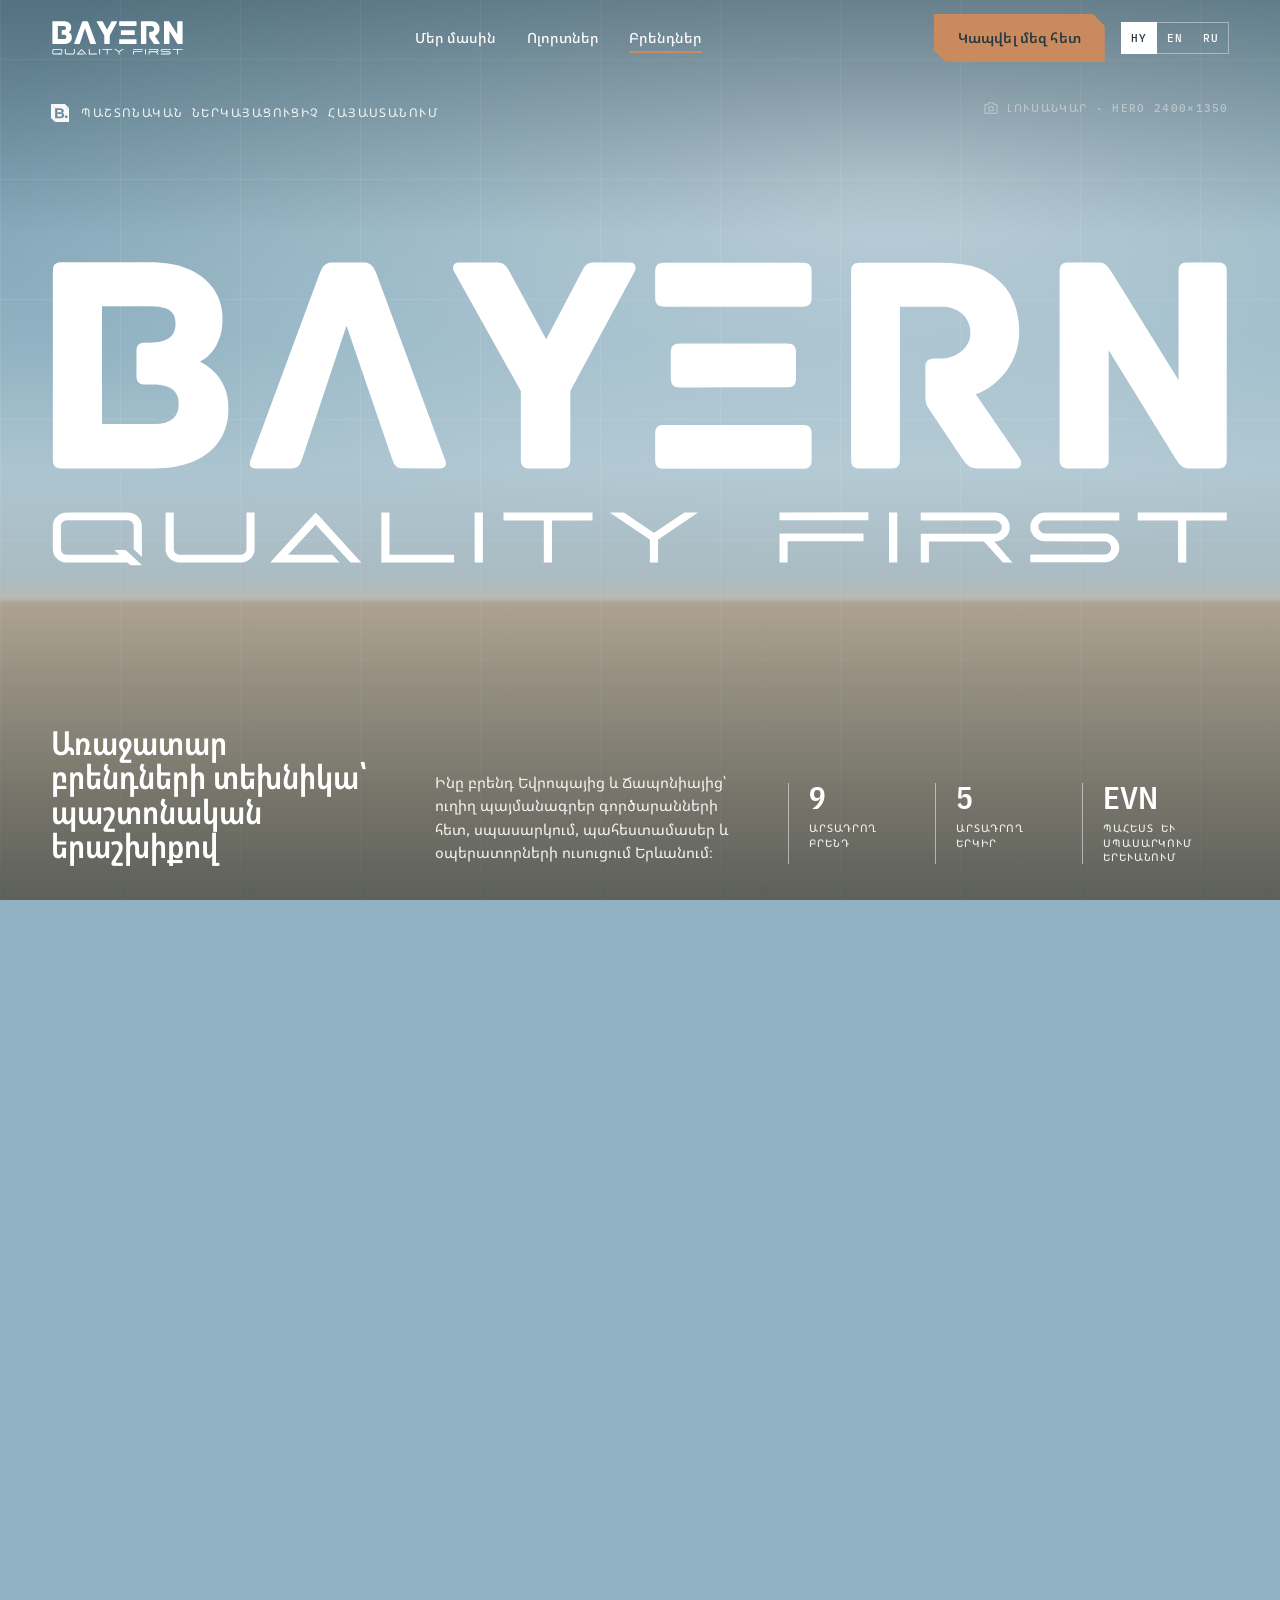
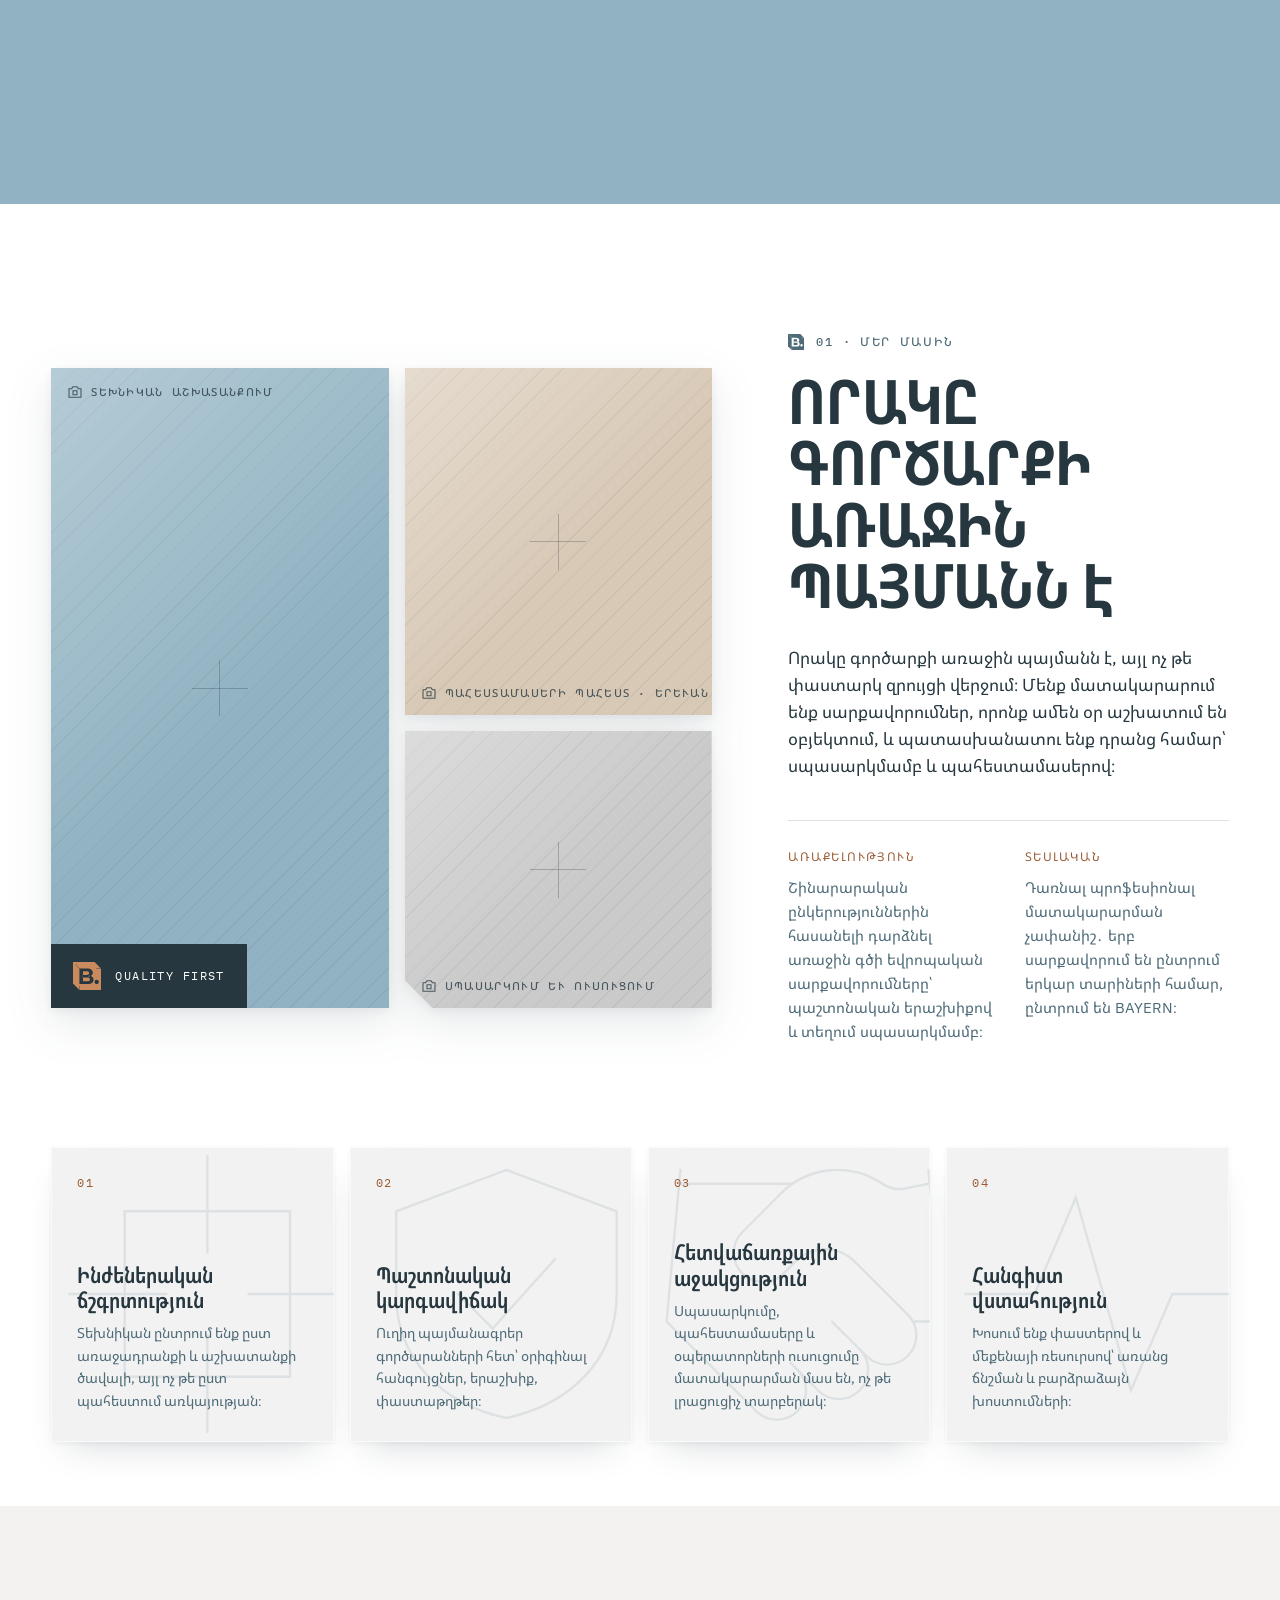
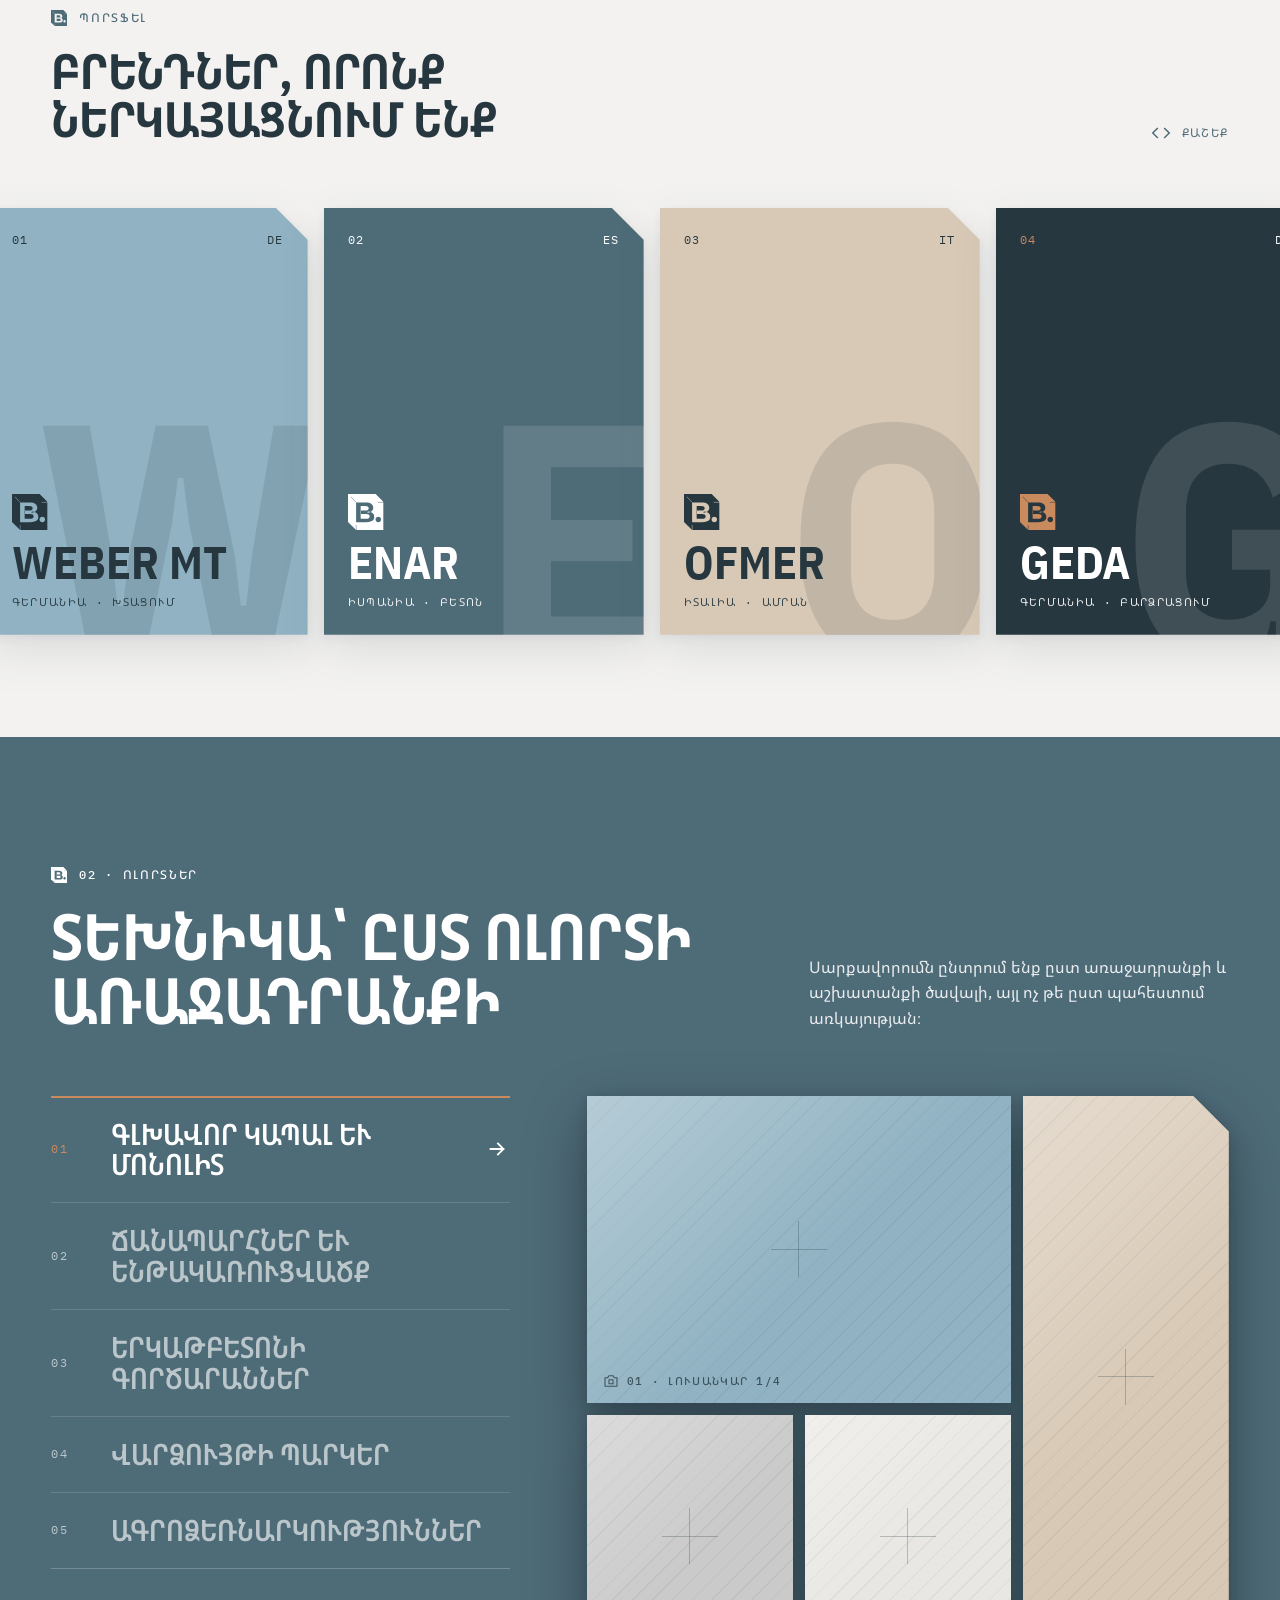
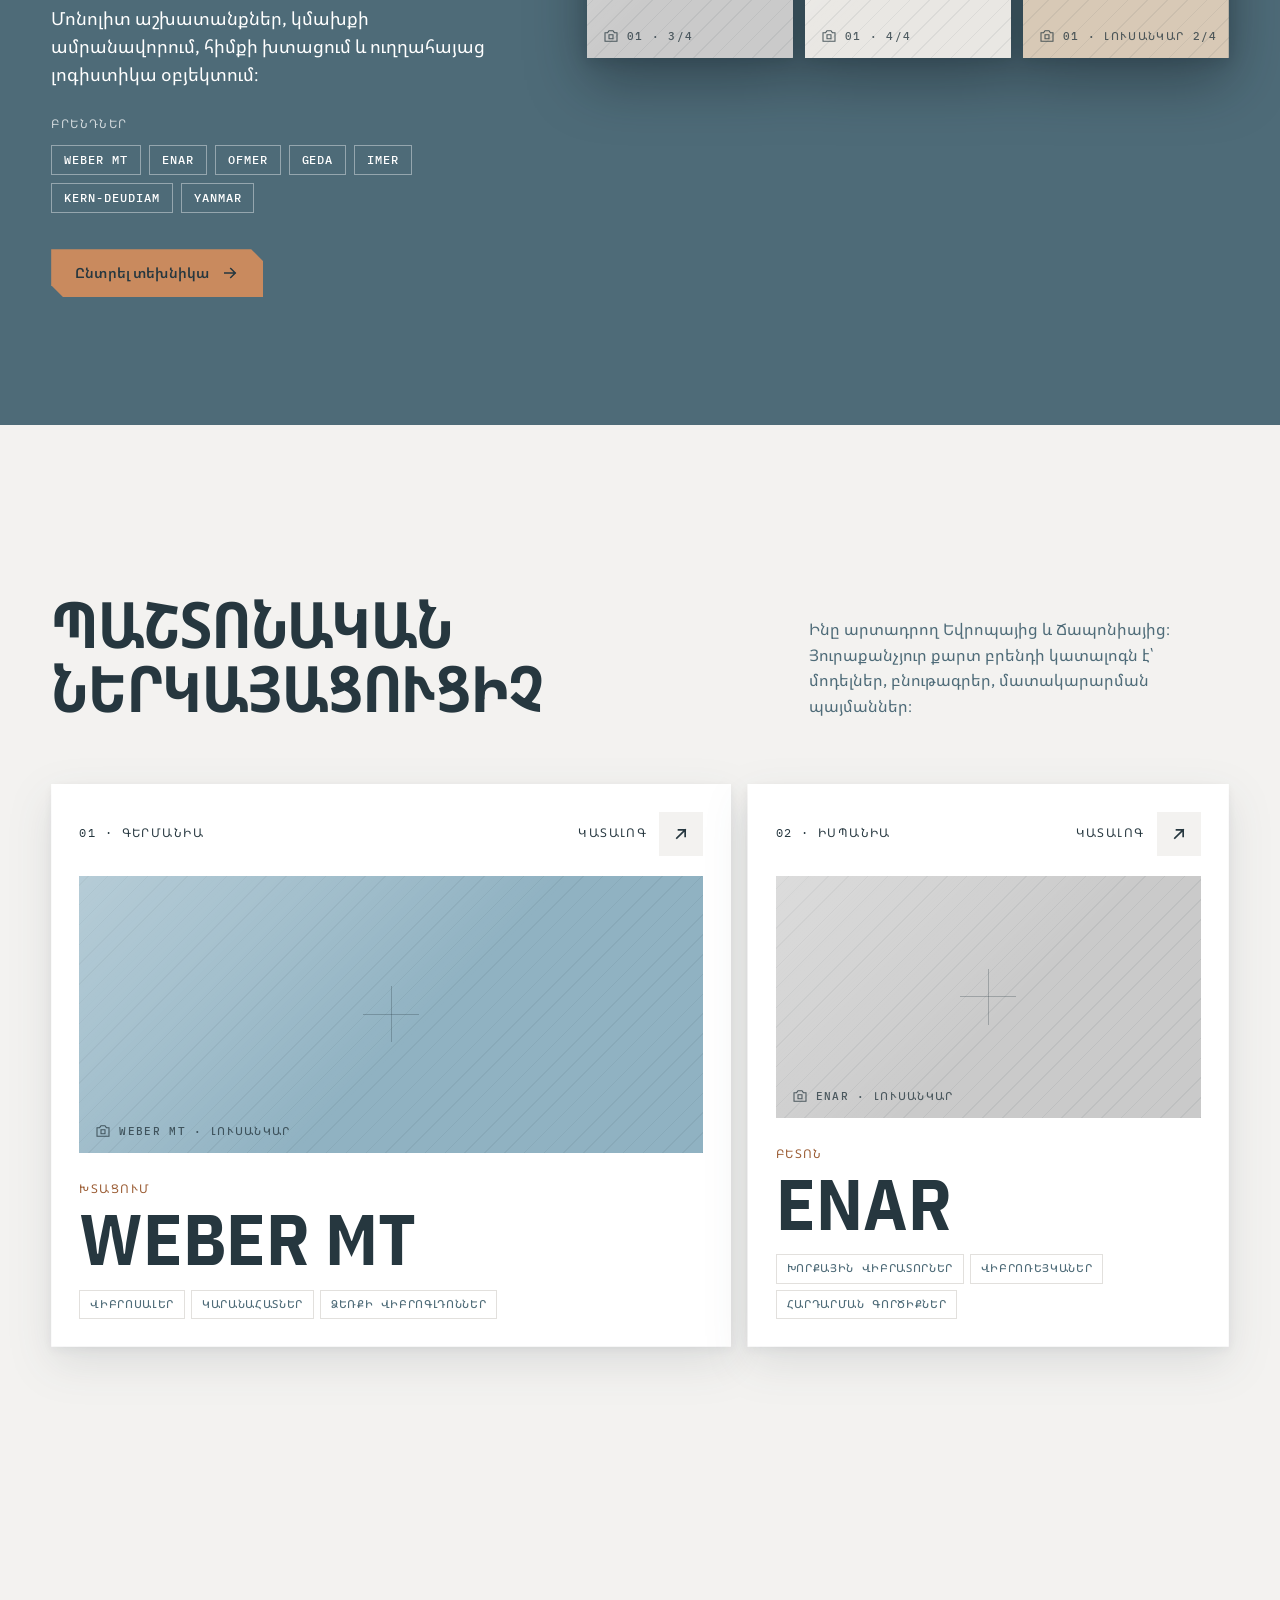
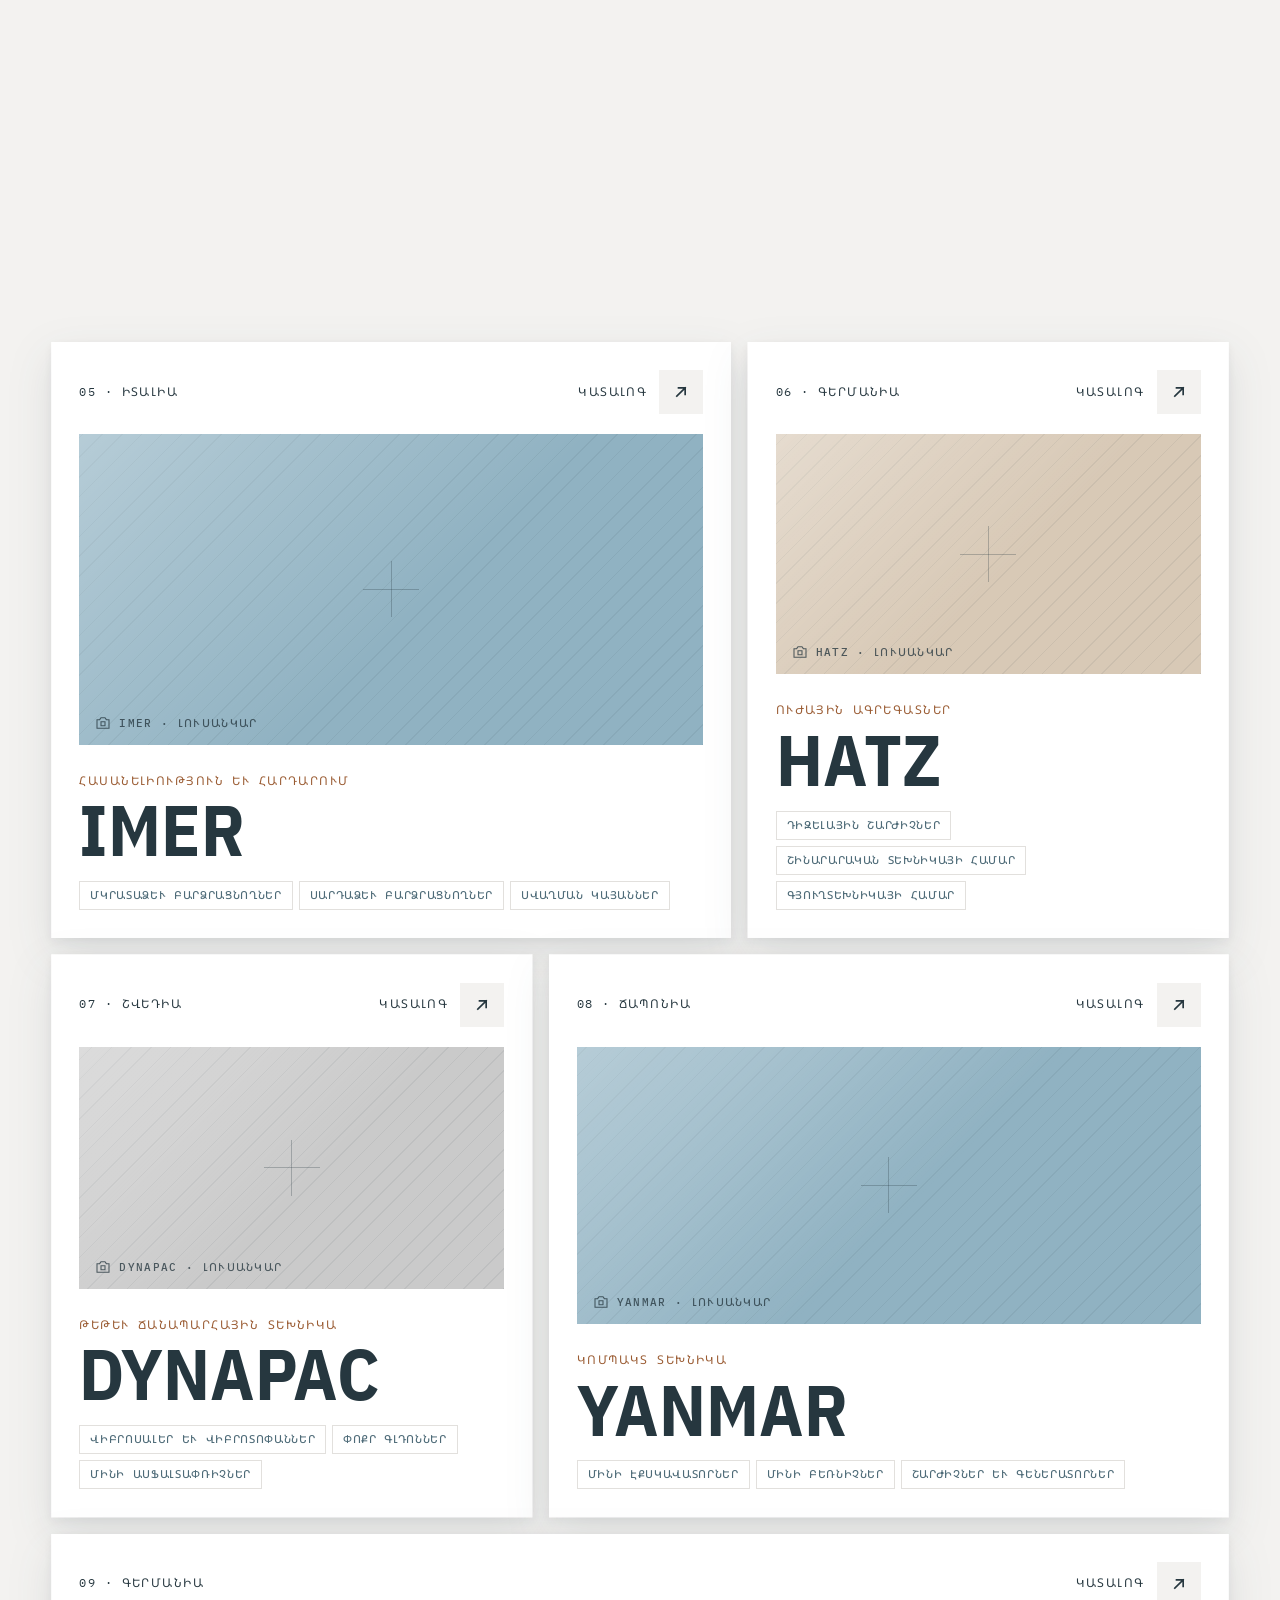
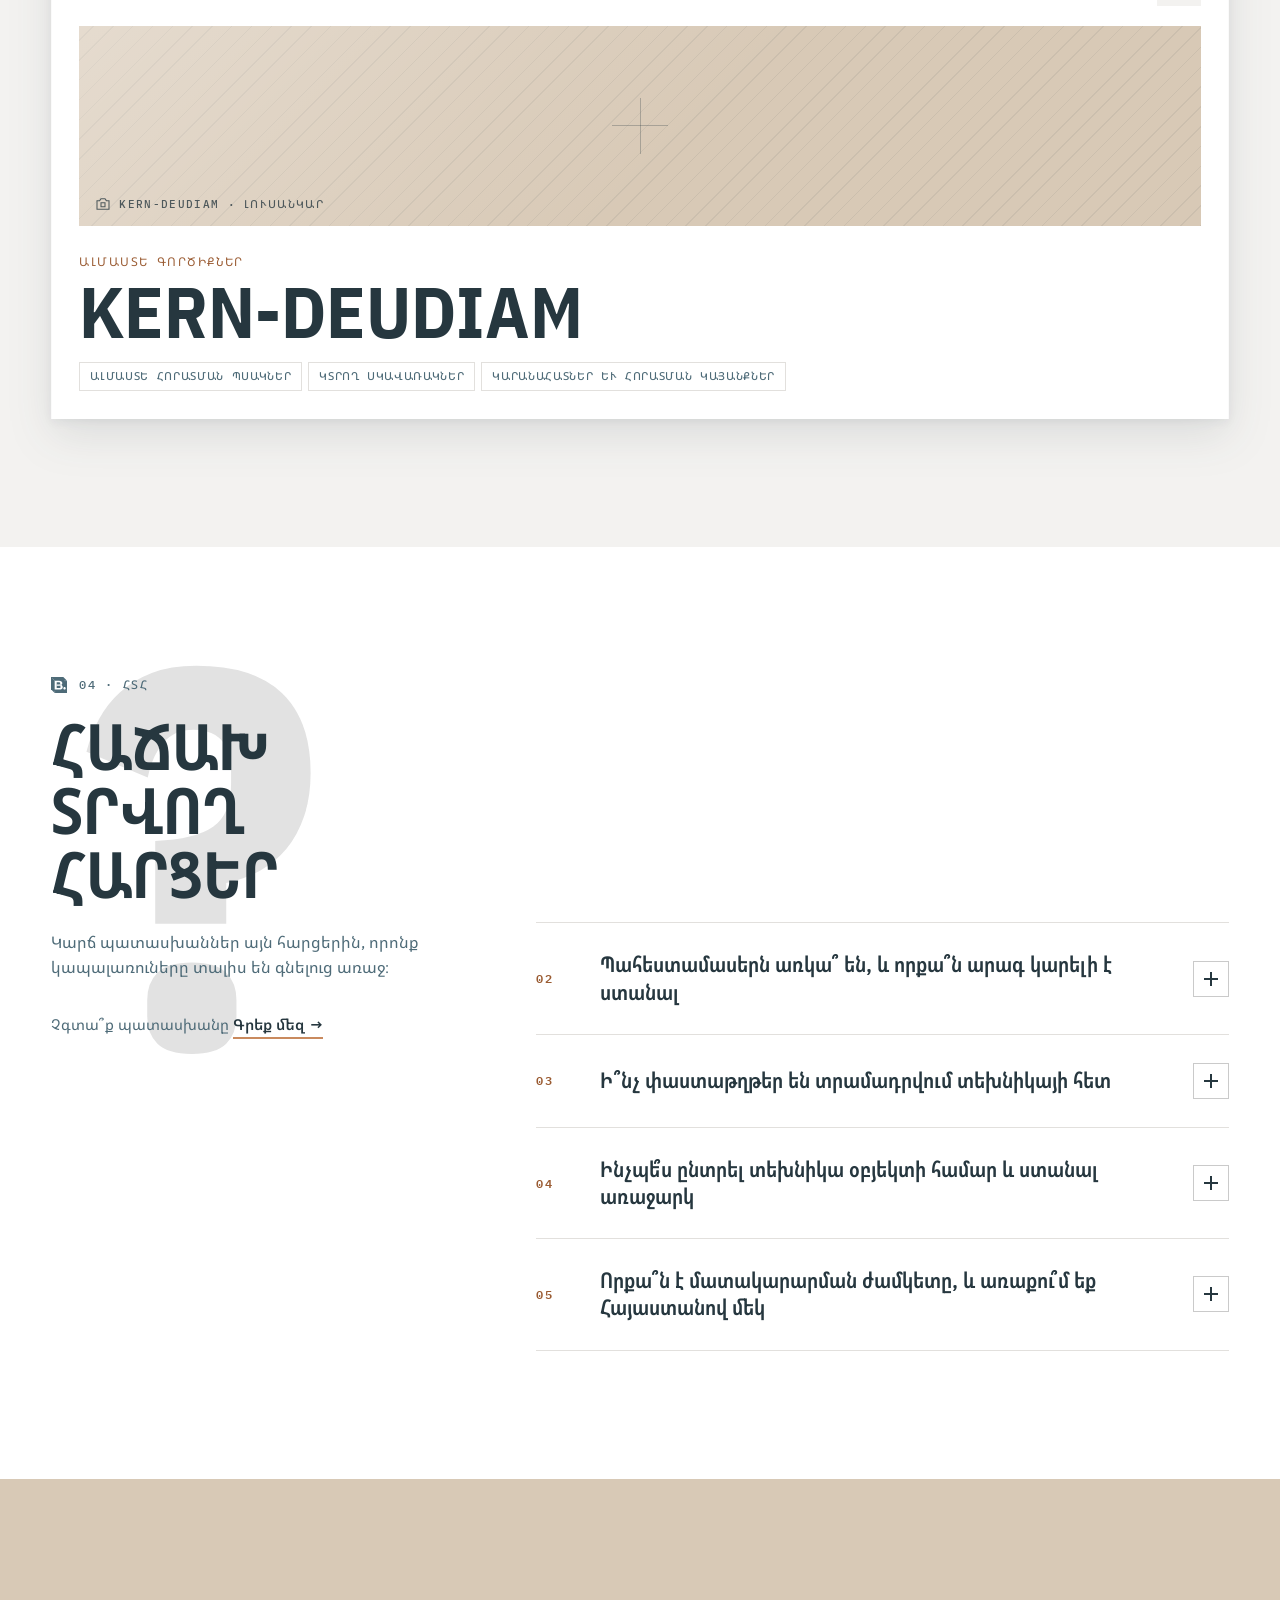
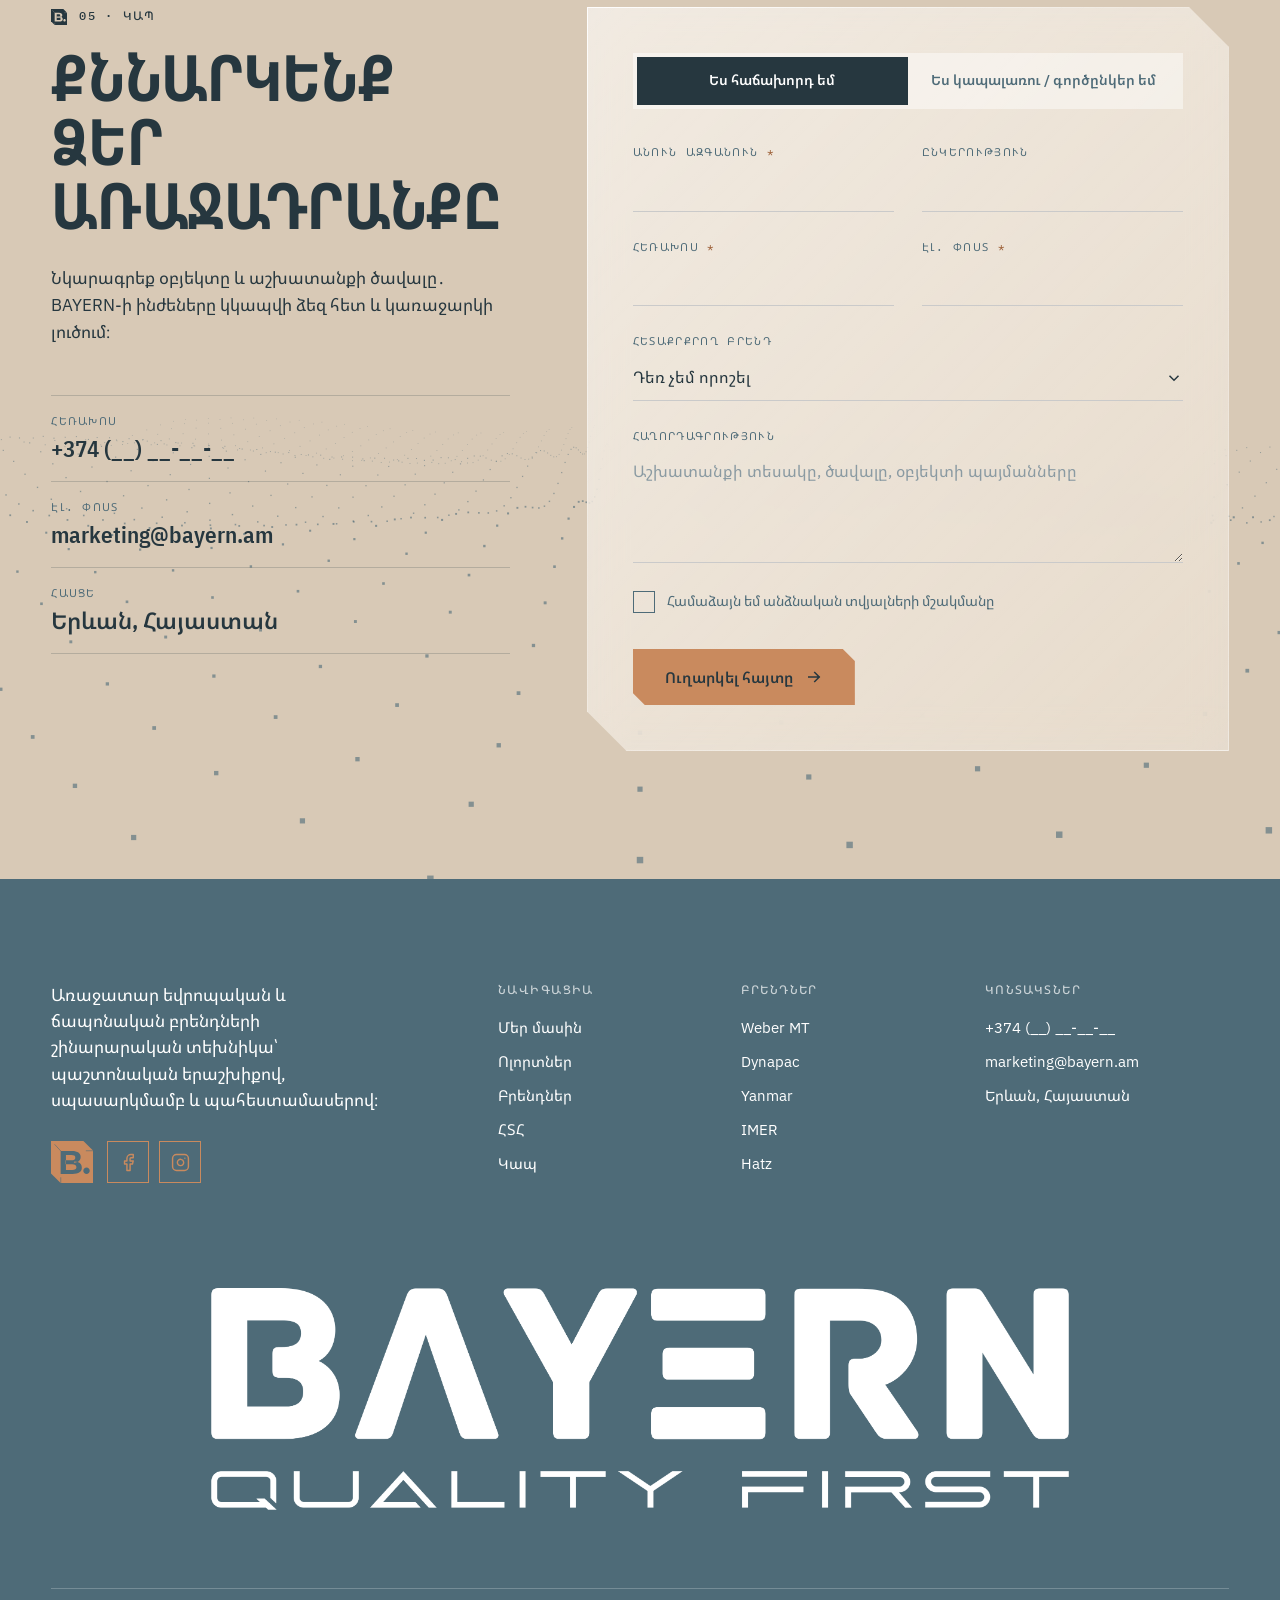
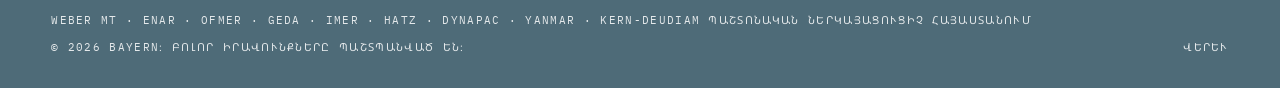
==== index.html @ 27d8eb28 "BAYERN landing: initial version Static HTML/CSS/JS landing for BAYERN (HY/EN/RU): - Hero with Glyph " ====
<!DOCTYPE html>
<html lang="hy">
<head>
  <meta charset="utf-8">
  <meta name="viewport" content="width=device-width, initial-scale=1">
  <title>BAYERN — Quality First</title>
  <meta name="description" content="BAYERN — official representative of Weber MT, ENAR, Ofmer, Geda, IMER and Hatz in Armenia. Equipment, service, spare parts and operator training.">
  <meta name="theme-color" content="#4E6B78">
  <link rel="icon" type="image/svg+xml" href="assets/img/favicon.svg">
  <script>document.documentElement.classList.add('js')</script>
  <link rel="preconnect" href="https://fonts.googleapis.com">
  <link rel="preconnect" href="https://fonts.gstatic.com" crossorigin>
  <link rel="stylesheet" href="https://fonts.googleapis.com/css2?family=IBM+Plex+Mono:wght@400;500&family=IBM+Plex+Sans+Condensed:wght@500;600;700&family=IBM+Plex+Sans:wght@400;500;600&family=Noto+Sans+Armenian:wdth,wght@62.5..100,400..700&display=swap">
  <link rel="stylesheet" href="assets/css/style.css">
</head>
<body data-page="home">

  <!-- ============ NAV ============ -->
  <header class="nav" id="nav">
    <div class="container nav__inner">
      <a class="nav__logo" href="#top" aria-label="BAYERN"></a>

      <nav class="nav__links" aria-label="Main">
        <a href="#about" data-i18n="nav.about">Մեր մասին</a>
        <a href="#industries" data-i18n="nav.industries">Ոլորտներ</a>
        <a href="#brands" data-i18n="nav.brands">Բրենդներ</a>
      </nav>

      <div class="nav__actions">
        <a class="btn btn--copper nav__cta" href="#contact"><span data-i18n="nav.cta">Հայցել առաջարկ</span></a>
        <div class="lang" role="group" aria-label="Language">
          <button type="button" class="lang__btn" data-lang="hy">HY</button>
          <button type="button" class="lang__btn" data-lang="en">EN</button>
          <button type="button" class="lang__btn" data-lang="ru">RU</button>
        </div>
        <button type="button" class="nav__burger" aria-expanded="false" aria-controls="mobileMenu" data-i18n-aria="nav.menu" aria-label="Menu">
          <span class="mark" aria-hidden="true"></span>
        </button>
      </div>
    </div>
  </header>

  <div class="mobile-menu" id="mobileMenu" hidden>
    <nav class="container mobile-menu__links" aria-label="Mobile">
      <a href="#about"><span class="mono">01</span><span data-i18n="nav.about">Մեր մասին</span></a>
      <a href="#industries"><span class="mono">02</span><span data-i18n="nav.industries">Ոլորտներ</span></a>
      <a href="#brands"><span class="mono">03</span><span data-i18n="nav.brands">Բրենդներ</span></a>
    </nav>
    <div class="container mobile-menu__foot">
      <div class="lang" role="group" aria-label="Language">
        <button type="button" class="lang__btn" data-lang="hy">HY</button>
        <button type="button" class="lang__btn" data-lang="en">EN</button>
        <button type="button" class="lang__btn" data-lang="ru">RU</button>
      </div>
      <a class="btn btn--copper" href="#contact"><span data-i18n="nav.cta">Հայցել առաջարկ</span></a>
    </div>
  </div>

  <main>

    <!-- ============ HERO ============ -->
    <!-- HERO — Glyph Portal: белый логотип на фото; при скролле камера входит в среднюю полосу E → About (assets/js/glyph-portal.js) -->
    <section class="gp hero-gp" id="top" data-gp aria-label="BAYERN — Quality First">
      <div data-gp-viewport aria-hidden="true"></div>

      <div data-gp-pin>
        <!-- Фото: assets/img/photos/hero/hero.jpg (подставится само, см. assets/img/photos/README.md) -->
        <div class="hero__photo" aria-hidden="true" data-photo="assets/img/photos/hero/hero.jpg">
          <span class="ph__label"><svg viewBox="0 0 24 24"><path d="M3 7h4l2-3h6l2 3h4v13H3z"/><path d="M9 10h6v6H9z"/></svg><span data-i18n="ph">Լուսանկար</span>&nbsp;· Hero 2400×1350</span>
        </div>
        <div class="hero__shade" aria-hidden="true"></div>

        <!-- Белое поле внутри контура логотипа = фон секции About -->
        <div data-gp-field aria-hidden="true" inert></div>

        <svg data-gp-art aria-hidden="true" focusable="false">
          <defs>
            <clipPath id="heroLogoClip" clipPathUnits="userSpaceOnUse">
              <path data-gp-glyph d="" />
            </clipPath>
          </defs>
          <g data-gp-marks style="visibility: hidden"><path /></g>
        </svg>

        <div data-gp-choices role="radiogroup" inert></div>
        <label data-gp-touch-picker hidden>
          <span data-gp-sr class="sr-only"></span>
          <select data-gp-select></select>
        </label>

        <!-- Без JS: обычный логотип -->
        <img data-gp-fallback src="assets/img/logo-white.png" width="2877" height="749" alt="">

        <div data-gp-front>
          <div class="container hero__inner">
            <p class="hero__eyebrow mono"><span class="mark mark--sm" aria-hidden="true"></span><span data-i18n="hero.eyebrow">Պաշտոնական ներկայացուցիչ Հայաստանում</span></p>
            <div class="hero__bottom">
              <h1 class="hero__title" data-i18n="hero.title">Եվրոպական տեխնիկա՝ պաշտոնական երաշխիքով</h1>
              <p class="hero__text" data-i18n="hero.text"></p>
              <ul class="hero__stats">
                <li><b>9</b><span data-i18n="hero.s1">եվրոպական բրենդ</span></li>
                <li><b>5</b><span data-i18n="hero.s2">արտադրող երկիր</span></li>
                <li><b>EVN</b><span data-i18n="hero.s3">պահեստ և սպասարկում Երևանում</span></li>
              </ul>
            </div>
          </div>
        </div>

        <div data-gp-caption>
          <span data-gp-hint aria-hidden="true"></span>
          <a data-gp-enter href="#about"><span data-i18n="gp.enter">Մտնել ներս</span><span aria-hidden="true">↘</span></a>
        </div>
      </div>

      <div data-gp-content>
        <!-- ============ ABOUT ============ -->
        <section class="about section" id="about">
          <div class="container about__grid">
            <div class="about__collage">
              <figure class="ph ph--steel about__p1 reveal" data-photo="assets/img/photos/about/about-1.jpg">
                <figcaption class="ph__label"><svg viewBox="0 0 24 24"><path d="M3 7h4l2-3h6l2 3h4v13H3z"/><path d="M9 10h6v6H9z"/></svg><span data-i18n="about.photo1"></span></figcaption>
              </figure>
              <figure class="ph ph--sand about__p2 reveal" style="--d:.12s" data-photo="assets/img/photos/about/about-2.jpg">
                <figcaption class="ph__label"><svg viewBox="0 0 24 24"><path d="M3 7h4l2-3h6l2 3h4v13H3z"/><path d="M9 10h6v6H9z"/></svg><span data-i18n="about.photo2"></span></figcaption>
              </figure>
              <figure class="ph ph--concrete about__p3 reveal" style="--d:.24s" data-photo="assets/img/photos/about/about-3.jpg">
                <figcaption class="ph__label"><svg viewBox="0 0 24 24"><path d="M3 7h4l2-3h6l2 3h4v13H3z"/><path d="M9 10h6v6H9z"/></svg><span data-i18n="about.photo3"></span></figcaption>
              </figure>
              <div class="about__badge reveal" style="--d:.36s">
                <span class="mark" aria-hidden="true"></span>
                <span class="mono">Quality first</span>
              </div>
            </div>

            <div class="about__text">
              <p class="label reveal" data-i18n="about.label"></p>
              <h2 class="h2 reveal" data-i18n="about.title"></h2>
              <p class="lead reveal" data-i18n="about.lead"></p>
              <dl class="about__mv reveal">
                <div>
                  <dt class="mono" data-i18n="about.missionLabel"></dt>
                  <dd data-i18n="about.mission"></dd>
                </div>
                <div>
                  <dt class="mono" data-i18n="about.visionLabel"></dt>
                  <dd data-i18n="about.vision"></dd>
                </div>
              </dl>
            </div>
          </div>

          <div class="container">
            <ul class="values">
              <li class="value reveal">
                <svg class="value__icon" viewBox="0 0 24 24" aria-hidden="true"><path d="M6 6h12v12H6z"/><path d="M12 2v7M12 15v7M2 12h7M15 12h7"/></svg>
                <span class="value__num mono">01</span>
                <h3 data-i18n="value.1.title"></h3>
                <p data-i18n="value.1.text"></p>
              </li>
              <li class="value reveal" style="--d:.08s">
                <svg class="value__icon" viewBox="0 0 24 24" aria-hidden="true"><path d="M12 3l8 3v6c0 4.8-3.4 8-8 9-4.6-1-8-4.2-8-9V6z"/><path d="M8.5 12l2.5 2.5 4.5-5"/></svg>
                <span class="value__num mono">02</span>
                <h3 data-i18n="value.2.title"></h3>
                <p data-i18n="value.2.text"></p>
              </li>
              <li class="value reveal" style="--d:.16s">
                <svg class="value__icon value__icon--round" viewBox="0 0 24 24" aria-hidden="true"><path d="m11 17 2 2a1 1 0 1 0 3-3"/><path d="m14 14 2.5 2.5a1 1 0 1 0 3-3l-3.88-3.88a3 3 0 0 0-4.24 0l-.88.88a1 1 0 1 1-3-3l2.81-2.81a5.79 5.79 0 0 1 7.06-.87l.47.28a2 2 0 0 0 1.42.25L21 4"/><path d="m21 3 1 11h-2"/><path d="M3 3 2 14l6.5 6.5a1 1 0 1 0 3-3"/><path d="M3 4h8"/></svg>
                <span class="value__num mono">03</span>
                <h3 data-i18n="value.3.title"></h3>
                <p data-i18n="value.3.text"></p>
              </li>
              <li class="value reveal" style="--d:.24s">
                <svg class="value__icon" viewBox="0 0 24 24" aria-hidden="true"><path d="M2 12h5l3-7 4 14 3-7h5"/></svg>
                <span class="value__num mono">04</span>
                <h3 data-i18n="value.4.title"></h3>
                <p data-i18n="value.4.text"></p>
              </li>
            </ul>
          </div>
        </section>
      </div>
    </section>

    <div class="stack">

      <!-- ============ BRAND CAROUSEL ============ -->
      <section class="strip" id="portfolio">
        <div class="container section-head section-head--row">
          <div>
            <p class="label" data-i18n="carousel.label">Պորտֆել</p>
            <h2 class="h2 h2--md" data-i18n="carousel.title">Բրենդներ, որոնք ներկայացնում ենք</h2>
          </div>
          <p class="drag-hint mono" aria-hidden="true">
            <svg viewBox="0 0 24 24"><path d="M8 7l-5 5 5 5M16 7l5 5-5 5"/></svg>
            <span data-i18n="carousel.hint">Քաշեք</span>
          </p>
        </div>

        <div class="carousel" data-carousel>
          <div class="carousel__track">
            <a class="bcard bcard--steel" href="catalog.html?brand=weber-mt" draggable="false">
              <div class="bcard__top mono"><span>01</span><span>DE</span></div>
              <span class="bcard__mark" aria-hidden="true">W</span>
              <div class="bcard__bottom">
                <span class="mark" aria-hidden="true"></span>
                <h3 class="bcard__name">Weber MT</h3>
                <p class="bcard__meta mono"><span data-i18n="country.de"></span> · <span data-i18n="cat.compaction"></span></p>
              </div>
            </a>
            <a class="bcard bcard--deep" href="catalog.html?brand=enar" draggable="false">
              <div class="bcard__top mono"><span>02</span><span>ES</span></div>
              <span class="bcard__mark" aria-hidden="true">E</span>
              <div class="bcard__bottom">
                <span class="mark" aria-hidden="true"></span>
                <h3 class="bcard__name">ENAR</h3>
                <p class="bcard__meta mono"><span data-i18n="country.es"></span> · <span data-i18n="cat.concrete"></span></p>
              </div>
            </a>
            <a class="bcard bcard--sand" href="catalog.html?brand=ofmer" draggable="false">
              <div class="bcard__top mono"><span>03</span><span>IT</span></div>
              <span class="bcard__mark" aria-hidden="true">O</span>
              <div class="bcard__bottom">
                <span class="mark" aria-hidden="true"></span>
                <h3 class="bcard__name">Ofmer</h3>
                <p class="bcard__meta mono"><span data-i18n="country.it"></span> · <span data-i18n="cat.rebar"></span></p>
              </div>
            </a>
            <a class="bcard bcard--ink" href="catalog.html?brand=geda" draggable="false">
              <div class="bcard__top mono"><span>04</span><span>DE</span></div>
              <span class="bcard__mark" aria-hidden="true">G</span>
              <div class="bcard__bottom">
                <span class="mark" aria-hidden="true"></span>
                <h3 class="bcard__name">Geda</h3>
                <p class="bcard__meta mono"><span data-i18n="country.de"></span> · <span data-i18n="cat.lifting"></span></p>
              </div>
            </a>
            <a class="bcard bcard--concrete" href="catalog.html?brand=imer" draggable="false">
              <div class="bcard__top mono"><span>05</span><span>IT</span></div>
              <span class="bcard__mark" aria-hidden="true">I</span>
              <div class="bcard__bottom">
                <span class="mark" aria-hidden="true"></span>
                <h3 class="bcard__name">IMER</h3>
                <p class="bcard__meta mono"><span data-i18n="country.it"></span> · <span data-i18n="cat.access"></span></p>
              </div>
            </a>
            <a class="bcard bcard--white" href="catalog.html?brand=hatz" draggable="false">
              <div class="bcard__top mono"><span>06</span><span>DE</span></div>
              <span class="bcard__mark" aria-hidden="true">H</span>
              <div class="bcard__bottom">
                <span class="mark" aria-hidden="true"></span>
                <h3 class="bcard__name">Hatz</h3>
                <p class="bcard__meta mono"><span data-i18n="country.de"></span> · <span data-i18n="cat.power"></span></p>
              </div>
            </a>
            <a class="bcard bcard--deep" href="catalog.html?brand=dynapac" draggable="false">
              <div class="bcard__top mono"><span>07</span><span>SE</span></div>
              <span class="bcard__mark" aria-hidden="true">D</span>
              <div class="bcard__bottom">
                <span class="mark" aria-hidden="true"></span>
                <h3 class="bcard__name">Dynapac</h3>
                <p class="bcard__meta mono"><span data-i18n="country.se"></span> · <span data-i18n="cat.light"></span></p>
              </div>
            </a>
            <a class="bcard bcard--sand" href="catalog.html?brand=yanmar" draggable="false">
              <div class="bcard__top mono"><span>08</span><span>JP</span></div>
              <span class="bcard__mark" aria-hidden="true">Y</span>
              <div class="bcard__bottom">
                <span class="mark" aria-hidden="true"></span>
                <h3 class="bcard__name">Yanmar</h3>
                <p class="bcard__meta mono"><span data-i18n="country.jp"></span> · <span data-i18n="cat.compact"></span></p>
              </div>
            </a>
            <a class="bcard bcard--ink" href="catalog.html?brand=kern-deudiam" draggable="false">
              <div class="bcard__top mono"><span>09</span><span>DE</span></div>
              <span class="bcard__mark" aria-hidden="true">K</span>
              <div class="bcard__bottom">
                <span class="mark" aria-hidden="true"></span>
                <h3 class="bcard__name">Kern-Deudiam</h3>
                <p class="bcard__meta mono"><span data-i18n="country.de"></span> · <span data-i18n="cat.diamond"></span></p>
              </div>
            </a>
          </div>
        </div>
      </section>

      <!-- ============ INDUSTRIES ============ -->
      <section class="industries section section--deep" id="industries">
        <div class="container section-head">
          <div>
            <p class="label reveal" data-i18n="ind.label"></p>
            <h2 class="h2 reveal" data-i18n="ind.title"></h2>
          </div>
          <p class="section-head__text reveal" data-i18n="ind.text"></p>
        </div>

        <div class="container ind__grid">
          <div class="ind__side">
            <div class="ind__list" role="tablist" aria-orientation="vertical">
              <button type="button" class="ind__item is-active" role="tab" aria-selected="true" aria-controls="indPanel" data-ind="1"><span class="mono">01</span><span class="ind__name" data-i18n="ind.1.name"></span><svg viewBox="0 0 24 24"><path d="M5 12h14M13 6l6 6-6 6"/></svg></button>
              <button type="button" class="ind__item" role="tab" aria-selected="false" aria-controls="indPanel" tabindex="-1" data-ind="2"><span class="mono">02</span><span class="ind__name" data-i18n="ind.2.name"></span><svg viewBox="0 0 24 24"><path d="M5 12h14M13 6l6 6-6 6"/></svg></button>
              <button type="button" class="ind__item" role="tab" aria-selected="false" aria-controls="indPanel" tabindex="-1" data-ind="3"><span class="mono">03</span><span class="ind__name" data-i18n="ind.3.name"></span><svg viewBox="0 0 24 24"><path d="M5 12h14M13 6l6 6-6 6"/></svg></button>
              <button type="button" class="ind__item" role="tab" aria-selected="false" aria-controls="indPanel" tabindex="-1" data-ind="4"><span class="mono">04</span><span class="ind__name" data-i18n="ind.4.name"></span><svg viewBox="0 0 24 24"><path d="M5 12h14M13 6l6 6-6 6"/></svg></button>
              <button type="button" class="ind__item" role="tab" aria-selected="false" aria-controls="indPanel" tabindex="-1" data-ind="5"><span class="mono">05</span><span class="ind__name" data-i18n="ind.5.name"></span><svg viewBox="0 0 24 24"><path d="M5 12h14M13 6l6 6-6 6"/></svg></button>
            </div>

            <div class="ind__detail" id="indPanel" role="tabpanel">
              <p class="ind__desc" data-i18n="ind.1.text"></p>
              <p class="ind__tags-label mono" data-i18n="ind.brands"></p>
              <ul class="tags" data-ind-tags></ul>
              <a class="btn btn--copper" href="#contact"><span data-i18n="ind.cta"></span><svg viewBox="0 0 24 24"><path d="M5 12h14M13 6l6 6-6 6"/></svg></a>
            </div>
          </div>

          <div class="ind__gallery" data-ind-gallery>
            <div class="ph ph--steel g1"><span class="ph__label"><svg viewBox="0 0 24 24"><path d="M3 7h4l2-3h6l2 3h4v13H3z"/><path d="M9 10h6v6H9z"/></svg><span data-ind-num>01</span>&nbsp;· <span data-i18n="ph"></span> 1/4</span></div>
            <div class="ph ph--sand g2"><span class="ph__label"><svg viewBox="0 0 24 24"><path d="M3 7h4l2-3h6l2 3h4v13H3z"/><path d="M9 10h6v6H9z"/></svg><span data-ind-num>01</span>&nbsp;· <span data-i18n="ph"></span> 2/4</span></div>
            <div class="ph ph--concrete g3"><span class="ph__label"><svg viewBox="0 0 24 24"><path d="M3 7h4l2-3h6l2 3h4v13H3z"/><path d="M9 10h6v6H9z"/></svg><span data-ind-num>01</span>&nbsp;· 3/4</span></div>
            <div class="ph ph--paper g4"><span class="ph__label"><svg viewBox="0 0 24 24"><path d="M3 7h4l2-3h6l2 3h4v13H3z"/><path d="M9 10h6v6H9z"/></svg><span data-ind-num>01</span>&nbsp;· 4/4</span></div>
          </div>
        </div>
      </section>

      <!-- ============ BRANDS / SERVICES ============ -->
      <section class="brands section" id="brands">
        <div class="container section-head">
          <div>
            <p class="label reveal" data-i18n="brands.label"></p>
            <h2 class="h2 reveal" data-i18n="brands.title"></h2>
          </div>
          <p class="section-head__text reveal" data-i18n="brands.text"></p>
        </div>

        <div class="container bento">
          <a class="pcard pcard--wide reveal" href="catalog.html?brand=weber-mt">
            <div class="pcard__top mono"><span>01 · <span data-i18n="country.de"></span></span><span class="pcard__go"><span data-i18n="brands.more"></span><span class="pcard__arrow"><svg viewBox="0 0 24 24"><path d="M7 17L17 7M9 7h8v8"/></svg></span></span></div>
            <div class="pcard__media"><div class="ph ph--steel"><span class="ph__label"><svg viewBox="0 0 24 24"><path d="M3 7h4l2-3h6l2 3h4v13H3z"/><path d="M9 10h6v6H9z"/></svg>Weber MT · <span data-i18n="ph"></span></span></div></div>
            <div class="pcard__body">
              <p class="pcard__cat mono" data-i18n="cat.compaction"></p>
              <h3 class="pcard__name">Weber MT</h3>
              <ul class="pcard__list"><li data-i18n="weber.p1"></li><li data-i18n="weber.p2"></li><li data-i18n="weber.p3"></li></ul>
            </div>
          </a>

          <a class="pcard reveal" href="catalog.html?brand=enar" style="--d:.1s">
            <div class="pcard__top mono"><span>02 · <span data-i18n="country.es"></span></span><span class="pcard__go"><span data-i18n="brands.more"></span><span class="pcard__arrow"><svg viewBox="0 0 24 24"><path d="M7 17L17 7M9 7h8v8"/></svg></span></span></div>
            <div class="pcard__media"><div class="ph ph--concrete"><span class="ph__label"><svg viewBox="0 0 24 24"><path d="M3 7h4l2-3h6l2 3h4v13H3z"/><path d="M9 10h6v6H9z"/></svg>ENAR · <span data-i18n="ph"></span></span></div></div>
            <div class="pcard__body">
              <p class="pcard__cat mono" data-i18n="cat.concrete"></p>
              <h3 class="pcard__name">ENAR</h3>
              <ul class="pcard__list"><li data-i18n="enar.p1"></li><li data-i18n="enar.p2"></li><li data-i18n="enar.p3"></li></ul>
            </div>
          </a>

          <a class="pcard reveal" href="catalog.html?brand=ofmer">
            <div class="pcard__top mono"><span>03 · <span data-i18n="country.it"></span></span><span class="pcard__go"><span data-i18n="brands.more"></span><span class="pcard__arrow"><svg viewBox="0 0 24 24"><path d="M7 17L17 7M9 7h8v8"/></svg></span></span></div>
            <div class="pcard__media"><div class="ph ph--sand"><span class="ph__label"><svg viewBox="0 0 24 24"><path d="M3 7h4l2-3h6l2 3h4v13H3z"/><path d="M9 10h6v6H9z"/></svg>Ofmer · <span data-i18n="ph"></span></span></div></div>
            <div class="pcard__body">
              <p class="pcard__cat mono" data-i18n="cat.rebar"></p>
              <h3 class="pcard__name">Ofmer</h3>
              <ul class="pcard__list"><li data-i18n="ofmer.p1"></li><li data-i18n="ofmer.p2"></li><li data-i18n="ofmer.p3"></li></ul>
            </div>
          </a>

          <a class="pcard pcard--wide reveal" href="catalog.html?brand=geda" style="--d:.1s">
            <div class="pcard__top mono"><span>04 · <span data-i18n="country.de"></span></span><span class="pcard__go"><span data-i18n="brands.more"></span><span class="pcard__arrow"><svg viewBox="0 0 24 24"><path d="M7 17L17 7M9 7h8v8"/></svg></span></span></div>
            <div class="pcard__media"><div class="ph ph--deep"><span class="ph__label"><svg viewBox="0 0 24 24"><path d="M3 7h4l2-3h6l2 3h4v13H3z"/><path d="M9 10h6v6H9z"/></svg>Geda · <span data-i18n="ph"></span></span></div></div>
            <div class="pcard__body">
              <p class="pcard__cat mono" data-i18n="cat.lifting"></p>
              <h3 class="pcard__name">Geda</h3>
              <ul class="pcard__list"><li data-i18n="geda.p1"></li><li data-i18n="geda.p2"></li><li data-i18n="geda.p3"></li></ul>
            </div>
          </a>

          <a class="pcard pcard--wide reveal" href="catalog.html?brand=imer">
            <div class="pcard__top mono"><span>05 · <span data-i18n="country.it"></span></span><span class="pcard__go"><span data-i18n="brands.more"></span><span class="pcard__arrow"><svg viewBox="0 0 24 24"><path d="M7 17L17 7M9 7h8v8"/></svg></span></span></div>
            <div class="pcard__media"><div class="ph ph--steel"><span class="ph__label"><svg viewBox="0 0 24 24"><path d="M3 7h4l2-3h6l2 3h4v13H3z"/><path d="M9 10h6v6H9z"/></svg>IMER · <span data-i18n="ph"></span></span></div></div>
            <div class="pcard__body">
              <p class="pcard__cat mono" data-i18n="cat.access"></p>
              <h3 class="pcard__name">IMER</h3>
              <ul class="pcard__list"><li data-i18n="imer.p1"></li><li data-i18n="imer.p2"></li><li data-i18n="imer.p3"></li></ul>
            </div>
          </a>

          <a class="pcard reveal" href="catalog.html?brand=hatz" style="--d:.1s">
            <div class="pcard__top mono"><span>06 · <span data-i18n="country.de"></span></span><span class="pcard__go"><span data-i18n="brands.more"></span><span class="pcard__arrow"><svg viewBox="0 0 24 24"><path d="M7 17L17 7M9 7h8v8"/></svg></span></span></div>
            <div class="pcard__media"><div class="ph ph--sand"><span class="ph__label"><svg viewBox="0 0 24 24"><path d="M3 7h4l2-3h6l2 3h4v13H3z"/><path d="M9 10h6v6H9z"/></svg>Hatz · <span data-i18n="ph"></span></span></div></div>
            <div class="pcard__body">
              <p class="pcard__cat mono" data-i18n="cat.power"></p>
              <h3 class="pcard__name">Hatz</h3>
              <ul class="pcard__list"><li data-i18n="hatz.p1"></li><li data-i18n="hatz.p2"></li><li data-i18n="hatz.p3"></li></ul>
            </div>
          </a>

          <a class="pcard reveal" href="catalog.html?brand=dynapac">
            <div class="pcard__top mono"><span>07 · <span data-i18n="country.se"></span></span><span class="pcard__go"><span data-i18n="brands.more"></span><span class="pcard__arrow"><svg viewBox="0 0 24 24"><path d="M7 17L17 7M9 7h8v8"/></svg></span></span></div>
            <div class="pcard__media"><div class="ph ph--concrete"><span class="ph__label"><svg viewBox="0 0 24 24"><path d="M3 7h4l2-3h6l2 3h4v13H3z"/><path d="M9 10h6v6H9z"/></svg>Dynapac · <span data-i18n="ph"></span></span></div></div>
            <div class="pcard__body">
              <p class="pcard__cat mono" data-i18n="cat.light"></p>
              <h3 class="pcard__name">Dynapac</h3>
              <ul class="pcard__list"><li data-i18n="dynapac.p1"></li><li data-i18n="dynapac.p2"></li><li data-i18n="dynapac.p3"></li></ul>
            </div>
          </a>

          <a class="pcard pcard--wide reveal" href="catalog.html?brand=yanmar" style="--d:.1s">
            <div class="pcard__top mono"><span>08 · <span data-i18n="country.jp"></span></span><span class="pcard__go"><span data-i18n="brands.more"></span><span class="pcard__arrow"><svg viewBox="0 0 24 24"><path d="M7 17L17 7M9 7h8v8"/></svg></span></span></div>
            <div class="pcard__media"><div class="ph ph--steel"><span class="ph__label"><svg viewBox="0 0 24 24"><path d="M3 7h4l2-3h6l2 3h4v13H3z"/><path d="M9 10h6v6H9z"/></svg>Yanmar · <span data-i18n="ph"></span></span></div></div>
            <div class="pcard__body">
              <p class="pcard__cat mono" data-i18n="cat.compact"></p>
              <h3 class="pcard__name">Yanmar</h3>
              <ul class="pcard__list"><li data-i18n="yanmar.p1"></li><li data-i18n="yanmar.p2"></li><li data-i18n="yanmar.p3"></li></ul>
            </div>
          </a>

          <a class="pcard pcard--full reveal" href="catalog.html?brand=kern-deudiam">
            <div class="pcard__top mono"><span>09 · <span data-i18n="country.de"></span></span><span class="pcard__go"><span data-i18n="brands.more"></span><span class="pcard__arrow"><svg viewBox="0 0 24 24"><path d="M7 17L17 7M9 7h8v8"/></svg></span></span></div>
            <div class="pcard__media"><div class="ph ph--sand"><span class="ph__label"><svg viewBox="0 0 24 24"><path d="M3 7h4l2-3h6l2 3h4v13H3z"/><path d="M9 10h6v6H9z"/></svg>Kern-Deudiam · <span data-i18n="ph"></span></span></div></div>
            <div class="pcard__body">
              <p class="pcard__cat mono" data-i18n="cat.diamond"></p>
              <h3 class="pcard__name">Kern-Deudiam</h3>
              <ul class="pcard__list"><li data-i18n="kern.p1"></li><li data-i18n="kern.p2"></li><li data-i18n="kern.p3"></li></ul>
            </div>
          </a>
        </div>
      </section>

      <!-- ============ FAQ ============ -->
      <section class="faq section" id="faq">
        <div class="container faq__grid">
          <div class="faq__head">
            <span class="faq__qmark" aria-hidden="true">?</span>
            <p class="label reveal" data-i18n="faq.label"></p>
            <h2 class="h2 reveal" data-i18n="faq.title"></h2>
            <p class="section-head__text reveal" data-i18n="faq.text"></p>
            <p class="faq__more reveal"><span data-i18n="faq.more"></span> <a class="link" href="#contact"><span data-i18n="faq.moreLink"></span> →</a></p>
          </div>

          <div class="faq__list">
            <div class="faq__item is-open reveal">
              <h3><button type="button" class="faq__q" id="faqQ1" aria-expanded="true" aria-controls="faqA1"><span class="mono">01</span><span data-i18n="faq.1.q"></span><span class="faq__icon" aria-hidden="true"></span></button></h3>
              <div class="faq__a" id="faqA1" role="region" aria-labelledby="faqQ1"><div><p data-i18n="faq.1.a"></p></div></div>
            </div>
            <div class="faq__item reveal">
              <h3><button type="button" class="faq__q" id="faqQ2" aria-expanded="false" aria-controls="faqA2"><span class="mono">02</span><span data-i18n="faq.2.q"></span><span class="faq__icon" aria-hidden="true"></span></button></h3>
              <div class="faq__a" id="faqA2" role="region" aria-labelledby="faqQ2"><div><p data-i18n="faq.2.a"></p></div></div>
            </div>
            <div class="faq__item reveal">
              <h3><button type="button" class="faq__q" id="faqQ3" aria-expanded="false" aria-controls="faqA3"><span class="mono">03</span><span data-i18n="faq.3.q"></span><span class="faq__icon" aria-hidden="true"></span></button></h3>
              <div class="faq__a" id="faqA3" role="region" aria-labelledby="faqQ3"><div><p data-i18n="faq.3.a"></p></div></div>
            </div>
            <div class="faq__item reveal">
              <h3><button type="button" class="faq__q" id="faqQ4" aria-expanded="false" aria-controls="faqA4"><span class="mono">04</span><span data-i18n="faq.4.q"></span><span class="faq__icon" aria-hidden="true"></span></button></h3>
              <div class="faq__a" id="faqA4" role="region" aria-labelledby="faqQ4"><div><p data-i18n="faq.4.a"></p></div></div>
            </div>
            <div class="faq__item reveal">
              <h3><button type="button" class="faq__q" id="faqQ5" aria-expanded="false" aria-controls="faqA5"><span class="mono">05</span><span data-i18n="faq.5.q"></span><span class="faq__icon" aria-hidden="true"></span></button></h3>
              <div class="faq__a" id="faqA5" role="region" aria-labelledby="faqQ5"><div><p data-i18n="faq.5.a"></p></div></div>
            </div>
          </div>
        </div>
      </section>

      <!-- ============ CONTACT ============ -->
      <section class="contact section section--sand" id="contact">
        <!-- Точечная поверхность (порт DottedSurface, без three.js) — assets/js/dotted-surface.js -->
        <div class="contact__dots" aria-hidden="true" data-dotted-surface></div>
        <div class="container contact__grid">
          <div class="contact__info">
            <p class="label reveal" data-i18n="contact.label"></p>
            <h2 class="h2 reveal" data-i18n="contact.title"></h2>
            <p class="lead reveal" data-i18n="contact.text"></p>
            <ul class="contact__list reveal">
              <li><span class="mono" data-i18n="contact.phoneLabel"></span><a href="tel:+374">+374 (__) __-__-__</a></li>
              <li><span class="mono" data-i18n="contact.emailLabel"></span><a href="mailto:marketing@bayern.am">marketing@bayern.am</a></li>
              <li><span class="mono" data-i18n="contact.addrLabel"></span><span data-i18n="contact.addr"></span></li>
            </ul>
          </div>

          <div class="contact__card reveal">
            <div class="tabs" role="tablist">
              <button type="button" role="tab" aria-selected="true" data-mode="client" data-i18n="contact.tabClient"></button>
              <button type="button" role="tab" aria-selected="false" data-mode="partner" data-i18n="contact.tabPartner"></button>
            </div>

            <form class="form" id="contactForm" novalidate>
              <input type="hidden" name="type" value="client">
              <div class="form__grid">
                <label class="field">
                  <span class="field__label mono" data-req data-i18n="contact.name"></span>
                  <input type="text" name="name" autocomplete="name" required>
                  <span class="field__error mono"></span>
                </label>
                <label class="field">
                  <span class="field__label mono" data-i18n="contact.company"></span>
                  <input type="text" name="company" autocomplete="organization">
                  <span class="field__error mono"></span>
                </label>
                <label class="field">
                  <span class="field__label mono" data-req data-i18n="contact.phone"></span>
                  <input type="tel" name="phone" autocomplete="tel" inputmode="tel" required>
                  <span class="field__error mono"></span>
                </label>
                <label class="field">
                  <span class="field__label mono" data-req data-i18n="contact.email"></span>
                  <input type="email" name="email" autocomplete="email" required>
                  <span class="field__error mono"></span>
                </label>

                <label class="field field--full" data-only="client">
                  <span class="field__label mono" data-i18n="contact.brand"></span>
                  <select name="brand">
                    <option value="" data-i18n="contact.brandAny"></option>
                    <option>Weber MT</option>
                    <option>ENAR</option>
                    <option>Ofmer</option>
                    <option>Geda</option>
                    <option>IMER</option>
                    <option>Hatz</option>
                    <option>Dynapac</option>
                    <option>Yanmar</option>
                    <option>Kern-Deudiam</option>
                  </select>
                </label>
                <label class="field field--full" data-only="partner" hidden>
                  <span class="field__label mono" data-i18n="contact.direction"></span>
                  <select name="direction">
                    <option value="subcontract" data-i18n="contact.dir1"></option>
                    <option value="rental" data-i18n="contact.dir2"></option>
                    <option value="dealer" data-i18n="contact.dir3"></option>
                    <option value="other" data-i18n="contact.dir4"></option>
                  </select>
                </label>

                <label class="field field--full">
                  <span class="field__label mono" data-i18n="contact.message"></span>
                  <textarea name="message" rows="4" data-i18n-ph="contact.msgClient"></textarea>
                </label>

                <label class="check field field--full">
                  <input type="checkbox" name="consent" required>
                  <span data-i18n="contact.consent"></span>
                  <span class="field__error mono"></span>
                </label>
              </div>

              <button class="btn btn--copper btn--lg" type="submit"><span data-i18n="contact.submit"></span><svg viewBox="0 0 24 24"><path d="M5 12h14M13 6l6 6-6 6"/></svg></button>
            </form>

            <div class="form__success" hidden>
              <span class="form__success-icon" aria-hidden="true"><svg viewBox="0 0 24 24"><path d="M5 12.5l4.5 4.5L19 7.5"/></svg></span>
              <h3 data-i18n="contact.successTitle"></h3>
              <p data-i18n="contact.successText"></p>
              <button type="button" class="link" data-form-again><span data-i18n="contact.again"></span> →</button>
            </div>
          </div>
        </div>
      </section>

      <!-- ============ FOOTER ============ -->
      <footer class="footer">
        <div class="container">
          <div class="footer__top">
            <div class="footer__col footer__col--lead">
              <p data-i18n="footer.tagline"></p>
              <div class="footer__brandline">
                <span class="mark" aria-hidden="true"></span>
                <div class="socials">
                  <!-- TODO: вставить реальные ссылки на страницы BAYERN -->
                  <a class="social" href="https://www.facebook.com/" target="_blank" rel="noopener" aria-label="Facebook">
                    <svg viewBox="0 0 24 24" aria-hidden="true"><path d="M18 2h-3a5 5 0 0 0-5 5v3H7v4h3v8h4v-8h3l1-4h-4V7a1 1 0 0 1 1-1h3z"/></svg>
                  </a>
                  <a class="social" href="https://www.instagram.com/" target="_blank" rel="noopener" aria-label="Instagram">
                    <svg viewBox="0 0 24 24" aria-hidden="true"><rect width="20" height="20" x="2" y="2" rx="5" ry="5"/><path d="M16 11.37A4 4 0 1 1 12.63 8 4 4 0 0 1 16 11.37z"/><path d="M17.5 6.5h.01"/></svg>
                  </a>
                </div>
              </div>
            </div>
            <div class="footer__col">
              <h4 class="mono" data-i18n="footer.nav"></h4>
              <a href="#about" data-i18n="nav.about"></a>
              <a href="#industries" data-i18n="nav.industries"></a>
              <a href="#brands" data-i18n="nav.brands"></a>
              <a href="#faq" data-i18n="nav.faq"></a>
              <a href="#contact" data-i18n="nav.contact"></a>
            </div>
            <div class="footer__col footer__col--brands">
              <h4 class="mono" data-i18n="footer.brands"></h4>
              <a href="catalog.html?brand=weber-mt">Weber MT</a>
              <a href="catalog.html?brand=dynapac">Dynapac</a>
              <a href="catalog.html?brand=yanmar">Yanmar</a>
              <a href="catalog.html?brand=imer">IMER</a>
              <a href="catalog.html?brand=hatz">Hatz</a>
            </div>
            <div class="footer__col footer__col--contacts">
              <h4 class="mono" data-i18n="footer.contacts"></h4>
              <a href="tel:+374">+374 (__) __-__-__</a>
              <a href="mailto:marketing@bayern.am">marketing@bayern.am</a>
              <span data-i18n="contact.addr"></span>
            </div>
            <img class="footer__logo" src="assets/img/logo-white.png" width="2877" height="749" alt="BAYERN — Quality First" loading="lazy">
          </div>

          <div class="footer__bottom mono">
            <span data-i18n="footer.endorse"></span>
            <span data-i18n="footer.rights"></span>
            <a href="#top" data-i18n="footer.top"></a>
          </div>
        </div>
      </footer>

    </div>
  </main>

  <script src="assets/js/i18n.js"></script>
  <script src="assets/js/logo-shape.js"></script>
  <script src="assets/js/glyph-portal.js"></script>
  <script src="assets/js/dotted-surface.js"></script>
  <script src="assets/js/main.js"></script>
</body>
</html>
---- assets/css/style.css ----
/* =========================================================
   BAYERN — Quality First
   Палитра и типографика по Brand Book 2026
   ========================================================= */

:root {
  --paper: #F3F2F0;
  --white: #FFFFFF;
  --line: #E2E0DD;
  --concrete: #CACACA;
  --sand: #D8C9B6;
  --steel: #90B2C2;
  --deep: #4E6B78;
  --ink: #26373F;          /* затемнённый Bayern Deep для крупных заголовков */
  --copper: #C98A5E;
  --copper-hover: #B97A4F;
  --copper-text: #9A5B32;  /* медь для мелкого текста на светлом (контраст AA) */

  --f-display: 'IBM Plex Sans Condensed', 'Noto Sans Armenian', 'Arial Narrow', sans-serif;
  --f-body: 'IBM Plex Sans', 'Noto Sans Armenian', system-ui, sans-serif;
  --f-mono: 'IBM Plex Mono', 'Noto Sans Armenian', ui-monospace, monospace;

  --maxw: 1440px;
  --pad: clamp(16px, 4vw, 56px);
  --nav-h: 76px;
  --ease: cubic-bezier(.2, .7, .1, 1);

  /* мягкие тени: светлые — на светлом фоне, тёмные — на тёмном */
  --shadow-light: drop-shadow(0 16px 22px rgba(38,55,63,.11)) drop-shadow(0 3px 5px rgba(38,55,63,.06));
  --shadow-dark: drop-shadow(0 22px 30px rgba(10,18,22,.34)) drop-shadow(0 4px 8px rgba(10,18,22,.18));
  --box-shadow-light: 0 18px 36px -18px rgba(38,55,63,.22), 0 2px 6px rgba(38,55,63,.05);
}

*, *::before, *::after { box-sizing: border-box; }
* { margin: 0; padding: 0; }

html {
  scroll-behavior: smooth;
  scroll-padding-top: calc(var(--nav-h) + 8px);
  -webkit-text-size-adjust: 100%;
}

body {
  background: var(--paper);
  color: var(--deep);
  font: 400 16px/1.6 var(--f-body);
  -webkit-font-smoothing: antialiased;
  overflow-x: hidden;
}

img, svg { display: block; max-width: 100%; }
a { color: inherit; text-decoration: none; }
button { font: inherit; color: inherit; background: none; border: 0; cursor: pointer; }
ul { list-style: none; }
[hidden] { display: none !important; }

svg { fill: none; stroke: currentColor; stroke-width: 2; stroke-linecap: square; stroke-linejoin: miter; }

:focus-visible { outline: 2px solid var(--copper); outline-offset: 3px; }

.container {
  width: 100%;
  max-width: var(--maxw);
  margin-inline: auto;
  padding-inline: var(--pad);
}

.mono {
  font-family: var(--f-mono);
  font-size: 12px;
  line-height: 1.4;
  letter-spacing: .12em;
  text-transform: uppercase;
}

/* ---------- Typography ---------- */

.label {
  display: inline-flex;
  align-items: center;
  gap: 12px;
  margin-bottom: 20px;
  font: 500 12px/1.4 var(--f-mono);
  letter-spacing: .14em;
  text-transform: uppercase;
}
.label::before {
  content: "";
  width: 16px;
  height: 16px;
  flex: none;
  background-color: currentColor;
  -webkit-mask: url("data:image/svg+xml,%3Csvg xmlns='http://www.w3.org/2000/svg' viewBox='120 30 140 140' width='140' height='140'%3E %3Cdefs%3E %3Cmask id='cut' maskUnits='userSpaceOnUse' x='120' y='30' width='140' height='140'%3E %3Crect x='120' y='30' width='140' height='140' fill='%23fff'/%3E %3Cpath fill='%23000' d='M238.41 139.88C235.477 139.88 232.947 138.89 230.82 136.91C228.767 134.857 227.74 132.253 227.74 129.1C227.74 125.947 228.767 123.417 230.82 121.51C232.947 119.53 235.477 118.54 238.41 118.54C241.417 118.54 243.947 119.53 246 121.51C248.053 123.417 249.08 125.947 249.08 129.1C249.08 132.253 248.053 134.857 246 136.91C243.947 138.89 241.417 139.88 238.41 139.88Z'/%3E %3Cpath fill='%23000' fill-rule='evenodd' d='M152.13 140V63H189.75C199.43 63 206.69 64.8333 211.53 68.5C216.443 72.1667 218.9 77.0067 218.9 83.02C218.9 87.0533 217.91 90.5733 215.93 93.58C213.95 96.5133 211.237 98.7867 207.79 100.4C204.343 102.013 200.383 102.82 195.91 102.82L198 98.31C202.84 98.31 207.13 99.1167 210.87 100.73C214.61 102.27 217.507 104.58 219.56 107.66C221.687 110.74 222.75 114.517 222.75 118.99C222.75 125.59 220.147 130.76 214.94 134.5C209.733 138.167 202.07 140 191.95 140H152.13ZM169.84 126.58H190.63C195.25 126.58 198.733 125.847 201.08 124.38C203.5 122.84 204.71 120.42 204.71 117.12C204.71 113.893 203.5 111.51 201.08 109.97C198.733 108.357 195.25 107.55 190.63 107.55H168.52V94.57H187.55C191.877 94.57 195.177 93.8367 197.45 92.37C199.797 90.83 200.97 88.52 200.97 85.44C200.97 82.4333 199.797 80.1967 197.45 78.73C195.177 77.19 191.877 76.42 187.55 76.42H169.84V126.58Z'/%3E %3Cg stroke='%23000' stroke-width='2'%3E %3Cline x1='152.634' y1='63.341' x2='131.893' y2='41.0936'/%3E %3Cline x1='152.5' y1='170' x2='152.5' y2='151'/%3E %3Cline x1='260' y1='62.5' x2='236' y2='62.5'/%3E %3C/g%3E %3C/mask%3E %3C/defs%3E %3Cpath d='M120 30H228L260 62V170H152L120 138V30Z' fill='%23000' mask='url(%23cut)'/%3E %3C/svg%3E ") center / contain no-repeat;
  mask: url("data:image/svg+xml,%3Csvg xmlns='http://www.w3.org/2000/svg' viewBox='120 30 140 140' width='140' height='140'%3E %3Cdefs%3E %3Cmask id='cut' maskUnits='userSpaceOnUse' x='120' y='30' width='140' height='140'%3E %3Crect x='120' y='30' width='140' height='140' fill='%23fff'/%3E %3Cpath fill='%23000' d='M238.41 139.88C235.477 139.88 232.947 138.89 230.82 136.91C228.767 134.857 227.74 132.253 227.74 129.1C227.74 125.947 228.767 123.417 230.82 121.51C232.947 119.53 235.477 118.54 238.41 118.54C241.417 118.54 243.947 119.53 246 121.51C248.053 123.417 249.08 125.947 249.08 129.1C249.08 132.253 248.053 134.857 246 136.91C243.947 138.89 241.417 139.88 238.41 139.88Z'/%3E %3Cpath fill='%23000' fill-rule='evenodd' d='M152.13 140V63H189.75C199.43 63 206.69 64.8333 211.53 68.5C216.443 72.1667 218.9 77.0067 218.9 83.02C218.9 87.0533 217.91 90.5733 215.93 93.58C213.95 96.5133 211.237 98.7867 207.79 100.4C204.343 102.013 200.383 102.82 195.91 102.82L198 98.31C202.84 98.31 207.13 99.1167 210.87 100.73C214.61 102.27 217.507 104.58 219.56 107.66C221.687 110.74 222.75 114.517 222.75 118.99C222.75 125.59 220.147 130.76 214.94 134.5C209.733 138.167 202.07 140 191.95 140H152.13ZM169.84 126.58H190.63C195.25 126.58 198.733 125.847 201.08 124.38C203.5 122.84 204.71 120.42 204.71 117.12C204.71 113.893 203.5 111.51 201.08 109.97C198.733 108.357 195.25 107.55 190.63 107.55H168.52V94.57H187.55C191.877 94.57 195.177 93.8367 197.45 92.37C199.797 90.83 200.97 88.52 200.97 85.44C200.97 82.4333 199.797 80.1967 197.45 78.73C195.177 77.19 191.877 76.42 187.55 76.42H169.84V126.58Z'/%3E %3Cg stroke='%23000' stroke-width='2'%3E %3Cline x1='152.634' y1='63.341' x2='131.893' y2='41.0936'/%3E %3Cline x1='152.5' y1='170' x2='152.5' y2='151'/%3E %3Cline x1='260' y1='62.5' x2='236' y2='62.5'/%3E %3C/g%3E %3C/mask%3E %3C/defs%3E %3Cpath d='M120 30H228L260 62V170H152L120 138V30Z' fill='%23000' mask='url(%23cut)'/%3E %3C/svg%3E ") center / contain no-repeat;
}

.h2 {
  font: 700 clamp(40px, 6vw, 96px)/.92 var(--f-display);
  text-transform: uppercase;
  letter-spacing: -.005em;
  color: var(--ink);
  text-wrap: balance;
}
.h2--md { font-size: clamp(34px, 4.4vw, 68px); }

.lead {
  margin-top: 28px;
  font-size: clamp(17px, 1.3vw, 19px);
  line-height: 1.6;
  color: var(--ink);
}

/* Армянский: Noto Sans Armenian в узком начертании */
:lang(hy) .h2,
:lang(hy) .bcard__name,
:lang(hy) .pcard__name,
:lang(hy) .ind__name,
:lang(hy) .faq__q,
:lang(hy) .value h3,
:lang(hy) .mobile-menu__links a { font-stretch: 75%; }
:lang(hy) .h2 { font-size: clamp(34px, 5vw, 80px); line-height: 1; }
:lang(hy) .h2--md { font-size: clamp(30px, 3.8vw, 58px); }

/* Знак BAYERN (усечённый куб из фавикона) — вместо «трёх полос» */
.mark {
  display: inline-block;
  flex: none;
  width: 32px;
  aspect-ratio: 1;
  background-color: currentColor;
  -webkit-mask: url("data:image/svg+xml,%3Csvg xmlns='http://www.w3.org/2000/svg' viewBox='120 30 140 140' width='140' height='140'%3E %3Cdefs%3E %3Cmask id='cut' maskUnits='userSpaceOnUse' x='120' y='30' width='140' height='140'%3E %3Crect x='120' y='30' width='140' height='140' fill='%23fff'/%3E %3Cpath fill='%23000' d='M238.41 139.88C235.477 139.88 232.947 138.89 230.82 136.91C228.767 134.857 227.74 132.253 227.74 129.1C227.74 125.947 228.767 123.417 230.82 121.51C232.947 119.53 235.477 118.54 238.41 118.54C241.417 118.54 243.947 119.53 246 121.51C248.053 123.417 249.08 125.947 249.08 129.1C249.08 132.253 248.053 134.857 246 136.91C243.947 138.89 241.417 139.88 238.41 139.88Z'/%3E %3Cpath fill='%23000' fill-rule='evenodd' d='M152.13 140V63H189.75C199.43 63 206.69 64.8333 211.53 68.5C216.443 72.1667 218.9 77.0067 218.9 83.02C218.9 87.0533 217.91 90.5733 215.93 93.58C213.95 96.5133 211.237 98.7867 207.79 100.4C204.343 102.013 200.383 102.82 195.91 102.82L198 98.31C202.84 98.31 207.13 99.1167 210.87 100.73C214.61 102.27 217.507 104.58 219.56 107.66C221.687 110.74 222.75 114.517 222.75 118.99C222.75 125.59 220.147 130.76 214.94 134.5C209.733 138.167 202.07 140 191.95 140H152.13ZM169.84 126.58H190.63C195.25 126.58 198.733 125.847 201.08 124.38C203.5 122.84 204.71 120.42 204.71 117.12C204.71 113.893 203.5 111.51 201.08 109.97C198.733 108.357 195.25 107.55 190.63 107.55H168.52V94.57H187.55C191.877 94.57 195.177 93.8367 197.45 92.37C199.797 90.83 200.97 88.52 200.97 85.44C200.97 82.4333 199.797 80.1967 197.45 78.73C195.177 77.19 191.877 76.42 187.55 76.42H169.84V126.58Z'/%3E %3Cg stroke='%23000' stroke-width='2'%3E %3Cline x1='152.634' y1='63.341' x2='131.893' y2='41.0936'/%3E %3Cline x1='152.5' y1='170' x2='152.5' y2='151'/%3E %3Cline x1='260' y1='62.5' x2='236' y2='62.5'/%3E %3C/g%3E %3C/mask%3E %3C/defs%3E %3Cpath d='M120 30H228L260 62V170H152L120 138V30Z' fill='%23000' mask='url(%23cut)'/%3E %3C/svg%3E ") center / contain no-repeat;
  mask: url("data:image/svg+xml,%3Csvg xmlns='http://www.w3.org/2000/svg' viewBox='120 30 140 140' width='140' height='140'%3E %3Cdefs%3E %3Cmask id='cut' maskUnits='userSpaceOnUse' x='120' y='30' width='140' height='140'%3E %3Crect x='120' y='30' width='140' height='140' fill='%23fff'/%3E %3Cpath fill='%23000' d='M238.41 139.88C235.477 139.88 232.947 138.89 230.82 136.91C228.767 134.857 227.74 132.253 227.74 129.1C227.74 125.947 228.767 123.417 230.82 121.51C232.947 119.53 235.477 118.54 238.41 118.54C241.417 118.54 243.947 119.53 246 121.51C248.053 123.417 249.08 125.947 249.08 129.1C249.08 132.253 248.053 134.857 246 136.91C243.947 138.89 241.417 139.88 238.41 139.88Z'/%3E %3Cpath fill='%23000' fill-rule='evenodd' d='M152.13 140V63H189.75C199.43 63 206.69 64.8333 211.53 68.5C216.443 72.1667 218.9 77.0067 218.9 83.02C218.9 87.0533 217.91 90.5733 215.93 93.58C213.95 96.5133 211.237 98.7867 207.79 100.4C204.343 102.013 200.383 102.82 195.91 102.82L198 98.31C202.84 98.31 207.13 99.1167 210.87 100.73C214.61 102.27 217.507 104.58 219.56 107.66C221.687 110.74 222.75 114.517 222.75 118.99C222.75 125.59 220.147 130.76 214.94 134.5C209.733 138.167 202.07 140 191.95 140H152.13ZM169.84 126.58H190.63C195.25 126.58 198.733 125.847 201.08 124.38C203.5 122.84 204.71 120.42 204.71 117.12C204.71 113.893 203.5 111.51 201.08 109.97C198.733 108.357 195.25 107.55 190.63 107.55H168.52V94.57H187.55C191.877 94.57 195.177 93.8367 197.45 92.37C199.797 90.83 200.97 88.52 200.97 85.44C200.97 82.4333 199.797 80.1967 197.45 78.73C195.177 77.19 191.877 76.42 187.55 76.42H169.84V126.58Z'/%3E %3Cg stroke='%23000' stroke-width='2'%3E %3Cline x1='152.634' y1='63.341' x2='131.893' y2='41.0936'/%3E %3Cline x1='152.5' y1='170' x2='152.5' y2='151'/%3E %3Cline x1='260' y1='62.5' x2='236' y2='62.5'/%3E %3C/g%3E %3C/mask%3E %3C/defs%3E %3Cpath d='M120 30H228L260 62V170H152L120 138V30Z' fill='%23000' mask='url(%23cut)'/%3E %3C/svg%3E ") center / contain no-repeat;
  transition: transform .6s var(--ease);
}
.mark--sm { width: 18px; }
.mark--lg { width: 44px; }

.link {
  display: inline-flex;
  gap: 6px;
  font-weight: 600;
  color: var(--ink);
  background: linear-gradient(var(--copper) 0 0) left bottom / 100% 2px no-repeat;
  padding-bottom: 2px;
  transition: background-size .4s var(--ease);
}
.link:hover { background-size: 40% 2px; }

/* ---------- Buttons ---------- */

.btn {
  --cut: 12px;
  display: inline-flex;
  align-items: center;
  justify-content: center;
  gap: 12px;
  height: 48px;
  padding: 0 24px;
  font: 600 14px/1 var(--f-body);
  letter-spacing: .01em;
  white-space: nowrap;
  clip-path: polygon(0 0, calc(100% - var(--cut)) 0, 100% var(--cut), 100% 100%, var(--cut) 100%, 0 calc(100% - var(--cut)));
  transition: background-color .3s, color .3s;
}
.btn svg { width: 18px; height: 18px; transition: transform .4s var(--ease); }
.btn:hover svg { transform: translateX(4px); }
.btn--copper { background: var(--copper); color: var(--ink); }
.btn--copper:hover { background: var(--copper-hover); }
.btn--lg { height: 56px; padding: 0 32px; font-size: 15px; }

/* ---------- Placeholders ---------- */

.ph {
  position: relative;
  overflow: hidden;
  background-color: var(--concrete);
  background-image:
    linear-gradient(135deg, rgba(255,255,255,.34), rgba(255,255,255,0) 55%),
    repeating-linear-gradient(-45deg, rgba(38,55,63,.07) 0 1px, transparent 1px 14px);
}
.ph::before {
  content: "";
  position: absolute;
  left: 50%; top: 50%;
  width: 56px; height: 56px;
  transform: translate(-50%, -50%);
  background:
    linear-gradient(rgba(38,55,63,.28) 0 0) center / 100% 1px no-repeat,
    linear-gradient(rgba(38,55,63,.28) 0 0) center / 1px 100% no-repeat;
}
.ph--steel { background-color: var(--steel); }
.ph--sand { background-color: var(--sand); }
.ph--paper { background-color: #E9E7E3; }
.ph--deep { background-color: #7C96A2; }

.ph__label {
  position: absolute;
  left: 16px;
  bottom: 14px;
  display: block;
  white-space: nowrap;
  font: 500 11px/1.2 var(--f-mono);
  letter-spacing: .12em;
  text-transform: uppercase;
  color: var(--ink);
  opacity: .78;
}
.ph__label svg { display: inline-block; width: 16px; height: 16px; margin-right: 8px; vertical-align: -4px; stroke-width: 1.6; }

/* Реальное фото вместо заглушки (класс ставит loadPhoto в main.js) */
.has-photo {
  background-size: cover !important;
  background-position: center !important;
  background-repeat: no-repeat !important;
}
.has-photo::before,
.has-photo > .ph__label { display: none; }

/* ---------- Reveal ---------- */

.js .reveal {
  opacity: 0;
  transform: translateY(28px);
  transition: opacity .9s var(--ease) var(--d, 0s), transform .9s var(--ease) var(--d, 0s);
}
.js .reveal.is-in { opacity: 1; transform: none; }

/* =========================================================
   NAV
   ========================================================= */

.nav {
  --nav-fg: #fff;
  --nav-bg: var(--ink);
  position: fixed;
  inset: 0 0 auto;
  z-index: 50;
  color: var(--nav-fg);
  transition: background-color .45s, color .45s, box-shadow .45s;
}
.nav.is-scrolled,
.nav.is-solid {
  --nav-fg: var(--ink);
  --nav-bg: var(--paper);
  background: rgba(243, 242, 240, .88);
  -webkit-backdrop-filter: blur(14px) saturate(1.2);
  backdrop-filter: blur(14px) saturate(1.2);
  box-shadow: 0 1px 0 var(--line);
}
.nav__inner {
  display: flex;
  align-items: center;
  justify-content: space-between;
  gap: 24px;
  height: var(--nav-h);
}
.nav__logo {
  display: block;
  width: 132px;
  aspect-ratio: 2877 / 749;
  flex: none;
  background-color: currentColor;
  -webkit-mask: url("data:image/svg+xml,%3Csvg xmlns='http://www.w3.org/2000/svg' viewBox='0 0 2877 749' width='2877' height='749'%3E%3Cpath fill='%23fff' fill-rule='evenodd' d='M19.7 4.0L22.0 3.6L27.0 3.5L244.0 3.5L253.0 3.7L268.0 4.7L285.0 6.7L302.0 9.9L313.0 12.6L320.0 14.7L336.0 20.7L343.0 23.9L350.0 27.6L362.0 34.8L369.0 39.8L374.0 43.9L380.6 50.0L386.0 55.5L392.4 63.0L399.4 73.0L402.4 78.0L407.4 88.0L410.2 95.0L412.3 101.0L415.3 112.0L417.3 123.0L418.4 136.0L418.3 152.0L417.4 162.0L416.4 169.0L414.3 179.0L412.3 186.0L410.2 192.0L405.4 203.0L402.3 209.0L399.2 214.0L393.4 222.0L388.0 228.0L384.0 232.0L379.0 236.4L374.0 240.2L371.0 242.2L364.2 246.0L363.4 247.0L369.0 249.6L376.0 253.7L382.0 257.7L392.0 265.7L397.6 271.0L403.3 277.0L410.4 286.0L414.4 292.0L418.4 299.0L422.4 307.0L425.2 314.0L428.4 324.0L430.3 332.0L432.3 345.0L433.0 361.0L432.3 378.0L431.2 386.0L429.4 396.0L427.3 404.0L425.1 411.0L423.3 416.0L419.4 425.0L416.3 431.0L412.1 438.0L404.2 449.0L398.1 456.0L394.0 460.2L386.0 467.3L381.0 471.3L369.0 479.4L362.0 483.4L350.0 489.2L337.0 494.3L321.0 499.2L308.0 502.2L296.0 504.3L280.0 506.3L265.0 507.3L251.0 507.5L24.0 507.5L20.0 507.2L16.0 506.3L12.0 504.5L10.0 503.1L8.0 501.0L5.7 497.0L4.7 494.0L4.0 485.0L4.0 26.0L4.8 17.0L5.7 14.0L6.6 12.0L8.0 10.1L10.0 7.9L13.0 6.0L16.0 4.8ZM680.5 5.0L683.0 4.6L688.0 4.4L762.0 4.4L768.0 4.6L773.0 5.7L776.0 6.8L781.0 9.8L785.3 14.0L789.3 20.0L793.3 28.0L962.3 486.0L963.4 489.0L964.3 493.0L964.2 498.0L963.3 501.0L962.0 502.8L959.0 505.5L957.0 506.4L954.0 507.2L949.0 507.5L856.0 507.3L850.0 506.2L847.0 505.1L844.0 503.3L839.7 499.0L836.7 494.0L832.7 484.0L723.2 164.0L722.2 161.0L721.0 159.9L613.4 483.0L610.4 491.0L607.4 497.0L604.0 501.4L602.0 503.2L600.0 504.4L595.0 506.4L589.0 507.4L498.0 507.5L496.0 507.3L492.0 506.2L489.0 504.4L487.0 502.0L485.6 499.0L485.4 495.0L485.7 491.0L487.7 485.0L656.7 29.0L660.7 20.0L664.8 14.0L666.6 12.0L669.0 10.0L673.0 7.5L677.0 5.8ZM990.7 5.0L993.0 4.5L996.0 4.4L1091.0 4.5L1094.0 4.7L1099.0 5.7L1104.0 7.7L1107.0 9.7L1112.3 15.0L1115.1 19.0L1118.1 24.0L1209.0 191.1L1210.0 190.4L1211.3 188.0L1293.3 32.0L1297.8 23.0L1300.7 18.0L1302.9 15.0L1305.0 12.5L1308.0 9.7L1311.0 7.7L1316.0 5.6L1320.0 4.8L1323.0 4.5L1413.0 4.4L1418.0 4.7L1421.0 5.8L1424.0 8.0L1426.2 11.0L1427.4 15.0L1427.5 19.0L1427.3 21.0L1426.5 24.0L1425.1 27.0L1268.5 318.0L1268.3 320.0L1268.2 488.0L1267.4 494.0L1266.4 497.0L1265.5 499.0L1264.2 501.0L1263.0 502.4L1262.0 503.3L1259.0 505.3L1256.0 506.4L1252.0 507.2L1246.0 507.5L1165.0 507.4L1159.0 506.3L1156.0 505.1L1153.0 503.0L1149.9 499.0L1148.6 496.0L1147.8 492.0L1147.4 486.0L1147.4 319.0L1144.3 313.0L983.8 26.0L982.6 23.0L981.9 18.0L982.0 16.0L982.8 12.0L983.8 10.0L986.0 7.5L989.0 5.6ZM2478.0 5.0L2480.0 4.6L2485.0 4.4L2558.0 4.4L2563.0 4.6L2568.0 5.6L2573.0 7.6L2576.0 9.6L2580.0 13.3L2582.4 16.0L2585.4 20.0L2593.2 32.0L2751.8 288.0L2754.0 291.0L2754.3 290.0L2754.3 27.0L2754.6 20.0L2755.6 16.0L2756.8 13.0L2758.9 10.0L2762.0 7.5L2766.0 5.6L2769.0 4.8L2772.0 4.5L2855.0 4.5L2857.0 4.8L2861.0 5.8L2863.0 6.7L2866.0 8.7L2868.2 11.0L2870.3 15.0L2871.3 18.0L2872.0 27.0L2872.0 485.0L2871.4 493.0L2870.3 497.0L2869.4 499.0L2868.0 501.0L2866.0 503.1L2863.0 505.1L2860.0 506.3L2856.0 507.2L2853.0 507.5L2777.0 507.5L2774.0 507.1L2770.0 506.3L2767.0 505.2L2762.0 502.3L2758.0 498.6L2755.6 496.0L2752.6 492.0L2744.8 480.0L2605.3 254.0L2587.4 225.0L2584.0 220.0L2583.6 221.0L2583.6 485.0L2583.4 491.0L2582.3 496.0L2580.4 500.0L2578.0 502.7L2576.0 504.4L2572.0 506.2L2566.0 507.4L2481.0 507.4L2476.0 506.4L2473.0 505.4L2470.0 503.4L2467.6 501.0L2465.8 498.0L2464.7 495.0L2463.8 490.0L2463.6 485.0L2463.6 26.0L2463.7 22.0L2464.6 17.0L2465.7 14.0L2466.7 12.0L2469.0 9.4L2471.0 7.6L2475.0 5.7ZM1488.7 6.0L1491.0 5.5L1498.0 5.1L1835.0 5.1L1844.0 5.8L1847.0 6.6L1849.0 7.5L1851.0 8.7L1853.4 11.0L1855.4 14.0L1856.3 16.0L1857.3 20.0L1857.8 28.0L1857.8 89.0L1857.2 98.0L1856.4 101.0L1854.3 105.0L1851.0 108.4L1848.0 110.1L1845.0 111.2L1836.0 112.2L1497.0 112.2L1489.0 111.3L1486.0 110.4L1482.0 108.2L1479.8 106.0L1479.0 104.8L1477.9 103.0L1476.7 100.0L1475.7 95.0L1475.5 90.0L1475.5 27.0L1475.8 21.0L1476.7 17.0L1477.5 15.0L1478.5 13.0L1480.0 11.0L1481.0 9.9L1484.0 7.7L1486.0 6.7ZM1966.9 6.0L1969.0 5.5L1976.0 5.1L2168.0 5.1L2198.0 5.8L2211.0 6.8L2233.0 9.7L2247.0 12.6L2255.0 14.7L2264.0 17.6L2277.0 22.8L2287.0 27.9L2298.0 34.8L2306.0 40.8L2312.0 45.9L2319.6 53.0L2325.4 59.0L2331.4 66.0L2339.2 77.0L2343.4 84.0L2350.3 98.0L2353.4 106.0L2356.2 114.0L2359.2 125.0L2361.4 135.0L2363.3 147.0L2364.3 156.0L2364.9 174.0L2364.3 189.0L2363.4 197.0L2361.4 208.0L2359.4 216.0L2357.3 223.0L2353.3 234.0L2350.2 241.0L2346.2 249.0L2340.4 259.0L2334.4 268.0L2328.3 276.0L2322.2 283.0L2311.0 294.3L2303.0 301.2L2295.0 307.3L2286.0 313.3L2279.0 317.3L2269.0 322.3L2264.0 324.4L2260.0 325.7L2259.5 326.0L2259.2 327.0L2366.5 483.0L2368.1 486.0L2369.2 489.0L2369.6 492.0L2369.6 495.0L2369.3 498.0L2368.5 500.0L2367.3 502.0L2365.0 504.4L2362.0 506.3L2358.0 507.4L2355.0 507.5L2262.0 507.5L2258.0 507.3L2253.0 506.4L2247.0 504.4L2243.0 502.3L2239.0 499.4L2234.5 495.0L2229.6 489.0L2226.7 485.0L2142.9 360.0L2139.9 355.0L2137.7 349.0L2136.8 345.0L2135.8 336.0L2135.6 330.0L2135.6 257.0L2136.7 251.0L2138.6 247.0L2141.0 244.0L2144.0 241.8L2147.0 240.5L2150.0 239.7L2157.0 239.2L2176.0 239.1L2185.0 238.2L2191.0 237.1L2198.0 235.2L2206.0 232.2L2212.0 229.3L2217.0 226.3L2225.0 220.3L2231.3 214.0L2235.3 209.0L2238.5 204.0L2242.3 196.0L2244.1 190.0L2245.3 184.0L2245.6 177.0L2245.4 170.0L2244.3 163.0L2242.1 155.0L2239.3 148.0L2235.3 141.0L2232.3 137.0L2228.0 132.3L2223.0 127.6L2219.0 124.6L2214.0 121.6L2206.0 117.7L2197.0 114.8L2192.0 113.6L2184.0 112.5L2174.0 112.2L2075.0 112.2L2074.0 112.2L2073.5 113.0L2073.5 485.0L2073.1 492.0L2072.2 496.0L2070.3 500.0L2068.0 502.6L2066.0 504.3L2062.0 506.2L2057.0 507.3L2051.0 507.5L1971.0 507.4L1966.0 506.4L1963.0 505.3L1960.0 503.3L1958.7 502.0L1956.7 499.0L1955.6 496.0L1954.6 492.0L1954.3 485.0L1954.3 27.0L1954.9 19.0L1955.6 16.0L1957.6 12.0L1959.4 10.0L1962.0 7.9L1965.0 6.5ZM124.1 112.0L125.0 111.4L242.0 111.4L254.0 111.7L263.0 112.6L274.0 114.7L278.0 115.8L285.0 118.7L290.0 121.8L292.6 124.0L296.4 128.0L298.4 131.0L301.2 137.0L303.2 145.0L303.7 154.0L303.3 162.0L302.1 168.0L300.1 174.0L297.4 179.0L295.3 182.0L292.5 185.0L290.0 187.3L286.0 190.2L280.0 193.4L275.0 195.4L268.0 197.4L263.0 198.4L256.0 199.4L240.0 200.2L227.0 200.3L223.0 200.6L219.0 201.7L217.0 202.6L214.0 204.6L211.8 207.0L210.6 209.0L209.7 211.0L208.7 215.0L208.3 222.0L208.3 280.0L208.5 286.0L208.7 288.0L209.9 292.0L210.8 294.0L213.0 296.9L216.0 299.4L218.0 300.5L220.0 301.3L225.0 302.3L257.0 302.7L268.0 303.8L273.0 304.7L281.0 306.7L289.0 309.9L294.0 312.7L297.0 314.9L302.3 320.0L306.3 326.0L309.2 333.0L310.3 337.0L311.2 343.0L311.5 349.0L311.3 355.0L310.3 362.0L309.1 367.0L307.4 372.0L304.2 378.0L301.2 382.0L299.4 384.0L297.0 386.3L293.0 389.3L288.0 392.1L283.0 394.3L277.0 396.2L272.0 397.3L266.0 398.3L259.0 398.7L252.0 398.9L125.0 398.9L124.1 398.0ZM1528.4 203.0L1531.0 202.6L1536.0 202.4L1797.0 202.4L1803.0 202.6L1808.0 203.7L1812.0 205.6L1814.0 207.2L1816.4 210.0L1818.3 214.0L1819.4 219.0L1819.6 225.0L1819.6 287.0L1819.4 293.0L1818.2 298.0L1816.3 302.0L1814.0 304.6L1812.0 306.3L1810.0 307.4L1807.0 308.4L1801.0 309.4L1536.0 309.5L1531.0 309.3L1526.0 308.3L1523.0 307.2L1521.0 306.0L1520.0 305.3L1517.8 303.0L1516.0 300.0L1514.8 297.0L1513.8 291.0L1513.7 224.0L1513.8 221.0L1514.8 215.0L1515.9 212.0L1517.6 209.0L1520.0 206.6L1523.0 204.6L1525.0 203.8ZM1489.4 402.0L1492.0 401.5L1498.0 401.3L1836.0 401.3L1843.0 401.7L1847.0 402.8L1849.0 403.7L1852.3 406.0L1853.3 407.0L1855.3 410.0L1856.2 412.0L1857.3 416.0L1857.8 424.0L1857.8 485.0L1857.2 494.0L1856.4 497.0L1854.4 501.0L1852.7 503.0L1850.0 505.3L1848.0 506.3L1845.0 507.4L1840.0 508.2L1836.0 508.4L1498.0 508.4L1493.0 508.1L1488.0 507.3L1485.0 506.2L1483.0 505.0L1479.6 502.0L1477.7 499.0L1476.6 496.0L1475.8 492.0L1475.5 486.0L1475.5 423.0L1475.7 418.0L1476.5 414.0L1477.6 411.0L1478.6 409.0L1481.0 406.2L1483.0 404.5L1487.0 402.6ZM1779.9 615.0L1996.0 614.7L1996.3 615.0L1996.5 616.0L1996.5 633.0L1996.0 633.9L1780.0 633.9L1779.2 633.0L1779.2 616.0ZM31.2 616.0L34.0 615.5L39.0 615.4L187.0 615.4L193.0 615.7L197.0 616.6L200.0 617.6L206.0 620.6L209.0 622.7L212.0 625.5L214.3 628.0L216.4 631.0L218.1 634.0L219.4 637.0L220.4 640.0L221.2 644.0L221.5 649.0L221.5 722.0L221.0 723.3L201.7 705.0L201.4 646.0L200.5 643.0L199.5 641.0L197.0 638.0L194.0 635.8L190.0 634.5L187.0 634.2L39.0 634.2L35.0 634.5L32.0 635.5L30.0 636.5L28.3 638.0L25.7 641.0L24.8 643.0L23.8 648.0L23.8 705.0L24.8 710.0L26.5 713.0L28.4 715.0L30.0 716.3L32.0 717.3L35.0 718.3L39.0 718.5L165.0 718.5L165.7 718.0L155.4 708.0L154.7 707.0L155.0 706.7L182.0 706.7L221.0 742.8L221.2 743.0L221.0 743.8L194.0 743.9L193.0 743.5L187.0 737.7L186.0 737.4L35.0 737.3L30.0 736.4L26.0 735.3L20.0 732.4L17.0 730.4L14.0 727.7L9.7 723.0L6.8 718.0L5.6 715.0L4.6 711.0L4.0 704.0L4.0 649.0L4.6 642.0L5.6 638.0L7.8 633.0L9.6 630.0L14.0 625.0L18.0 621.6L21.0 619.7L25.0 617.8L28.0 616.7ZM279.5 616.0L280.0 615.3L298.0 615.3L299.0 615.4L299.4 616.0L299.6 707.0L300.6 710.0L301.7 712.0L305.0 715.4L308.0 717.2L311.0 718.1L314.0 718.4L462.0 718.4L465.0 718.2L468.0 717.4L470.8 716.0L473.0 714.4L474.2 713.0L476.0 709.9L476.4 709.0L477.1 705.0L477.1 616.0L478.0 615.3L496.0 615.3L496.9 616.0L496.9 704.0L496.4 711.0L494.4 717.0L492.4 721.0L490.3 724.0L487.0 727.5L484.0 730.1L481.0 732.2L477.0 734.3L471.0 736.4L466.0 737.2L313.0 737.4L310.0 737.2L305.0 736.2L300.0 734.5L296.0 732.4L293.0 730.4L289.1 727.0L285.5 723.0L283.6 720.0L281.6 716.0L280.6 713.0L279.7 709.0L279.5 704.0ZM645.6 616.0L646.0 615.6L647.0 616.2L654.4 624.0L757.5 737.0L757.0 737.4L756.0 737.5L732.0 737.5L731.0 737.0L652.3 651.0L647.0 645.3L646.0 644.8L579.2 718.0L580.0 718.5L687.0 718.5L703.3 736.0L704.2 737.0L704.0 737.2L703.0 737.5L536.0 737.5L535.0 737.0ZM806.5 616.0L807.0 615.3L808.0 615.2L826.0 615.3L826.5 616.0L826.5 717.0L826.6 718.0L827.0 718.4L983.0 718.4L984.0 718.6L984.3 719.0L984.2 737.0L983.0 737.4L807.0 737.4L806.6 737.0L806.5 736.0ZM1034.5 616.0L1035.0 615.3L1036.0 615.2L1054.0 615.2L1054.6 616.0L1054.6 736.0L1054.5 737.0L1054.0 737.4L1036.0 737.4L1035.0 737.3L1034.7 737.0ZM1105.0 616.0L1106.0 615.2L1322.0 615.2L1322.5 616.0L1322.5 633.0L1322.4 634.0L1322.0 634.4L1321.0 634.4L1224.0 634.4L1223.5 635.0L1223.4 737.0L1223.0 737.4L1204.0 737.3L1203.7 737.0L1203.6 736.0L1203.6 635.0L1203.0 634.4L1106.0 634.4L1105.2 634.0L1105.0 633.0ZM1365.4 616.0L1366.0 615.3L1367.0 615.3L1398.0 615.3L1400.0 615.7L1472.0 664.4L1473.0 664.4L1546.0 615.5L1547.0 615.3L1578.0 615.3L1579.0 615.4L1579.4 616.0L1483.0 681.1L1482.6 682.0L1482.6 736.0L1482.4 737.0L1482.0 737.4L1464.0 737.4L1462.8 737.0L1462.6 682.0L1462.3 681.0ZM2046.9 616.0L2048.0 615.2L2066.0 615.2L2067.0 616.0L2067.0 736.0L2066.8 737.0L2066.0 737.4L2048.0 737.4L2047.1 737.0L2046.9 736.0ZM2124.4 616.0L2125.0 615.4L2305.0 615.4L2311.0 615.7L2315.0 616.6L2319.0 617.8L2323.0 619.6L2328.0 622.8L2331.5 626.0L2334.2 629.0L2336.4 632.0L2338.0 635.0L2340.2 640.0L2341.4 645.0L2341.9 651.0L2341.3 658.0L2339.4 664.0L2337.4 668.0L2334.0 672.5L2328.0 678.2L2325.0 680.3L2319.0 683.3L2312.0 685.2L2305.0 685.8L2304.7 686.0L2305.2 687.0L2306.8 689.0L2348.3 737.0L2347.0 737.5L2325.0 737.4L2281.4 689.0L2279.0 686.5L2278.0 686.1L2145.0 686.1L2144.4 687.0L2144.4 737.0L2144.0 737.4L2143.0 737.5L2125.0 737.5L2124.5 737.0L2124.5 668.0L2125.0 666.9L2307.0 666.9L2310.0 666.4L2313.0 665.1L2316.0 663.3L2318.0 661.4L2319.2 660.0L2321.5 656.0L2322.3 653.0L2322.5 651.0L2322.2 648.0L2321.3 645.0L2320.3 643.0L2318.0 640.0L2314.0 636.7L2312.0 635.8L2307.0 634.5L2125.0 634.5L2124.4 634.0ZM2421.2 616.0L2423.0 615.6L2429.0 615.3L2609.0 615.3L2609.5 616.0L2609.5 633.0L2609.4 634.0L2609.0 634.4L2425.0 634.6L2422.0 635.5L2419.1 637.0L2415.6 640.0L2414.7 641.0L2412.6 645.0L2411.8 650.0L2412.6 655.0L2414.6 659.0L2416.0 660.6L2419.0 663.4L2421.0 664.5L2423.0 665.4L2427.0 666.3L2573.0 666.4L2578.0 666.7L2583.0 667.8L2588.0 669.7L2590.0 670.8L2596.0 674.8L2601.3 680.0L2604.3 684.0L2606.4 688.0L2608.3 693.0L2609.1 697.0L2609.4 703.0L2609.3 705.0L2608.4 710.0L2607.4 713.0L2605.2 718.0L2603.4 721.0L2600.1 725.0L2598.0 727.1L2594.0 730.3L2589.0 733.2L2584.0 735.2L2580.0 736.3L2576.0 736.7L2572.0 736.9L2393.0 736.9L2391.9 736.0L2391.9 719.0L2393.0 717.9L2574.0 717.8L2577.0 717.4L2580.0 716.3L2582.0 715.2L2584.0 713.5L2586.4 711.0L2587.5 709.0L2588.5 707.0L2589.3 704.0L2589.3 700.0L2588.4 696.0L2587.4 694.0L2585.2 691.0L2584.0 689.8L2581.0 687.7L2579.0 686.7L2575.0 685.7L2428.0 685.6L2424.0 685.4L2419.0 684.4L2416.0 683.4L2412.0 681.5L2408.0 679.2L2403.0 675.2L2400.8 673.0L2397.7 669.0L2396.0 666.0L2393.7 661.0L2392.7 657.0L2392.2 650.0L2392.7 644.0L2393.7 640.0L2395.8 635.0L2399.8 629.0L2403.0 625.5L2406.0 623.0L2411.0 619.7L2415.0 617.8L2418.0 616.7ZM2654.5 616.0L2655.0 615.3L2656.0 615.2L2871.0 615.2L2872.1 616.0L2872.1 633.0L2871.9 634.0L2871.0 634.4L2774.0 634.4L2773.1 635.0L2773.0 736.6L2772.9 737.0L2772.0 737.4L2754.0 737.4L2753.4 737.0L2753.2 736.0L2753.2 635.0L2752.0 634.4L2655.0 634.4L2654.6 634.0L2654.5 633.0ZM1779.3 667.0L1780.0 666.6L1984.0 666.6L1984.5 667.0L1984.6 668.0L1984.6 685.0L1984.0 685.6L1800.0 685.6L1799.4 686.0L1799.3 687.0L1799.1 737.0L1798.0 737.4L1780.0 737.4L1779.5 737.0L1779.4 736.0Z'/%3E%3C/svg%3E ") center / contain no-repeat;
  mask: url("data:image/svg+xml,%3Csvg xmlns='http://www.w3.org/2000/svg' viewBox='0 0 2877 749' width='2877' height='749'%3E%3Cpath fill='%23fff' fill-rule='evenodd' d='M19.7 4.0L22.0 3.6L27.0 3.5L244.0 3.5L253.0 3.7L268.0 4.7L285.0 6.7L302.0 9.9L313.0 12.6L320.0 14.7L336.0 20.7L343.0 23.9L350.0 27.6L362.0 34.8L369.0 39.8L374.0 43.9L380.6 50.0L386.0 55.5L392.4 63.0L399.4 73.0L402.4 78.0L407.4 88.0L410.2 95.0L412.3 101.0L415.3 112.0L417.3 123.0L418.4 136.0L418.3 152.0L417.4 162.0L416.4 169.0L414.3 179.0L412.3 186.0L410.2 192.0L405.4 203.0L402.3 209.0L399.2 214.0L393.4 222.0L388.0 228.0L384.0 232.0L379.0 236.4L374.0 240.2L371.0 242.2L364.2 246.0L363.4 247.0L369.0 249.6L376.0 253.7L382.0 257.7L392.0 265.7L397.6 271.0L403.3 277.0L410.4 286.0L414.4 292.0L418.4 299.0L422.4 307.0L425.2 314.0L428.4 324.0L430.3 332.0L432.3 345.0L433.0 361.0L432.3 378.0L431.2 386.0L429.4 396.0L427.3 404.0L425.1 411.0L423.3 416.0L419.4 425.0L416.3 431.0L412.1 438.0L404.2 449.0L398.1 456.0L394.0 460.2L386.0 467.3L381.0 471.3L369.0 479.4L362.0 483.4L350.0 489.2L337.0 494.3L321.0 499.2L308.0 502.2L296.0 504.3L280.0 506.3L265.0 507.3L251.0 507.5L24.0 507.5L20.0 507.2L16.0 506.3L12.0 504.5L10.0 503.1L8.0 501.0L5.7 497.0L4.7 494.0L4.0 485.0L4.0 26.0L4.8 17.0L5.7 14.0L6.6 12.0L8.0 10.1L10.0 7.9L13.0 6.0L16.0 4.8ZM680.5 5.0L683.0 4.6L688.0 4.4L762.0 4.4L768.0 4.6L773.0 5.7L776.0 6.8L781.0 9.8L785.3 14.0L789.3 20.0L793.3 28.0L962.3 486.0L963.4 489.0L964.3 493.0L964.2 498.0L963.3 501.0L962.0 502.8L959.0 505.5L957.0 506.4L954.0 507.2L949.0 507.5L856.0 507.3L850.0 506.2L847.0 505.1L844.0 503.3L839.7 499.0L836.7 494.0L832.7 484.0L723.2 164.0L722.2 161.0L721.0 159.9L613.4 483.0L610.4 491.0L607.4 497.0L604.0 501.4L602.0 503.2L600.0 504.4L595.0 506.4L589.0 507.4L498.0 507.5L496.0 507.3L492.0 506.2L489.0 504.4L487.0 502.0L485.6 499.0L485.4 495.0L485.7 491.0L487.7 485.0L656.7 29.0L660.7 20.0L664.8 14.0L666.6 12.0L669.0 10.0L673.0 7.5L677.0 5.8ZM990.7 5.0L993.0 4.5L996.0 4.4L1091.0 4.5L1094.0 4.7L1099.0 5.7L1104.0 7.7L1107.0 9.7L1112.3 15.0L1115.1 19.0L1118.1 24.0L1209.0 191.1L1210.0 190.4L1211.3 188.0L1293.3 32.0L1297.8 23.0L1300.7 18.0L1302.9 15.0L1305.0 12.5L1308.0 9.7L1311.0 7.7L1316.0 5.6L1320.0 4.8L1323.0 4.5L1413.0 4.4L1418.0 4.7L1421.0 5.8L1424.0 8.0L1426.2 11.0L1427.4 15.0L1427.5 19.0L1427.3 21.0L1426.5 24.0L1425.1 27.0L1268.5 318.0L1268.3 320.0L1268.2 488.0L1267.4 494.0L1266.4 497.0L1265.5 499.0L1264.2 501.0L1263.0 502.4L1262.0 503.3L1259.0 505.3L1256.0 506.4L1252.0 507.2L1246.0 507.5L1165.0 507.4L1159.0 506.3L1156.0 505.1L1153.0 503.0L1149.9 499.0L1148.6 496.0L1147.8 492.0L1147.4 486.0L1147.4 319.0L1144.3 313.0L983.8 26.0L982.6 23.0L981.9 18.0L982.0 16.0L982.8 12.0L983.8 10.0L986.0 7.5L989.0 5.6ZM2478.0 5.0L2480.0 4.6L2485.0 4.4L2558.0 4.4L2563.0 4.6L2568.0 5.6L2573.0 7.6L2576.0 9.6L2580.0 13.3L2582.4 16.0L2585.4 20.0L2593.2 32.0L2751.8 288.0L2754.0 291.0L2754.3 290.0L2754.3 27.0L2754.6 20.0L2755.6 16.0L2756.8 13.0L2758.9 10.0L2762.0 7.5L2766.0 5.6L2769.0 4.8L2772.0 4.5L2855.0 4.5L2857.0 4.8L2861.0 5.8L2863.0 6.7L2866.0 8.7L2868.2 11.0L2870.3 15.0L2871.3 18.0L2872.0 27.0L2872.0 485.0L2871.4 493.0L2870.3 497.0L2869.4 499.0L2868.0 501.0L2866.0 503.1L2863.0 505.1L2860.0 506.3L2856.0 507.2L2853.0 507.5L2777.0 507.5L2774.0 507.1L2770.0 506.3L2767.0 505.2L2762.0 502.3L2758.0 498.6L2755.6 496.0L2752.6 492.0L2744.8 480.0L2605.3 254.0L2587.4 225.0L2584.0 220.0L2583.6 221.0L2583.6 485.0L2583.4 491.0L2582.3 496.0L2580.4 500.0L2578.0 502.7L2576.0 504.4L2572.0 506.2L2566.0 507.4L2481.0 507.4L2476.0 506.4L2473.0 505.4L2470.0 503.4L2467.6 501.0L2465.8 498.0L2464.7 495.0L2463.8 490.0L2463.6 485.0L2463.6 26.0L2463.7 22.0L2464.6 17.0L2465.7 14.0L2466.7 12.0L2469.0 9.4L2471.0 7.6L2475.0 5.7ZM1488.7 6.0L1491.0 5.5L1498.0 5.1L1835.0 5.1L1844.0 5.8L1847.0 6.6L1849.0 7.5L1851.0 8.7L1853.4 11.0L1855.4 14.0L1856.3 16.0L1857.3 20.0L1857.8 28.0L1857.8 89.0L1857.2 98.0L1856.4 101.0L1854.3 105.0L1851.0 108.4L1848.0 110.1L1845.0 111.2L1836.0 112.2L1497.0 112.2L1489.0 111.3L1486.0 110.4L1482.0 108.2L1479.8 106.0L1479.0 104.8L1477.9 103.0L1476.7 100.0L1475.7 95.0L1475.5 90.0L1475.5 27.0L1475.8 21.0L1476.7 17.0L1477.5 15.0L1478.5 13.0L1480.0 11.0L1481.0 9.9L1484.0 7.7L1486.0 6.7ZM1966.9 6.0L1969.0 5.5L1976.0 5.1L2168.0 5.1L2198.0 5.8L2211.0 6.8L2233.0 9.7L2247.0 12.6L2255.0 14.7L2264.0 17.6L2277.0 22.8L2287.0 27.9L2298.0 34.8L2306.0 40.8L2312.0 45.9L2319.6 53.0L2325.4 59.0L2331.4 66.0L2339.2 77.0L2343.4 84.0L2350.3 98.0L2353.4 106.0L2356.2 114.0L2359.2 125.0L2361.4 135.0L2363.3 147.0L2364.3 156.0L2364.9 174.0L2364.3 189.0L2363.4 197.0L2361.4 208.0L2359.4 216.0L2357.3 223.0L2353.3 234.0L2350.2 241.0L2346.2 249.0L2340.4 259.0L2334.4 268.0L2328.3 276.0L2322.2 283.0L2311.0 294.3L2303.0 301.2L2295.0 307.3L2286.0 313.3L2279.0 317.3L2269.0 322.3L2264.0 324.4L2260.0 325.7L2259.5 326.0L2259.2 327.0L2366.5 483.0L2368.1 486.0L2369.2 489.0L2369.6 492.0L2369.6 495.0L2369.3 498.0L2368.5 500.0L2367.3 502.0L2365.0 504.4L2362.0 506.3L2358.0 507.4L2355.0 507.5L2262.0 507.5L2258.0 507.3L2253.0 506.4L2247.0 504.4L2243.0 502.3L2239.0 499.4L2234.5 495.0L2229.6 489.0L2226.7 485.0L2142.9 360.0L2139.9 355.0L2137.7 349.0L2136.8 345.0L2135.8 336.0L2135.6 330.0L2135.6 257.0L2136.7 251.0L2138.6 247.0L2141.0 244.0L2144.0 241.8L2147.0 240.5L2150.0 239.7L2157.0 239.2L2176.0 239.1L2185.0 238.2L2191.0 237.1L2198.0 235.2L2206.0 232.2L2212.0 229.3L2217.0 226.3L2225.0 220.3L2231.3 214.0L2235.3 209.0L2238.5 204.0L2242.3 196.0L2244.1 190.0L2245.3 184.0L2245.6 177.0L2245.4 170.0L2244.3 163.0L2242.1 155.0L2239.3 148.0L2235.3 141.0L2232.3 137.0L2228.0 132.3L2223.0 127.6L2219.0 124.6L2214.0 121.6L2206.0 117.7L2197.0 114.8L2192.0 113.6L2184.0 112.5L2174.0 112.2L2075.0 112.2L2074.0 112.2L2073.5 113.0L2073.5 485.0L2073.1 492.0L2072.2 496.0L2070.3 500.0L2068.0 502.6L2066.0 504.3L2062.0 506.2L2057.0 507.3L2051.0 507.5L1971.0 507.4L1966.0 506.4L1963.0 505.3L1960.0 503.3L1958.7 502.0L1956.7 499.0L1955.6 496.0L1954.6 492.0L1954.3 485.0L1954.3 27.0L1954.9 19.0L1955.6 16.0L1957.6 12.0L1959.4 10.0L1962.0 7.9L1965.0 6.5ZM124.1 112.0L125.0 111.4L242.0 111.4L254.0 111.7L263.0 112.6L274.0 114.7L278.0 115.8L285.0 118.7L290.0 121.8L292.6 124.0L296.4 128.0L298.4 131.0L301.2 137.0L303.2 145.0L303.7 154.0L303.3 162.0L302.1 168.0L300.1 174.0L297.4 179.0L295.3 182.0L292.5 185.0L290.0 187.3L286.0 190.2L280.0 193.4L275.0 195.4L268.0 197.4L263.0 198.4L256.0 199.4L240.0 200.2L227.0 200.3L223.0 200.6L219.0 201.7L217.0 202.6L214.0 204.6L211.8 207.0L210.6 209.0L209.7 211.0L208.7 215.0L208.3 222.0L208.3 280.0L208.5 286.0L208.7 288.0L209.9 292.0L210.8 294.0L213.0 296.9L216.0 299.4L218.0 300.5L220.0 301.3L225.0 302.3L257.0 302.7L268.0 303.8L273.0 304.7L281.0 306.7L289.0 309.9L294.0 312.7L297.0 314.9L302.3 320.0L306.3 326.0L309.2 333.0L310.3 337.0L311.2 343.0L311.5 349.0L311.3 355.0L310.3 362.0L309.1 367.0L307.4 372.0L304.2 378.0L301.2 382.0L299.4 384.0L297.0 386.3L293.0 389.3L288.0 392.1L283.0 394.3L277.0 396.2L272.0 397.3L266.0 398.3L259.0 398.7L252.0 398.9L125.0 398.9L124.1 398.0ZM1528.4 203.0L1531.0 202.6L1536.0 202.4L1797.0 202.4L1803.0 202.6L1808.0 203.7L1812.0 205.6L1814.0 207.2L1816.4 210.0L1818.3 214.0L1819.4 219.0L1819.6 225.0L1819.6 287.0L1819.4 293.0L1818.2 298.0L1816.3 302.0L1814.0 304.6L1812.0 306.3L1810.0 307.4L1807.0 308.4L1801.0 309.4L1536.0 309.5L1531.0 309.3L1526.0 308.3L1523.0 307.2L1521.0 306.0L1520.0 305.3L1517.8 303.0L1516.0 300.0L1514.8 297.0L1513.8 291.0L1513.7 224.0L1513.8 221.0L1514.8 215.0L1515.9 212.0L1517.6 209.0L1520.0 206.6L1523.0 204.6L1525.0 203.8ZM1489.4 402.0L1492.0 401.5L1498.0 401.3L1836.0 401.3L1843.0 401.7L1847.0 402.8L1849.0 403.7L1852.3 406.0L1853.3 407.0L1855.3 410.0L1856.2 412.0L1857.3 416.0L1857.8 424.0L1857.8 485.0L1857.2 494.0L1856.4 497.0L1854.4 501.0L1852.7 503.0L1850.0 505.3L1848.0 506.3L1845.0 507.4L1840.0 508.2L1836.0 508.4L1498.0 508.4L1493.0 508.1L1488.0 507.3L1485.0 506.2L1483.0 505.0L1479.6 502.0L1477.7 499.0L1476.6 496.0L1475.8 492.0L1475.5 486.0L1475.5 423.0L1475.7 418.0L1476.5 414.0L1477.6 411.0L1478.6 409.0L1481.0 406.2L1483.0 404.5L1487.0 402.6ZM1779.9 615.0L1996.0 614.7L1996.3 615.0L1996.5 616.0L1996.5 633.0L1996.0 633.9L1780.0 633.9L1779.2 633.0L1779.2 616.0ZM31.2 616.0L34.0 615.5L39.0 615.4L187.0 615.4L193.0 615.7L197.0 616.6L200.0 617.6L206.0 620.6L209.0 622.7L212.0 625.5L214.3 628.0L216.4 631.0L218.1 634.0L219.4 637.0L220.4 640.0L221.2 644.0L221.5 649.0L221.5 722.0L221.0 723.3L201.7 705.0L201.4 646.0L200.5 643.0L199.5 641.0L197.0 638.0L194.0 635.8L190.0 634.5L187.0 634.2L39.0 634.2L35.0 634.5L32.0 635.5L30.0 636.5L28.3 638.0L25.7 641.0L24.8 643.0L23.8 648.0L23.8 705.0L24.8 710.0L26.5 713.0L28.4 715.0L30.0 716.3L32.0 717.3L35.0 718.3L39.0 718.5L165.0 718.5L165.7 718.0L155.4 708.0L154.7 707.0L155.0 706.7L182.0 706.7L221.0 742.8L221.2 743.0L221.0 743.8L194.0 743.9L193.0 743.5L187.0 737.7L186.0 737.4L35.0 737.3L30.0 736.4L26.0 735.3L20.0 732.4L17.0 730.4L14.0 727.7L9.7 723.0L6.8 718.0L5.6 715.0L4.6 711.0L4.0 704.0L4.0 649.0L4.6 642.0L5.6 638.0L7.8 633.0L9.6 630.0L14.0 625.0L18.0 621.6L21.0 619.7L25.0 617.8L28.0 616.7ZM279.5 616.0L280.0 615.3L298.0 615.3L299.0 615.4L299.4 616.0L299.6 707.0L300.6 710.0L301.7 712.0L305.0 715.4L308.0 717.2L311.0 718.1L314.0 718.4L462.0 718.4L465.0 718.2L468.0 717.4L470.8 716.0L473.0 714.4L474.2 713.0L476.0 709.9L476.4 709.0L477.1 705.0L477.1 616.0L478.0 615.3L496.0 615.3L496.9 616.0L496.9 704.0L496.4 711.0L494.4 717.0L492.4 721.0L490.3 724.0L487.0 727.5L484.0 730.1L481.0 732.2L477.0 734.3L471.0 736.4L466.0 737.2L313.0 737.4L310.0 737.2L305.0 736.2L300.0 734.5L296.0 732.4L293.0 730.4L289.1 727.0L285.5 723.0L283.6 720.0L281.6 716.0L280.6 713.0L279.7 709.0L279.5 704.0ZM645.6 616.0L646.0 615.6L647.0 616.2L654.4 624.0L757.5 737.0L757.0 737.4L756.0 737.5L732.0 737.5L731.0 737.0L652.3 651.0L647.0 645.3L646.0 644.8L579.2 718.0L580.0 718.5L687.0 718.5L703.3 736.0L704.2 737.0L704.0 737.2L703.0 737.5L536.0 737.5L535.0 737.0ZM806.5 616.0L807.0 615.3L808.0 615.2L826.0 615.3L826.5 616.0L826.5 717.0L826.6 718.0L827.0 718.4L983.0 718.4L984.0 718.6L984.3 719.0L984.2 737.0L983.0 737.4L807.0 737.4L806.6 737.0L806.5 736.0ZM1034.5 616.0L1035.0 615.3L1036.0 615.2L1054.0 615.2L1054.6 616.0L1054.6 736.0L1054.5 737.0L1054.0 737.4L1036.0 737.4L1035.0 737.3L1034.7 737.0ZM1105.0 616.0L1106.0 615.2L1322.0 615.2L1322.5 616.0L1322.5 633.0L1322.4 634.0L1322.0 634.4L1321.0 634.4L1224.0 634.4L1223.5 635.0L1223.4 737.0L1223.0 737.4L1204.0 737.3L1203.7 737.0L1203.6 736.0L1203.6 635.0L1203.0 634.4L1106.0 634.4L1105.2 634.0L1105.0 633.0ZM1365.4 616.0L1366.0 615.3L1367.0 615.3L1398.0 615.3L1400.0 615.7L1472.0 664.4L1473.0 664.4L1546.0 615.5L1547.0 615.3L1578.0 615.3L1579.0 615.4L1579.4 616.0L1483.0 681.1L1482.6 682.0L1482.6 736.0L1482.4 737.0L1482.0 737.4L1464.0 737.4L1462.8 737.0L1462.6 682.0L1462.3 681.0ZM2046.9 616.0L2048.0 615.2L2066.0 615.2L2067.0 616.0L2067.0 736.0L2066.8 737.0L2066.0 737.4L2048.0 737.4L2047.1 737.0L2046.9 736.0ZM2124.4 616.0L2125.0 615.4L2305.0 615.4L2311.0 615.7L2315.0 616.6L2319.0 617.8L2323.0 619.6L2328.0 622.8L2331.5 626.0L2334.2 629.0L2336.4 632.0L2338.0 635.0L2340.2 640.0L2341.4 645.0L2341.9 651.0L2341.3 658.0L2339.4 664.0L2337.4 668.0L2334.0 672.5L2328.0 678.2L2325.0 680.3L2319.0 683.3L2312.0 685.2L2305.0 685.8L2304.7 686.0L2305.2 687.0L2306.8 689.0L2348.3 737.0L2347.0 737.5L2325.0 737.4L2281.4 689.0L2279.0 686.5L2278.0 686.1L2145.0 686.1L2144.4 687.0L2144.4 737.0L2144.0 737.4L2143.0 737.5L2125.0 737.5L2124.5 737.0L2124.5 668.0L2125.0 666.9L2307.0 666.9L2310.0 666.4L2313.0 665.1L2316.0 663.3L2318.0 661.4L2319.2 660.0L2321.5 656.0L2322.3 653.0L2322.5 651.0L2322.2 648.0L2321.3 645.0L2320.3 643.0L2318.0 640.0L2314.0 636.7L2312.0 635.8L2307.0 634.5L2125.0 634.5L2124.4 634.0ZM2421.2 616.0L2423.0 615.6L2429.0 615.3L2609.0 615.3L2609.5 616.0L2609.5 633.0L2609.4 634.0L2609.0 634.4L2425.0 634.6L2422.0 635.5L2419.1 637.0L2415.6 640.0L2414.7 641.0L2412.6 645.0L2411.8 650.0L2412.6 655.0L2414.6 659.0L2416.0 660.6L2419.0 663.4L2421.0 664.5L2423.0 665.4L2427.0 666.3L2573.0 666.4L2578.0 666.7L2583.0 667.8L2588.0 669.7L2590.0 670.8L2596.0 674.8L2601.3 680.0L2604.3 684.0L2606.4 688.0L2608.3 693.0L2609.1 697.0L2609.4 703.0L2609.3 705.0L2608.4 710.0L2607.4 713.0L2605.2 718.0L2603.4 721.0L2600.1 725.0L2598.0 727.1L2594.0 730.3L2589.0 733.2L2584.0 735.2L2580.0 736.3L2576.0 736.7L2572.0 736.9L2393.0 736.9L2391.9 736.0L2391.9 719.0L2393.0 717.9L2574.0 717.8L2577.0 717.4L2580.0 716.3L2582.0 715.2L2584.0 713.5L2586.4 711.0L2587.5 709.0L2588.5 707.0L2589.3 704.0L2589.3 700.0L2588.4 696.0L2587.4 694.0L2585.2 691.0L2584.0 689.8L2581.0 687.7L2579.0 686.7L2575.0 685.7L2428.0 685.6L2424.0 685.4L2419.0 684.4L2416.0 683.4L2412.0 681.5L2408.0 679.2L2403.0 675.2L2400.8 673.0L2397.7 669.0L2396.0 666.0L2393.7 661.0L2392.7 657.0L2392.2 650.0L2392.7 644.0L2393.7 640.0L2395.8 635.0L2399.8 629.0L2403.0 625.5L2406.0 623.0L2411.0 619.7L2415.0 617.8L2418.0 616.7ZM2654.5 616.0L2655.0 615.3L2656.0 615.2L2871.0 615.2L2872.1 616.0L2872.1 633.0L2871.9 634.0L2871.0 634.4L2774.0 634.4L2773.1 635.0L2773.0 736.6L2772.9 737.0L2772.0 737.4L2754.0 737.4L2753.4 737.0L2753.2 736.0L2753.2 635.0L2752.0 634.4L2655.0 634.4L2654.6 634.0L2654.5 633.0ZM1779.3 667.0L1780.0 666.6L1984.0 666.6L1984.5 667.0L1984.6 668.0L1984.6 685.0L1984.0 685.6L1800.0 685.6L1799.4 686.0L1799.3 687.0L1799.1 737.0L1798.0 737.4L1780.0 737.4L1779.5 737.0L1779.4 736.0Z'/%3E%3C/svg%3E ") center / contain no-repeat;
}
.nav__links { display: flex; gap: clamp(20px, 2.4vw, 36px); }
.nav__links a {
  position: relative;
  font: 500 14px/1 var(--f-body);
  padding: 8px 0;
}
.nav__links a::after {
  content: "";
  position: absolute;
  left: 0; right: 0; bottom: 0;
  height: 2px;
  background: var(--copper);
  transform: scaleX(0);
  transform-origin: right;
  transition: transform .4s var(--ease);
}
.nav__links a:hover::after,
.nav__links a.is-current::after { transform: scaleX(1); transform-origin: left; }

.nav__actions { display: flex; align-items: center; gap: 16px; }

.lang { display: flex; box-shadow: inset 0 0 0 1px color-mix(in srgb, currentColor 40%, transparent); }
.lang__btn {
  min-width: 36px;
  height: 32px;
  padding: 0 8px;
  font: 500 11px/1 var(--f-mono);
  letter-spacing: .1em;
  transition: background-color .3s, color .3s;
}
.lang__btn:hover { background: color-mix(in srgb, currentColor 12%, transparent); }
.lang__btn[aria-pressed="true"] { background: var(--nav-fg); color: var(--nav-bg); }

/* Кнопка меню — знак BAYERN; в открытом состоянии превращается в крестик */
.nav__burger {
  position: relative;
  display: none;
  width: 44px;
  height: 44px;
  place-items: center;
}
.nav__burger .mark { width: 30px; transition: transform .45s var(--ease), opacity .3s; }
.nav__burger::before,
.nav__burger::after {
  content: "";
  position: absolute;
  left: 50%;
  top: 50%;
  width: 24px;
  height: 2px;
  background: currentColor;
  opacity: 0;
  transform: translate(-50%, -50%) rotate(0deg);
  transition: transform .45s var(--ease), opacity .3s;
}
.menu-open .nav__burger .mark { opacity: 0; transform: rotate(-90deg) scale(.6); }
.menu-open .nav__burger::before { opacity: 1; transform: translate(-50%, -50%) rotate(45deg); }
.menu-open .nav__burger::after { opacity: 1; transform: translate(-50%, -50%) rotate(-45deg); }

.mobile-menu {
  position: fixed;
  inset: 0;
  z-index: 40;
  display: flex;
  flex-direction: column;
  justify-content: space-between;
  padding-top: calc(var(--nav-h) + 24px);
  padding-bottom: 32px;
  background: var(--deep);
  color: #fff;
  animation: menuIn .5s var(--ease);
}
.menu-open .nav { --nav-fg: #fff; --nav-bg: var(--deep); background: transparent; box-shadow: none; -webkit-backdrop-filter: none; backdrop-filter: none; color: #fff; }
.mobile-menu__links { display: grid; }
.mobile-menu__links a {
  display: flex;
  align-items: baseline;
  gap: 16px;
  padding: 14px 0;
  border-bottom: 1px solid rgba(255,255,255,.18);
  font: 700 clamp(32px, 9vw, 52px)/1 var(--f-display);
  text-transform: uppercase;
}
.mobile-menu__links .mono { color: var(--copper); font-size: 12px; }
.mobile-menu__foot { display: flex; flex-wrap: wrap; justify-content: space-between; align-items: center; gap: 16px; }
.mobile-menu .lang__btn[aria-pressed="true"] { background: #fff; color: var(--deep); }
@keyframes menuIn { from { opacity: 0; transform: translateY(-12px); } }

/* =========================================================
   HERO — Glyph Portal
   Базовые стили портировал из glyph-portal.tsx (© 2026 Christian Katzmann, MIT)
   ========================================================= */

.sr-only { position: absolute; width: 1px; height: 1px; overflow: hidden; clip-path: inset(50%); white-space: nowrap; }

.gp { --gp-paper: #fff; --gp-ink: #0c1212; --gp-field: #0b3b2a; --gp-foreground: #fbfbfa; position: relative; isolation: isolate; background: var(--gp-paper); color: var(--gp-ink); }
.gp > [data-gp-viewport] { position: absolute; inset: 0 auto auto 0; height: 100vh; height: 100svh; width: 0; pointer-events: none; visibility: hidden; }
.gp [data-gp-pin] { position: relative; height: var(--gp-height, 100svh); overflow: clip; isolation: isolate; container-type: size; }
.gp [data-gp-field] { position: absolute; inset: 0; background: var(--gp-field); opacity: 0; pointer-events: none; }
.gp[data-gp-ready] [data-gp-field] { opacity: 1; }
.gp [data-gp-art] { position: absolute; inset: 0; width: 100%; height: 100%; overflow: visible; pointer-events: none; }
.gp [data-gp-marks] { fill: none; stroke: var(--gp-ink); opacity: .6; }
.gp [data-gp-choices] { position: absolute; inset: 0; visibility: hidden; pointer-events: none; }
.gp[data-gp-choosing="true"] [data-gp-choices] { visibility: visible; }
.gp [data-gp-letter] { box-sizing: border-box; position: absolute; border: 0; padding: 0; margin: 0; background: transparent; cursor: pointer; pointer-events: auto; touch-action: pan-y; }
.gp [data-gp-letter]:disabled { pointer-events: none; }
.gp [data-gp-letter]:focus-visible { outline: 2px solid var(--gp-field); outline-offset: 5px; }
.gp [data-gp-touch-picker] { display: none; position: absolute; top: calc(var(--gp-word-bottom, 50%) + 42px); left: 50%; transform: translateX(-50%); align-items: center; gap: 12px; visibility: hidden; }
.gp[data-gp-choosing="true"] [data-gp-touch-picker] { visibility: visible; }
.gp [data-gp-select] { min-height: 44px; min-width: 90px; border: 1px solid #d8deda; border-radius: 0; background: var(--gp-paper); color: var(--gp-ink); padding: 0 10px; font: inherit; }
.gp [data-gp-select]:focus-visible { outline: 2px solid var(--gp-field); outline-offset: 4px; }
@media (any-pointer: coarse) { .gp [data-gp-touch-picker] { display: flex; } }
.gp [data-gp-fallback] { position: absolute; inset: 0; display: none; place-items: center; font-size: min(calc(100cqw / var(--gp-characters)), 38cqh); line-height: 1; color: var(--gp-field); }
html:not(.js) .gp [data-gp-fallback] { display: grid; }
html:not(.js) .gp [data-gp-hint] { display: none; }
.gp[data-gp-ready] [data-gp-fallback] { visibility: hidden; }
.gp [data-gp-caption] { position: absolute; inset: auto 8% 9%; display: flex; align-items: center; justify-content: space-between; gap: 1rem; opacity: var(--gp-caption, 1); pointer-events: var(--gp-caption-hit, auto); }
.gp [data-gp-front] { position: absolute; inset: 0; opacity: var(--gp-caption, 1); pointer-events: none; }
.gp [data-gp-front] a, .gp [data-gp-front] button { pointer-events: var(--gp-caption-hit, auto); }
.gp [data-gp-front]:focus-within { opacity: 1; }
.gp [data-gp-hint] { max-width: 30ch; color: var(--gp-ink); }
.gp [data-gp-enter] { display: inline-flex; align-items: center; gap: 16px; min-height: 44px; color: inherit; text-decoration: none; }
.gp [data-gp-enter]:focus-visible { outline: 2px solid currentColor; outline-offset: 5px; }
.gp [data-gp-caption]:focus-within { opacity: 1; pointer-events: auto; }
.gp [data-gp-content] { box-sizing: border-box; position: relative; min-height: var(--gp-height, 100svh); padding: clamp(32px, 7%, 100px); display: grid; align-content: center; color: var(--gp-foreground); background: var(--gp-field); overflow-wrap: anywhere; }
.gp[data-gp-motion="on"] [data-gp-pin] { position: sticky; top: 0; }
.gp[data-gp-motion="off"] [data-gp-hint] { display: none; }
.gp[data-gp-motion="on"] [data-gp-content] { margin-top: var(--gp-content-offset, calc((var(--gp-length) - 1) * var(--gp-height))); background: transparent; opacity: var(--gp-reveal, 0); pointer-events: none; }
.gp[data-gp-motion="on"][data-gp-entered="true"] [data-gp-content] { pointer-events: auto; }
.gp[data-gp-motion="on"]:has([data-gp-content]:focus-within) [data-gp-field] { clip-path: none !important; }
.gp[data-gp-motion="on"] [data-gp-content]:focus-within { opacity: 1; pointer-events: auto; }
.gp:has([data-gp-content]:focus-within) [data-gp-caption],
.gp:has([data-gp-content]:focus-within) [data-gp-marks] { opacity: 0; }
@media (prefers-reduced-motion: reduce) {
  .gp [data-gp-pin] { position: relative !important; }
  .gp [data-gp-content] { margin-top: 0 !important; opacity: 1 !important; background: var(--gp-field) !important; min-height: 0; padding-block: 64px; }
  .gp [data-gp-caption] { opacity: 1 !important; }
  .gp [data-gp-hint] { display: none; }
}

/* ---------- BAYERN: оформление портала ---------- */

/* paper = фото за логотипом, field = белый (фон About внутри логотипа) */
.hero-gp {
  --gp-paper: var(--steel);
  --gp-ink: #fff;
  --gp-field: var(--white);
  --gp-foreground: var(--deep);
  font-family: var(--f-body);
}

/* Фото за логотипом. Заглушка: небо (Steel) → горизонт → поле (Sand). Заменить на <img>/<video> */
.hero__photo {
  position: absolute;
  inset: 0;
  transform: scale(var(--gp-field-scale, 1));
  background:
    repeating-linear-gradient(90deg, rgba(255,255,255,.09) 0 1px, transparent 1px 120px),
    repeating-linear-gradient(0deg, rgba(255,255,255,.09) 0 1px, transparent 1px 120px),
    radial-gradient(120% 70% at 70% 20%, rgba(255,255,255,.45), rgba(255,255,255,0) 60%),
    linear-gradient(180deg, #6F95A8 0%, #90B2C2 38%, #C3D4DB 64%, #D9D6CE 66.5%, #CDBDA6 67%, #B6A386 100%);
}
.hero__photo .ph__label { left: auto; right: var(--pad); bottom: auto; top: calc(var(--nav-h) + 24px); color: #fff; opacity: .7; }
.hero__shade {
  position: absolute;
  inset: 0;
  background: linear-gradient(180deg, rgba(38,55,63,.38) 0%, rgba(38,55,63,0) 26%, rgba(38,55,63,0) 52%, rgba(38,55,63,.62) 100%);
}

/* Первый кадр: подпись сверху и строка снизу, как в исходном hero */
.hero-gp [data-gp-front] { color: #fff; }
.hero__inner {
  position: relative;
  height: 100%;
  display: flex;
  flex-direction: column;
  justify-content: space-between;
  padding-top: calc(var(--nav-h) + 28px);
  padding-bottom: clamp(24px, 4vh, 44px);
}
.hero__eyebrow { display: flex; align-items: center; gap: 12px; opacity: .95; }
.hero__bottom {
  display: grid;
  grid-template-columns: minmax(0, 1.1fr) minmax(0, 1fr) auto;
  gap: clamp(24px, 3vw, 56px);
  align-items: end;
}
.hero__title {
  font: 600 clamp(26px, 2.6vw, 42px)/1.04 var(--f-display);
  max-width: 20ch;
  text-wrap: balance;
}
.hero__text { font-size: 15px; line-height: 1.55; max-width: 42ch; opacity: .92; }
.hero__stats { display: flex; }
.hero__stats li { padding-inline: clamp(14px, 1.6vw, 24px); border-left: 1px solid rgba(255,255,255,.5); }
.hero__stats b { display: block; font: 600 clamp(28px, 2.4vw, 38px)/1 var(--f-display); margin-bottom: 8px; }
.hero__stats span { display: block; max-width: 15ch; font: 500 10.5px/1.35 var(--f-mono); letter-spacing: .08em; text-transform: uppercase; opacity: .9; }
:lang(hy) .hero__title { font-stretch: 75%; }

/* Без JS — обычная картинка логотипа */
.hero-gp [data-gp-fallback] { position: absolute; left: var(--pad); right: var(--pad); top: 50%; width: calc(100% - 2 * var(--pad)); height: auto; transform: translateY(-50%); display: none; }
html:not(.js) .hero-gp [data-gp-fallback] { display: block; }

/* Кнопка «войти» — только для клавиатуры (skip-link) */
.hero-gp [data-gp-caption] { inset: auto auto 0 var(--pad); }
.hero-gp [data-gp-enter] {
  position: absolute;
  bottom: 16px;
  left: 0;
  padding: 0 16px;
  background: var(--copper);
  color: var(--ink);
  font: 600 14px/1 var(--f-body);
  white-space: nowrap;
  transform: translateY(200%);
  opacity: 0;
}
.hero-gp [data-gp-enter]:focus-visible { transform: none; opacity: 1; outline-color: var(--ink); }

/* После «входа»: About на белом */
.hero-gp [data-gp-content] {
  display: block;
  padding: 0;
  color: var(--deep);
  font-family: var(--f-body);
  overflow-wrap: normal;
  background: var(--white);
}
.hero-gp[data-gp-motion="on"] [data-gp-content] { background: var(--white); }
.hero-gp [data-gp-content] > .about { min-height: var(--gp-height, 100svh); display: grid; align-content: center; }

.stack { position: relative; z-index: 2; background: var(--paper); }

/* =========================================================
   SECTIONS — общее
   ========================================================= */

.section { padding-block: clamp(80px, 10vw, 160px); }
.section--deep { background: var(--deep); color: #fff; }
.section--deep .h2 { color: #fff; }
.section--sand { background: var(--sand); }

.section-head {
  display: grid;
  grid-template-columns: minmax(0, 1fr) minmax(0, 420px);
  gap: 24px 48px;
  align-items: end;
  margin-bottom: clamp(40px, 5vw, 80px);
}
.section-head__text { font-size: 16px; line-height: 1.6; max-width: 46ch; }
.section--deep .section-head__text { color: rgba(255,255,255,.88); }
.section-head--row { align-items: end; }

/* =========================================================
   BRAND CAROUSEL
   ========================================================= */

.strip { padding-block: clamp(72px, 8vw, 128px); overflow: hidden; }
.drag-hint { display: inline-flex; align-items: center; gap: 10px; justify-self: end; }
.drag-hint svg { width: 22px; height: 22px; stroke-width: 1.6; }

.carousel { cursor: grab; touch-action: pan-y; -webkit-user-select: none; user-select: none; }
.carousel.is-dragging { cursor: grabbing; }
.carousel__track { display: flex; gap: 16px; width: max-content; will-change: transform; }

.bcard {
  --cut: 32px;
  position: relative;
  flex: none;
  width: clamp(260px, 25vw, 360px);
  aspect-ratio: 3 / 4;
  padding: 24px;
  display: flex;
  flex-direction: column;
  justify-content: space-between;
  overflow: hidden;
  isolation: isolate;
  color: var(--ink);
  filter: var(--shadow-light);
  transition: transform .6s var(--ease);
  -webkit-user-drag: none;
}
.bcard::before {
  content: "";
  position: absolute;
  inset: 0;
  z-index: 0;
  background: var(--bg, var(--white));
  clip-path: polygon(0 0, calc(100% - var(--cut)) 0, 100% var(--cut), 100% 100%, 0 100%);
}
.bcard > * { position: relative; z-index: 1; }
.bcard > .bcard__mark { position: absolute; }
.bcard--steel { --bg: var(--steel); }
.bcard--deep { --bg: var(--deep); color: #fff; }
.bcard--sand { --bg: var(--sand); }
.bcard--ink { --bg: var(--ink); color: #fff; }
.bcard--ink .mark, .bcard--ink .bcard__top span:first-child { color: var(--copper); }
.bcard--concrete { --bg: var(--concrete); }
.bcard--white { --bg: var(--white); }
.bcard--white .mark { color: var(--copper); }

.bcard__top { display: flex; justify-content: space-between; position: relative; }
.bcard__mark {
  position: absolute;
  right: -.06em;
  bottom: -.2em;
  font: 700 clamp(240px, 26vw, 380px)/1 var(--f-display);
  opacity: .12;
  pointer-events: none;
  transition: transform 1s var(--ease);
}
.bcard__bottom { position: relative; display: grid; gap: 12px; }
.bcard__name { font: 700 clamp(40px, 3.6vw, 58px)/.9 var(--f-display); text-transform: uppercase; }
.bcard__meta { font-size: 11px; opacity: .9; }
.bcard .mark { width: 36px; }
@media (hover: hover) {
  .bcard:hover { transform: translateY(-8px); }
  .bcard:hover .bcard__mark { transform: translate(-12px, -12px); }
  .bcard:hover .mark { transform: rotate(-8deg); }
}

/* =========================================================
   ABOUT
   ========================================================= */

.about { background: var(--white); }
.about__grid {
  display: grid;
  grid-template-columns: minmax(0, 3fr) minmax(0, 2fr);
  gap: clamp(40px, 6vw, 96px);
  align-items: center;
}
.about__collage {
  position: relative;
  display: grid;
  grid-template-columns: 1.1fr 1fr;
  grid-template-rows: 1.25fr 1fr;
  gap: 16px;
  height: clamp(480px, 50vw, 720px);
  filter: var(--shadow-light);
}
.about__p1 { grid-row: 1 / 3; }
.about__p1 .ph__label { top: 16px; bottom: auto; }
.about .h2 { font-size: clamp(40px, 4.8vw, 80px); }
.about.section { padding-bottom: clamp(40px, 5vw, 72px); }
.about__p3 { --cut: 28px; clip-path: polygon(0 0, 100% 0, 100% 100%, var(--cut) 100%, 0 calc(100% - var(--cut))); }
.about__badge {
  position: absolute;
  left: 0;
  bottom: 0;
  display: flex;
  align-items: center;
  gap: 14px;
  padding: 18px 22px;
  background: var(--ink);
  color: #fff;
}
.about__badge .mark { color: var(--copper); width: 28px; }
.about__mv {
  display: grid;
  grid-template-columns: 1fr 1fr;
  gap: 32px;
  margin-top: 40px;
  padding-top: 28px;
  border-top: 1px solid var(--line);
}
.about__mv dt { margin-bottom: 10px; color: var(--copper-text); }
.about__mv dd { font-size: 15px; line-height: 1.6; }

.values {
  display: grid;
  grid-template-columns: repeat(4, minmax(0, 1fr));
  gap: 16px;
  margin-top: clamp(64px, 8vw, 120px);
}
.value {
  position: relative;
  isolation: isolate;
  overflow: hidden;
  display: flex;
  flex-direction: column;
  min-height: 260px;
  padding: 28px 26px 30px;
  background: rgba(202, 202, 202, .24);
  -webkit-backdrop-filter: blur(6px);
  backdrop-filter: blur(6px);
  box-shadow: var(--box-shadow-light), inset 0 0 0 1px rgba(255,255,255,.6);
  transition: transform .5s var(--ease), box-shadow .5s var(--ease);
}
/* Иконка во всю высоту плашки — на заднем плане */
.value__icon {
  position: absolute;
  z-index: -1;
  top: 50%;
  right: -14%;
  height: 112%;
  width: auto;
  aspect-ratio: 1;
  max-width: none;
  transform: translateY(-50%);
  color: var(--deep);
  opacity: .12;
  stroke-width: 2.4px;
  transition: transform .8s var(--ease), opacity .5s;
}
.value__icon * { vector-effect: non-scaling-stroke; }
.value__icon--round, .social svg { stroke-linecap: round; stroke-linejoin: round; }
.value__num { margin-bottom: auto; color: var(--copper-text); }
.value h3 { position: relative; margin-top: 48px; font: 600 22px/1.15 var(--f-display); color: var(--ink); margin-bottom: 10px; }
.value p { position: relative; font-size: 14px; line-height: 1.6; color: var(--deep); }
@media (hover: hover) {
  .value:hover { transform: translateY(-4px); }
  .value:hover .value__icon { transform: translateY(-50%) rotate(-6deg) scale(1.04); opacity: .18; }
}

/* =========================================================
   BRANDS — бенто
   ========================================================= */

.bento { display: grid; grid-template-columns: repeat(12, minmax(0, 1fr)); gap: 16px; }
.pcard {
  --c: 0px;
  grid-column: span 5;
  display: flex;
  flex-direction: column;
  min-height: clamp(500px, 44vw, 660px);
  padding: clamp(20px, 2.2vw, 32px);
  position: relative;
  isolation: isolate;
  color: var(--ink);
  filter: var(--shadow-light);
}
.pcard::before {
  content: "";
  position: absolute;
  inset: 0;
  z-index: 0;
  background: var(--white);
  clip-path: polygon(0 0, calc(100% - var(--c)) 0, 100% var(--c), 100% 100%, 0 100%);
  transition: clip-path .6s var(--ease);
}
.pcard > * { position: relative; z-index: 1; }
.pcard--wide { grid-column: span 7; }
.pcard--full { grid-column: 1 / -1; min-height: clamp(460px, 36vw, 560px); }
.pcard--full .pcard__media { min-height: 200px; }
.pcard__top { display: flex; justify-content: space-between; align-items: center; gap: 16px; }
.pcard__go { display: inline-flex; align-items: center; gap: 12px; }
.pcard__arrow {
  width: 44px;
  height: 44px;
  display: grid;
  place-items: center;
  background: var(--paper);
  transition: background-color .4s, color .4s;
}
.pcard__arrow svg { width: 20px; height: 20px; transition: transform .5s var(--ease); }
.pcard__media { position: relative; flex: 1; min-height: 240px; margin-block: 20px 28px; overflow: hidden; }
.pcard__media .ph { position: absolute; inset: 0; transition: transform 1s var(--ease); }
.pcard__cat { color: var(--copper-text); margin-bottom: 10px; }
.pcard__name { font: 700 clamp(48px, 5.6vw, 96px)/.86 var(--f-display); text-transform: uppercase; }
.pcard__list { display: flex; flex-wrap: wrap; gap: 6px; margin-top: 20px; }
.pcard__list li {
  padding: 7px 10px;
  border: 1px solid var(--line);
  font: 500 11px/1.2 var(--f-mono);
  letter-spacing: .06em;
  text-transform: uppercase;
  color: var(--deep);
}
@media (hover: hover) {
  .pcard:hover { --c: 56px; }
  .pcard:hover .pcard__media .ph { transform: scale(1.05); }
  .pcard:hover .pcard__arrow { background: var(--copper); }
  .pcard:hover .pcard__arrow svg { transform: rotate(45deg); }
}

/* =========================================================
   INDUSTRIES
   ========================================================= */

.ind__grid {
  display: grid;
  grid-template-columns: minmax(0, 5fr) minmax(0, 7fr);
  gap: clamp(40px, 6vw, 96px);
  align-items: start;
}
.ind__list { border-bottom: 1px solid rgba(255,255,255,.22); }
.ind__item {
  position: relative;
  width: 100%;
  display: grid;
  grid-template-columns: 48px minmax(0, 1fr) 24px;
  align-items: center;
  gap: 12px;
  padding: 22px 0;
  border-top: 1px solid rgba(255,255,255,.22);
  text-align: left;
  color: #fff;
  opacity: .62;
  transition: opacity .4s;
}
.ind__item::before {
  content: "";
  position: absolute;
  left: 0; right: 0; top: -1px;
  height: 2px;
  background: var(--copper);
  transform: scaleX(0);
  transform-origin: left;
  transition: transform .6s var(--ease);
}
.ind__item:hover { opacity: .9; }
.ind__item.is-active { opacity: 1; }
.ind__item.is-active::before { transform: scaleX(1); }
.ind__item .mono { transition: color .4s; }
.ind__item.is-active .mono { color: var(--copper); }
.ind__name { font: 600 clamp(22px, 2.3vw, 34px)/1.05 var(--f-display); text-transform: uppercase; }
.ind__item svg { width: 22px; height: 22px; transform: translateX(-8px); opacity: 0; transition: transform .5s var(--ease), opacity .4s; }
.ind__item.is-active svg { transform: none; opacity: 1; }

.ind__detail { margin-top: 36px; }
.ind__desc { font-size: 18px; line-height: 1.55; max-width: 44ch; min-height: 3.2em; }
.ind__tags-label { margin-top: 28px; margin-bottom: 12px; color: rgba(255,255,255,.75); }
.tags { display: flex; flex-wrap: wrap; gap: 8px; margin-bottom: 36px; }
.tags li {
  padding: 8px 12px;
  border: 1px solid rgba(255,255,255,.4);
  font: 500 12px/1 var(--f-mono);
  letter-spacing: .08em;
  text-transform: uppercase;
}

.ind__gallery {
  display: grid;
  grid-template-columns: repeat(6, minmax(0, 1fr));
  grid-template-rows: clamp(240px, 24vw, 380px) clamp(200px, 19vw, 300px);
  gap: 12px;
  position: sticky;
  top: calc(var(--nav-h) + 32px);
  filter: var(--shadow-dark);
}
.ind__gallery .g1 { grid-column: 1 / 5; grid-row: 1; }
.ind__gallery .g2 { grid-column: 5 / 7; grid-row: 1 / 3; --cut: 36px; clip-path: polygon(0 0, calc(100% - var(--cut)) 0, 100% var(--cut), 100% 100%, 0 100%); }
.ind__gallery .g3 { grid-column: 1 / 3; grid-row: 2; }
.ind__gallery .g4 { grid-column: 3 / 5; grid-row: 2; }
.ind__gallery.is-swapping .ph { animation: phSwap .7s var(--ease) both; }
.ind__gallery.is-swapping .g2 { animation-delay: .06s; }
.ind__gallery.is-swapping .g3 { animation-delay: .12s; }
.ind__gallery.is-swapping .g4 { animation-delay: .18s; }
@keyframes phSwap { from { opacity: .2; transform: translateY(12px); } }

/* =========================================================
   FAQ
   ========================================================= */

.faq { background: var(--white); }
.faq__grid {
  display: grid;
  grid-template-columns: minmax(0, 4fr) minmax(0, 7fr);
  gap: clamp(40px, 7vw, 120px);
  align-items: start;
}
.faq__head { position: sticky; top: calc(var(--nav-h) + 40px); isolation: isolate; }
.faq__head > *:not(.faq__qmark) { position: relative; z-index: 1; }
.faq__qmark {
  position: absolute;
  z-index: 0;
  left: 38%;
  top: 50%;
  transform: translate(-50%, -52%);
  font: 700 clamp(360px, 42vw, 640px)/1 var(--f-display);
  color: var(--concrete);
  opacity: .55;
  pointer-events: none;
  user-select: none;
}
.faq__head .section-head__text { margin-top: 24px; }
.faq__more { margin-top: 32px; font-size: 15px; }
.faq__list { border-bottom: 1px solid var(--line); }
.faq__item { border-top: 1px solid var(--line); }
.faq__q {
  width: 100%;
  display: grid;
  grid-template-columns: 48px minmax(0, 1fr) 36px;
  align-items: center;
  gap: 16px;
  padding: 28px 0;
  text-align: left;
  font: 600 clamp(19px, 1.7vw, 25px)/1.25 var(--f-display);
  color: var(--ink);
}
.faq__q .mono { color: var(--copper-text); }
.faq__icon { position: relative; width: 36px; height: 36px; border: 1px solid var(--concrete); transition: background-color .4s, border-color .4s; }
.faq__icon::before,
.faq__icon::after {
  content: "";
  position: absolute;
  left: 50%; top: 50%;
  width: 14px; height: 2px;
  background: var(--ink);
  transform: translate(-50%, -50%);
  transition: transform .4s var(--ease), background-color .4s;
}
.faq__icon::after { transform: translate(-50%, -50%) rotate(90deg); }
.faq__q:hover .faq__icon { border-color: var(--ink); }
.faq__item.is-open .faq__icon { background: var(--ink); border-color: var(--ink); }
.faq__item.is-open .faq__icon::before,
.faq__item.is-open .faq__icon::after { background: #fff; }
.faq__item.is-open .faq__icon::after { transform: translate(-50%, -50%) rotate(0deg); }
.faq__a { display: grid; grid-template-rows: 0fr; transition: grid-template-rows .5s var(--ease); }
.faq__a > div { overflow: hidden; }
.faq__a p { padding: 0 52px 30px 64px; max-width: 70ch; font-size: 16px; line-height: 1.65; }
.faq__item.is-open .faq__a { grid-template-rows: 1fr; }

/* =========================================================
   CONTACT
   ========================================================= */

.contact { position: relative; overflow: hidden; isolation: isolate; }
.contact > .container { position: relative; z-index: 1; }
/* Волна точек (DottedSurface) цвета футера за секцией */
.contact__dots { position: absolute; inset: 0; z-index: 0; pointer-events: none; }
.contact__grid {
  display: grid;
  grid-template-columns: minmax(0, 5fr) minmax(0, 7fr);
  gap: clamp(40px, 6vw, 100px);
  align-items: start;
}
.contact .label, .contact .h2, .contact .lead { color: var(--ink); }
.contact__list { margin-top: 48px; border-bottom: 1px solid rgba(38,55,63,.2); }
.contact__list li { display: grid; gap: 6px; padding: 18px 0; border-top: 1px solid rgba(38,55,63,.2); }
.contact__list .mono { color: var(--deep); font-size: 11px; }
.contact__list a, .contact__list li > span:last-child { font: 600 clamp(20px, 1.8vw, 26px)/1.2 var(--f-display); color: var(--ink); }
.contact__list a:hover { color: var(--deep); }

.contact__card {
  --cut: 40px;
  --glass-clip: polygon(0 0, calc(100% - var(--cut)) 0, 100% var(--cut), 100% 100%, var(--cut) 100%, 0 calc(100% - var(--cut)));
  position: relative;
  isolation: isolate;
  padding: clamp(24px, 3.6vw, 52px);
}
/* Матовое полупрозрачное стекло: точки за формой размываются */
.contact__card::before {
  content: "";
  position: absolute;
  inset: 0;
  z-index: 0;
  background: linear-gradient(135deg, rgba(255,255,255,.62), rgba(255,255,255,.34));
  -webkit-backdrop-filter: blur(18px) saturate(1.25);
  backdrop-filter: blur(18px) saturate(1.25);
  clip-path: var(--glass-clip);
}
/* Светлая кромка стекла */
.contact__card::after {
  content: "";
  position: absolute;
  inset: 0;
  z-index: 0;
  pointer-events: none;
  background: linear-gradient(135deg, rgba(255,255,255,.9), rgba(255,255,255,.2) 40%, rgba(255,255,255,.55));
  clip-path: var(--glass-clip);
  -webkit-mask: linear-gradient(#000 0 0) content-box, linear-gradient(#000 0 0);
  -webkit-mask-composite: xor;
  mask: linear-gradient(#000 0 0) content-box exclude, linear-gradient(#000 0 0);
  padding: 1px;
}
.contact__card > * { position: relative; z-index: 1; }
.tabs { display: grid; grid-template-columns: 1fr 1fr; padding: 4px; margin-bottom: 36px; background: rgba(255,255,255,.45); }
.tabs button { min-height: 48px; padding: 10px 12px; font-weight: 600; font-size: 14px; line-height: 1.2; color: var(--deep); transition: background-color .35s, color .35s; }
.tabs button[aria-selected="true"] { background: var(--ink); color: #fff; }

.form__grid { display: grid; grid-template-columns: 1fr 1fr; gap: 28px 28px; margin-bottom: 36px; }
.field { display: grid; gap: 6px; align-content: start; }
.field--full { grid-column: 1 / -1; }
.field__label { font-size: 11px; color: var(--deep); }
.field__label[data-req]::after { content: " *"; color: var(--copper-text); }
.field input:not([type="checkbox"]),
.field select,
.field textarea {
  width: 100%;
  padding: 10px 0 12px;
  font: 400 16px/1.4 var(--f-body);
  color: var(--ink);
  background: transparent;
  border: 0;
  border-bottom: 1px solid var(--concrete);
  border-radius: 0;
  outline: none;
  transition: border-color .3s, box-shadow .3s;
}
.field select {
  -webkit-appearance: none;
  appearance: none;
  cursor: pointer;
  padding-right: 28px;
  background: url("data:image/svg+xml,%3Csvg xmlns='http://www.w3.org/2000/svg' viewBox='0 0 24 24' fill='none' stroke='%2326373F' stroke-width='2'%3E%3Cpath d='M6 9l6 6 6-6'/%3E%3C/svg%3E") right center / 18px no-repeat;
}
.field textarea { resize: vertical; min-height: 110px; }
.field input:focus, .field select:focus, .field textarea:focus { border-bottom-color: var(--ink); box-shadow: 0 1px 0 var(--ink); }
.field textarea::placeholder { color: #8A9AA2; }
.field__error { display: none; font-size: 11px; color: var(--copper-text); letter-spacing: .06em; }
.field.is-invalid input:not([type="checkbox"]),
.field.is-invalid select { border-bottom-color: var(--copper); box-shadow: 0 1px 0 var(--copper); }
.field.is-invalid .field__error { display: block; }

.check { grid-template-columns: 22px minmax(0, 1fr); column-gap: 12px; align-items: start; font-size: 14px; line-height: 1.5; cursor: pointer; }
.check .field__error { grid-column: 2; }
.check input {
  -webkit-appearance: none;
  appearance: none;
  width: 22px;
  height: 22px;
  margin: 0;
  border: 1.5px solid var(--deep);
  display: grid;
  place-items: center;
  cursor: pointer;
  transition: background-color .25s, border-color .25s;
}
.check input::after {
  content: "";
  width: 12px;
  height: 12px;
  background: #fff;
  clip-path: polygon(14% 44%, 0 58%, 38% 96%, 100% 22%, 86% 8%, 38% 68%);
  transform: scale(0);
  transition: transform .25s var(--ease);
}
.check input:checked { background: var(--ink); border-color: var(--ink); }
.check input:checked::after { transform: scale(1); }
.check.is-invalid input { border-color: var(--copper); }

.form button[type="submit"][disabled] { opacity: .7; cursor: progress; }

.form__success { padding-block: 24px; animation: menuIn .6s var(--ease); }
.form__success-icon { width: 64px; height: 64px; display: grid; place-items: center; background: var(--copper); color: var(--ink); margin-bottom: 28px; }
.form__success-icon svg { width: 30px; height: 30px; stroke-width: 2.4; }
.form__success h3 { font: 700 clamp(32px, 3.4vw, 48px)/1 var(--f-display); text-transform: uppercase; color: var(--ink); margin-bottom: 16px; }
.form__success p { max-width: 44ch; margin-bottom: 32px; }

/* =========================================================
   FOOTER
   ========================================================= */

.footer { background: var(--deep); color: #fff; padding-top: clamp(64px, 8vw, 120px); }
.footer__top { display: grid; grid-template-columns: 2fr 1fr 1fr 1.2fr; gap: 40px; }
/* Логотип — меньше, по центру под колонками */
.footer__logo { grid-column: 1 / -1; justify-self: center; width: 100%; max-width: 860px; height: auto; margin-top: clamp(40px, 5vw, 72px); }
.footer__col { display: grid; align-content: start; gap: 10px; font-size: 15px; }
.footer__col h4 { margin-bottom: 8px; font-weight: 500; color: rgba(255,255,255,.7); }
.footer__col a { width: fit-content; transition: color .3s; }
.footer__col a:hover { color: var(--sand); }
.footer__col--lead { gap: 20px; }
.footer__col--lead p { max-width: 34ch; font-size: 17px; line-height: 1.55; }
/* Под текстом: знак + соцсети, всё медным */
.footer__brandline { display: flex; align-items: center; gap: 14px; margin-top: 8px; color: var(--copper); }
.footer__brandline .mark { width: 42px; }
.socials { display: flex; gap: 10px; }
.social {
  width: 42px;
  height: 42px;
  display: grid;
  place-items: center;
  border: 1px solid var(--copper);
  color: var(--copper);
  transition: background-color .3s, border-color .3s, color .3s;
}
.footer__col a.social { width: 42px; }
.footer__col a.social:hover { background: var(--copper); color: var(--ink); }
.social svg { width: 19px; height: 19px; stroke-width: 1.8; }

.footer__bottom {
  margin-top: clamp(48px, 6vw, 88px);
  display: flex;
  flex-wrap: wrap;
  justify-content: space-between;
  gap: 12px 32px;
  padding-block: 24px 32px;
  border-top: 1px solid rgba(255,255,255,.22);
  font-size: 11px;
  color: rgba(255,255,255,.85);
}
.footer__bottom a:hover { color: #fff; text-decoration: underline; }

/* =========================================================
   CATALOG (заглушка)
   ========================================================= */

.catalog { min-height: 100svh; padding-top: calc(var(--nav-h) + clamp(40px, 6vw, 88px)); padding-bottom: clamp(64px, 8vw, 120px); }
.catalog__back { display: inline-flex; align-items: center; gap: 10px; margin-bottom: 40px; }
.catalog__back svg { width: 18px; height: 18px; transform: rotate(180deg); }
.catalog__grid { display: grid; grid-template-columns: minmax(0, 6fr) minmax(0, 5fr); gap: clamp(32px, 5vw, 80px); align-items: stretch; }
.catalog__name { font: 700 clamp(64px, 11vw, 180px)/.84 var(--f-display); text-transform: uppercase; color: var(--ink); margin-block: 8px 24px; }
.catalog__meta { color: var(--copper-text); }
.catalog__soon { margin-top: 48px; padding: clamp(24px, 3vw, 40px); background: var(--white); box-shadow: var(--box-shadow-light); }
.catalog__soon .mark { display: block; }
.catalog__media { filter: var(--shadow-light); }
.catalog__soon h2 { font: 700 clamp(28px, 3vw, 40px)/1 var(--f-display); text-transform: uppercase; color: var(--ink); margin-block: 16px 12px; }
.catalog__soon p { margin-bottom: 28px; max-width: 48ch; }
.catalog__media { position: relative; min-height: 420px; }
.catalog__media .ph { position: absolute; inset: 0; --cut: 48px; clip-path: polygon(0 0, calc(100% - var(--cut)) 0, 100% var(--cut), 100% 100%, 0 100%); }
.catalog__range { margin-top: 16px; }

/* =========================================================
   RESPONSIVE
   ========================================================= */

@media (max-width: 1100px) {
  .nav__links { display: none; }
  .nav__burger { display: grid; }
  .hero__bottom { grid-template-columns: 1fr 1fr; }
  .hero__stats { grid-column: 1 / -1; }
  .hero__stats li:first-child { padding-left: 0; border-left: 0; }
  .values { grid-template-columns: 1fr 1fr; }
  .footer__top { grid-template-columns: 1fr 1fr; }
}

@media (max-width: 900px) {
  .section-head { grid-template-columns: 1fr; }
  .drag-hint { justify-self: start; }
  .about__grid, .ind__grid, .faq__grid, .contact__grid, .catalog__grid { grid-template-columns: 1fr; }
  .about__collage { order: 2; }
  .faq__head { position: static; }
  .ind__gallery { position: static; }
  .pcard, .pcard--wide, .pcard--full { grid-column: 1 / -1; min-height: 520px; }
  .catalog__media { min-height: 300px; }
}

@media (max-width: 640px) {
  :root { --nav-h: 64px; }
  .nav__logo { width: 112px; }
  .nav__cta, .nav__actions > .lang { display: none; }
  .hero__bottom { grid-template-columns: 1fr; gap: 16px; }
  .hero__text { display: none; }
  .hero__stats li { padding-inline: 14px; }
  .hero__photo .ph__label { display: none; }
  .about__collage { height: 440px; gap: 10px; }
  .about__mv { grid-template-columns: 1fr; gap: 24px; }
  .values { grid-template-columns: 1fr; }
  .value { min-height: 200px; }
  .ind__gallery { grid-template-rows: 180px 140px; gap: 8px; }
  .ind__gallery .ph__label { display: none; }
  .faq__q { grid-template-columns: 32px minmax(0, 1fr) 32px; gap: 12px; padding: 22px 0; }
  .faq__icon { width: 32px; height: 32px; }
  .faq__a p { padding: 0 0 24px 44px; }
  .form__grid { grid-template-columns: 1fr; gap: 24px; }
  .btn--lg { width: 100%; }
  .footer__top { grid-template-columns: 1fr; gap: 32px; }
  .faq__qmark { left: 70%; font-size: 320px; }
  .footer__bottom { flex-direction: column; }
  .pcard, .pcard--wide, .pcard--full { min-height: 460px; }
  .tabs button { font-size: 13px; }
}

@media (prefers-reduced-motion: reduce) {
  html { scroll-behavior: auto; }
  *, *::before, *::after { animation-duration: .001ms !important; animation-iteration-count: 1 !important; transition-duration: .001ms !important; }
  .js .reveal { opacity: 1; transform: none; }
}
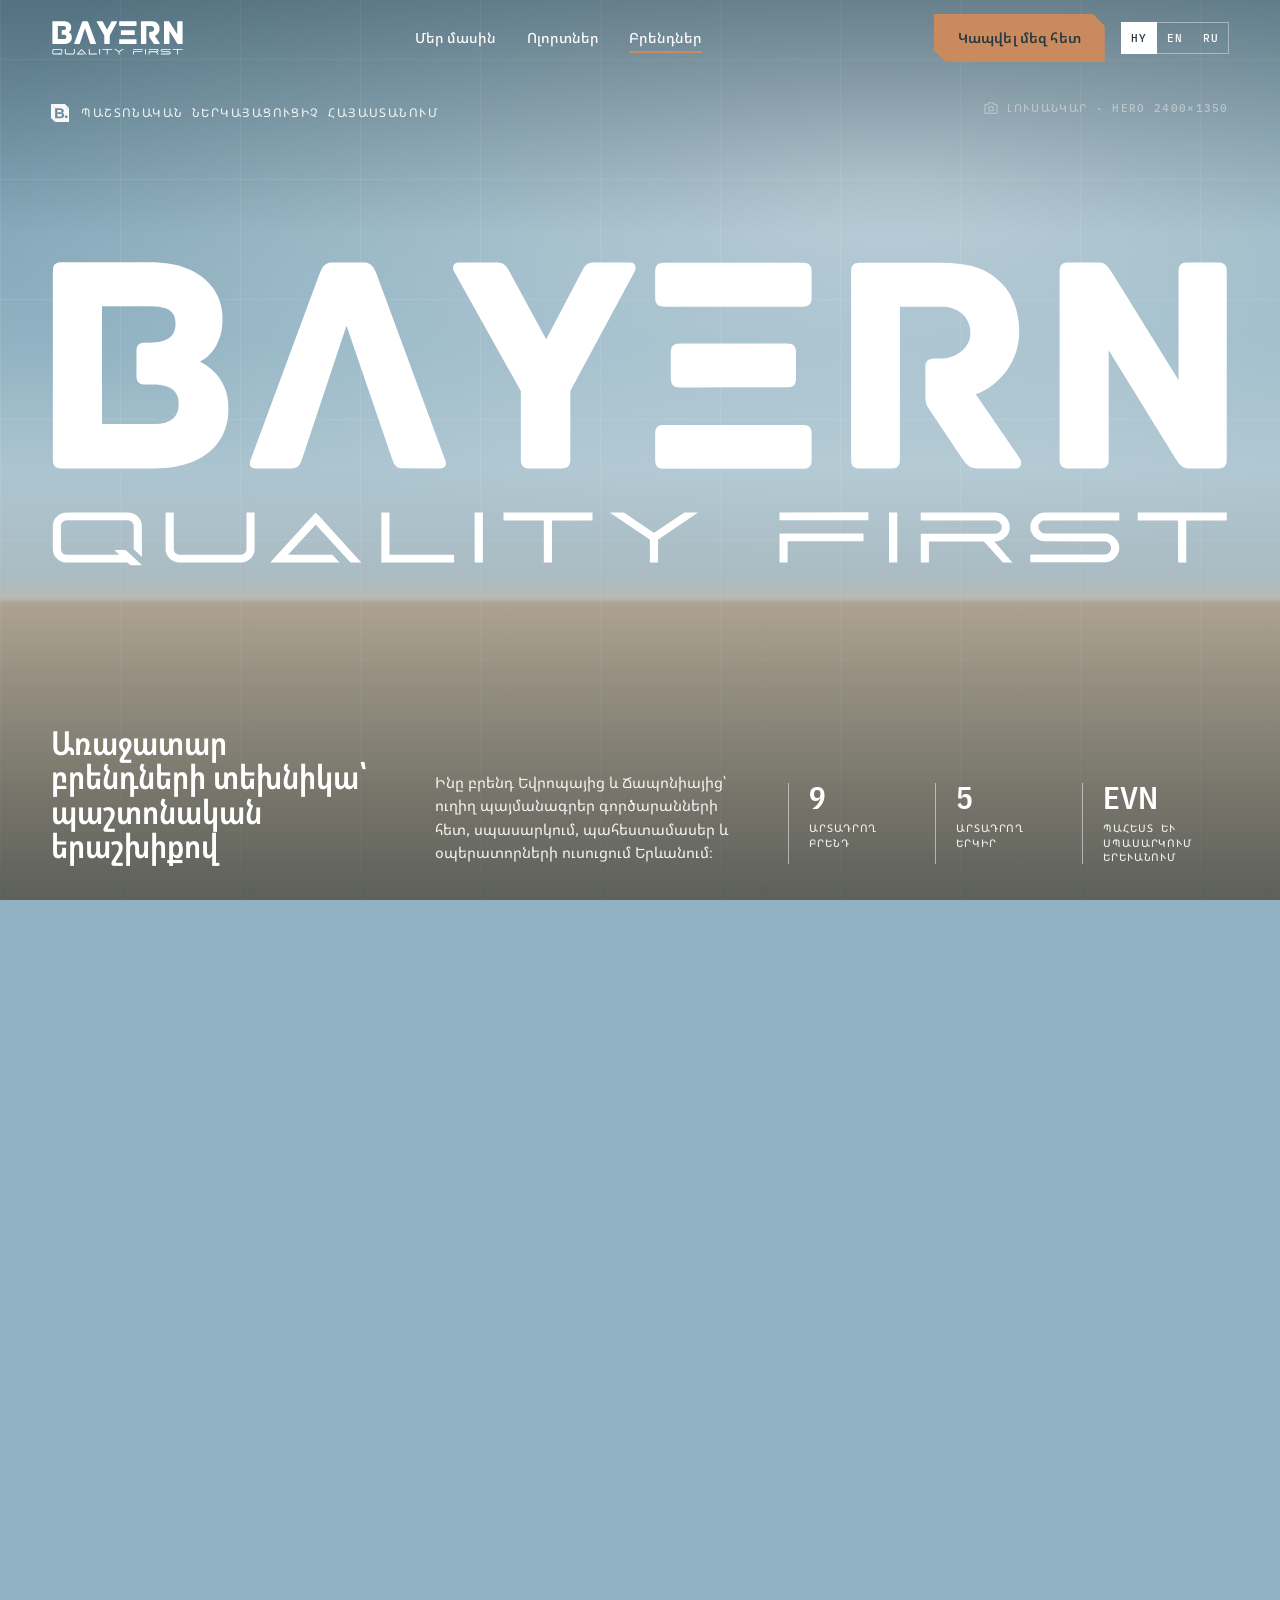
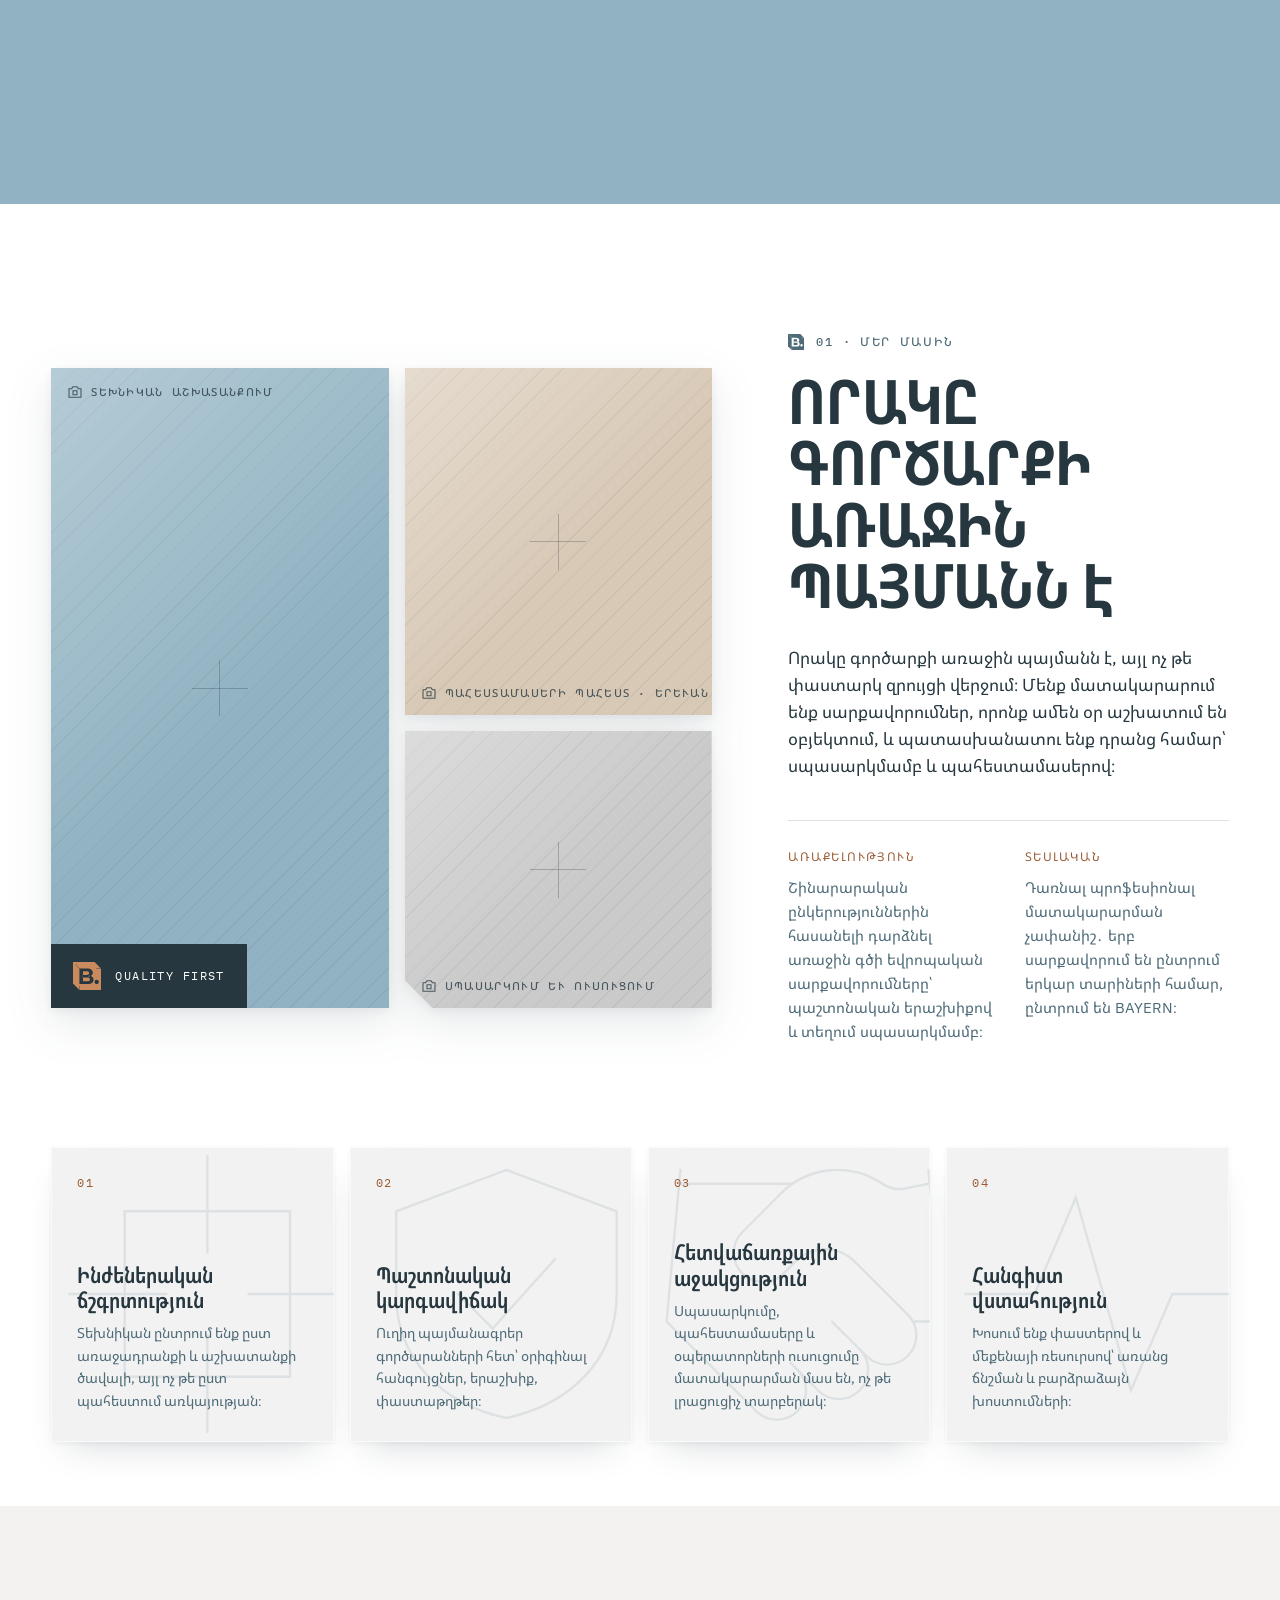
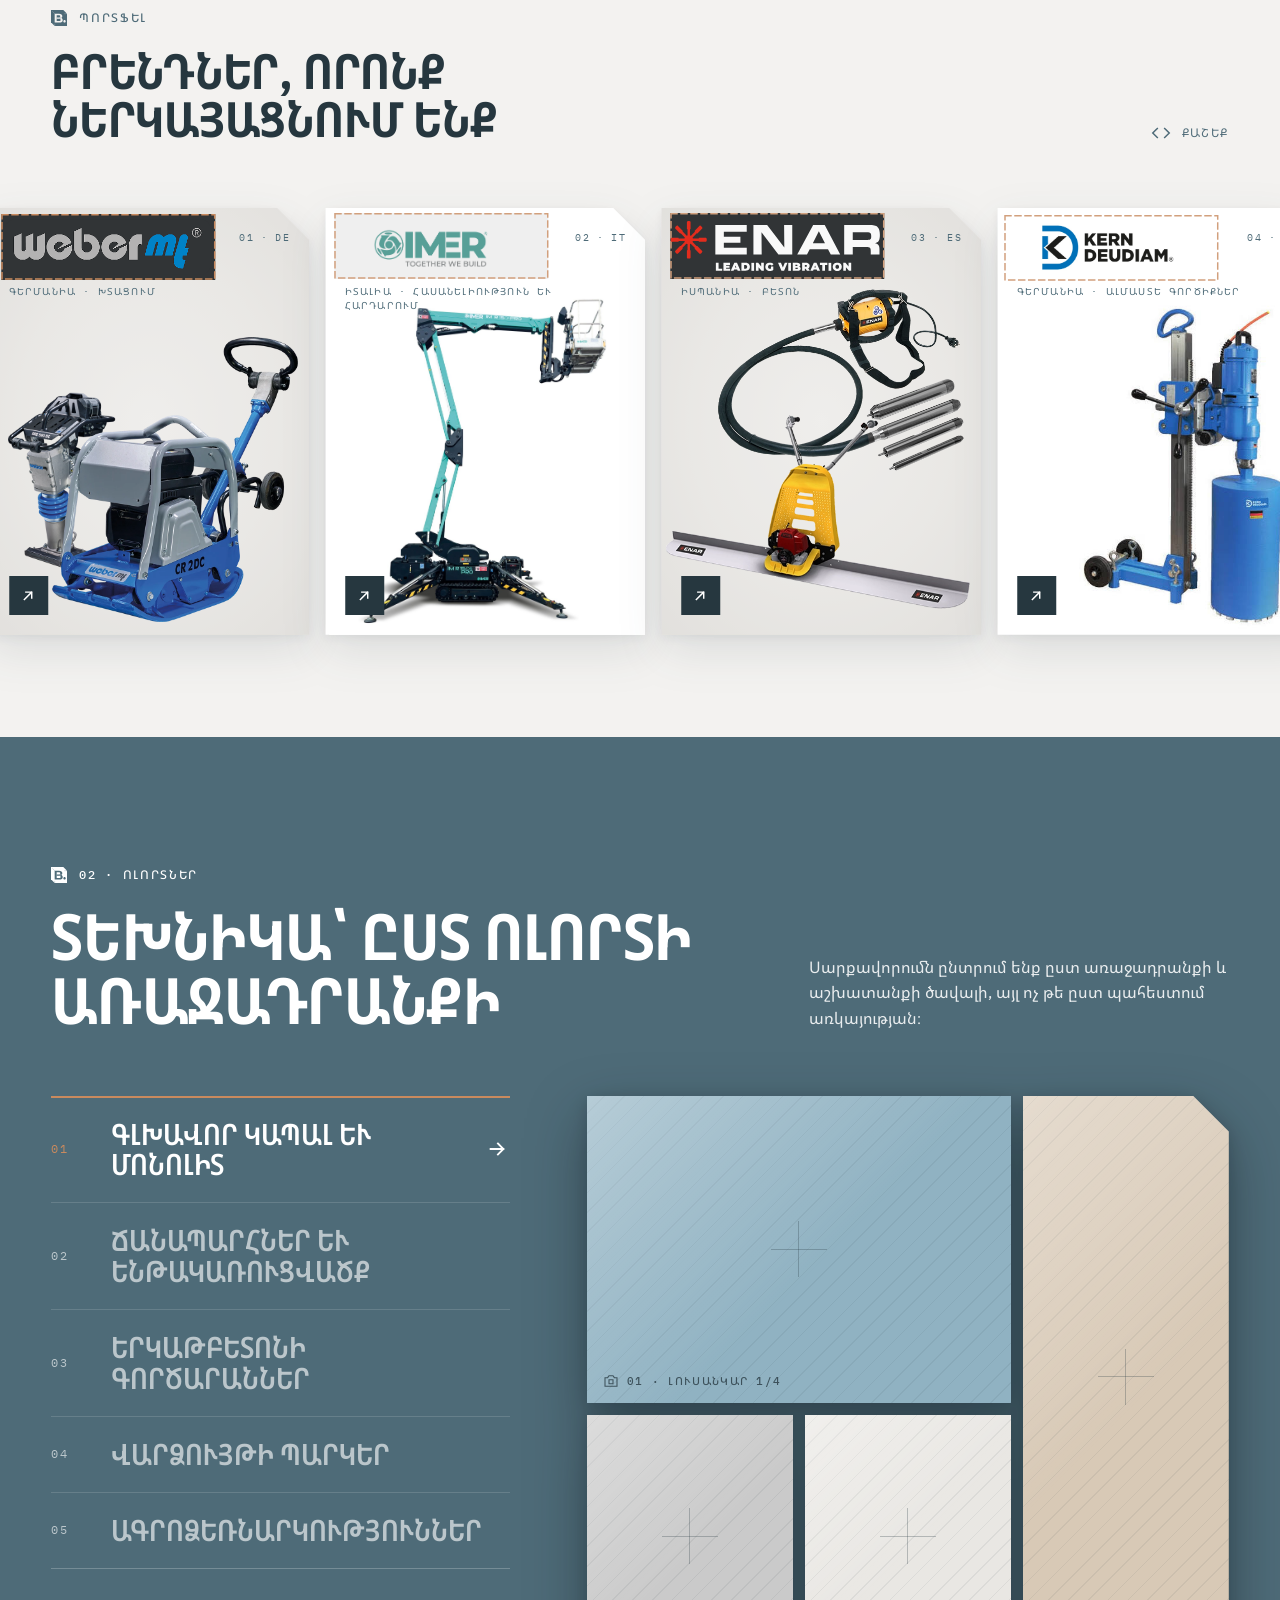
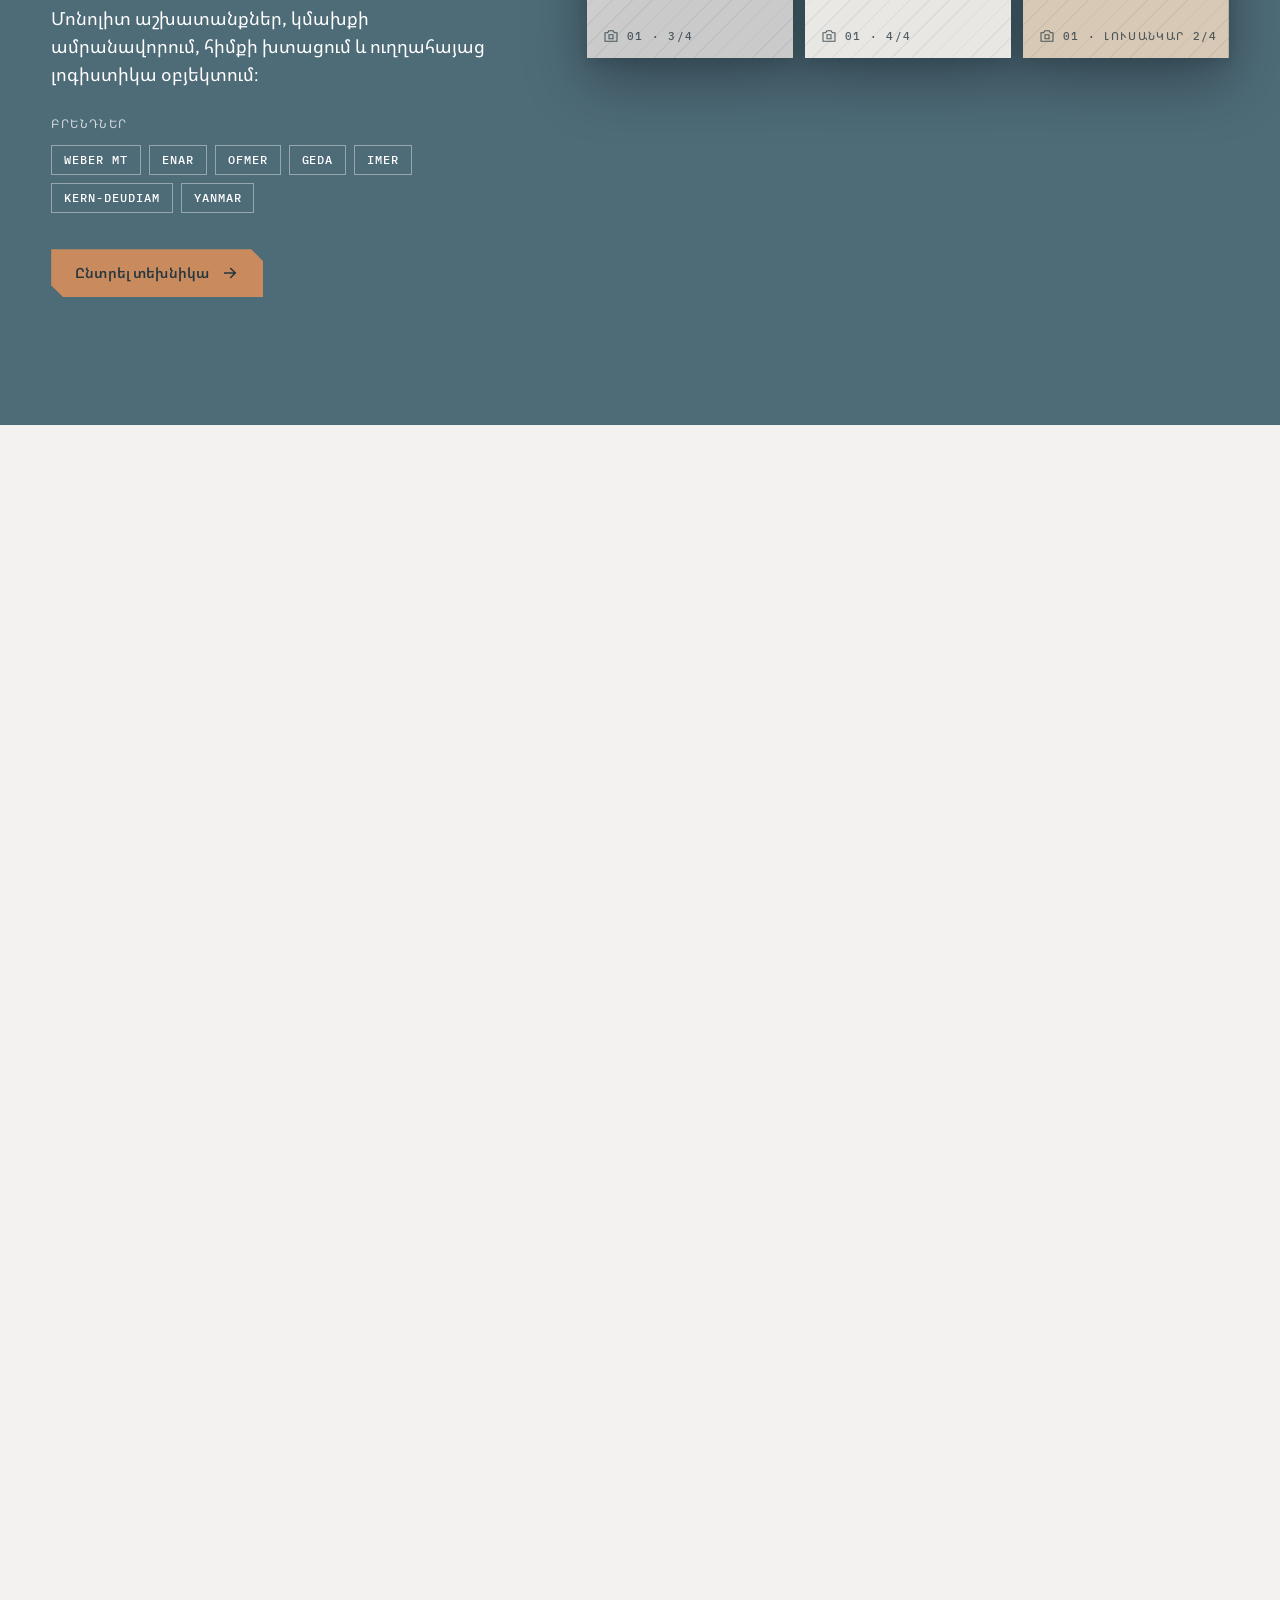
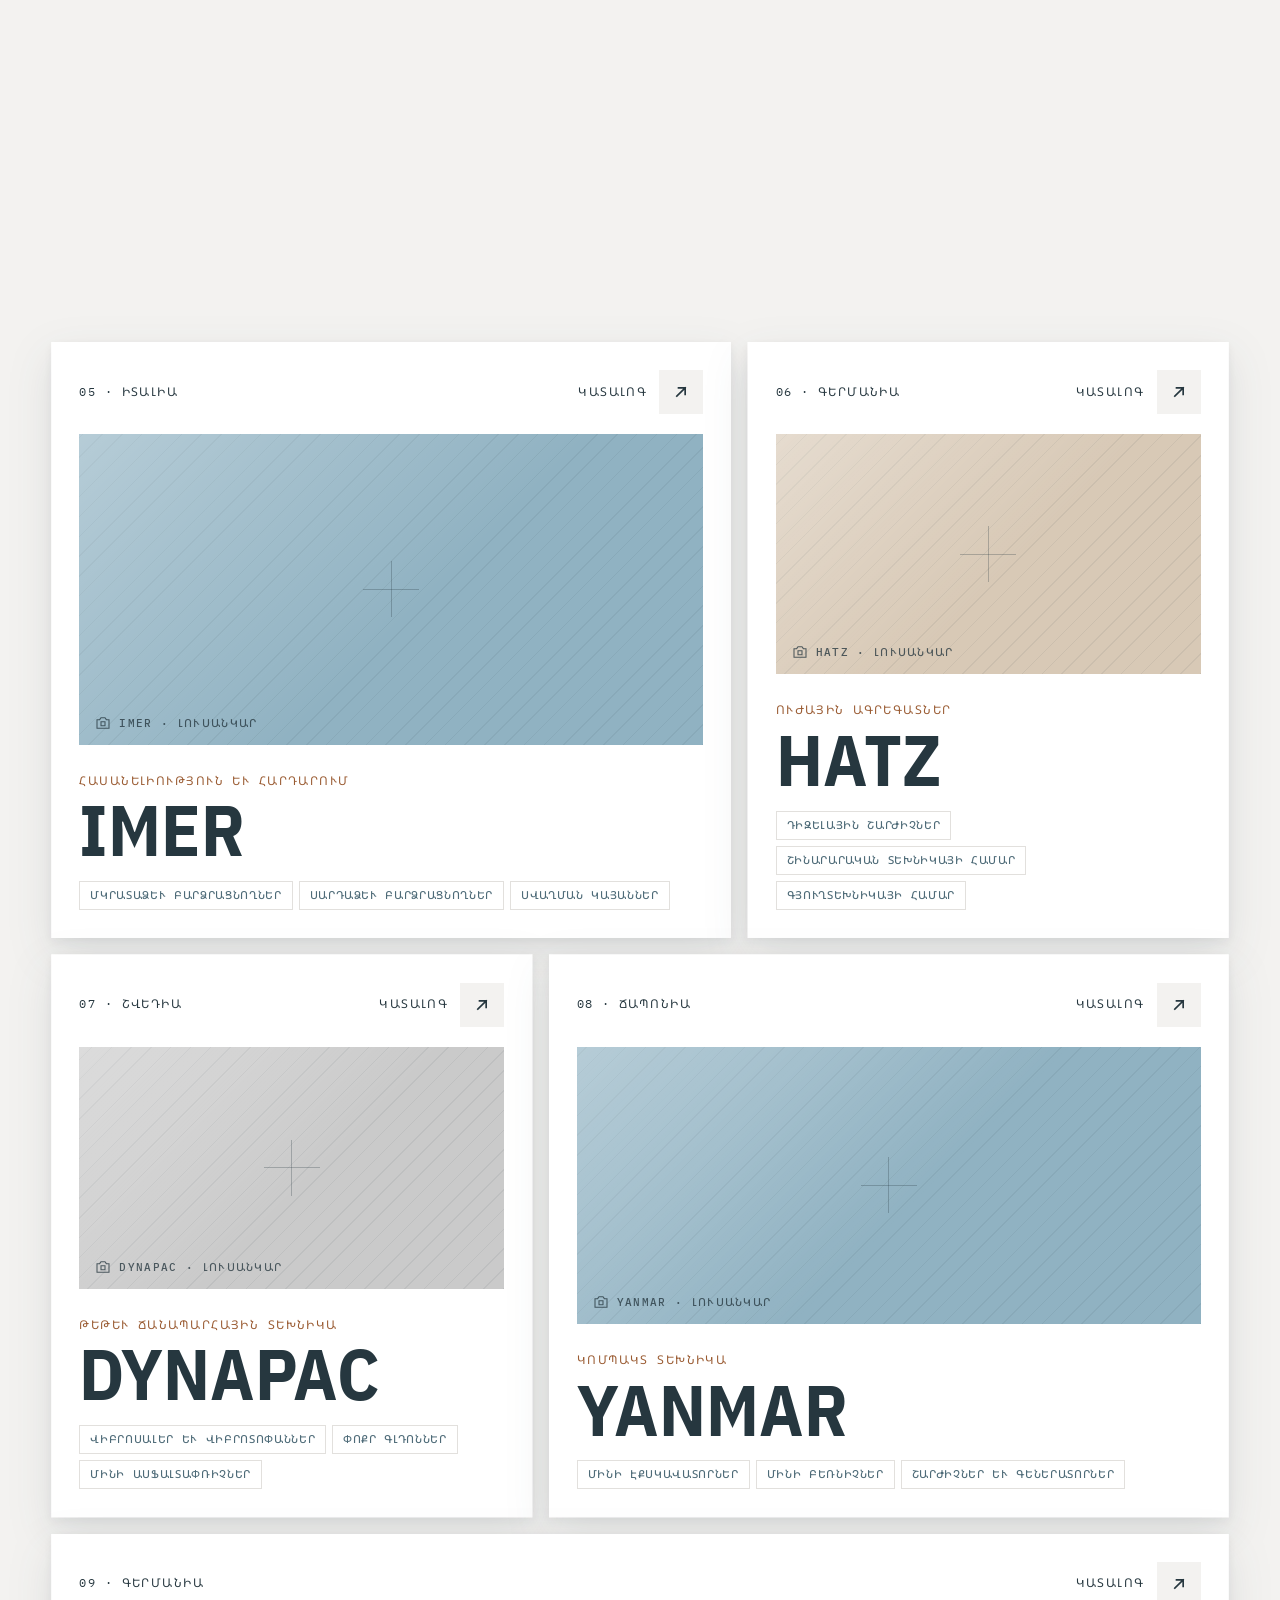
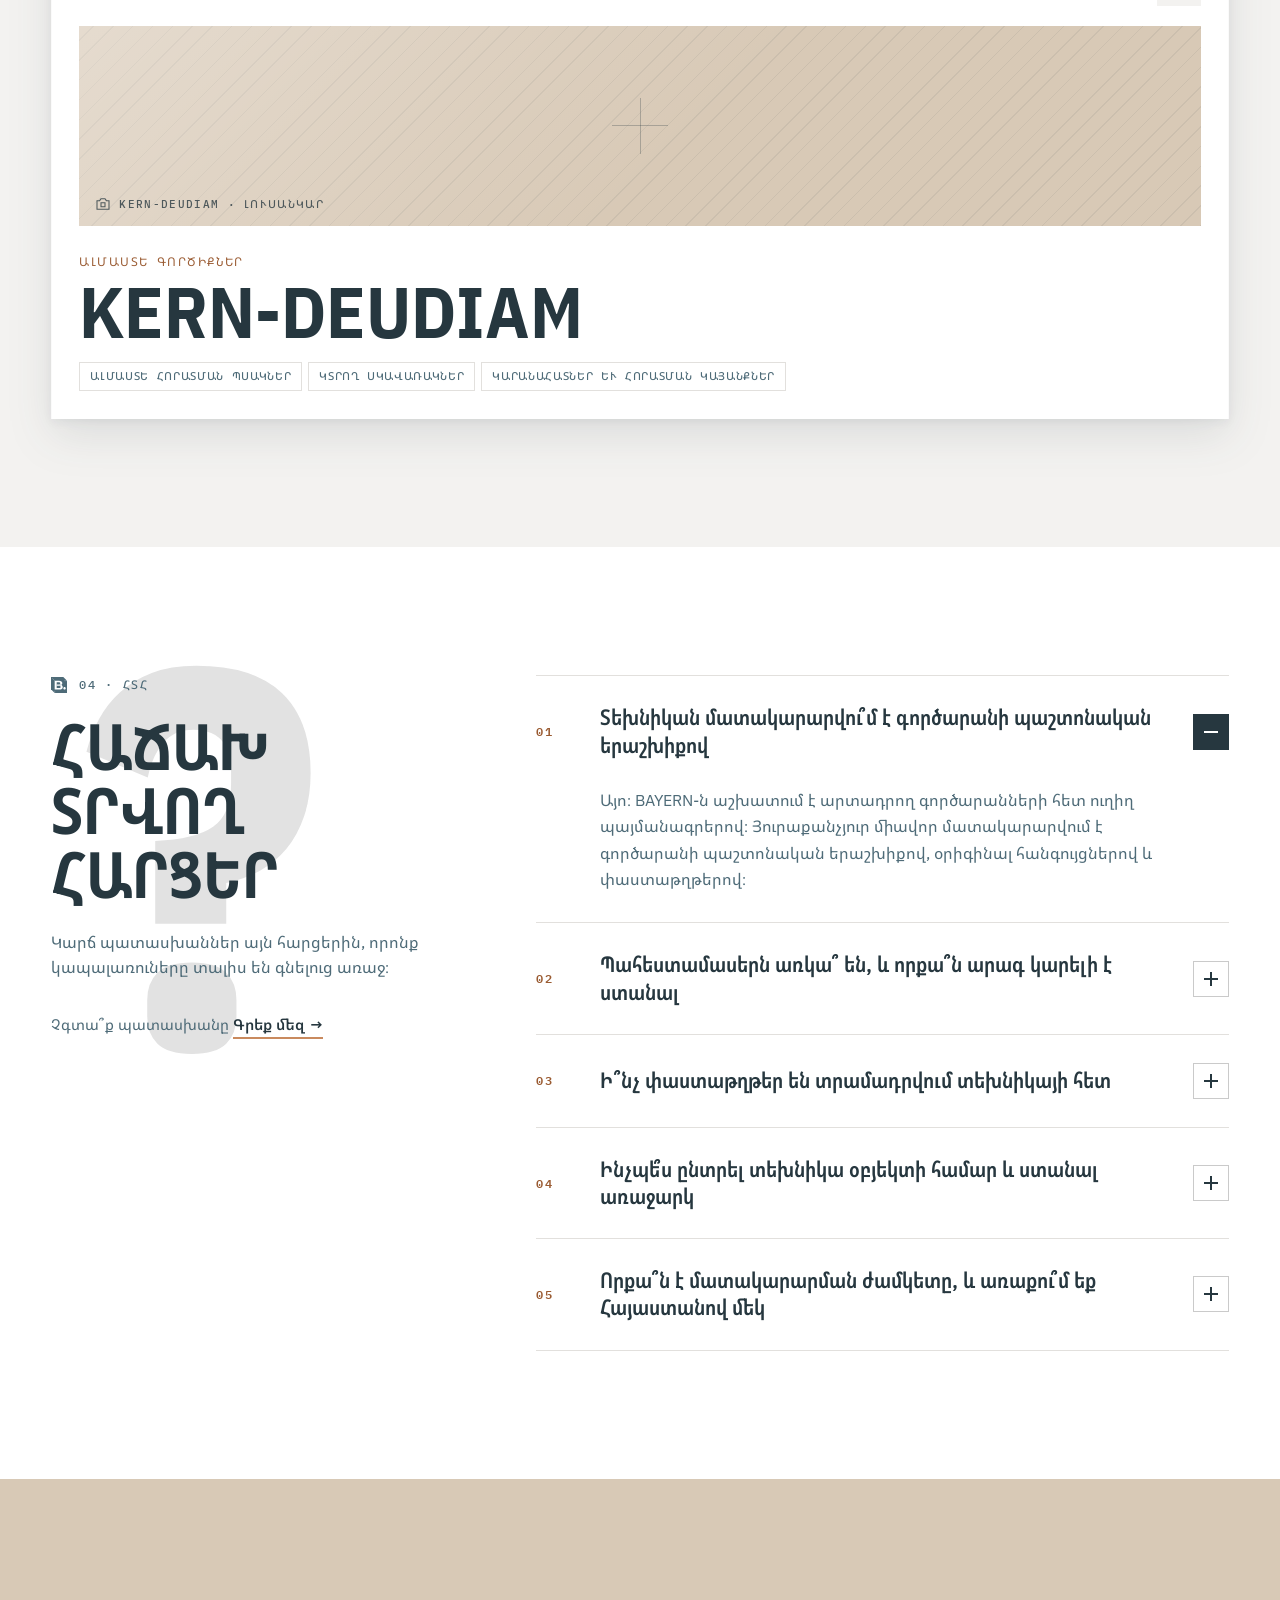
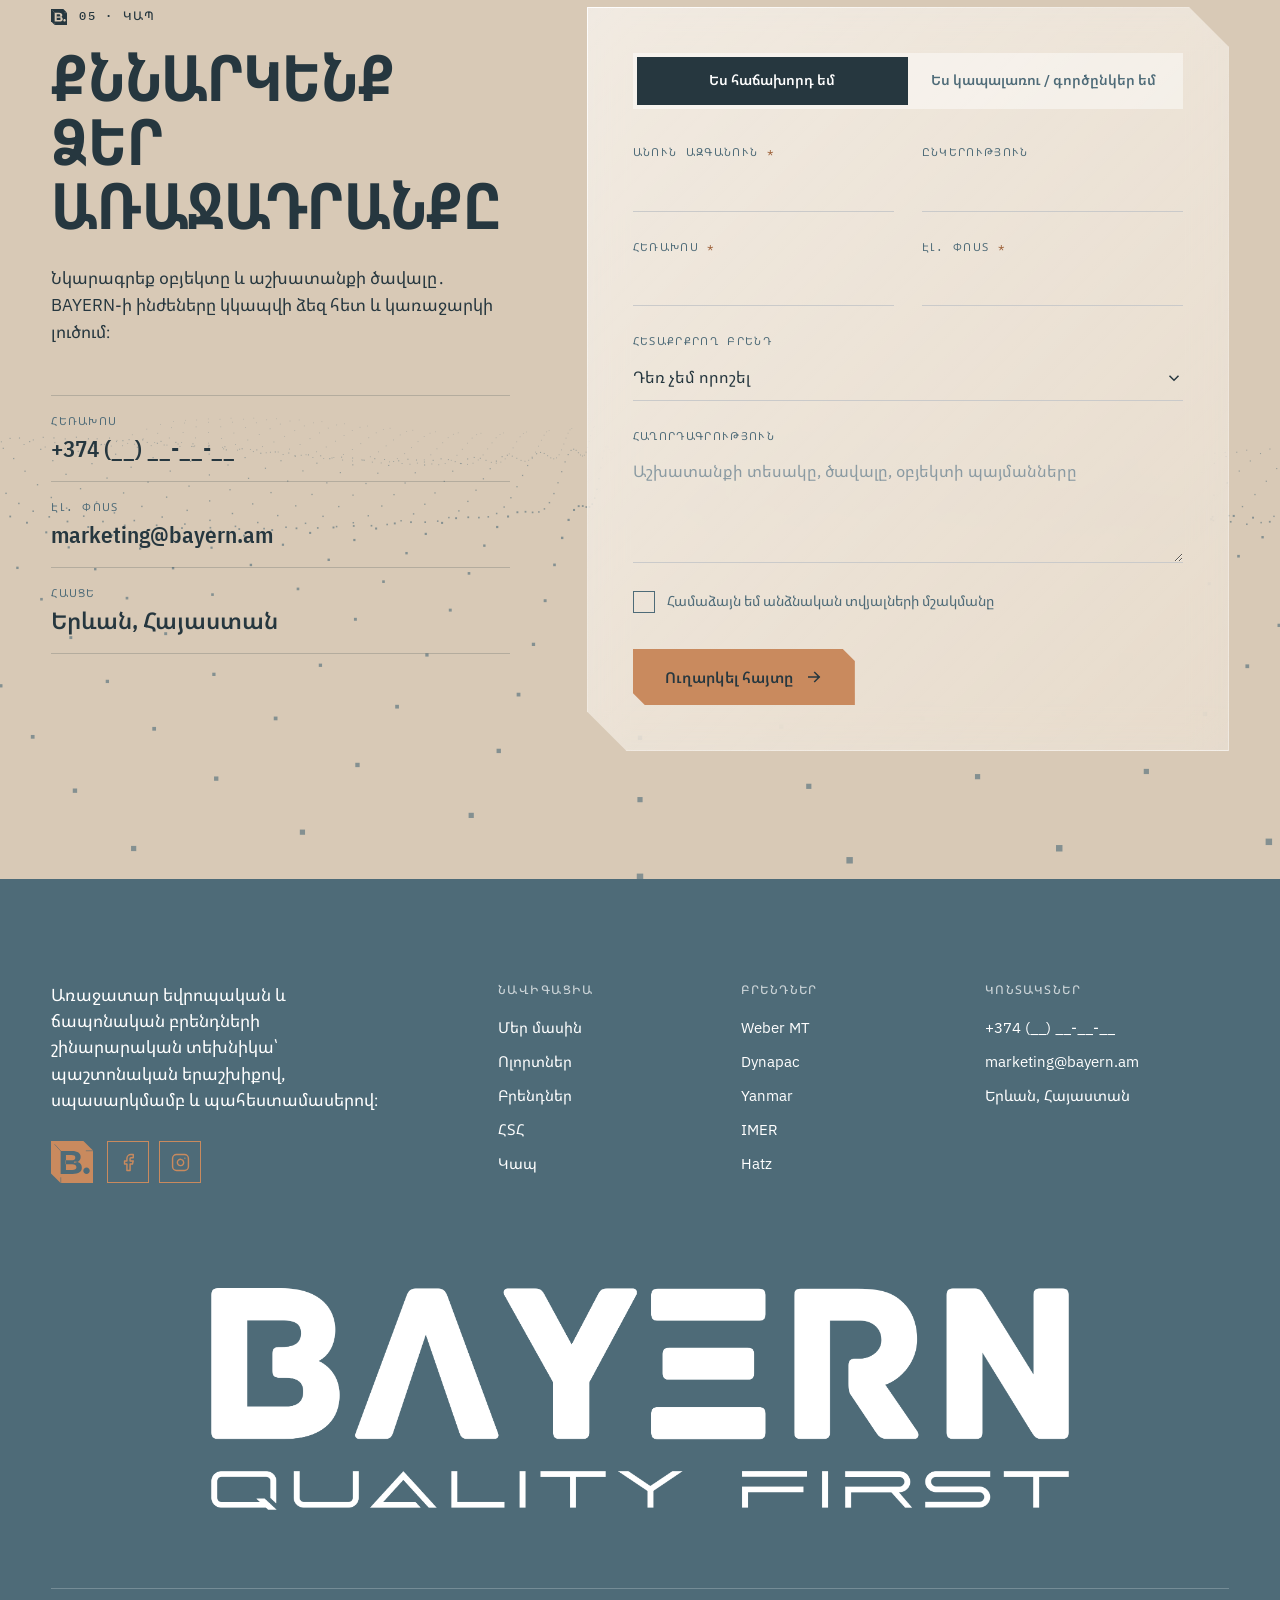
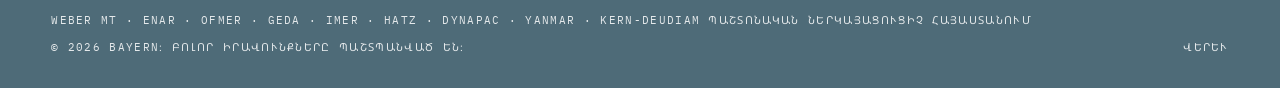
==== commit 733227a6: "Portfolio cards from Figma layout, brand media and data - Carousel cards rebuilt 1:1 from the Figma " ====
--- a/index.html
+++ b/index.html
@@ -198,86 +198,107 @@
 
         <div class="carousel" data-carousel>
           <div class="carousel__track">
-            <a class="bcard bcard--steel" href="catalog.html?brand=weber-mt" draggable="false">
-              <div class="bcard__top mono"><span>01</span><span>DE</span></div>
-              <span class="bcard__mark" aria-hidden="true">W</span>
-              <div class="bcard__bottom">
-                <span class="mark" aria-hidden="true"></span>
-                <h3 class="bcard__name">Weber MT</h3>
-                <p class="bcard__meta mono"><span data-i18n="country.de"></span> · <span data-i18n="cat.compaction"></span></p>
-              </div>
-            </a>
-            <a class="bcard bcard--deep" href="catalog.html?brand=enar" draggable="false">
-              <div class="bcard__top mono"><span>02</span><span>ES</span></div>
-              <span class="bcard__mark" aria-hidden="true">E</span>
-              <div class="bcard__bottom">
-                <span class="mark" aria-hidden="true"></span>
-                <h3 class="bcard__name">ENAR</h3>
-                <p class="bcard__meta mono"><span data-i18n="country.es"></span> · <span data-i18n="cat.concrete"></span></p>
-              </div>
-            </a>
-            <a class="bcard bcard--sand" href="catalog.html?brand=ofmer" draggable="false">
-              <div class="bcard__top mono"><span>03</span><span>IT</span></div>
-              <span class="bcard__mark" aria-hidden="true">O</span>
-              <div class="bcard__bottom">
-                <span class="mark" aria-hidden="true"></span>
-                <h3 class="bcard__name">Ofmer</h3>
-                <p class="bcard__meta mono"><span data-i18n="country.it"></span> · <span data-i18n="cat.rebar"></span></p>
-              </div>
-            </a>
-            <a class="bcard bcard--ink" href="catalog.html?brand=geda" draggable="false">
-              <div class="bcard__top mono"><span>04</span><span>DE</span></div>
-              <span class="bcard__mark" aria-hidden="true">G</span>
-              <div class="bcard__bottom">
-                <span class="mark" aria-hidden="true"></span>
-                <h3 class="bcard__name">Geda</h3>
-                <p class="bcard__meta mono"><span data-i18n="country.de"></span> · <span data-i18n="cat.lifting"></span></p>
-              </div>
-            </a>
-            <a class="bcard bcard--concrete" href="catalog.html?brand=imer" draggable="false">
-              <div class="bcard__top mono"><span>05</span><span>IT</span></div>
-              <span class="bcard__mark" aria-hidden="true">I</span>
-              <div class="bcard__bottom">
-                <span class="mark" aria-hidden="true"></span>
-                <h3 class="bcard__name">IMER</h3>
-                <p class="bcard__meta mono"><span data-i18n="country.it"></span> · <span data-i18n="cat.access"></span></p>
-              </div>
-            </a>
-            <a class="bcard bcard--white" href="catalog.html?brand=hatz" draggable="false">
-              <div class="bcard__top mono"><span>06</span><span>DE</span></div>
-              <span class="bcard__mark" aria-hidden="true">H</span>
-              <div class="bcard__bottom">
-                <span class="mark" aria-hidden="true"></span>
-                <h3 class="bcard__name">Hatz</h3>
-                <p class="bcard__meta mono"><span data-i18n="country.de"></span> · <span data-i18n="cat.power"></span></p>
-              </div>
-            </a>
-            <a class="bcard bcard--deep" href="catalog.html?brand=dynapac" draggable="false">
-              <div class="bcard__top mono"><span>07</span><span>SE</span></div>
-              <span class="bcard__mark" aria-hidden="true">D</span>
-              <div class="bcard__bottom">
-                <span class="mark" aria-hidden="true"></span>
-                <h3 class="bcard__name">Dynapac</h3>
-                <p class="bcard__meta mono"><span data-i18n="country.se"></span> · <span data-i18n="cat.light"></span></p>
-              </div>
-            </a>
-            <a class="bcard bcard--sand" href="catalog.html?brand=yanmar" draggable="false">
-              <div class="bcard__top mono"><span>08</span><span>JP</span></div>
-              <span class="bcard__mark" aria-hidden="true">Y</span>
-              <div class="bcard__bottom">
-                <span class="mark" aria-hidden="true"></span>
-                <h3 class="bcard__name">Yanmar</h3>
-                <p class="bcard__meta mono"><span data-i18n="country.jp"></span> · <span data-i18n="cat.compact"></span></p>
-              </div>
-            </a>
-            <a class="bcard bcard--ink" href="catalog.html?brand=kern-deudiam" draggable="false">
-              <div class="bcard__top mono"><span>09</span><span>DE</span></div>
-              <span class="bcard__mark" aria-hidden="true">K</span>
-              <div class="bcard__bottom">
-                <span class="mark" aria-hidden="true"></span>
-                <h3 class="bcard__name">Kern-Deudiam</h3>
-                <p class="bcard__meta mono"><span data-i18n="country.de"></span> · <span data-i18n="cat.diamond"></span></p>
-              </div>
+            <a class="bcard" href="#brand-weber-mt" draggable="false">
+              <div class="bcard__art" aria-hidden="true">
+                <img class="bcard__layer bcard__layer--photo" src="assets/img/portfolio/weber-mt/weber3.png" style="left:3.333%;top:41.458%;width:36.944%;height:43.958%" alt="" draggable="false" loading="lazy" decoding="async">
+                <span class="bcard__plate" style="left:3.611%;top:1.458%;width:66.944%;height:15.417%;background:#313436"><svg class="bcard__dash" aria-hidden="true"><rect x="0.75" y="0.75" width="calc(100% - 1.5px)" height="calc(100% - 1.5px)"/></svg></span>
+                <img class="bcard__layer bcard__layer--logo" src="assets/img/portfolio/weber-mt/webermt-logo.png" style="left:5%;top:2.5%;width:64.167%;height:13.125%" alt="" draggable="false" loading="lazy" decoding="async">
+                <img class="bcard__layer bcard__layer--photo" src="assets/img/portfolio/weber-mt/weber2.webp" style="left:18.333%;top:29.167%;width:79.722%;height:68.75%" alt="" draggable="false" loading="lazy" decoding="async">
+              </div>
+              <h3 class="sr-only">Weber MT</h3>
+              <span class="bcard__num mono">01 · DE</span>
+              <p class="bcard__meta mono"><span data-i18n="country.de"></span> · <span data-i18n="cat.compaction"></span></p>
+              <span class="bcard__go" aria-hidden="true"><svg viewBox="0 0 24 24" aria-hidden="true"><path d="M7 17L17 7M9 7h8v8"/></svg></span>
+            </a>
+            <a class="bcard" href="#brand-imer" style="--card-bg:#FFFFFF" draggable="false">
+              <div class="bcard__art" aria-hidden="true">
+                <img class="bcard__layer bcard__layer--photo" src="assets/img/portfolio/imer/imer2.jpg" style="left:1.111%;top:13.333%;width:100%;height:92.917%" alt="" draggable="false" loading="lazy" decoding="async">
+                <span class="bcard__plate" style="left:2.778%;top:1.25%;width:66.944%;height:15.417%;background:#EFEFEF"><svg class="bcard__dash" aria-hidden="true"><rect x="0.75" y="0.75" width="calc(100% - 1.5px)" height="calc(100% - 1.5px)"/></svg></span>
+                <img class="bcard__layer bcard__layer--logo" src="assets/img/portfolio/imer/imer-logo.png" style="left:13.056%;top:2.292%;width:44.722%;height:13.333%" alt="" draggable="false" loading="lazy" decoding="async">
+              </div>
+              <h3 class="sr-only">IMER</h3>
+              <span class="bcard__num mono">02 · IT</span>
+              <p class="bcard__meta mono"><span data-i18n="country.it"></span> · <span data-i18n="cat.access"></span></p>
+              <span class="bcard__go" aria-hidden="true"><svg viewBox="0 0 24 24" aria-hidden="true"><path d="M7 17L17 7M9 7h8v8"/></svg></span>
+            </a>
+            <a class="bcard" href="#brand-enar" draggable="false">
+              <div class="bcard__art" aria-hidden="true">
+                <span class="bcard__plate" style="left:2.778%;top:1.25%;width:66.944%;height:15.417%;background:#313436"><svg class="bcard__dash" aria-hidden="true"><rect x="0.75" y="0.75" width="calc(100% - 1.5px)" height="calc(100% - 1.5px)"/></svg></span>
+                <img class="bcard__layer bcard__layer--logo bcard__layer--contain" src="assets/img/portfolio/enar/enar-logo.svg" style="left:2.778%;top:2.708%;width:65.556%;height:12.5%" alt="" draggable="false" loading="lazy" decoding="async">
+                <img class="bcard__layer bcard__layer--photo" src="assets/img/portfolio/enar/enar3.webp" style="left:16.944%;top:10.208%;width:78.889%;height:59.167%" alt="" draggable="false" loading="lazy" decoding="async">
+                <img class="bcard__layer bcard__layer--photo" src="assets/img/portfolio/enar/enar4.webp" style="left:0.556%;top:34.583%;width:97.222%;height:72.917%" alt="" draggable="false" loading="lazy" decoding="async">
+              </div>
+              <h3 class="sr-only">ENAR</h3>
+              <span class="bcard__num mono">03 · ES</span>
+              <p class="bcard__meta mono"><span data-i18n="country.es"></span> · <span data-i18n="cat.concrete"></span></p>
+              <span class="bcard__go" aria-hidden="true"><svg viewBox="0 0 24 24" aria-hidden="true"><path d="M7 17L17 7M9 7h8v8"/></svg></span>
+            </a>
+            <a class="bcard" href="#brand-kern-deudiam" style="--card-bg:#FFFFFF" draggable="false">
+              <div class="bcard__art" aria-hidden="true">
+                <span class="bcard__plate" style="left:2.222%;top:1.667%;width:66.944%;height:15.417%;background:#FFFFFF"><svg class="bcard__dash" aria-hidden="true"><rect x="0.75" y="0.75" width="calc(100% - 1.5px)" height="calc(100% - 1.5px)"/></svg></span>
+                <span class="bcard__layer bcard__layer--logo bcard__crop" style="left:10.556%;top:3.125%;width:47.778%;height:12.5%"><img src="assets/img/portfolio/kern-deudiam/kern-logo.jpg" style="width:100.258%;height:161.667%;left:-0.129%;top:-31.667%" alt="" draggable="false" loading="lazy" decoding="async"></span>
+                <img class="bcard__layer bcard__layer--photo" src="assets/img/portfolio/kern-deudiam/kern6.jpg" style="left:25.556%;top:21.875%;width:64.722%;height:77.083%" alt="" draggable="false" loading="lazy" decoding="async">
+                <img class="bcard__layer bcard__layer--photo" src="assets/img/portfolio/kern-deudiam/kern7.webp" style="left:-16.111%;top:29.167%;width:59.722%;height:44.792%" alt="" draggable="false" loading="lazy" decoding="async">
+              </div>
+              <h3 class="sr-only">Kern-Deudiam</h3>
+              <span class="bcard__num mono">04 · DE</span>
+              <p class="bcard__meta mono"><span data-i18n="country.de"></span> · <span data-i18n="cat.diamond"></span></p>
+              <span class="bcard__go" aria-hidden="true"><svg viewBox="0 0 24 24" aria-hidden="true"><path d="M7 17L17 7M9 7h8v8"/></svg></span>
+            </a>
+            <a class="bcard" href="#brand-ofmer" draggable="false">
+              <div class="bcard__art" aria-hidden="true">
+                <span class="bcard__plate" style="left:2.778%;top:1.25%;width:66.944%;height:15.417%;background:#313436"><svg class="bcard__dash" aria-hidden="true"><rect x="0.75" y="0.75" width="calc(100% - 1.5px)" height="calc(100% - 1.5px)"/></svg></span>
+                <img class="bcard__layer bcard__layer--photo" src="assets/img/portfolio/ofmer/ofmer3.webp" style="left:4.167%;top:18.125%;width:116.111%;height:87.292%" alt="" draggable="false" loading="lazy" decoding="async">
+                <img class="bcard__layer bcard__layer--logo" src="assets/img/portfolio/ofmer/ofmer-logo.png" style="left:7.5%;top:4.583%;width:60.833%;height:8.542%" alt="" draggable="false" loading="lazy" decoding="async">
+              </div>
+              <h3 class="sr-only">Ofmer</h3>
+              <span class="bcard__num mono">05 · IT</span>
+              <p class="bcard__meta mono"><span data-i18n="country.it"></span> · <span data-i18n="cat.rebar"></span></p>
+              <span class="bcard__go" aria-hidden="true"><svg viewBox="0 0 24 24" aria-hidden="true"><path d="M7 17L17 7M9 7h8v8"/></svg></span>
+            </a>
+            <a class="bcard" href="#brand-geda" style="--card-bg:#FFFFFF" draggable="false">
+              <div class="bcard__art" aria-hidden="true">
+                <img class="bcard__layer bcard__layer--photo" src="assets/img/portfolio/geda/geda5.jpg" style="left:5%;top:24.792%;width:101.389%;height:76.042%" alt="" draggable="false" loading="lazy" decoding="async">
+                <span class="bcard__plate" style="left:2.778%;top:1.25%;width:66.944%;height:15.417%;background:#FFFFFF"><svg class="bcard__dash" aria-hidden="true"><rect x="0.75" y="0.75" width="calc(100% - 1.5px)" height="calc(100% - 1.5px)"/></svg></span>
+                <img class="bcard__layer bcard__layer--logo" src="assets/img/portfolio/geda/geda-logo.png" style="left:15%;top:3.333%;width:42.5%;height:11.042%" alt="" draggable="false" loading="lazy" decoding="async">
+              </div>
+              <h3 class="sr-only">Geda</h3>
+              <span class="bcard__num mono">06 · DE</span>
+              <p class="bcard__meta mono"><span data-i18n="country.de"></span> · <span data-i18n="cat.lifting"></span></p>
+              <span class="bcard__go" aria-hidden="true"><svg viewBox="0 0 24 24" aria-hidden="true"><path d="M7 17L17 7M9 7h8v8"/></svg></span>
+            </a>
+            <a class="bcard" href="#brand-dynapac" style="--card-bg:#ECEBE9" draggable="false">
+              <div class="bcard__art" aria-hidden="true">
+                <span class="bcard__plate" style="left:2.222%;top:1.667%;width:66.944%;height:15.417%;background:#9A2A20"><svg class="bcard__dash" aria-hidden="true"><rect x="0.75" y="0.75" width="calc(100% - 1.5px)" height="calc(100% - 1.5px)"/></svg></span>
+                <img class="bcard__layer bcard__layer--logo" src="assets/img/portfolio/dynapac/dynapac-logo.png" style="left:2.778%;top:3.125%;width:66.111%;height:12.5%" alt="" draggable="false" loading="lazy" decoding="async">
+                <img class="bcard__layer bcard__layer--photo" src="assets/img/portfolio/dynapac/dynapac4.webp" style="left:0%;top:25.625%;width:105.833%;height:59.792%" alt="" draggable="false" loading="lazy" decoding="async">
+              </div>
+              <h3 class="sr-only">Dynapac</h3>
+              <span class="bcard__num mono">07 · SE</span>
+              <p class="bcard__meta mono"><span data-i18n="country.se"></span> · <span data-i18n="cat.light"></span></p>
+              <span class="bcard__go" aria-hidden="true"><svg viewBox="0 0 24 24" aria-hidden="true"><path d="M7 17L17 7M9 7h8v8"/></svg></span>
+            </a>
+            <a class="bcard" href="#brand-hatz" style="--card-bg:#E5E5E5" draggable="false">
+              <div class="bcard__art" aria-hidden="true">
+                <img class="bcard__layer bcard__layer--photo" src="assets/img/portfolio/hatz/hatz4.webp" style="left:-16.389%;top:33.542%;width:141.944%;height:66.458%" alt="" draggable="false" loading="lazy" decoding="async">
+                <span class="bcard__plate" style="left:2.222%;top:1.875%;width:66.944%;height:15.417%;background:#DA281B"><svg class="bcard__dash" aria-hidden="true"><rect x="0.75" y="0.75" width="calc(100% - 1.5px)" height="calc(100% - 1.5px)"/></svg></span>
+                <span class="bcard__layer bcard__layer--logo bcard__crop" style="left:12.222%;top:2.708%;width:46.944%;height:12.708%"><img src="assets/img/portfolio/hatz/hatz-logo.webp" style="width:100%;height:249.484%;left:0%;top:-121.508%" alt="" draggable="false" loading="lazy" decoding="async"></span>
+              </div>
+              <h3 class="sr-only">Hatz</h3>
+              <span class="bcard__num mono">08 · DE</span>
+              <p class="bcard__meta mono"><span data-i18n="country.de"></span> · <span data-i18n="cat.power"></span></p>
+              <span class="bcard__go" aria-hidden="true"><svg viewBox="0 0 24 24" aria-hidden="true"><path d="M7 17L17 7M9 7h8v8"/></svg></span>
+            </a>
+            <a class="bcard" href="#brand-yanmar" style="--card-bg:#FFFFFF" draggable="false">
+              <div class="bcard__art" aria-hidden="true">
+                <img class="bcard__layer bcard__layer--photo" src="assets/img/portfolio/yanmar/yanmar3.jpg" style="left:10.556%;top:17.708%;width:97.222%;height:81.042%" alt="" draggable="false" loading="lazy" decoding="async">
+                <span class="bcard__plate" style="left:2.222%;top:1.667%;width:66.944%;height:15.417%;background:#FFFFFF"><svg class="bcard__dash" aria-hidden="true"><rect x="0.75" y="0.75" width="calc(100% - 1.5px)" height="calc(100% - 1.5px)"/></svg></span>
+                <span class="bcard__layer bcard__layer--logo bcard__crop" style="left:2.778%;top:3.75%;width:63.889%;height:11.667%"><img src="assets/img/portfolio/yanmar/yanmar-logo.png" style="width:110.217%;height:100%;left:-3.043%;top:0%" alt="" draggable="false" loading="lazy" decoding="async"></span>
+              </div>
+              <h3 class="sr-only">Yanmar</h3>
+              <span class="bcard__num mono">09 · JP</span>
+              <p class="bcard__meta mono"><span data-i18n="country.jp"></span> · <span data-i18n="cat.compact"></span></p>
+              <span class="bcard__go" aria-hidden="true"><svg viewBox="0 0 24 24" aria-hidden="true"><path d="M7 17L17 7M9 7h8v8"/></svg></span>
             </a>
           </div>
         </div>
@@ -331,7 +352,7 @@
         </div>
 
         <div class="container bento">
-          <a class="pcard pcard--wide reveal" href="catalog.html?brand=weber-mt">
+          <a class="pcard pcard--wide reveal" id="brand-weber-mt" href="catalog.html?brand=weber-mt">
             <div class="pcard__top mono"><span>01 · <span data-i18n="country.de"></span></span><span class="pcard__go"><span data-i18n="brands.more"></span><span class="pcard__arrow"><svg viewBox="0 0 24 24"><path d="M7 17L17 7M9 7h8v8"/></svg></span></span></div>
             <div class="pcard__media"><div class="ph ph--steel"><span class="ph__label"><svg viewBox="0 0 24 24"><path d="M3 7h4l2-3h6l2 3h4v13H3z"/><path d="M9 10h6v6H9z"/></svg>Weber MT · <span data-i18n="ph"></span></span></div></div>
             <div class="pcard__body">
@@ -341,7 +362,7 @@
             </div>
           </a>
 
-          <a class="pcard reveal" href="catalog.html?brand=enar" style="--d:.1s">
+          <a class="pcard reveal" id="brand-enar" href="catalog.html?brand=enar" style="--d:.1s">
             <div class="pcard__top mono"><span>02 · <span data-i18n="country.es"></span></span><span class="pcard__go"><span data-i18n="brands.more"></span><span class="pcard__arrow"><svg viewBox="0 0 24 24"><path d="M7 17L17 7M9 7h8v8"/></svg></span></span></div>
             <div class="pcard__media"><div class="ph ph--concrete"><span class="ph__label"><svg viewBox="0 0 24 24"><path d="M3 7h4l2-3h6l2 3h4v13H3z"/><path d="M9 10h6v6H9z"/></svg>ENAR · <span data-i18n="ph"></span></span></div></div>
             <div class="pcard__body">
@@ -351,7 +372,7 @@
             </div>
           </a>
 
-          <a class="pcard reveal" href="catalog.html?brand=ofmer">
+          <a class="pcard reveal" id="brand-ofmer" href="catalog.html?brand=ofmer">
             <div class="pcard__top mono"><span>03 · <span data-i18n="country.it"></span></span><span class="pcard__go"><span data-i18n="brands.more"></span><span class="pcard__arrow"><svg viewBox="0 0 24 24"><path d="M7 17L17 7M9 7h8v8"/></svg></span></span></div>
             <div class="pcard__media"><div class="ph ph--sand"><span class="ph__label"><svg viewBox="0 0 24 24"><path d="M3 7h4l2-3h6l2 3h4v13H3z"/><path d="M9 10h6v6H9z"/></svg>Ofmer · <span data-i18n="ph"></span></span></div></div>
             <div class="pcard__body">
@@ -361,7 +382,7 @@
             </div>
           </a>
 
-          <a class="pcard pcard--wide reveal" href="catalog.html?brand=geda" style="--d:.1s">
+          <a class="pcard pcard--wide reveal" id="brand-geda" href="catalog.html?brand=geda" style="--d:.1s">
             <div class="pcard__top mono"><span>04 · <span data-i18n="country.de"></span></span><span class="pcard__go"><span data-i18n="brands.more"></span><span class="pcard__arrow"><svg viewBox="0 0 24 24"><path d="M7 17L17 7M9 7h8v8"/></svg></span></span></div>
             <div class="pcard__media"><div class="ph ph--deep"><span class="ph__label"><svg viewBox="0 0 24 24"><path d="M3 7h4l2-3h6l2 3h4v13H3z"/><path d="M9 10h6v6H9z"/></svg>Geda · <span data-i18n="ph"></span></span></div></div>
             <div class="pcard__body">
@@ -371,7 +392,7 @@
             </div>
           </a>
 
-          <a class="pcard pcard--wide reveal" href="catalog.html?brand=imer">
+          <a class="pcard pcard--wide reveal" id="brand-imer" href="catalog.html?brand=imer">
             <div class="pcard__top mono"><span>05 · <span data-i18n="country.it"></span></span><span class="pcard__go"><span data-i18n="brands.more"></span><span class="pcard__arrow"><svg viewBox="0 0 24 24"><path d="M7 17L17 7M9 7h8v8"/></svg></span></span></div>
             <div class="pcard__media"><div class="ph ph--steel"><span class="ph__label"><svg viewBox="0 0 24 24"><path d="M3 7h4l2-3h6l2 3h4v13H3z"/><path d="M9 10h6v6H9z"/></svg>IMER · <span data-i18n="ph"></span></span></div></div>
             <div class="pcard__body">
@@ -381,7 +402,7 @@
             </div>
           </a>
 
-          <a class="pcard reveal" href="catalog.html?brand=hatz" style="--d:.1s">
+          <a class="pcard reveal" id="brand-hatz" href="catalog.html?brand=hatz" style="--d:.1s">
             <div class="pcard__top mono"><span>06 · <span data-i18n="country.de"></span></span><span class="pcard__go"><span data-i18n="brands.more"></span><span class="pcard__arrow"><svg viewBox="0 0 24 24"><path d="M7 17L17 7M9 7h8v8"/></svg></span></span></div>
             <div class="pcard__media"><div class="ph ph--sand"><span class="ph__label"><svg viewBox="0 0 24 24"><path d="M3 7h4l2-3h6l2 3h4v13H3z"/><path d="M9 10h6v6H9z"/></svg>Hatz · <span data-i18n="ph"></span></span></div></div>
             <div class="pcard__body">
@@ -391,7 +412,7 @@
             </div>
           </a>
 
-          <a class="pcard reveal" href="catalog.html?brand=dynapac">
+          <a class="pcard reveal" id="brand-dynapac" href="catalog.html?brand=dynapac">
             <div class="pcard__top mono"><span>07 · <span data-i18n="country.se"></span></span><span class="pcard__go"><span data-i18n="brands.more"></span><span class="pcard__arrow"><svg viewBox="0 0 24 24"><path d="M7 17L17 7M9 7h8v8"/></svg></span></span></div>
             <div class="pcard__media"><div class="ph ph--concrete"><span class="ph__label"><svg viewBox="0 0 24 24"><path d="M3 7h4l2-3h6l2 3h4v13H3z"/><path d="M9 10h6v6H9z"/></svg>Dynapac · <span data-i18n="ph"></span></span></div></div>
             <div class="pcard__body">
@@ -401,7 +422,7 @@
             </div>
           </a>
 
-          <a class="pcard pcard--wide reveal" href="catalog.html?brand=yanmar" style="--d:.1s">
+          <a class="pcard pcard--wide reveal" id="brand-yanmar" href="catalog.html?brand=yanmar" style="--d:.1s">
             <div class="pcard__top mono"><span>08 · <span data-i18n="country.jp"></span></span><span class="pcard__go"><span data-i18n="brands.more"></span><span class="pcard__arrow"><svg viewBox="0 0 24 24"><path d="M7 17L17 7M9 7h8v8"/></svg></span></span></div>
             <div class="pcard__media"><div class="ph ph--steel"><span class="ph__label"><svg viewBox="0 0 24 24"><path d="M3 7h4l2-3h6l2 3h4v13H3z"/><path d="M9 10h6v6H9z"/></svg>Yanmar · <span data-i18n="ph"></span></span></div></div>
             <div class="pcard__body">
@@ -411,7 +432,7 @@
             </div>
           </a>
 
-          <a class="pcard pcard--full reveal" href="catalog.html?brand=kern-deudiam">
+          <a class="pcard pcard--full reveal" id="brand-kern-deudiam" href="catalog.html?brand=kern-deudiam">
             <div class="pcard__top mono"><span>09 · <span data-i18n="country.de"></span></span><span class="pcard__go"><span data-i18n="brands.more"></span><span class="pcard__arrow"><svg viewBox="0 0 24 24"><path d="M7 17L17 7M9 7h8v8"/></svg></span></span></div>
             <div class="pcard__media"><div class="ph ph--sand"><span class="ph__label"><svg viewBox="0 0 24 24"><path d="M3 7h4l2-3h6l2 3h4v13H3z"/><path d="M9 10h6v6H9z"/></svg>Kern-Deudiam · <span data-i18n="ph"></span></span></div></div>
             <div class="pcard__body">
--- a/assets/css/style.css
+++ b/assets/css/style.css
@@ -112,7 +112,6 @@
 
 /* Армянский: Noto Sans Armenian в узком начертании */
 :lang(hy) .h2,
-:lang(hy) .bcard__name,
 :lang(hy) .pcard__name,
 :lang(hy) .ind__name,
 :lang(hy) .faq__q,
@@ -528,60 +527,101 @@
 .carousel.is-dragging { cursor: grabbing; }
 .carousel__track { display: flex; gap: 16px; width: max-content; will-change: transform; }
 
+/* =========================================================
+   Карточка портфеля — по макету Figma «BAYERN — Portfolio cards template».
+   Слои позиционированы в % от сетки 360×480, текст масштабируется от ширины карточки (cqw).
+   ========================================================= */
 .bcard {
   --cut: 32px;
+  --card-bg: radial-gradient(75% 70% at 50% 50%, #fff 0%, #F3F2F0 55%, #E2E0DD 100%);
+  --dash: #D2A07D;
   position: relative;
   flex: none;
-  width: clamp(260px, 25vw, 360px);
+  width: clamp(270px, 25vw, 360px);
   aspect-ratio: 3 / 4;
-  padding: 24px;
-  display: flex;
-  flex-direction: column;
-  justify-content: space-between;
-  overflow: hidden;
+  container-type: inline-size;
   isolation: isolate;
-  color: var(--ink);
+  color: var(--deep);
   filter: var(--shadow-light);
   transition: transform .6s var(--ease);
   -webkit-user-drag: none;
 }
-.bcard::before {
+.bcard__art {
+  position: absolute;
+  inset: 0;
+  overflow: hidden;
+  background: var(--card-bg);
+  clip-path: polygon(0 0, calc(100% - var(--cut)) 0, 100% var(--cut), 100% 100%, 0 100%);
+}
+/* слой IMAGE из шаблона (#E2E0DD, 55%) — только у карточек с градиентом */
+.bcard:not([style*="--card-bg"]) .bcard__art::before {
   content: "";
   position: absolute;
   inset: 0;
-  z-index: 0;
-  background: var(--bg, var(--white));
-  clip-path: polygon(0 0, calc(100% - var(--cut)) 0, 100% var(--cut), 100% 100%, 0 100%);
-}
-.bcard > * { position: relative; z-index: 1; }
-.bcard > .bcard__mark { position: absolute; }
-.bcard--steel { --bg: var(--steel); }
-.bcard--deep { --bg: var(--deep); color: #fff; }
-.bcard--sand { --bg: var(--sand); }
-.bcard--ink { --bg: var(--ink); color: #fff; }
-.bcard--ink .mark, .bcard--ink .bcard__top span:first-child { color: var(--copper); }
-.bcard--concrete { --bg: var(--concrete); }
-.bcard--white { --bg: var(--white); }
-.bcard--white .mark { color: var(--copper); }
-
-.bcard__top { display: flex; justify-content: space-between; position: relative; }
-.bcard__mark {
-  position: absolute;
-  right: -.06em;
-  bottom: -.2em;
-  font: 700 clamp(240px, 26vw, 380px)/1 var(--f-display);
-  opacity: .12;
-  pointer-events: none;
-  transition: transform 1s var(--ease);
-}
-.bcard__bottom { position: relative; display: grid; gap: 12px; }
-.bcard__name { font: 700 clamp(40px, 3.6vw, 58px)/.9 var(--f-display); text-transform: uppercase; }
-.bcard__meta { font-size: 11px; opacity: .9; }
-.bcard .mark { width: 36px; }
+  background: rgba(226, 224, 221, .55);
+}
+.bcard__layer,
+.bcard__plate { position: absolute; display: block; max-width: none; }
+.bcard__layer { object-fit: cover; }
+.bcard__layer--contain { object-fit: contain; }
+.bcard__layer--photo { transition: transform .9s var(--ease); }
+.bcard__crop { overflow: hidden; }
+.bcard__crop img { position: absolute; max-width: none; }
+
+/* Плашка логотипа с медным пунктиром */
+.bcard__dash { position: absolute; inset: 0; width: 100%; height: 100%; overflow: visible; }
+.bcard__dash rect { fill: none; stroke: var(--dash); stroke-width: 1.5px; stroke-dasharray: 6 4; }
+.bcard:first-child .bcard__dash rect { stroke: var(--copper); }
+
+.bcard__num,
+.bcard__meta {
+  position: absolute;
+  z-index: 1;
+  margin: 0;
+  font-size: max(9px, calc(11 / 360 * 100cqw));
+  letter-spacing: .12em;
+  color: var(--deep);
+  white-space: nowrap;
+}
+.bcard__num { top: calc(26 / 480 * 100%); right: calc(22 / 360 * 100%); }
+.bcard__meta { top: calc(87 / 480 * 100%); left: calc(22 / 360 * 100%); right: calc(22 / 360 * 100%); white-space: normal; line-height: 1.4; }
+
+.bcard__go {
+  position: absolute;
+  z-index: 1;
+  left: calc(22 / 360 * 100%);
+  bottom: calc(22 / 480 * 100%);
+  width: calc(44 / 360 * 100%);
+  aspect-ratio: 1;
+  min-width: 36px;
+  display: grid;
+  place-items: center;
+  background: var(--ink);
+  color: #fff;
+  transition: background-color .4s, color .4s;
+}
+.bcard__go svg { width: 45%; height: 45%; transition: transform .5s var(--ease); }
+
 @media (hover: hover) {
   .bcard:hover { transform: translateY(-8px); }
-  .bcard:hover .bcard__mark { transform: translate(-12px, -12px); }
-  .bcard:hover .mark { transform: rotate(-8deg); }
+  .bcard:hover .bcard__layer--photo { transform: scale(1.04); }
+  .bcard:hover .bcard__go { background: var(--copper); color: var(--ink); }
+  .bcard:hover .bcard__go svg { transform: rotate(45deg); }
+}
+
+/* Подсветка карточки бренда при переходе из портфеля */
+.pcard:target::after {
+  content: "";
+  position: absolute;
+  inset: -6px;
+  z-index: 3;
+  border: 2px solid var(--copper);
+  pointer-events: none;
+  animation: targetFlash 2.6s var(--ease) forwards;
+}
+@keyframes targetFlash {
+  0%, 60% { opacity: 1; }
+  100% { opacity: 0; }
 }
 
 /* =========================================================
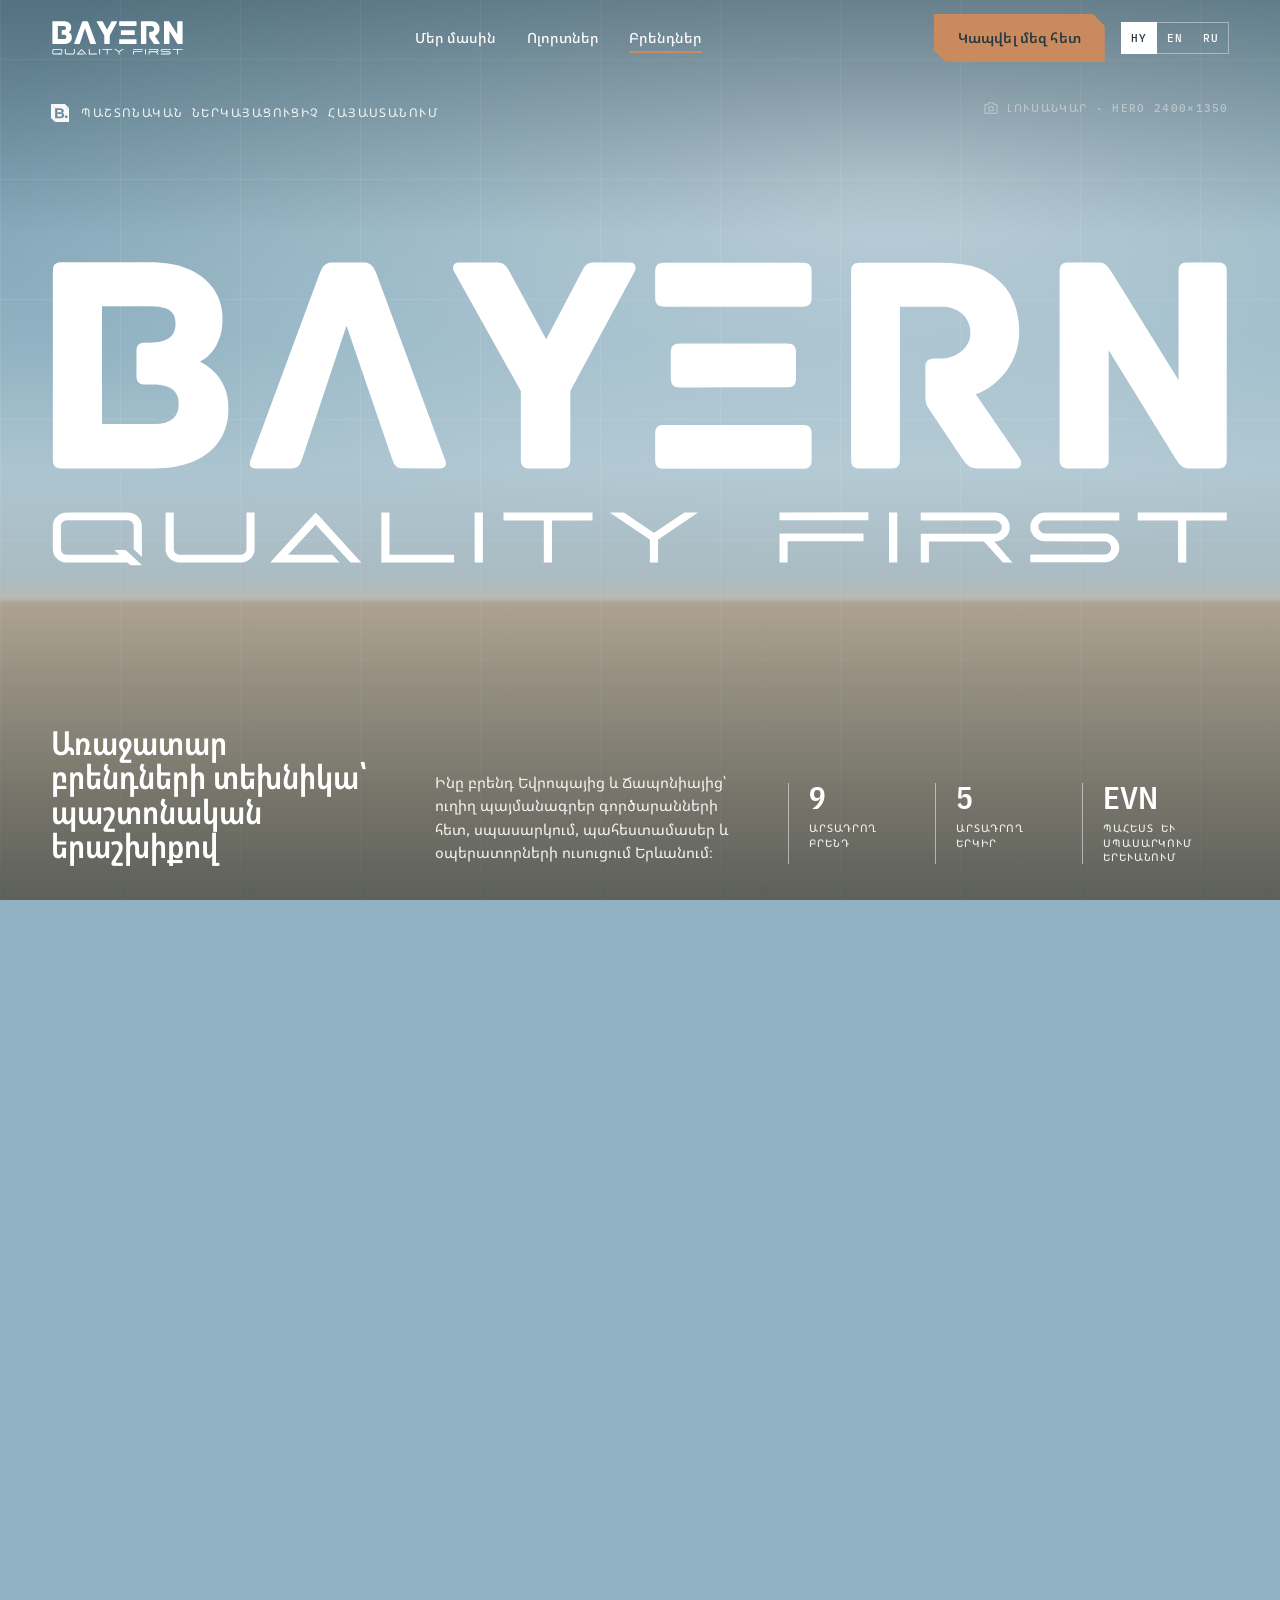
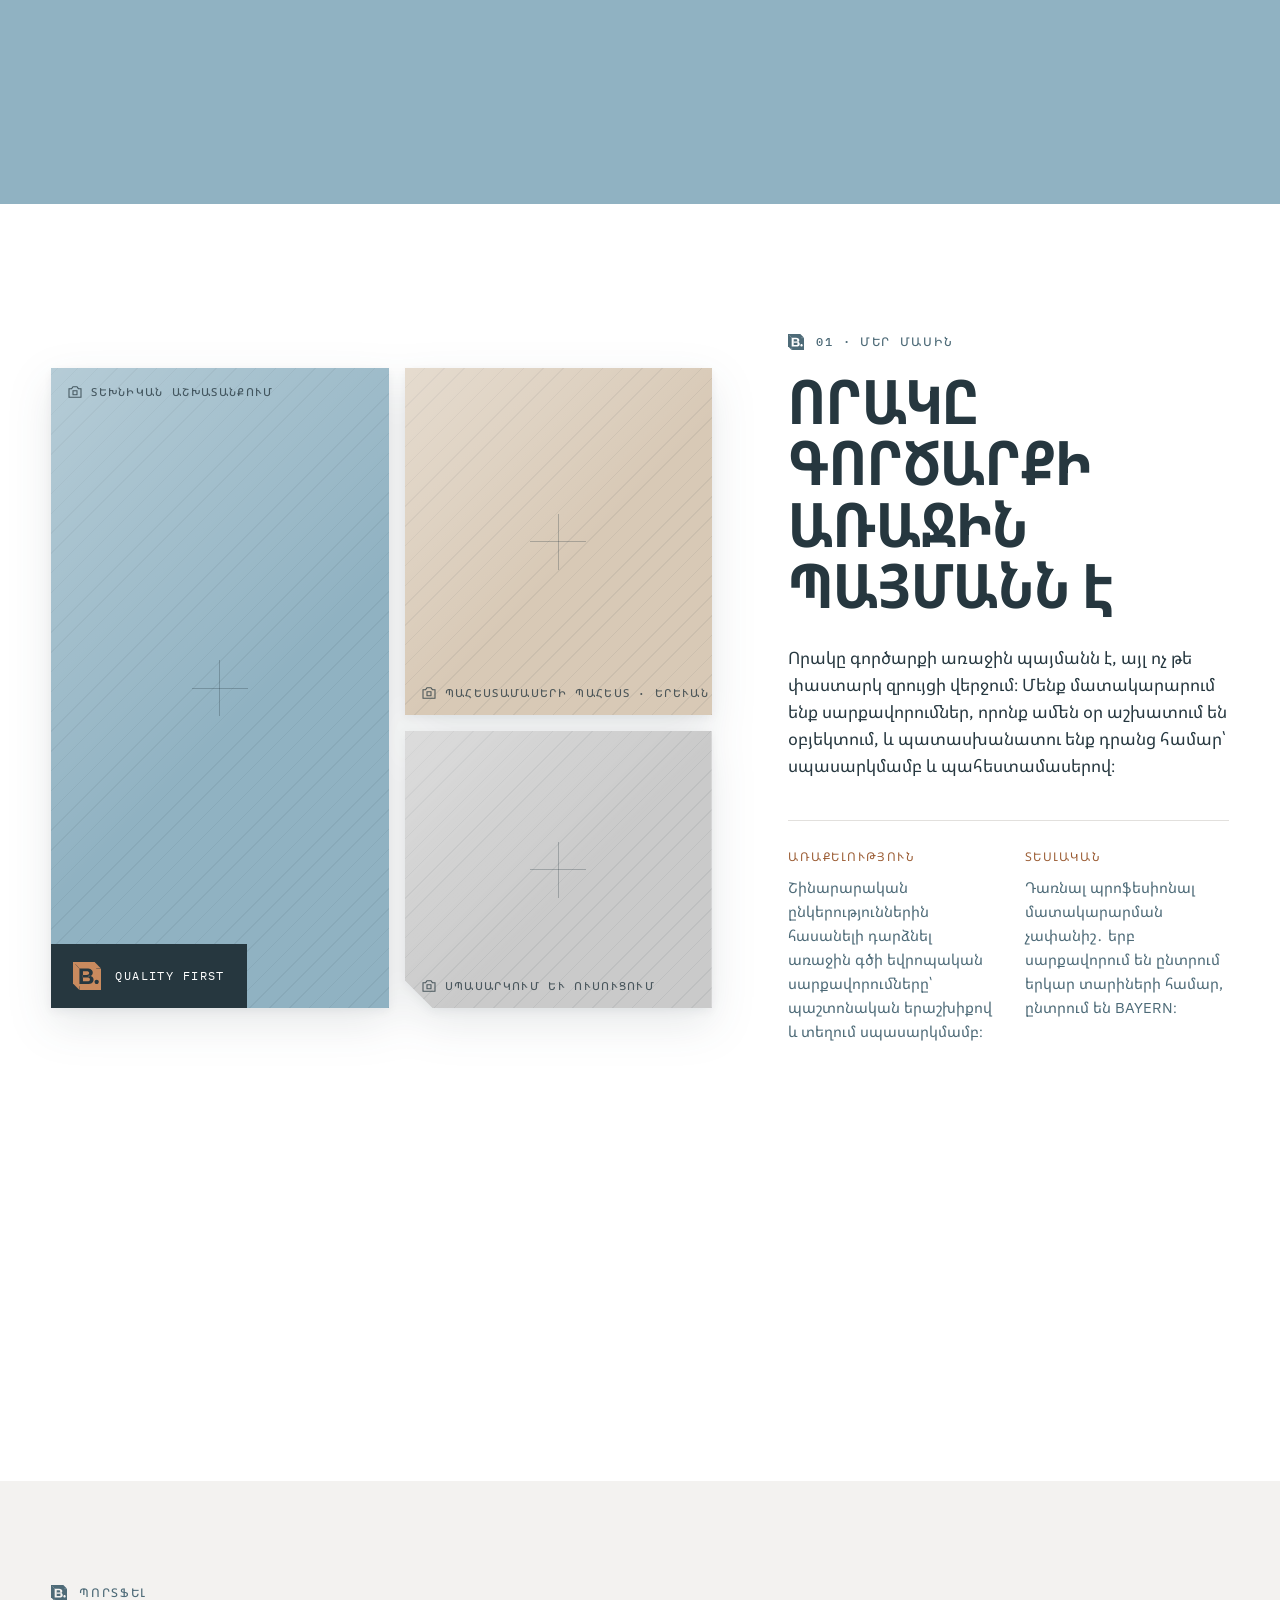
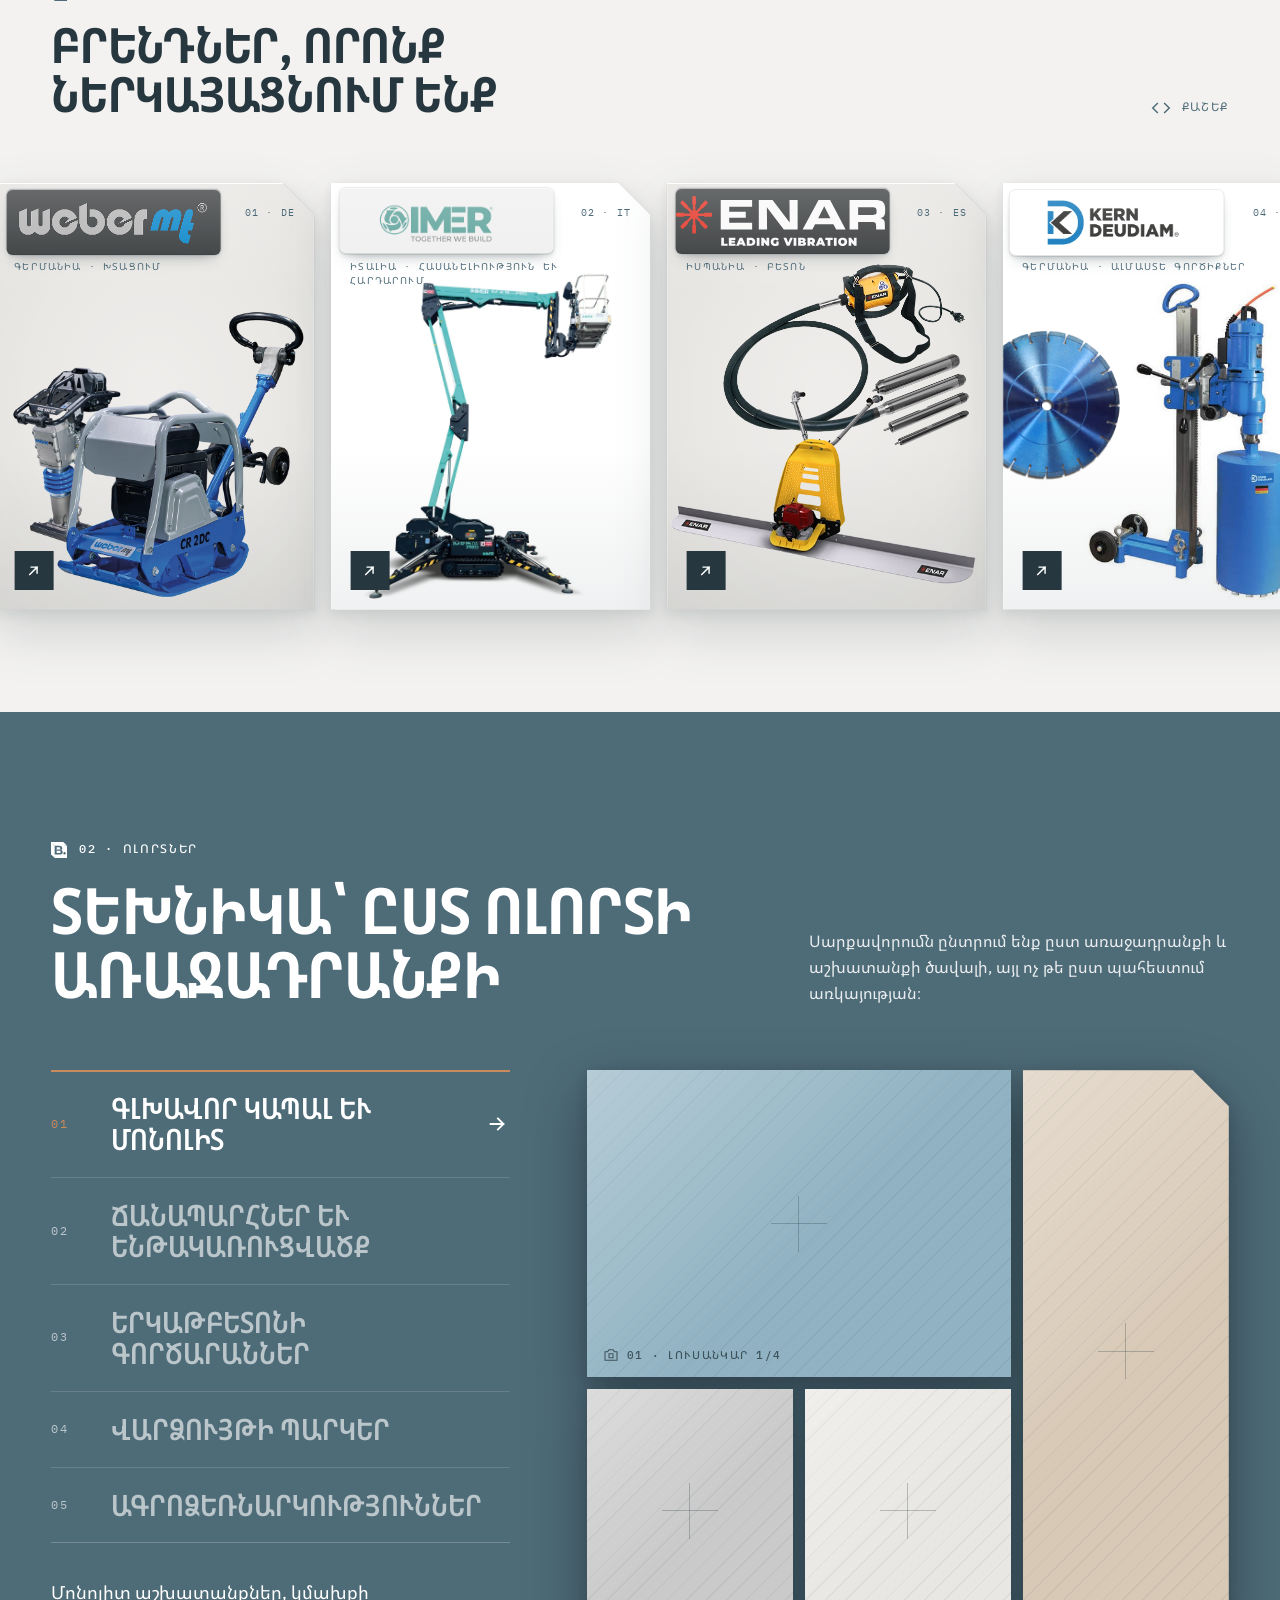
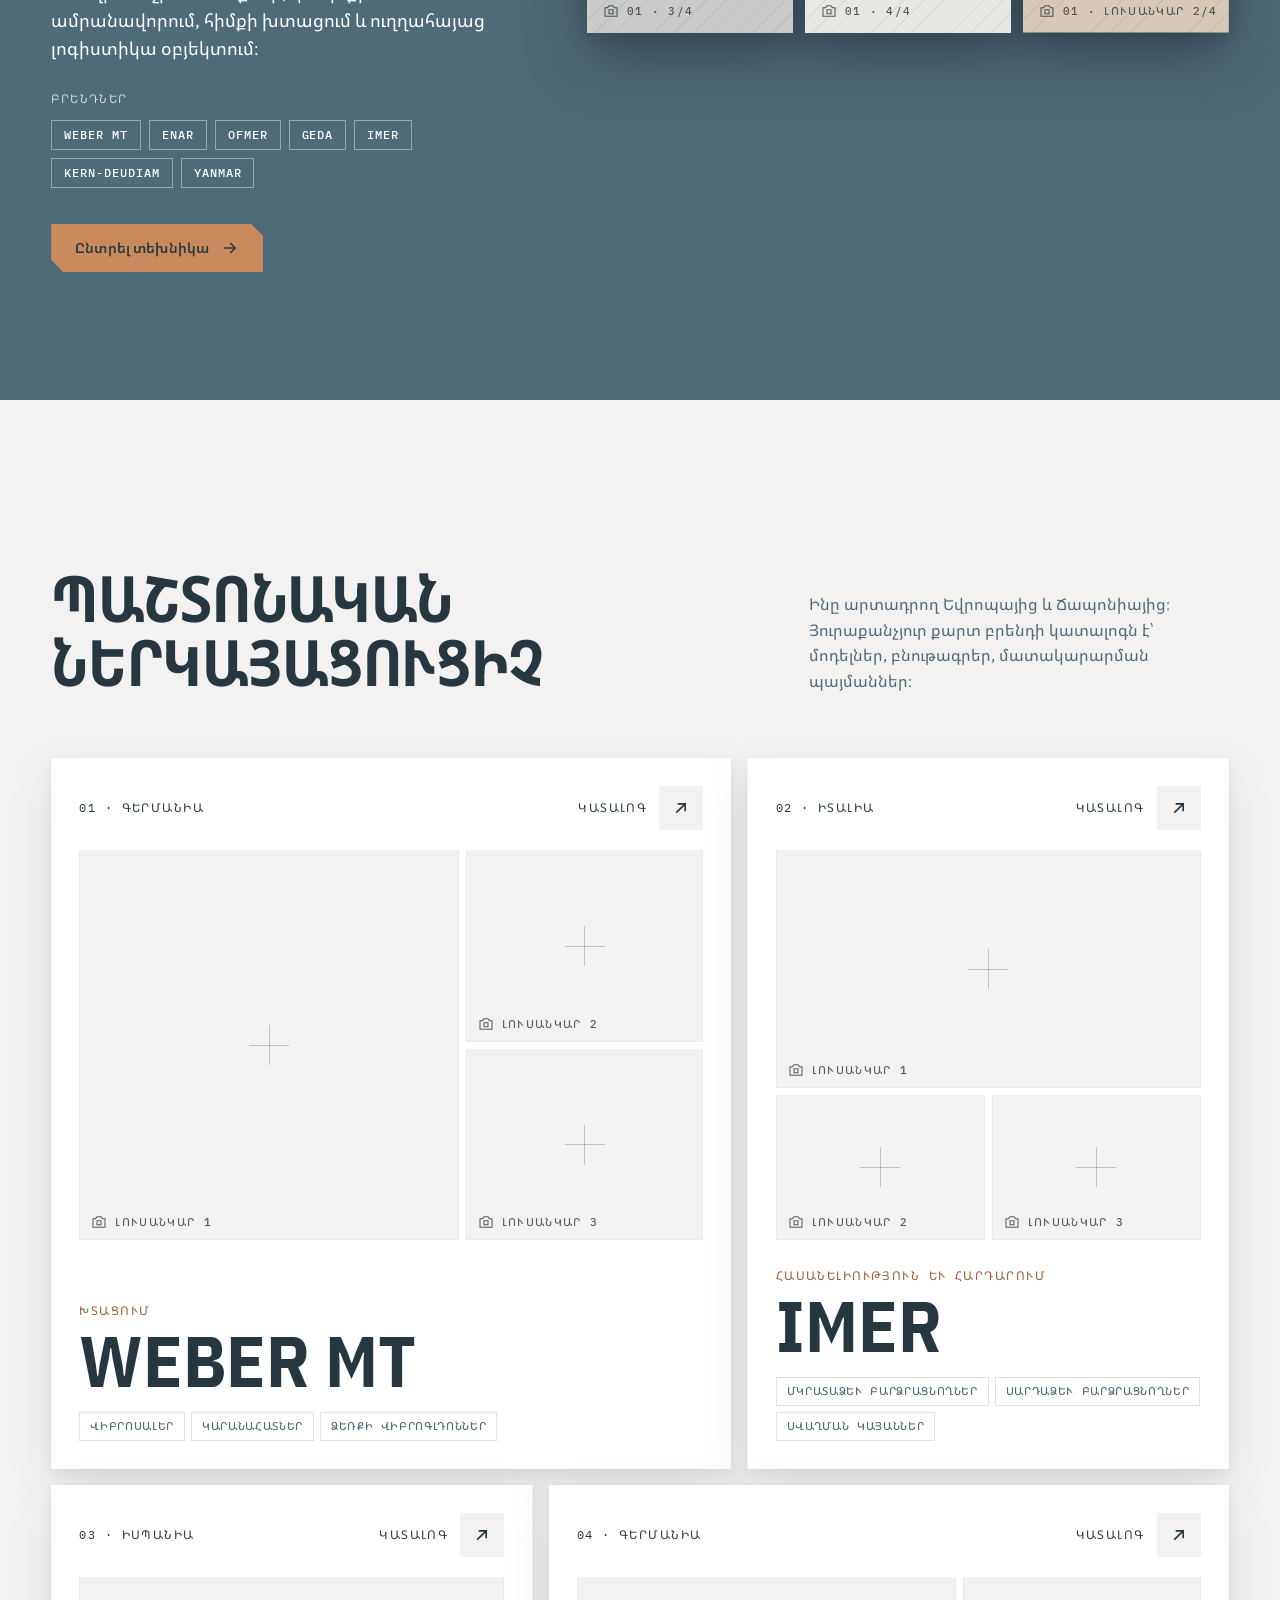
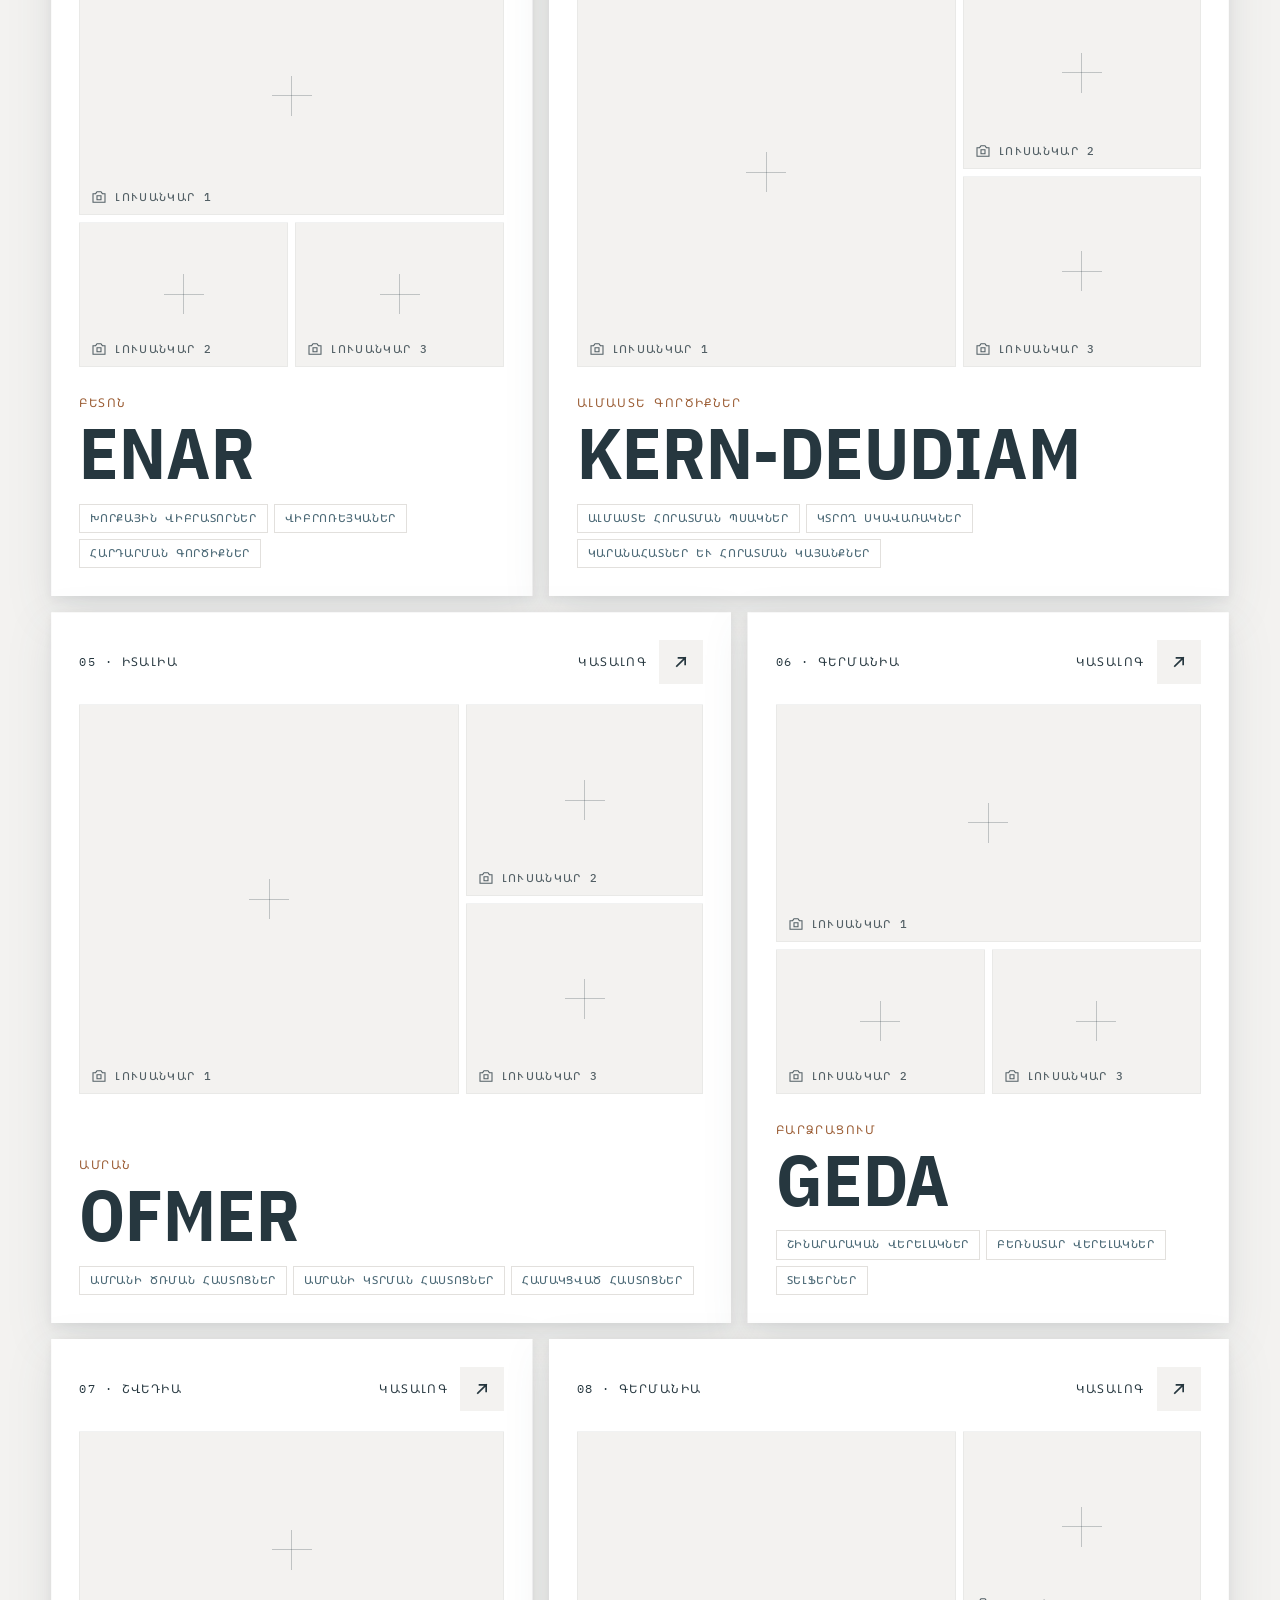
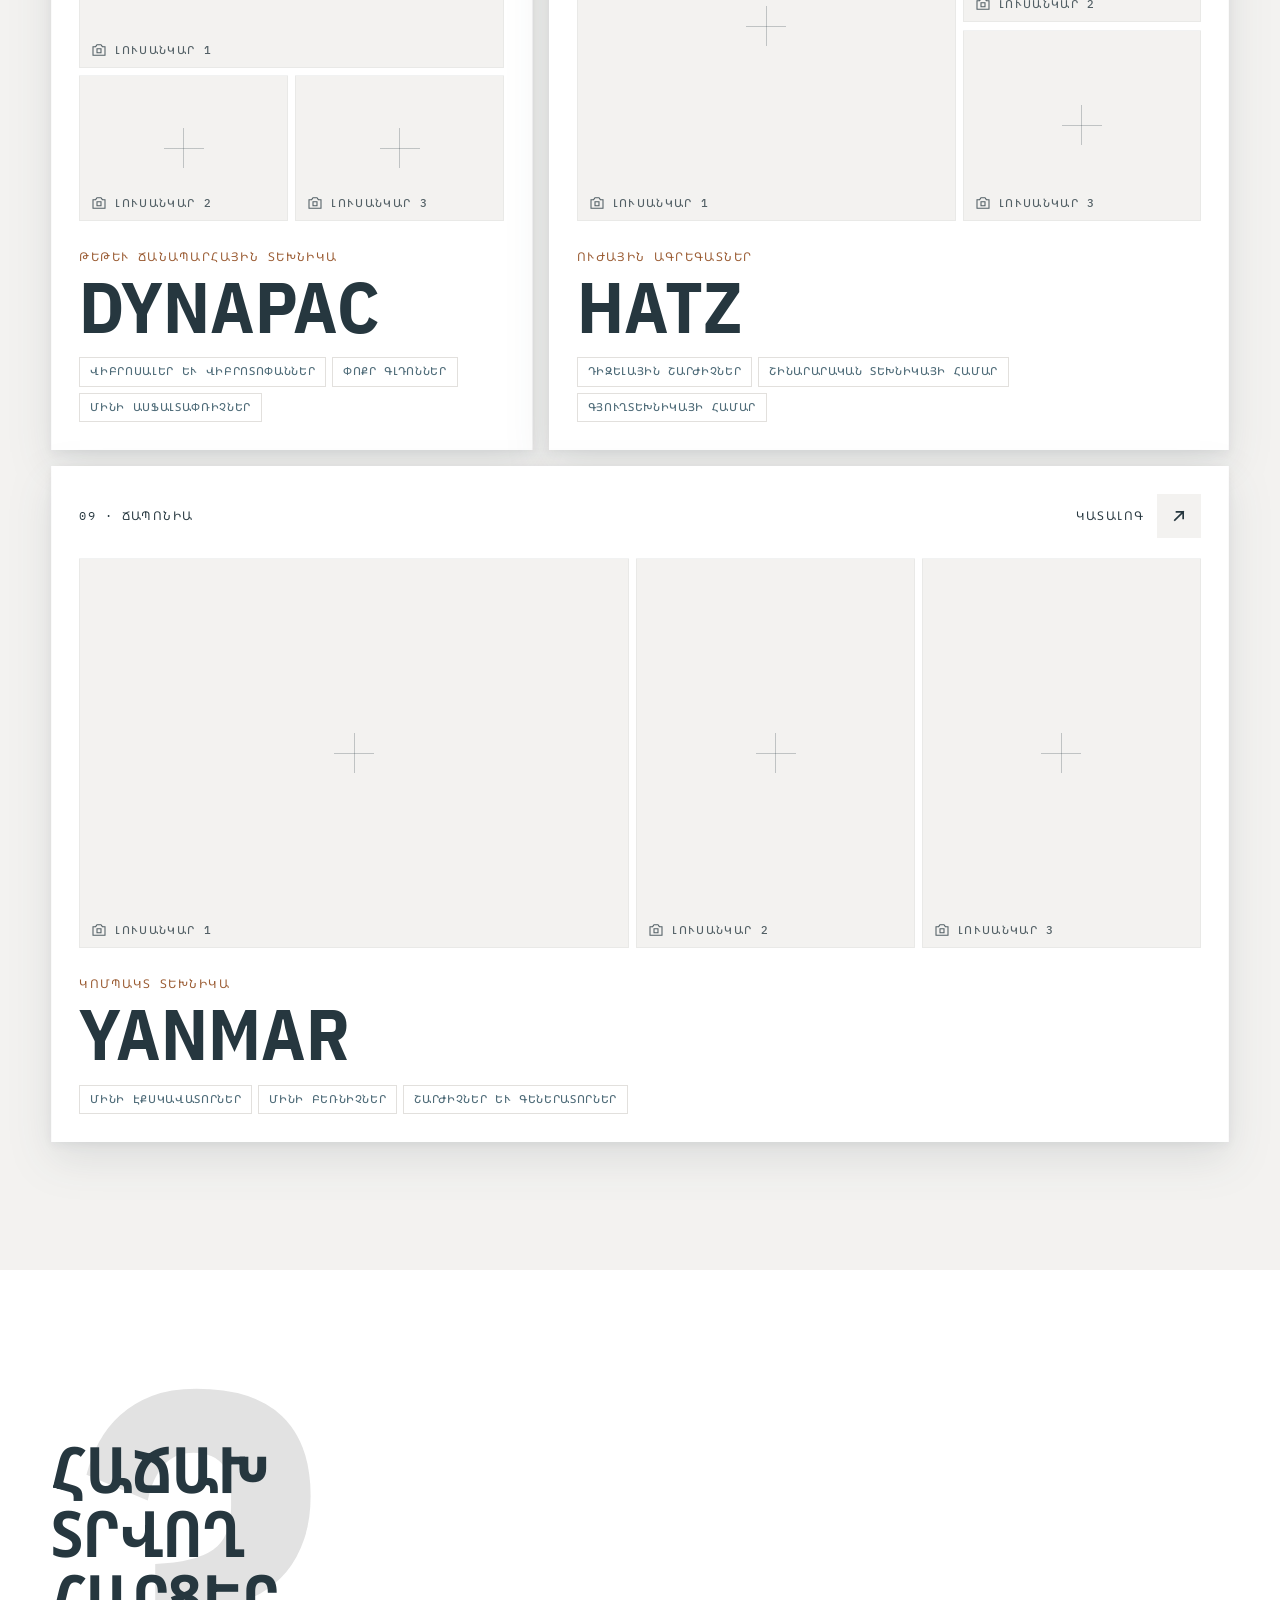
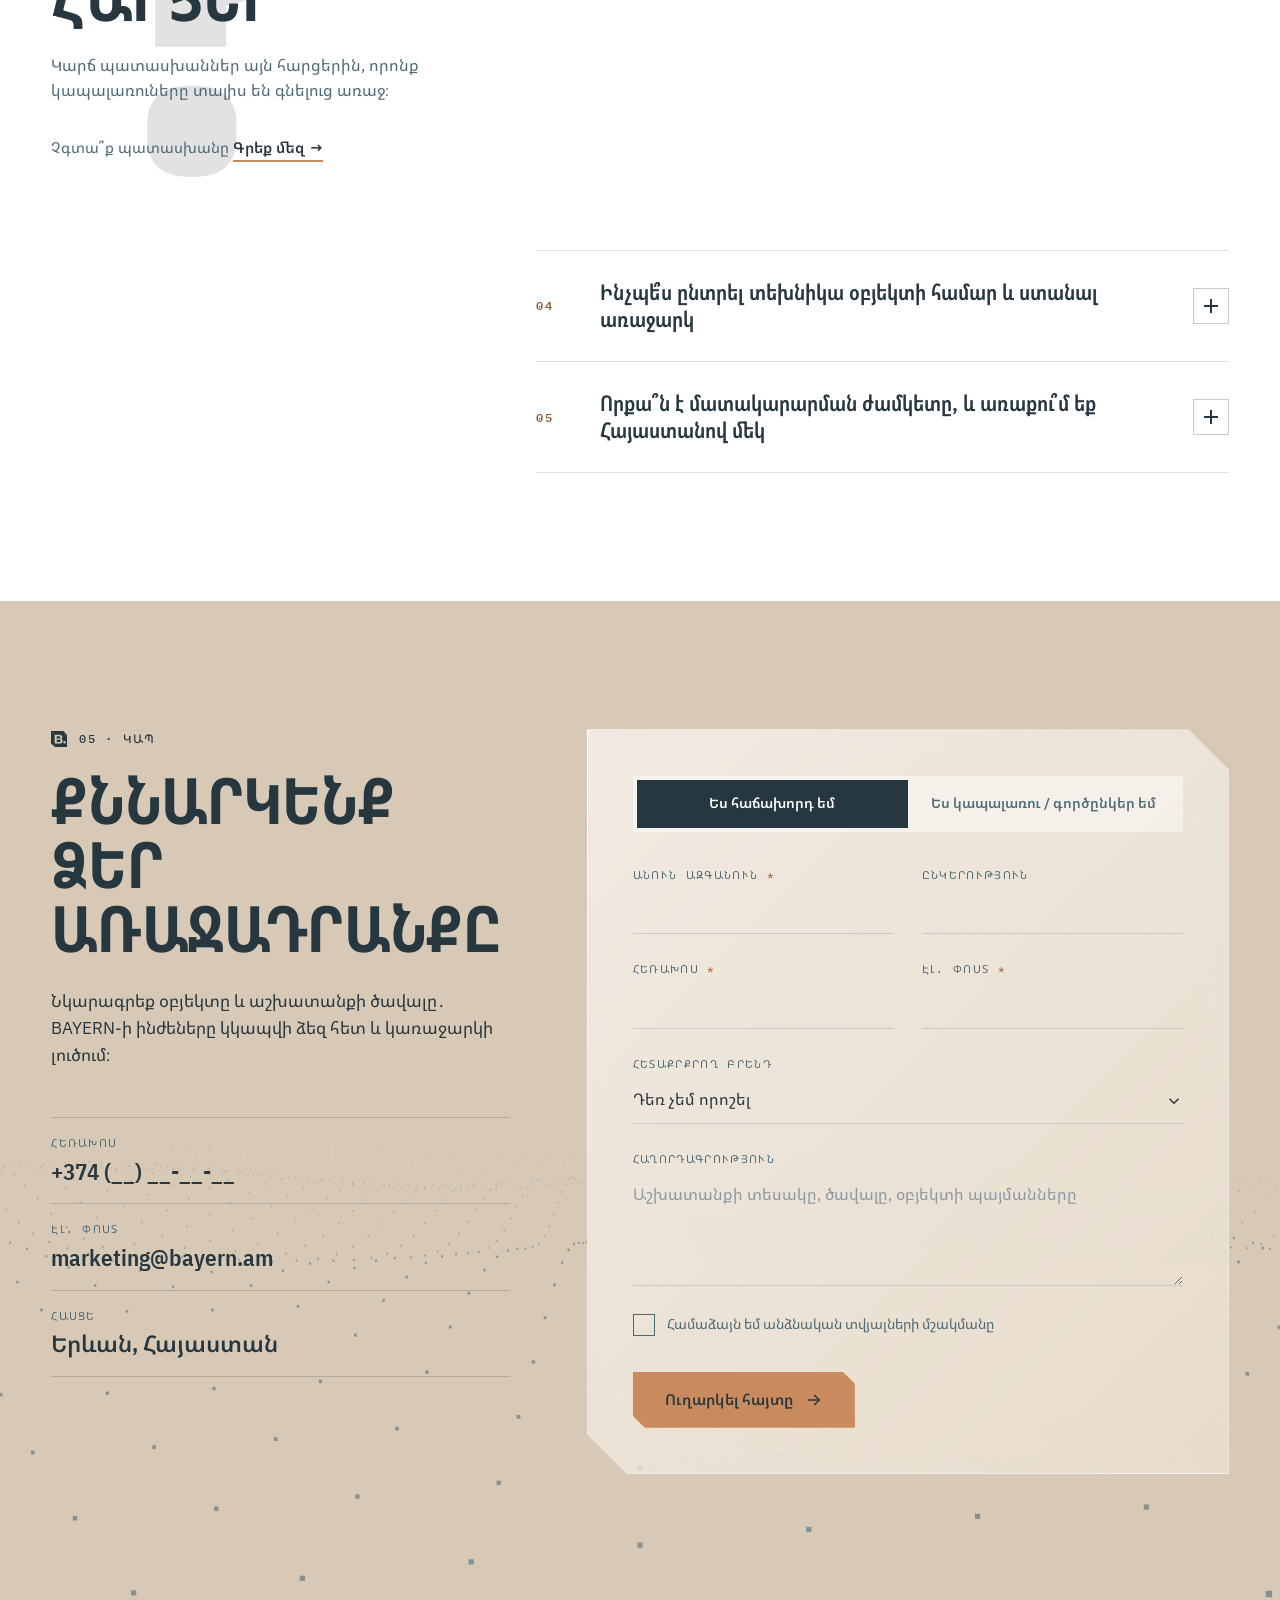
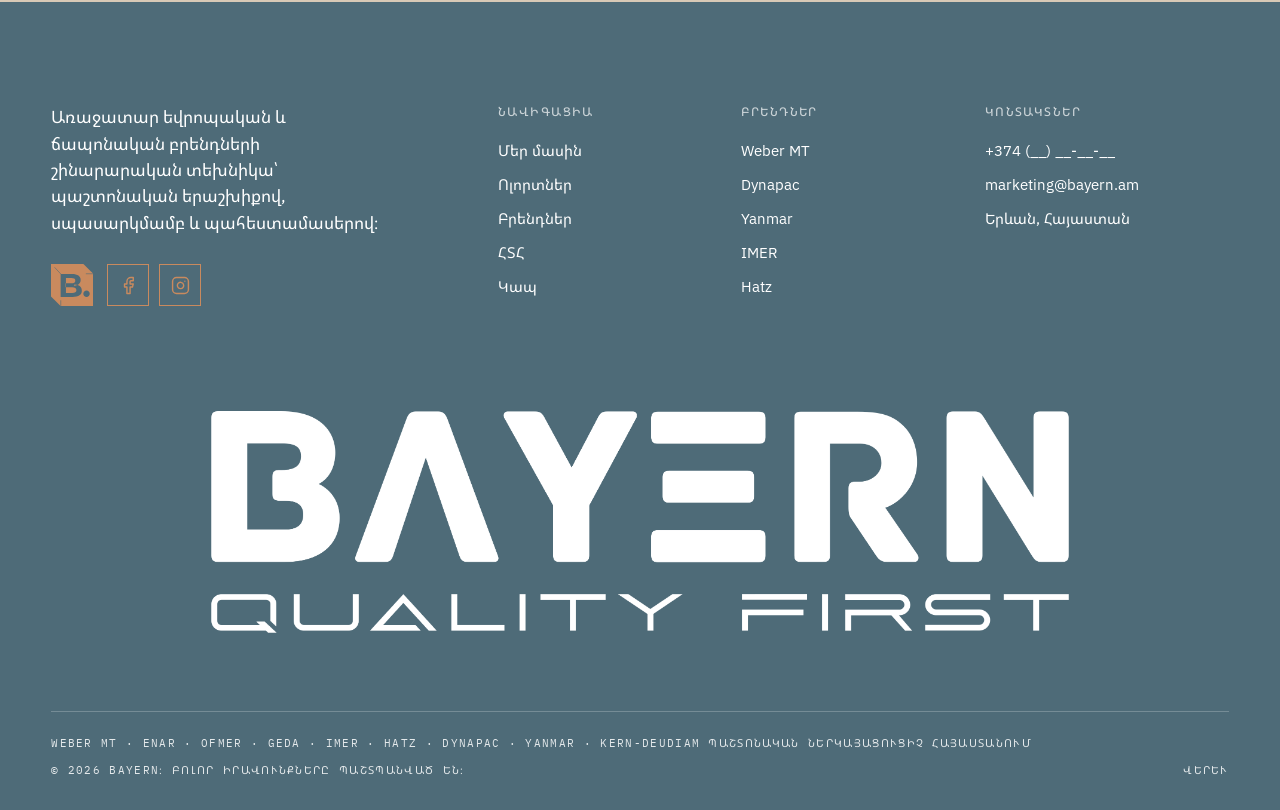
==== commit 359c3f39: "Card volume, brand collages, values cards from mockup, card build tools - Portfolio cards: outline +" ====
--- a/index.html
+++ b/index.html
@@ -152,25 +152,25 @@
           <div class="container">
             <ul class="values">
               <li class="value reveal">
-                <svg class="value__icon" viewBox="0 0 24 24" aria-hidden="true"><path d="M6 6h12v12H6z"/><path d="M12 2v7M12 15v7M2 12h7M15 12h7"/></svg>
+                <img class="value__art" src="assets/img/values/value-1.jpg" alt="" loading="lazy" decoding="async">
                 <span class="value__num mono">01</span>
                 <h3 data-i18n="value.1.title"></h3>
                 <p data-i18n="value.1.text"></p>
               </li>
               <li class="value reveal" style="--d:.08s">
-                <svg class="value__icon" viewBox="0 0 24 24" aria-hidden="true"><path d="M12 3l8 3v6c0 4.8-3.4 8-8 9-4.6-1-8-4.2-8-9V6z"/><path d="M8.5 12l2.5 2.5 4.5-5"/></svg>
+                <img class="value__art" src="assets/img/values/value-2.jpg" alt="" loading="lazy" decoding="async">
                 <span class="value__num mono">02</span>
                 <h3 data-i18n="value.2.title"></h3>
                 <p data-i18n="value.2.text"></p>
               </li>
               <li class="value reveal" style="--d:.16s">
-                <svg class="value__icon value__icon--round" viewBox="0 0 24 24" aria-hidden="true"><path d="m11 17 2 2a1 1 0 1 0 3-3"/><path d="m14 14 2.5 2.5a1 1 0 1 0 3-3l-3.88-3.88a3 3 0 0 0-4.24 0l-.88.88a1 1 0 1 1-3-3l2.81-2.81a5.79 5.79 0 0 1 7.06-.87l.47.28a2 2 0 0 0 1.42.25L21 4"/><path d="m21 3 1 11h-2"/><path d="M3 3 2 14l6.5 6.5a1 1 0 1 0 3-3"/><path d="M3 4h8"/></svg>
+                <img class="value__art" src="assets/img/values/value-3.jpg" alt="" loading="lazy" decoding="async">
                 <span class="value__num mono">03</span>
                 <h3 data-i18n="value.3.title"></h3>
                 <p data-i18n="value.3.text"></p>
               </li>
               <li class="value reveal" style="--d:.24s">
-                <svg class="value__icon" viewBox="0 0 24 24" aria-hidden="true"><path d="M2 12h5l3-7 4 14 3-7h5"/></svg>
+                <img class="value__art" src="assets/img/values/value-4.jpg" alt="" loading="lazy" decoding="async">
                 <span class="value__num mono">04</span>
                 <h3 data-i18n="value.4.title"></h3>
                 <p data-i18n="value.4.text"></p>
@@ -198,10 +198,11 @@
 
         <div class="carousel" data-carousel>
           <div class="carousel__track">
-            <a class="bcard" href="#brand-weber-mt" draggable="false">
+            <!-- portfolio:start -->
+            <a class="bcard bcard--tint" href="#brand-weber-mt" draggable="false">
               <div class="bcard__art" aria-hidden="true">
                 <img class="bcard__layer bcard__layer--photo" src="assets/img/portfolio/weber-mt/weber3.png" style="left:3.333%;top:41.458%;width:36.944%;height:43.958%" alt="" draggable="false" loading="lazy" decoding="async">
-                <span class="bcard__plate" style="left:3.611%;top:1.458%;width:66.944%;height:15.417%;background:#313436"><svg class="bcard__dash" aria-hidden="true"><rect x="0.75" y="0.75" width="calc(100% - 1.5px)" height="calc(100% - 1.5px)"/></svg></span>
+                <span class="bcard__plate" style="left:3.611%;top:1.458%;width:66.944%;height:15.417%;--plate:#313436"></span>
                 <img class="bcard__layer bcard__layer--logo" src="assets/img/portfolio/weber-mt/webermt-logo.png" style="left:5%;top:2.5%;width:64.167%;height:13.125%" alt="" draggable="false" loading="lazy" decoding="async">
                 <img class="bcard__layer bcard__layer--photo" src="assets/img/portfolio/weber-mt/weber2.webp" style="left:18.333%;top:29.167%;width:79.722%;height:68.75%" alt="" draggable="false" loading="lazy" decoding="async">
               </div>
@@ -212,8 +213,8 @@
             </a>
             <a class="bcard" href="#brand-imer" style="--card-bg:#FFFFFF" draggable="false">
               <div class="bcard__art" aria-hidden="true">
-                <img class="bcard__layer bcard__layer--photo" src="assets/img/portfolio/imer/imer2.jpg" style="left:1.111%;top:13.333%;width:100%;height:92.917%" alt="" draggable="false" loading="lazy" decoding="async">
-                <span class="bcard__plate" style="left:2.778%;top:1.25%;width:66.944%;height:15.417%;background:#EFEFEF"><svg class="bcard__dash" aria-hidden="true"><rect x="0.75" y="0.75" width="calc(100% - 1.5px)" height="calc(100% - 1.5px)"/></svg></span>
+                <img class="bcard__layer bcard__layer--photo" src="assets/img/portfolio/imer/imer2.webp" style="left:1.111%;top:13.333%;width:100%;height:92.917%" alt="" draggable="false" loading="lazy" decoding="async">
+                <span class="bcard__plate" style="left:2.778%;top:1.25%;width:66.944%;height:15.417%;--plate:#EFEFEF"></span>
                 <img class="bcard__layer bcard__layer--logo" src="assets/img/portfolio/imer/imer-logo.png" style="left:13.056%;top:2.292%;width:44.722%;height:13.333%" alt="" draggable="false" loading="lazy" decoding="async">
               </div>
               <h3 class="sr-only">IMER</h3>
@@ -221,9 +222,9 @@
               <p class="bcard__meta mono"><span data-i18n="country.it"></span> · <span data-i18n="cat.access"></span></p>
               <span class="bcard__go" aria-hidden="true"><svg viewBox="0 0 24 24" aria-hidden="true"><path d="M7 17L17 7M9 7h8v8"/></svg></span>
             </a>
-            <a class="bcard" href="#brand-enar" draggable="false">
-              <div class="bcard__art" aria-hidden="true">
-                <span class="bcard__plate" style="left:2.778%;top:1.25%;width:66.944%;height:15.417%;background:#313436"><svg class="bcard__dash" aria-hidden="true"><rect x="0.75" y="0.75" width="calc(100% - 1.5px)" height="calc(100% - 1.5px)"/></svg></span>
+            <a class="bcard bcard--tint" href="#brand-enar" draggable="false">
+              <div class="bcard__art" aria-hidden="true">
+                <span class="bcard__plate" style="left:2.778%;top:1.25%;width:66.944%;height:15.417%;--plate:#313436"></span>
                 <img class="bcard__layer bcard__layer--logo bcard__layer--contain" src="assets/img/portfolio/enar/enar-logo.svg" style="left:2.778%;top:2.708%;width:65.556%;height:12.5%" alt="" draggable="false" loading="lazy" decoding="async">
                 <img class="bcard__layer bcard__layer--photo" src="assets/img/portfolio/enar/enar3.webp" style="left:16.944%;top:10.208%;width:78.889%;height:59.167%" alt="" draggable="false" loading="lazy" decoding="async">
                 <img class="bcard__layer bcard__layer--photo" src="assets/img/portfolio/enar/enar4.webp" style="left:0.556%;top:34.583%;width:97.222%;height:72.917%" alt="" draggable="false" loading="lazy" decoding="async">
@@ -235,8 +236,8 @@
             </a>
             <a class="bcard" href="#brand-kern-deudiam" style="--card-bg:#FFFFFF" draggable="false">
               <div class="bcard__art" aria-hidden="true">
-                <span class="bcard__plate" style="left:2.222%;top:1.667%;width:66.944%;height:15.417%;background:#FFFFFF"><svg class="bcard__dash" aria-hidden="true"><rect x="0.75" y="0.75" width="calc(100% - 1.5px)" height="calc(100% - 1.5px)"/></svg></span>
-                <span class="bcard__layer bcard__layer--logo bcard__crop" style="left:10.556%;top:3.125%;width:47.778%;height:12.5%"><img src="assets/img/portfolio/kern-deudiam/kern-logo.jpg" style="width:100.258%;height:161.667%;left:-0.129%;top:-31.667%" alt="" draggable="false" loading="lazy" decoding="async"></span>
+                <span class="bcard__plate" style="left:2.222%;top:1.667%;width:66.944%;height:15.417%;--plate:#FFFFFF"></span>
+                <span class="bcard__layer bcard__layer--logo bcard__crop" style="left:10.556%;top:3.125%;width:47.778%;height:12.5%"><img src="assets/img/portfolio/kern-deudiam/kern-logo.webp" style="width:100.258%;height:161.667%;left:-0.129%;top:-31.667%" alt="" draggable="false" loading="lazy" decoding="async"></span>
                 <img class="bcard__layer bcard__layer--photo" src="assets/img/portfolio/kern-deudiam/kern6.jpg" style="left:25.556%;top:21.875%;width:64.722%;height:77.083%" alt="" draggable="false" loading="lazy" decoding="async">
                 <img class="bcard__layer bcard__layer--photo" src="assets/img/portfolio/kern-deudiam/kern7.webp" style="left:-16.111%;top:29.167%;width:59.722%;height:44.792%" alt="" draggable="false" loading="lazy" decoding="async">
               </div>
@@ -245,11 +246,11 @@
               <p class="bcard__meta mono"><span data-i18n="country.de"></span> · <span data-i18n="cat.diamond"></span></p>
               <span class="bcard__go" aria-hidden="true"><svg viewBox="0 0 24 24" aria-hidden="true"><path d="M7 17L17 7M9 7h8v8"/></svg></span>
             </a>
-            <a class="bcard" href="#brand-ofmer" draggable="false">
-              <div class="bcard__art" aria-hidden="true">
-                <span class="bcard__plate" style="left:2.778%;top:1.25%;width:66.944%;height:15.417%;background:#313436"><svg class="bcard__dash" aria-hidden="true"><rect x="0.75" y="0.75" width="calc(100% - 1.5px)" height="calc(100% - 1.5px)"/></svg></span>
+            <a class="bcard bcard--tint" href="#brand-ofmer" draggable="false">
+              <div class="bcard__art" aria-hidden="true">
+                <span class="bcard__plate" style="left:2.778%;top:1.25%;width:66.944%;height:15.417%;--plate:#313436"></span>
                 <img class="bcard__layer bcard__layer--photo" src="assets/img/portfolio/ofmer/ofmer3.webp" style="left:4.167%;top:18.125%;width:116.111%;height:87.292%" alt="" draggable="false" loading="lazy" decoding="async">
-                <img class="bcard__layer bcard__layer--logo" src="assets/img/portfolio/ofmer/ofmer-logo.png" style="left:7.5%;top:4.583%;width:60.833%;height:8.542%" alt="" draggable="false" loading="lazy" decoding="async">
+                <img class="bcard__layer bcard__layer--logo" src="assets/img/portfolio/ofmer/ofmer-logo.webp" style="left:7.5%;top:4.583%;width:60.833%;height:8.542%" alt="" draggable="false" loading="lazy" decoding="async">
               </div>
               <h3 class="sr-only">Ofmer</h3>
               <span class="bcard__num mono">05 · IT</span>
@@ -259,7 +260,7 @@
             <a class="bcard" href="#brand-geda" style="--card-bg:#FFFFFF" draggable="false">
               <div class="bcard__art" aria-hidden="true">
                 <img class="bcard__layer bcard__layer--photo" src="assets/img/portfolio/geda/geda5.jpg" style="left:5%;top:24.792%;width:101.389%;height:76.042%" alt="" draggable="false" loading="lazy" decoding="async">
-                <span class="bcard__plate" style="left:2.778%;top:1.25%;width:66.944%;height:15.417%;background:#FFFFFF"><svg class="bcard__dash" aria-hidden="true"><rect x="0.75" y="0.75" width="calc(100% - 1.5px)" height="calc(100% - 1.5px)"/></svg></span>
+                <span class="bcard__plate" style="left:2.778%;top:1.25%;width:66.944%;height:15.417%;--plate:#FFFFFF"></span>
                 <img class="bcard__layer bcard__layer--logo" src="assets/img/portfolio/geda/geda-logo.png" style="left:15%;top:3.333%;width:42.5%;height:11.042%" alt="" draggable="false" loading="lazy" decoding="async">
               </div>
               <h3 class="sr-only">Geda</h3>
@@ -269,7 +270,7 @@
             </a>
             <a class="bcard" href="#brand-dynapac" style="--card-bg:#ECEBE9" draggable="false">
               <div class="bcard__art" aria-hidden="true">
-                <span class="bcard__plate" style="left:2.222%;top:1.667%;width:66.944%;height:15.417%;background:#9A2A20"><svg class="bcard__dash" aria-hidden="true"><rect x="0.75" y="0.75" width="calc(100% - 1.5px)" height="calc(100% - 1.5px)"/></svg></span>
+                <span class="bcard__plate" style="left:2.222%;top:1.667%;width:66.944%;height:15.417%;--plate:#9A2A20"></span>
                 <img class="bcard__layer bcard__layer--logo" src="assets/img/portfolio/dynapac/dynapac-logo.png" style="left:2.778%;top:3.125%;width:66.111%;height:12.5%" alt="" draggable="false" loading="lazy" decoding="async">
                 <img class="bcard__layer bcard__layer--photo" src="assets/img/portfolio/dynapac/dynapac4.webp" style="left:0%;top:25.625%;width:105.833%;height:59.792%" alt="" draggable="false" loading="lazy" decoding="async">
               </div>
@@ -281,7 +282,7 @@
             <a class="bcard" href="#brand-hatz" style="--card-bg:#E5E5E5" draggable="false">
               <div class="bcard__art" aria-hidden="true">
                 <img class="bcard__layer bcard__layer--photo" src="assets/img/portfolio/hatz/hatz4.webp" style="left:-16.389%;top:33.542%;width:141.944%;height:66.458%" alt="" draggable="false" loading="lazy" decoding="async">
-                <span class="bcard__plate" style="left:2.222%;top:1.875%;width:66.944%;height:15.417%;background:#DA281B"><svg class="bcard__dash" aria-hidden="true"><rect x="0.75" y="0.75" width="calc(100% - 1.5px)" height="calc(100% - 1.5px)"/></svg></span>
+                <span class="bcard__plate" style="left:2.222%;top:1.875%;width:66.944%;height:15.417%;--plate:#DA281B"></span>
                 <span class="bcard__layer bcard__layer--logo bcard__crop" style="left:12.222%;top:2.708%;width:46.944%;height:12.708%"><img src="assets/img/portfolio/hatz/hatz-logo.webp" style="width:100%;height:249.484%;left:0%;top:-121.508%" alt="" draggable="false" loading="lazy" decoding="async"></span>
               </div>
               <h3 class="sr-only">Hatz</h3>
@@ -292,7 +293,7 @@
             <a class="bcard" href="#brand-yanmar" style="--card-bg:#FFFFFF" draggable="false">
               <div class="bcard__art" aria-hidden="true">
                 <img class="bcard__layer bcard__layer--photo" src="assets/img/portfolio/yanmar/yanmar3.jpg" style="left:10.556%;top:17.708%;width:97.222%;height:81.042%" alt="" draggable="false" loading="lazy" decoding="async">
-                <span class="bcard__plate" style="left:2.222%;top:1.667%;width:66.944%;height:15.417%;background:#FFFFFF"><svg class="bcard__dash" aria-hidden="true"><rect x="0.75" y="0.75" width="calc(100% - 1.5px)" height="calc(100% - 1.5px)"/></svg></span>
+                <span class="bcard__plate" style="left:2.222%;top:1.667%;width:66.944%;height:15.417%;--plate:#FFFFFF"></span>
                 <span class="bcard__layer bcard__layer--logo bcard__crop" style="left:2.778%;top:3.75%;width:63.889%;height:11.667%"><img src="assets/img/portfolio/yanmar/yanmar-logo.png" style="width:110.217%;height:100%;left:-3.043%;top:0%" alt="" draggable="false" loading="lazy" decoding="async"></span>
               </div>
               <h3 class="sr-only">Yanmar</h3>
@@ -300,6 +301,7 @@
               <p class="bcard__meta mono"><span data-i18n="country.jp"></span> · <span data-i18n="cat.compact"></span></p>
               <span class="bcard__go" aria-hidden="true"><svg viewBox="0 0 24 24" aria-hidden="true"><path d="M7 17L17 7M9 7h8v8"/></svg></span>
             </a>
+            <!-- portfolio:end -->
           </div>
         </div>
       </section>
@@ -352,95 +354,125 @@
         </div>
 
         <div class="container bento">
+          <!-- brands:start -->
           <a class="pcard pcard--wide reveal" id="brand-weber-mt" href="catalog.html?brand=weber-mt">
-            <div class="pcard__top mono"><span>01 · <span data-i18n="country.de"></span></span><span class="pcard__go"><span data-i18n="brands.more"></span><span class="pcard__arrow"><svg viewBox="0 0 24 24"><path d="M7 17L17 7M9 7h8v8"/></svg></span></span></div>
-            <div class="pcard__media"><div class="ph ph--steel"><span class="ph__label"><svg viewBox="0 0 24 24"><path d="M3 7h4l2-3h6l2 3h4v13H3z"/><path d="M9 10h6v6H9z"/></svg>Weber MT · <span data-i18n="ph"></span></span></div></div>
+            <div class="pcard__top mono"><span>01 · <span data-i18n="country.de"></span></span><span class="pcard__go"><span data-i18n="brands.more"></span><span class="pcard__arrow"><svg viewBox="0 0 24 24" aria-hidden="true"><path d="M7 17L17 7M9 7h8v8"/></svg></span></span></div>
+            <div class="pcard__media collage collage--wide" style="aspect-ratio:704 / 440" aria-hidden="true">
+              <span class="collage__tile collage__tile--ph" style="left:0%;top:0%;width:60.795%;height:100%;background:#F3F2F0"><span class="ph__label"><svg viewBox="0 0 24 24"><path d="M3 7h4l2-3h6l2 3h4v13H3z"/><path d="M9 10h6v6H9z"/></svg><span data-i18n="ph"></span> 1</span></span>
+              <span class="collage__tile collage__tile--ph" style="left:61.932%;top:0%;width:38.068%;height:49.091%;background:#F3F2F0"><span class="ph__label"><svg viewBox="0 0 24 24"><path d="M3 7h4l2-3h6l2 3h4v13H3z"/><path d="M9 10h6v6H9z"/></svg><span data-i18n="ph"></span> 2</span></span>
+              <span class="collage__tile collage__tile--ph" style="left:61.932%;top:50.909%;width:38.068%;height:49.091%;background:#F3F2F0"><span class="ph__label"><svg viewBox="0 0 24 24"><path d="M3 7h4l2-3h6l2 3h4v13H3z"/><path d="M9 10h6v6H9z"/></svg><span data-i18n="ph"></span> 3</span></span>
+            </div>
             <div class="pcard__body">
               <p class="pcard__cat mono" data-i18n="cat.compaction"></p>
               <h3 class="pcard__name">Weber MT</h3>
               <ul class="pcard__list"><li data-i18n="weber.p1"></li><li data-i18n="weber.p2"></li><li data-i18n="weber.p3"></li></ul>
             </div>
           </a>
-
-          <a class="pcard reveal" id="brand-enar" href="catalog.html?brand=enar" style="--d:.1s">
-            <div class="pcard__top mono"><span>02 · <span data-i18n="country.es"></span></span><span class="pcard__go"><span data-i18n="brands.more"></span><span class="pcard__arrow"><svg viewBox="0 0 24 24"><path d="M7 17L17 7M9 7h8v8"/></svg></span></span></div>
-            <div class="pcard__media"><div class="ph ph--concrete"><span class="ph__label"><svg viewBox="0 0 24 24"><path d="M3 7h4l2-3h6l2 3h4v13H3z"/><path d="M9 10h6v6H9z"/></svg>ENAR · <span data-i18n="ph"></span></span></div></div>
+          <a class="pcard reveal" id="brand-imer" href="catalog.html?brand=imer" style="--d:.1s">
+            <div class="pcard__top mono"><span>02 · <span data-i18n="country.it"></span></span><span class="pcard__go"><span data-i18n="brands.more"></span><span class="pcard__arrow"><svg viewBox="0 0 24 24" aria-hidden="true"><path d="M7 17L17 7M9 7h8v8"/></svg></span></span></div>
+            <div class="pcard__media collage collage--narrow" style="aspect-ratio:480 / 440" aria-hidden="true">
+              <span class="collage__tile collage__tile--ph" style="left:0%;top:0%;width:100%;height:60.909%;background:#F3F2F0"><span class="ph__label"><svg viewBox="0 0 24 24"><path d="M3 7h4l2-3h6l2 3h4v13H3z"/><path d="M9 10h6v6H9z"/></svg><span data-i18n="ph"></span> 1</span></span>
+              <span class="collage__tile collage__tile--ph" style="left:0%;top:62.727%;width:49.167%;height:37.273%;background:#F3F2F0"><span class="ph__label"><svg viewBox="0 0 24 24"><path d="M3 7h4l2-3h6l2 3h4v13H3z"/><path d="M9 10h6v6H9z"/></svg><span data-i18n="ph"></span> 2</span></span>
+              <span class="collage__tile collage__tile--ph" style="left:50.833%;top:62.727%;width:49.167%;height:37.273%;background:#F3F2F0"><span class="ph__label"><svg viewBox="0 0 24 24"><path d="M3 7h4l2-3h6l2 3h4v13H3z"/><path d="M9 10h6v6H9z"/></svg><span data-i18n="ph"></span> 3</span></span>
+            </div>
+            <div class="pcard__body">
+              <p class="pcard__cat mono" data-i18n="cat.access"></p>
+              <h3 class="pcard__name">IMER</h3>
+              <ul class="pcard__list"><li data-i18n="imer.p1"></li><li data-i18n="imer.p2"></li><li data-i18n="imer.p3"></li></ul>
+            </div>
+          </a>
+          <a class="pcard reveal" id="brand-enar" href="catalog.html?brand=enar">
+            <div class="pcard__top mono"><span>03 · <span data-i18n="country.es"></span></span><span class="pcard__go"><span data-i18n="brands.more"></span><span class="pcard__arrow"><svg viewBox="0 0 24 24" aria-hidden="true"><path d="M7 17L17 7M9 7h8v8"/></svg></span></span></div>
+            <div class="pcard__media collage collage--narrow" style="aspect-ratio:480 / 440" aria-hidden="true">
+              <span class="collage__tile collage__tile--ph" style="left:0%;top:0%;width:100%;height:60.909%;background:#F3F2F0"><span class="ph__label"><svg viewBox="0 0 24 24"><path d="M3 7h4l2-3h6l2 3h4v13H3z"/><path d="M9 10h6v6H9z"/></svg><span data-i18n="ph"></span> 1</span></span>
+              <span class="collage__tile collage__tile--ph" style="left:0%;top:62.727%;width:49.167%;height:37.273%;background:#F3F2F0"><span class="ph__label"><svg viewBox="0 0 24 24"><path d="M3 7h4l2-3h6l2 3h4v13H3z"/><path d="M9 10h6v6H9z"/></svg><span data-i18n="ph"></span> 2</span></span>
+              <span class="collage__tile collage__tile--ph" style="left:50.833%;top:62.727%;width:49.167%;height:37.273%;background:#F3F2F0"><span class="ph__label"><svg viewBox="0 0 24 24"><path d="M3 7h4l2-3h6l2 3h4v13H3z"/><path d="M9 10h6v6H9z"/></svg><span data-i18n="ph"></span> 3</span></span>
+            </div>
             <div class="pcard__body">
               <p class="pcard__cat mono" data-i18n="cat.concrete"></p>
               <h3 class="pcard__name">ENAR</h3>
               <ul class="pcard__list"><li data-i18n="enar.p1"></li><li data-i18n="enar.p2"></li><li data-i18n="enar.p3"></li></ul>
             </div>
           </a>
-
-          <a class="pcard reveal" id="brand-ofmer" href="catalog.html?brand=ofmer">
-            <div class="pcard__top mono"><span>03 · <span data-i18n="country.it"></span></span><span class="pcard__go"><span data-i18n="brands.more"></span><span class="pcard__arrow"><svg viewBox="0 0 24 24"><path d="M7 17L17 7M9 7h8v8"/></svg></span></span></div>
-            <div class="pcard__media"><div class="ph ph--sand"><span class="ph__label"><svg viewBox="0 0 24 24"><path d="M3 7h4l2-3h6l2 3h4v13H3z"/><path d="M9 10h6v6H9z"/></svg>Ofmer · <span data-i18n="ph"></span></span></div></div>
+          <a class="pcard pcard--wide reveal" id="brand-kern-deudiam" href="catalog.html?brand=kern-deudiam" style="--d:.1s">
+            <div class="pcard__top mono"><span>04 · <span data-i18n="country.de"></span></span><span class="pcard__go"><span data-i18n="brands.more"></span><span class="pcard__arrow"><svg viewBox="0 0 24 24" aria-hidden="true"><path d="M7 17L17 7M9 7h8v8"/></svg></span></span></div>
+            <div class="pcard__media collage collage--wide" style="aspect-ratio:704 / 440" aria-hidden="true">
+              <span class="collage__tile collage__tile--ph" style="left:0%;top:0%;width:60.795%;height:100%;background:#F3F2F0"><span class="ph__label"><svg viewBox="0 0 24 24"><path d="M3 7h4l2-3h6l2 3h4v13H3z"/><path d="M9 10h6v6H9z"/></svg><span data-i18n="ph"></span> 1</span></span>
+              <span class="collage__tile collage__tile--ph" style="left:61.932%;top:0%;width:38.068%;height:49.091%;background:#F3F2F0"><span class="ph__label"><svg viewBox="0 0 24 24"><path d="M3 7h4l2-3h6l2 3h4v13H3z"/><path d="M9 10h6v6H9z"/></svg><span data-i18n="ph"></span> 2</span></span>
+              <span class="collage__tile collage__tile--ph" style="left:61.932%;top:50.909%;width:38.068%;height:49.091%;background:#F3F2F0"><span class="ph__label"><svg viewBox="0 0 24 24"><path d="M3 7h4l2-3h6l2 3h4v13H3z"/><path d="M9 10h6v6H9z"/></svg><span data-i18n="ph"></span> 3</span></span>
+            </div>
+            <div class="pcard__body">
+              <p class="pcard__cat mono" data-i18n="cat.diamond"></p>
+              <h3 class="pcard__name">Kern-Deudiam</h3>
+              <ul class="pcard__list"><li data-i18n="kern.p1"></li><li data-i18n="kern.p2"></li><li data-i18n="kern.p3"></li></ul>
+            </div>
+          </a>
+          <a class="pcard pcard--wide reveal" id="brand-ofmer" href="catalog.html?brand=ofmer">
+            <div class="pcard__top mono"><span>05 · <span data-i18n="country.it"></span></span><span class="pcard__go"><span data-i18n="brands.more"></span><span class="pcard__arrow"><svg viewBox="0 0 24 24" aria-hidden="true"><path d="M7 17L17 7M9 7h8v8"/></svg></span></span></div>
+            <div class="pcard__media collage collage--wide" style="aspect-ratio:704 / 440" aria-hidden="true">
+              <span class="collage__tile collage__tile--ph" style="left:0%;top:0%;width:60.795%;height:100%;background:#F3F2F0"><span class="ph__label"><svg viewBox="0 0 24 24"><path d="M3 7h4l2-3h6l2 3h4v13H3z"/><path d="M9 10h6v6H9z"/></svg><span data-i18n="ph"></span> 1</span></span>
+              <span class="collage__tile collage__tile--ph" style="left:61.932%;top:0%;width:38.068%;height:49.091%;background:#F3F2F0"><span class="ph__label"><svg viewBox="0 0 24 24"><path d="M3 7h4l2-3h6l2 3h4v13H3z"/><path d="M9 10h6v6H9z"/></svg><span data-i18n="ph"></span> 2</span></span>
+              <span class="collage__tile collage__tile--ph" style="left:61.932%;top:50.909%;width:38.068%;height:49.091%;background:#F3F2F0"><span class="ph__label"><svg viewBox="0 0 24 24"><path d="M3 7h4l2-3h6l2 3h4v13H3z"/><path d="M9 10h6v6H9z"/></svg><span data-i18n="ph"></span> 3</span></span>
+            </div>
             <div class="pcard__body">
               <p class="pcard__cat mono" data-i18n="cat.rebar"></p>
               <h3 class="pcard__name">Ofmer</h3>
               <ul class="pcard__list"><li data-i18n="ofmer.p1"></li><li data-i18n="ofmer.p2"></li><li data-i18n="ofmer.p3"></li></ul>
             </div>
           </a>
-
-          <a class="pcard pcard--wide reveal" id="brand-geda" href="catalog.html?brand=geda" style="--d:.1s">
-            <div class="pcard__top mono"><span>04 · <span data-i18n="country.de"></span></span><span class="pcard__go"><span data-i18n="brands.more"></span><span class="pcard__arrow"><svg viewBox="0 0 24 24"><path d="M7 17L17 7M9 7h8v8"/></svg></span></span></div>
-            <div class="pcard__media"><div class="ph ph--deep"><span class="ph__label"><svg viewBox="0 0 24 24"><path d="M3 7h4l2-3h6l2 3h4v13H3z"/><path d="M9 10h6v6H9z"/></svg>Geda · <span data-i18n="ph"></span></span></div></div>
+          <a class="pcard reveal" id="brand-geda" href="catalog.html?brand=geda" style="--d:.1s">
+            <div class="pcard__top mono"><span>06 · <span data-i18n="country.de"></span></span><span class="pcard__go"><span data-i18n="brands.more"></span><span class="pcard__arrow"><svg viewBox="0 0 24 24" aria-hidden="true"><path d="M7 17L17 7M9 7h8v8"/></svg></span></span></div>
+            <div class="pcard__media collage collage--narrow" style="aspect-ratio:480 / 440" aria-hidden="true">
+              <span class="collage__tile collage__tile--ph" style="left:0%;top:0%;width:100%;height:60.909%;background:#F3F2F0"><span class="ph__label"><svg viewBox="0 0 24 24"><path d="M3 7h4l2-3h6l2 3h4v13H3z"/><path d="M9 10h6v6H9z"/></svg><span data-i18n="ph"></span> 1</span></span>
+              <span class="collage__tile collage__tile--ph" style="left:0%;top:62.727%;width:49.167%;height:37.273%;background:#F3F2F0"><span class="ph__label"><svg viewBox="0 0 24 24"><path d="M3 7h4l2-3h6l2 3h4v13H3z"/><path d="M9 10h6v6H9z"/></svg><span data-i18n="ph"></span> 2</span></span>
+              <span class="collage__tile collage__tile--ph" style="left:50.833%;top:62.727%;width:49.167%;height:37.273%;background:#F3F2F0"><span class="ph__label"><svg viewBox="0 0 24 24"><path d="M3 7h4l2-3h6l2 3h4v13H3z"/><path d="M9 10h6v6H9z"/></svg><span data-i18n="ph"></span> 3</span></span>
+            </div>
             <div class="pcard__body">
               <p class="pcard__cat mono" data-i18n="cat.lifting"></p>
               <h3 class="pcard__name">Geda</h3>
               <ul class="pcard__list"><li data-i18n="geda.p1"></li><li data-i18n="geda.p2"></li><li data-i18n="geda.p3"></li></ul>
             </div>
           </a>
-
-          <a class="pcard pcard--wide reveal" id="brand-imer" href="catalog.html?brand=imer">
-            <div class="pcard__top mono"><span>05 · <span data-i18n="country.it"></span></span><span class="pcard__go"><span data-i18n="brands.more"></span><span class="pcard__arrow"><svg viewBox="0 0 24 24"><path d="M7 17L17 7M9 7h8v8"/></svg></span></span></div>
-            <div class="pcard__media"><div class="ph ph--steel"><span class="ph__label"><svg viewBox="0 0 24 24"><path d="M3 7h4l2-3h6l2 3h4v13H3z"/><path d="M9 10h6v6H9z"/></svg>IMER · <span data-i18n="ph"></span></span></div></div>
-            <div class="pcard__body">
-              <p class="pcard__cat mono" data-i18n="cat.access"></p>
-              <h3 class="pcard__name">IMER</h3>
-              <ul class="pcard__list"><li data-i18n="imer.p1"></li><li data-i18n="imer.p2"></li><li data-i18n="imer.p3"></li></ul>
-            </div>
-          </a>
-
-          <a class="pcard reveal" id="brand-hatz" href="catalog.html?brand=hatz" style="--d:.1s">
-            <div class="pcard__top mono"><span>06 · <span data-i18n="country.de"></span></span><span class="pcard__go"><span data-i18n="brands.more"></span><span class="pcard__arrow"><svg viewBox="0 0 24 24"><path d="M7 17L17 7M9 7h8v8"/></svg></span></span></div>
-            <div class="pcard__media"><div class="ph ph--sand"><span class="ph__label"><svg viewBox="0 0 24 24"><path d="M3 7h4l2-3h6l2 3h4v13H3z"/><path d="M9 10h6v6H9z"/></svg>Hatz · <span data-i18n="ph"></span></span></div></div>
+          <a class="pcard reveal" id="brand-dynapac" href="catalog.html?brand=dynapac">
+            <div class="pcard__top mono"><span>07 · <span data-i18n="country.se"></span></span><span class="pcard__go"><span data-i18n="brands.more"></span><span class="pcard__arrow"><svg viewBox="0 0 24 24" aria-hidden="true"><path d="M7 17L17 7M9 7h8v8"/></svg></span></span></div>
+            <div class="pcard__media collage collage--narrow" style="aspect-ratio:480 / 440" aria-hidden="true">
+              <span class="collage__tile collage__tile--ph" style="left:0%;top:0%;width:100%;height:60.909%;background:#F3F2F0"><span class="ph__label"><svg viewBox="0 0 24 24"><path d="M3 7h4l2-3h6l2 3h4v13H3z"/><path d="M9 10h6v6H9z"/></svg><span data-i18n="ph"></span> 1</span></span>
+              <span class="collage__tile collage__tile--ph" style="left:0%;top:62.727%;width:49.167%;height:37.273%;background:#F3F2F0"><span class="ph__label"><svg viewBox="0 0 24 24"><path d="M3 7h4l2-3h6l2 3h4v13H3z"/><path d="M9 10h6v6H9z"/></svg><span data-i18n="ph"></span> 2</span></span>
+              <span class="collage__tile collage__tile--ph" style="left:50.833%;top:62.727%;width:49.167%;height:37.273%;background:#F3F2F0"><span class="ph__label"><svg viewBox="0 0 24 24"><path d="M3 7h4l2-3h6l2 3h4v13H3z"/><path d="M9 10h6v6H9z"/></svg><span data-i18n="ph"></span> 3</span></span>
+            </div>
+            <div class="pcard__body">
+              <p class="pcard__cat mono" data-i18n="cat.light"></p>
+              <h3 class="pcard__name">Dynapac</h3>
+              <ul class="pcard__list"><li data-i18n="dynapac.p1"></li><li data-i18n="dynapac.p2"></li><li data-i18n="dynapac.p3"></li></ul>
+            </div>
+          </a>
+          <a class="pcard pcard--wide reveal" id="brand-hatz" href="catalog.html?brand=hatz" style="--d:.1s">
+            <div class="pcard__top mono"><span>08 · <span data-i18n="country.de"></span></span><span class="pcard__go"><span data-i18n="brands.more"></span><span class="pcard__arrow"><svg viewBox="0 0 24 24" aria-hidden="true"><path d="M7 17L17 7M9 7h8v8"/></svg></span></span></div>
+            <div class="pcard__media collage collage--wide" style="aspect-ratio:704 / 440" aria-hidden="true">
+              <span class="collage__tile collage__tile--ph" style="left:0%;top:0%;width:60.795%;height:100%;background:#F3F2F0"><span class="ph__label"><svg viewBox="0 0 24 24"><path d="M3 7h4l2-3h6l2 3h4v13H3z"/><path d="M9 10h6v6H9z"/></svg><span data-i18n="ph"></span> 1</span></span>
+              <span class="collage__tile collage__tile--ph" style="left:61.932%;top:0%;width:38.068%;height:49.091%;background:#F3F2F0"><span class="ph__label"><svg viewBox="0 0 24 24"><path d="M3 7h4l2-3h6l2 3h4v13H3z"/><path d="M9 10h6v6H9z"/></svg><span data-i18n="ph"></span> 2</span></span>
+              <span class="collage__tile collage__tile--ph" style="left:61.932%;top:50.909%;width:38.068%;height:49.091%;background:#F3F2F0"><span class="ph__label"><svg viewBox="0 0 24 24"><path d="M3 7h4l2-3h6l2 3h4v13H3z"/><path d="M9 10h6v6H9z"/></svg><span data-i18n="ph"></span> 3</span></span>
+            </div>
             <div class="pcard__body">
               <p class="pcard__cat mono" data-i18n="cat.power"></p>
               <h3 class="pcard__name">Hatz</h3>
               <ul class="pcard__list"><li data-i18n="hatz.p1"></li><li data-i18n="hatz.p2"></li><li data-i18n="hatz.p3"></li></ul>
             </div>
           </a>
-
-          <a class="pcard reveal" id="brand-dynapac" href="catalog.html?brand=dynapac">
-            <div class="pcard__top mono"><span>07 · <span data-i18n="country.se"></span></span><span class="pcard__go"><span data-i18n="brands.more"></span><span class="pcard__arrow"><svg viewBox="0 0 24 24"><path d="M7 17L17 7M9 7h8v8"/></svg></span></span></div>
-            <div class="pcard__media"><div class="ph ph--concrete"><span class="ph__label"><svg viewBox="0 0 24 24"><path d="M3 7h4l2-3h6l2 3h4v13H3z"/><path d="M9 10h6v6H9z"/></svg>Dynapac · <span data-i18n="ph"></span></span></div></div>
-            <div class="pcard__body">
-              <p class="pcard__cat mono" data-i18n="cat.light"></p>
-              <h3 class="pcard__name">Dynapac</h3>
-              <ul class="pcard__list"><li data-i18n="dynapac.p1"></li><li data-i18n="dynapac.p2"></li><li data-i18n="dynapac.p3"></li></ul>
-            </div>
-          </a>
-
-          <a class="pcard pcard--wide reveal" id="brand-yanmar" href="catalog.html?brand=yanmar" style="--d:.1s">
-            <div class="pcard__top mono"><span>08 · <span data-i18n="country.jp"></span></span><span class="pcard__go"><span data-i18n="brands.more"></span><span class="pcard__arrow"><svg viewBox="0 0 24 24"><path d="M7 17L17 7M9 7h8v8"/></svg></span></span></div>
-            <div class="pcard__media"><div class="ph ph--steel"><span class="ph__label"><svg viewBox="0 0 24 24"><path d="M3 7h4l2-3h6l2 3h4v13H3z"/><path d="M9 10h6v6H9z"/></svg>Yanmar · <span data-i18n="ph"></span></span></div></div>
+          <a class="pcard pcard--full reveal" id="brand-yanmar" href="catalog.html?brand=yanmar">
+            <div class="pcard__top mono"><span>09 · <span data-i18n="country.jp"></span></span><span class="pcard__go"><span data-i18n="brands.more"></span><span class="pcard__arrow"><svg viewBox="0 0 24 24" aria-hidden="true"><path d="M7 17L17 7M9 7h8v8"/></svg></span></span></div>
+            <div class="pcard__media collage collage--full" style="aspect-ratio:1264 / 440" aria-hidden="true">
+              <span class="collage__tile collage__tile--ph" style="left:0%;top:0%;width:49.051%;height:100%;background:#F3F2F0"><span class="ph__label"><svg viewBox="0 0 24 24"><path d="M3 7h4l2-3h6l2 3h4v13H3z"/><path d="M9 10h6v6H9z"/></svg><span data-i18n="ph"></span> 1</span></span>
+              <span class="collage__tile collage__tile--ph" style="left:49.684%;top:0%;width:24.842%;height:100%;background:#F3F2F0"><span class="ph__label"><svg viewBox="0 0 24 24"><path d="M3 7h4l2-3h6l2 3h4v13H3z"/><path d="M9 10h6v6H9z"/></svg><span data-i18n="ph"></span> 2</span></span>
+              <span class="collage__tile collage__tile--ph" style="left:75.158%;top:0%;width:24.842%;height:100%;background:#F3F2F0"><span class="ph__label"><svg viewBox="0 0 24 24"><path d="M3 7h4l2-3h6l2 3h4v13H3z"/><path d="M9 10h6v6H9z"/></svg><span data-i18n="ph"></span> 3</span></span>
+            </div>
             <div class="pcard__body">
               <p class="pcard__cat mono" data-i18n="cat.compact"></p>
               <h3 class="pcard__name">Yanmar</h3>
               <ul class="pcard__list"><li data-i18n="yanmar.p1"></li><li data-i18n="yanmar.p2"></li><li data-i18n="yanmar.p3"></li></ul>
             </div>
           </a>
-
-          <a class="pcard pcard--full reveal" id="brand-kern-deudiam" href="catalog.html?brand=kern-deudiam">
-            <div class="pcard__top mono"><span>09 · <span data-i18n="country.de"></span></span><span class="pcard__go"><span data-i18n="brands.more"></span><span class="pcard__arrow"><svg viewBox="0 0 24 24"><path d="M7 17L17 7M9 7h8v8"/></svg></span></span></div>
-            <div class="pcard__media"><div class="ph ph--sand"><span class="ph__label"><svg viewBox="0 0 24 24"><path d="M3 7h4l2-3h6l2 3h4v13H3z"/><path d="M9 10h6v6H9z"/></svg>Kern-Deudiam · <span data-i18n="ph"></span></span></div></div>
-            <div class="pcard__body">
-              <p class="pcard__cat mono" data-i18n="cat.diamond"></p>
-              <h3 class="pcard__name">Kern-Deudiam</h3>
-              <ul class="pcard__list"><li data-i18n="kern.p1"></li><li data-i18n="kern.p2"></li><li data-i18n="kern.p3"></li></ul>
-            </div>
-          </a>
+          <!-- brands:end -->
         </div>
       </section>
 
@@ -531,14 +563,14 @@
                   <select name="brand">
                     <option value="" data-i18n="contact.brandAny"></option>
                     <option>Weber MT</option>
+                    <option>IMER</option>
                     <option>ENAR</option>
+                    <option>Kern-Deudiam</option>
                     <option>Ofmer</option>
                     <option>Geda</option>
-                    <option>IMER</option>
+                    <option>Dynapac</option>
                     <option>Hatz</option>
-                    <option>Dynapac</option>
                     <option>Yanmar</option>
-                    <option>Kern-Deudiam</option>
                   </select>
                 </label>
                 <label class="field field--full" data-only="partner" hidden>
--- a/assets/css/style.css
+++ b/assets/css/style.css
@@ -534,7 +534,6 @@
 .bcard {
   --cut: 32px;
   --card-bg: radial-gradient(75% 70% at 50% 50%, #fff 0%, #F3F2F0 55%, #E2E0DD 100%);
-  --dash: #D2A07D;
   position: relative;
   flex: none;
   width: clamp(270px, 25vw, 360px);
@@ -542,8 +541,12 @@
   container-type: inline-size;
   isolation: isolate;
   color: var(--deep);
-  filter: var(--shadow-light);
-  transition: transform .6s var(--ease);
+  /* объём: тонкий контур по форме карточки + мягкая и контактная тени */
+  filter:
+    drop-shadow(0 0 .6px rgba(38,55,63,.28))
+    drop-shadow(0 22px 26px rgba(38,55,63,.16))
+    drop-shadow(0 4px 6px rgba(38,55,63,.10));
+  transition: transform .6s var(--ease), filter .6s var(--ease);
   -webkit-user-drag: none;
 }
 .bcard__art {
@@ -554,24 +557,43 @@
   clip-path: polygon(0 0, calc(100% - var(--cut)) 0, 100% var(--cut), 100% 100%, 0 100%);
 }
 /* слой IMAGE из шаблона (#E2E0DD, 55%) — только у карточек с градиентом */
-.bcard:not([style*="--card-bg"]) .bcard__art::before {
+.bcard--tint .bcard__art::before {
   content: "";
   position: absolute;
   inset: 0;
   background: rgba(226, 224, 221, .55);
+}
+/* свет сверху, тень снизу и светлая кромка — карточка «выпуклая» */
+.bcard__art::after {
+  content: "";
+  position: absolute;
+  inset: 0;
+  z-index: 2;
+  pointer-events: none;
+  background: linear-gradient(180deg, rgba(255,255,255,.28) 0%, rgba(255,255,255,0) 26%, rgba(38,55,63,0) 62%, rgba(38,55,63,.07) 100%);
+  box-shadow: inset 0 1px 0 rgba(255,255,255,.95), inset 0 0 0 1px rgba(255,255,255,.35), inset 0 -1px 0 rgba(38,55,63,.10);
 }
 .bcard__layer,
 .bcard__plate { position: absolute; display: block; max-width: none; }
 .bcard__layer { object-fit: cover; }
 .bcard__layer--contain { object-fit: contain; }
 .bcard__layer--photo { transition: transform .9s var(--ease); }
+.bcard__layer--logo { transition: transform .5s var(--ease); }
 .bcard__crop { overflow: hidden; }
 .bcard__crop img { position: absolute; max-width: none; }
 
-/* Плашка логотипа с медным пунктиром */
-.bcard__dash { position: absolute; inset: 0; width: 100%; height: 100%; overflow: visible; }
-.bcard__dash rect { fill: none; stroke: var(--dash); stroke-width: 1.5px; stroke-dasharray: 6 4; }
-.bcard:first-child .bcard__dash rect { stroke: var(--copper); }
+/* Плашка логотипа — объёмная «кнопка» в размер прямоугольника из макета */
+.bcard__plate {
+  background-color: var(--plate, #fff);
+  border-radius: 6px;
+  box-shadow:
+    inset 0 1px 0 rgba(255,255,255,.55),
+    inset 0 -1px 0 rgba(0,0,0,.12),
+    0 0 0 1px rgba(38,55,63,.10),
+    0 8px 16px -8px rgba(38,55,63,.45),
+    0 2px 4px rgba(38,55,63,.12);
+  transition: transform .5s var(--ease), box-shadow .5s var(--ease);
+}
 
 .bcard__num,
 .bcard__meta {
@@ -603,8 +625,16 @@
 .bcard__go svg { width: 45%; height: 45%; transition: transform .5s var(--ease); }
 
 @media (hover: hover) {
-  .bcard:hover { transform: translateY(-8px); }
+  .bcard:hover {
+    transform: translateY(-10px);
+    filter:
+      drop-shadow(0 0 .6px rgba(38,55,63,.3))
+      drop-shadow(0 32px 32px rgba(38,55,63,.2))
+      drop-shadow(0 6px 8px rgba(38,55,63,.12));
+  }
   .bcard:hover .bcard__layer--photo { transform: scale(1.04); }
+  .bcard:hover .bcard__plate { transform: translateY(-2px); box-shadow: inset 0 1px 0 rgba(255,255,255,.55), inset 0 -1px 0 rgba(0,0,0,.12), 0 0 0 1px rgba(38,55,63,.10), 0 12px 20px -8px rgba(38,55,63,.5), 0 3px 6px rgba(38,55,63,.14); }
+  .bcard:hover .bcard__layer--logo { transform: translateY(-2px); }
   .bcard:hover .bcard__go { background: var(--copper); color: var(--ink); }
   .bcard:hover .bcard__go svg { transform: rotate(45deg); }
 }
@@ -678,44 +708,48 @@
   gap: 16px;
   margin-top: clamp(64px, 8vw, 120px);
 }
+/* Карточки ценностей — по макету media/strong points.png:
+   тёплый светлый фон, объёмный предмет справа сверху (вырезка из макета, края растворяются в фоне) */
 .value {
   position: relative;
   isolation: isolate;
-  overflow: hidden;
   display: flex;
   flex-direction: column;
-  min-height: 260px;
-  padding: 28px 26px 30px;
-  background: rgba(202, 202, 202, .24);
-  -webkit-backdrop-filter: blur(6px);
-  backdrop-filter: blur(6px);
-  box-shadow: var(--box-shadow-light), inset 0 0 0 1px rgba(255,255,255,.6);
+  aspect-ratio: 1 / .95;
+  min-height: 270px;
+  padding: clamp(24px, 2.4vw, 34px) clamp(22px, 2.4vw, 34px) clamp(24px, 2.6vw, 36px);
+  background: linear-gradient(155deg, #F9F8F6 0%, #F5F4F2 50%, #F2F1EF 100%);
+  box-shadow: 0 26px 42px -22px rgba(38,55,63,.24), 0 3px 8px rgba(38,55,63,.05), inset 0 1px 0 rgba(255,255,255,.9);
   transition: transform .5s var(--ease), box-shadow .5s var(--ease);
 }
-/* Иконка во всю высоту плашки — на заднем плане */
-.value__icon {
-  position: absolute;
-  z-index: -1;
-  top: 50%;
-  right: -14%;
-  height: 112%;
-  width: auto;
-  aspect-ratio: 1;
+.value__art {
+  position: absolute;
+  z-index: 0;
+  top: 0;
+  right: 0;
+  width: 52%;
+  height: auto;
+  aspect-ratio: 283 / 295;
   max-width: none;
-  transform: translateY(-50%);
-  color: var(--deep);
-  opacity: .12;
-  stroke-width: 2.4px;
-  transition: transform .8s var(--ease), opacity .5s;
-}
-.value__icon * { vector-effect: non-scaling-stroke; }
-.value__icon--round, .social svg { stroke-linecap: round; stroke-linejoin: round; }
-.value__num { margin-bottom: auto; color: var(--copper-text); }
-.value h3 { position: relative; margin-top: 48px; font: 600 22px/1.15 var(--f-display); color: var(--ink); margin-bottom: 10px; }
-.value p { position: relative; font-size: 14px; line-height: 1.6; color: var(--deep); }
+  object-fit: cover;
+  object-position: right top;
+  pointer-events: none;
+  -webkit-mask-image: linear-gradient(to right, transparent 0%, #000 34%), linear-gradient(to bottom, #000 55%, transparent 96%);
+  -webkit-mask-composite: source-in;
+  mask-image: linear-gradient(to right, transparent 0%, #000 34%), linear-gradient(to bottom, #000 55%, transparent 96%);
+  mask-composite: intersect;
+  transform-origin: right top;
+  transition: transform .9s var(--ease);
+}
+.value > :not(.value__art) { position: relative; z-index: 1; }
+.social svg { stroke-linecap: round; stroke-linejoin: round; }
+.value__num { font-size: 15px; letter-spacing: .04em; color: var(--copper-text); }
+.value__num::after { content: ""; display: block; width: 20px; height: 1.5px; margin-top: 14px; background: var(--copper); }
+.value h3 { margin-top: auto; max-width: 64%; font: 600 clamp(19px, 1.55vw, 24px)/1.22 var(--f-body); color: var(--ink); }
+.value p { margin-top: 12px; max-width: 95%; font-size: clamp(13px, 1vw, 15px); line-height: 1.6; color: var(--deep); }
 @media (hover: hover) {
-  .value:hover { transform: translateY(-4px); }
-  .value:hover .value__icon { transform: translateY(-50%) rotate(-6deg) scale(1.04); opacity: .18; }
+  .value:hover { transform: translateY(-5px); box-shadow: 0 34px 50px -24px rgba(38,55,63,.28), 0 4px 10px rgba(38,55,63,.06), inset 0 1px 0 rgba(255,255,255,.9); }
+  .value:hover .value__art { transform: scale(1.04); }
 }
 
 /* =========================================================
@@ -728,7 +762,6 @@
   grid-column: span 5;
   display: flex;
   flex-direction: column;
-  min-height: clamp(500px, 44vw, 660px);
   padding: clamp(20px, 2.2vw, 32px);
   position: relative;
   isolation: isolate;
@@ -746,8 +779,7 @@
 }
 .pcard > * { position: relative; z-index: 1; }
 .pcard--wide { grid-column: span 7; }
-.pcard--full { grid-column: 1 / -1; min-height: clamp(460px, 36vw, 560px); }
-.pcard--full .pcard__media { min-height: 200px; }
+.pcard--full { grid-column: 1 / -1; }
 .pcard__top { display: flex; justify-content: space-between; align-items: center; gap: 16px; }
 .pcard__go { display: inline-flex; align-items: center; gap: 12px; }
 .pcard__arrow {
@@ -759,8 +791,36 @@
   transition: background-color .4s, color .4s;
 }
 .pcard__arrow svg { width: 20px; height: 20px; transition: transform .5s var(--ease); }
-.pcard__media { position: relative; flex: 1; min-height: 240px; margin-block: 20px 28px; overflow: hidden; }
-.pcard__media .ph { position: absolute; inset: 0; transition: transform 1s var(--ease); }
+.pcard__media { position: relative; margin-block: 20px 28px; }
+.pcard__body { margin-top: auto; }
+
+/* Коллаж: плитки и фото в % от сетки области (704×440 / 480×440 / 1264×440) — как шаблон в Figma */
+.collage { width: 100%; overflow: hidden; }
+.collage__tile,
+.collage__img { position: absolute; display: block; max-width: none; }
+.collage__tile {
+  box-shadow: inset 0 0 0 1px rgba(38,55,63,.05), inset 0 1px 0 rgba(255,255,255,.8);
+}
+/* пустая плитка-заглушка: штриховка + крестик, как у остальных заглушек фото */
+.collage__tile--ph {
+  background-image:
+    linear-gradient(135deg, rgba(255,255,255,.5), rgba(255,255,255,0) 55%),
+    repeating-linear-gradient(-45deg, rgba(38,55,63,.06) 0 1px, transparent 1px 14px);
+}
+.collage__tile--ph::before {
+  content: "";
+  position: absolute;
+  left: 50%; top: 50%;
+  width: 40px; height: 40px;
+  transform: translate(-50%, -50%);
+  background:
+    linear-gradient(rgba(38,55,63,.25) 0 0) center / 100% 1px no-repeat,
+    linear-gradient(rgba(38,55,63,.25) 0 0) center / 1px 100% no-repeat;
+}
+.collage__tile--ph .ph__label { left: 12px; bottom: 10px; }
+.collage__img { transition: transform 1s var(--ease); }
+.collage__img--contain { object-fit: contain; mix-blend-mode: multiply; } /* белый фон фото растворяется в плитке */
+.collage__img--cover { object-fit: cover; }
 .pcard__cat { color: var(--copper-text); margin-bottom: 10px; }
 .pcard__name { font: 700 clamp(48px, 5.6vw, 96px)/.86 var(--f-display); text-transform: uppercase; }
 .pcard__list { display: flex; flex-wrap: wrap; gap: 6px; margin-top: 20px; }
@@ -774,7 +834,8 @@
 }
 @media (hover: hover) {
   .pcard:hover { --c: 56px; }
-  .pcard:hover .pcard__media .ph { transform: scale(1.05); }
+  .pcard:hover .collage__img--contain { transform: scale(1.05); }
+  .pcard:hover .collage__img--cover { transform: scale(1.03); }
   .pcard:hover .pcard__arrow { background: var(--copper); }
   .pcard:hover .pcard__arrow svg { transform: rotate(45deg); }
 }
@@ -1126,9 +1187,10 @@
   .drag-hint { justify-self: start; }
   .about__grid, .ind__grid, .faq__grid, .contact__grid, .catalog__grid { grid-template-columns: 1fr; }
   .about__collage { order: 2; }
-  .faq__head { position: static; }
+  .faq__head { position: relative; top: auto; }
   .ind__gallery { position: static; }
-  .pcard, .pcard--wide, .pcard--full { grid-column: 1 / -1; min-height: 520px; }
+  .pcard, .pcard--wide, .pcard--full { grid-column: 1 / -1; }
+  .collage--full { aspect-ratio: 704 / 440 !important; }
   .catalog__media { min-height: 300px; }
 }
 
@@ -1143,7 +1205,6 @@
   .about__collage { height: 440px; gap: 10px; }
   .about__mv { grid-template-columns: 1fr; gap: 24px; }
   .values { grid-template-columns: 1fr; }
-  .value { min-height: 200px; }
   .ind__gallery { grid-template-rows: 180px 140px; gap: 8px; }
   .ind__gallery .ph__label { display: none; }
   .faq__q { grid-template-columns: 32px minmax(0, 1fr) 32px; gap: 12px; padding: 22px 0; }
@@ -1152,9 +1213,9 @@
   .form__grid { grid-template-columns: 1fr; gap: 24px; }
   .btn--lg { width: 100%; }
   .footer__top { grid-template-columns: 1fr; gap: 32px; }
-  .faq__qmark { left: 70%; font-size: 320px; }
+  .faq__qmark { left: 72%; font-size: 300px; }
   .footer__bottom { flex-direction: column; }
-  .pcard, .pcard--wide, .pcard--full { min-height: 460px; }
+
   .tabs button { font-size: 13px; }
 }
 
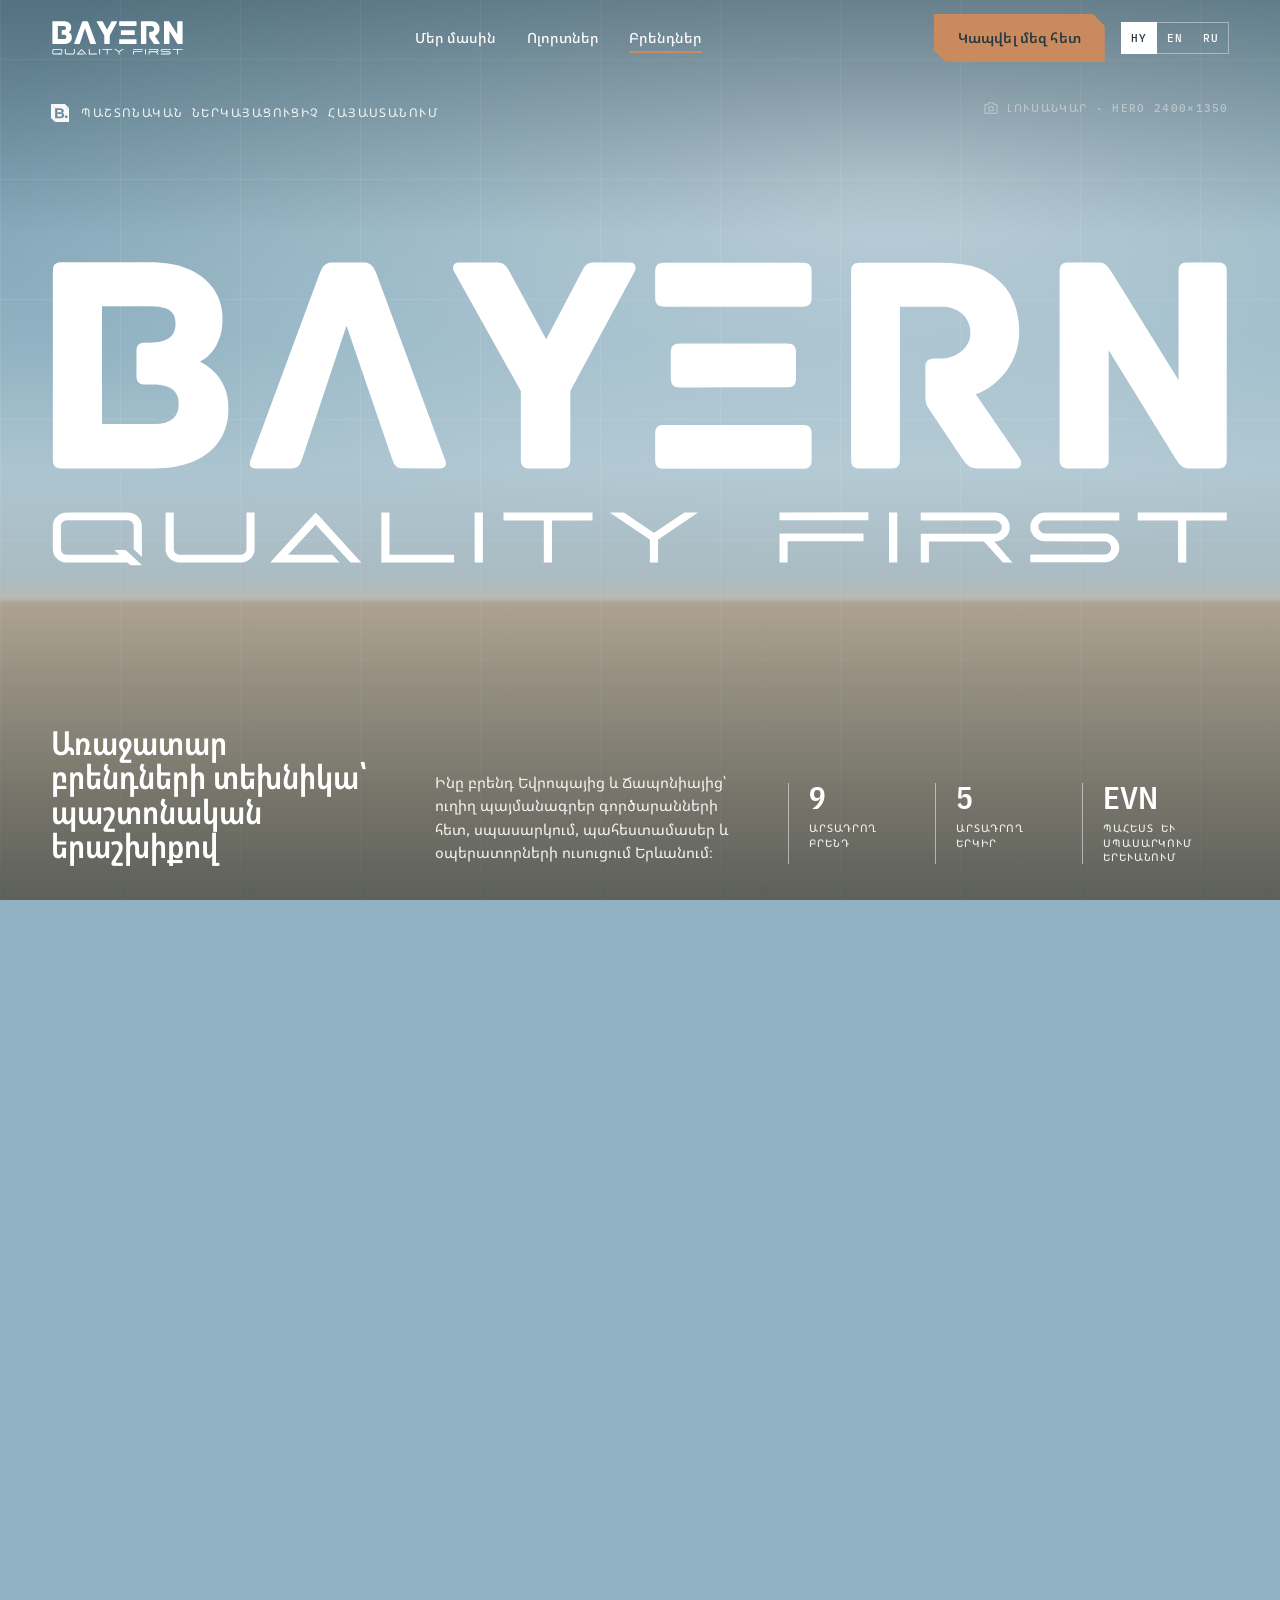
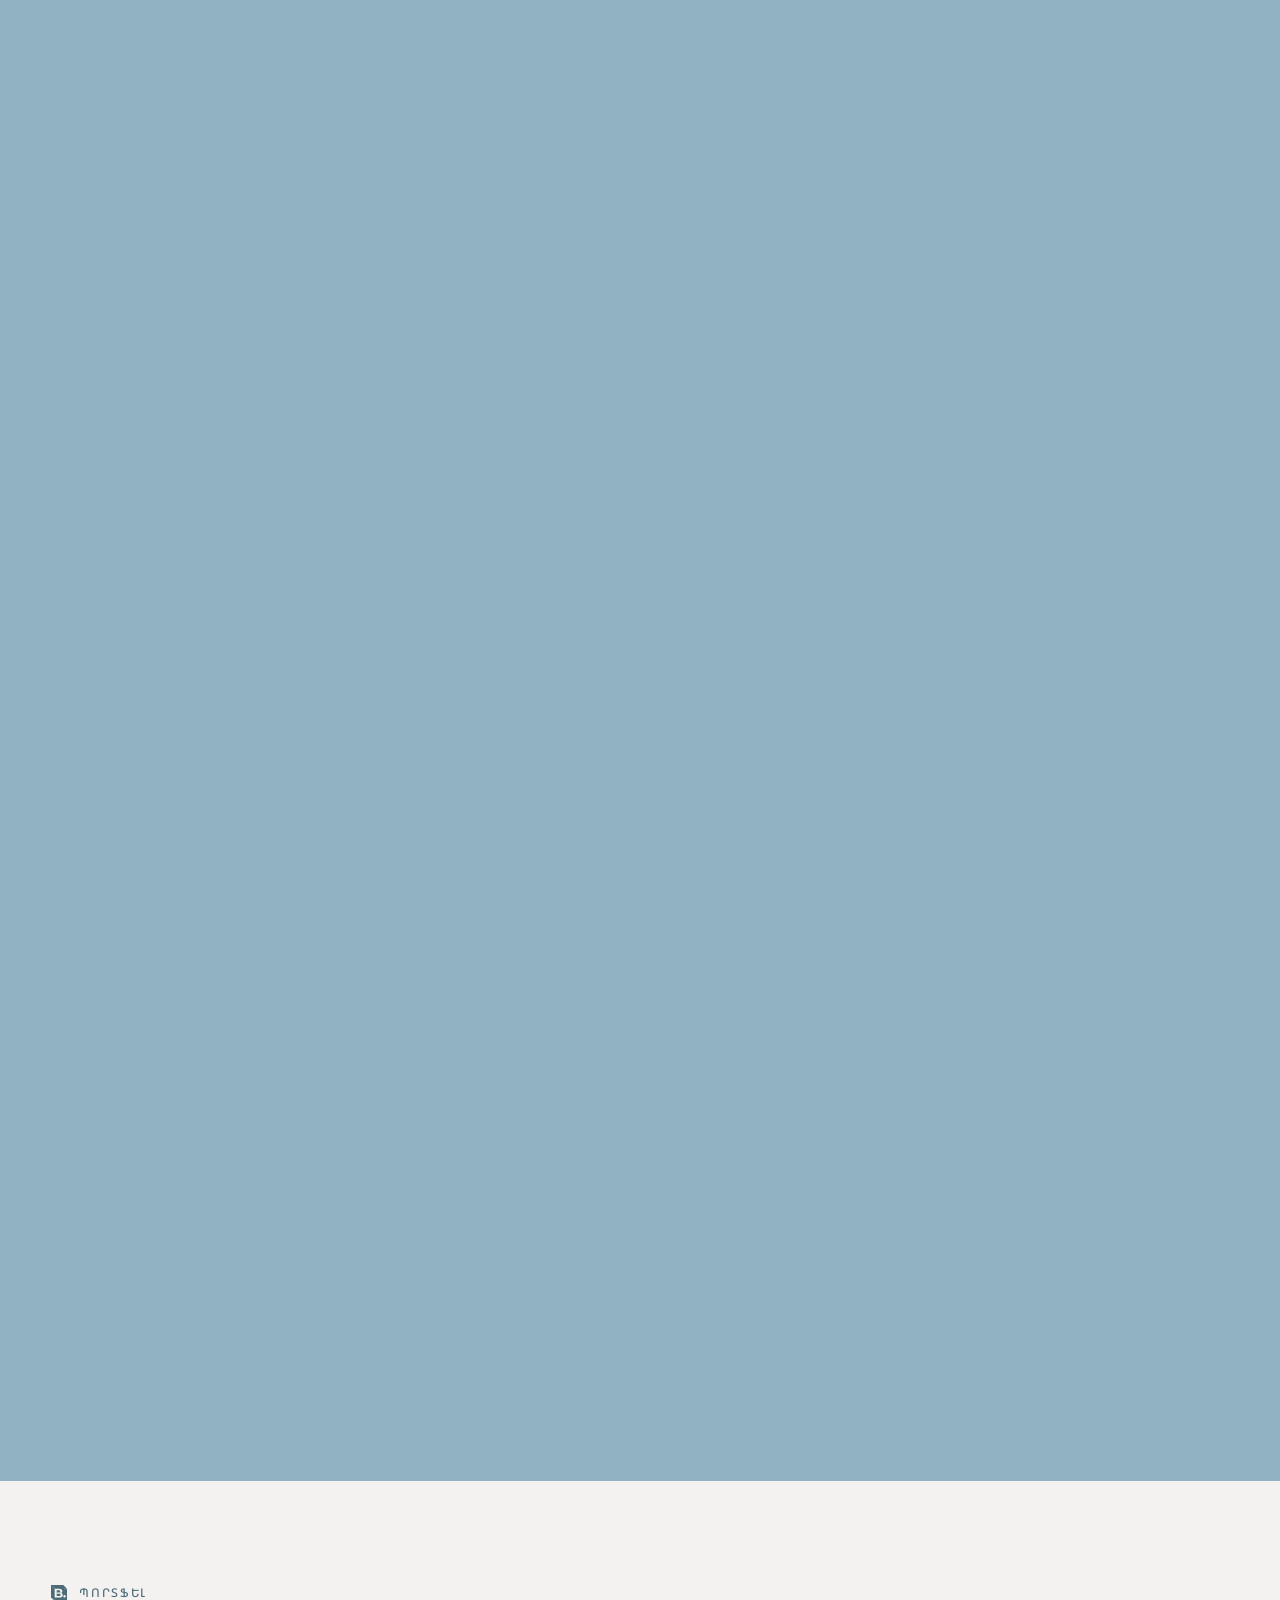
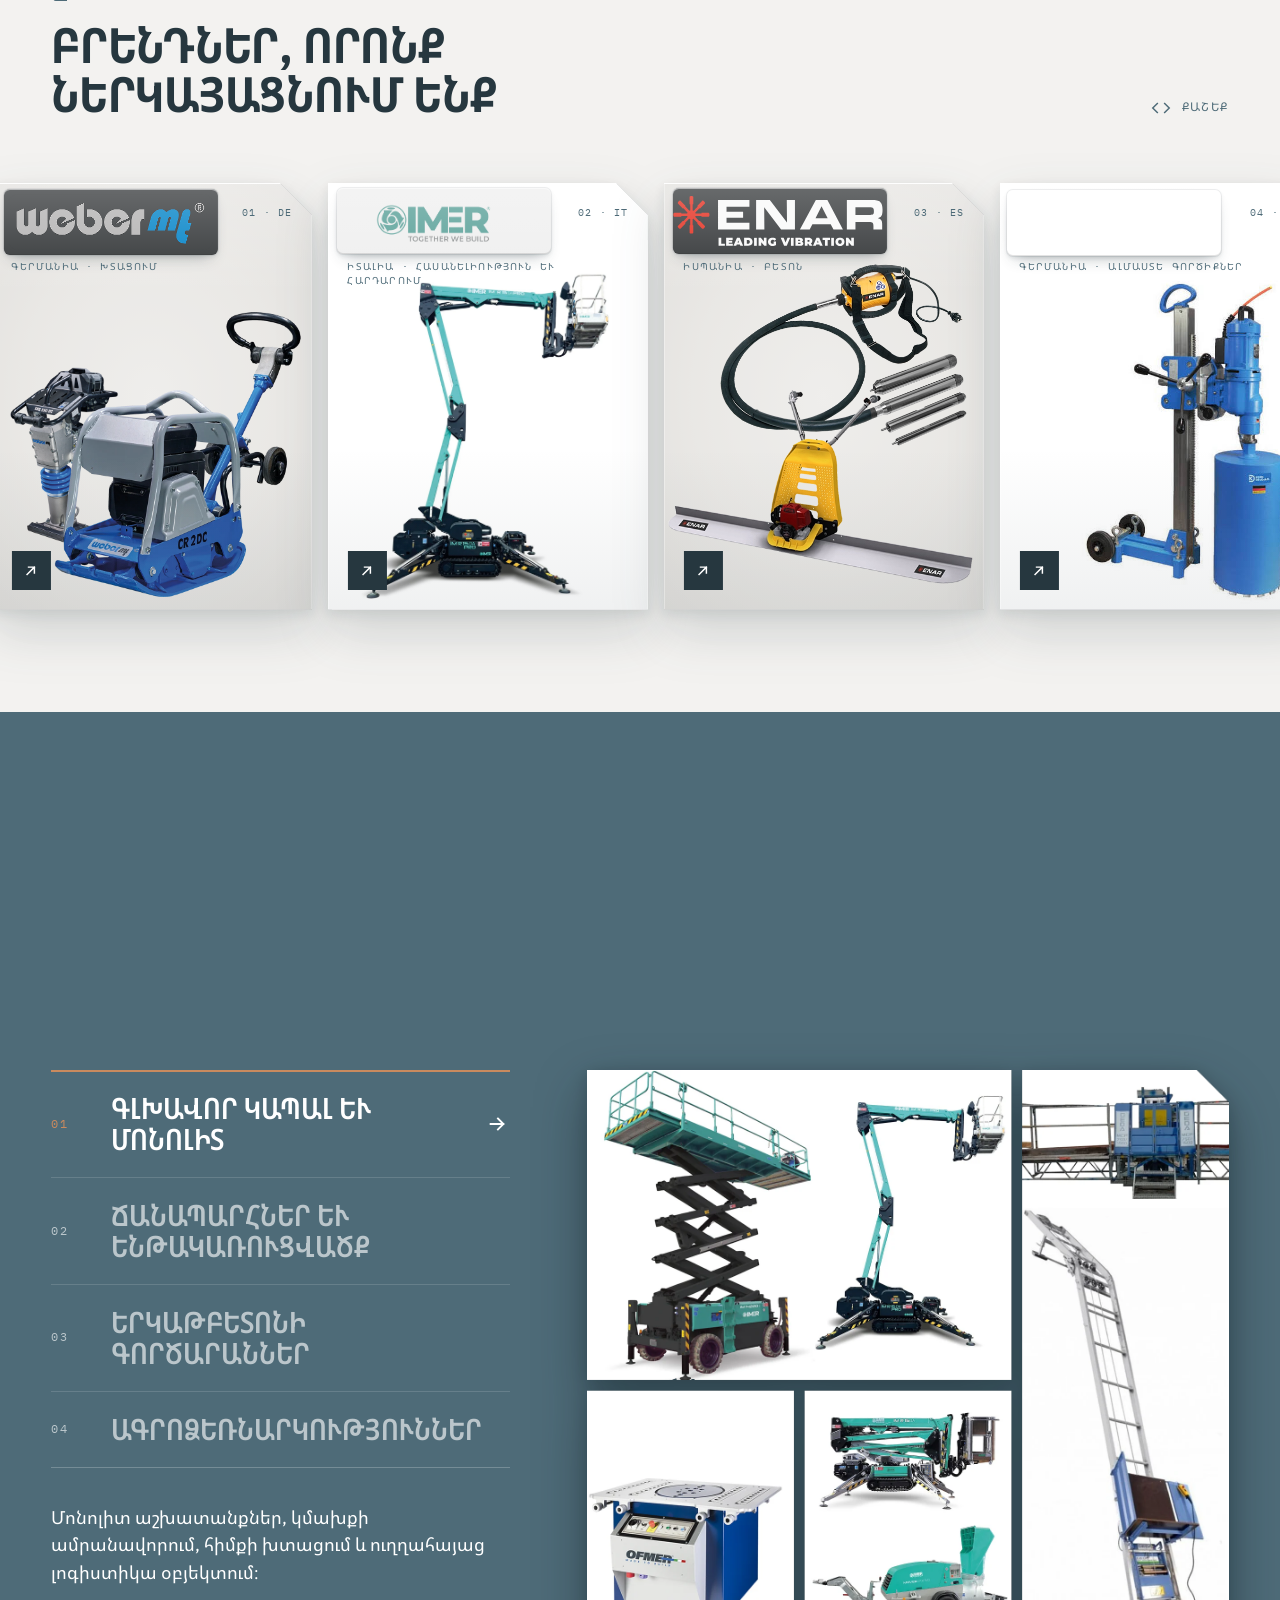
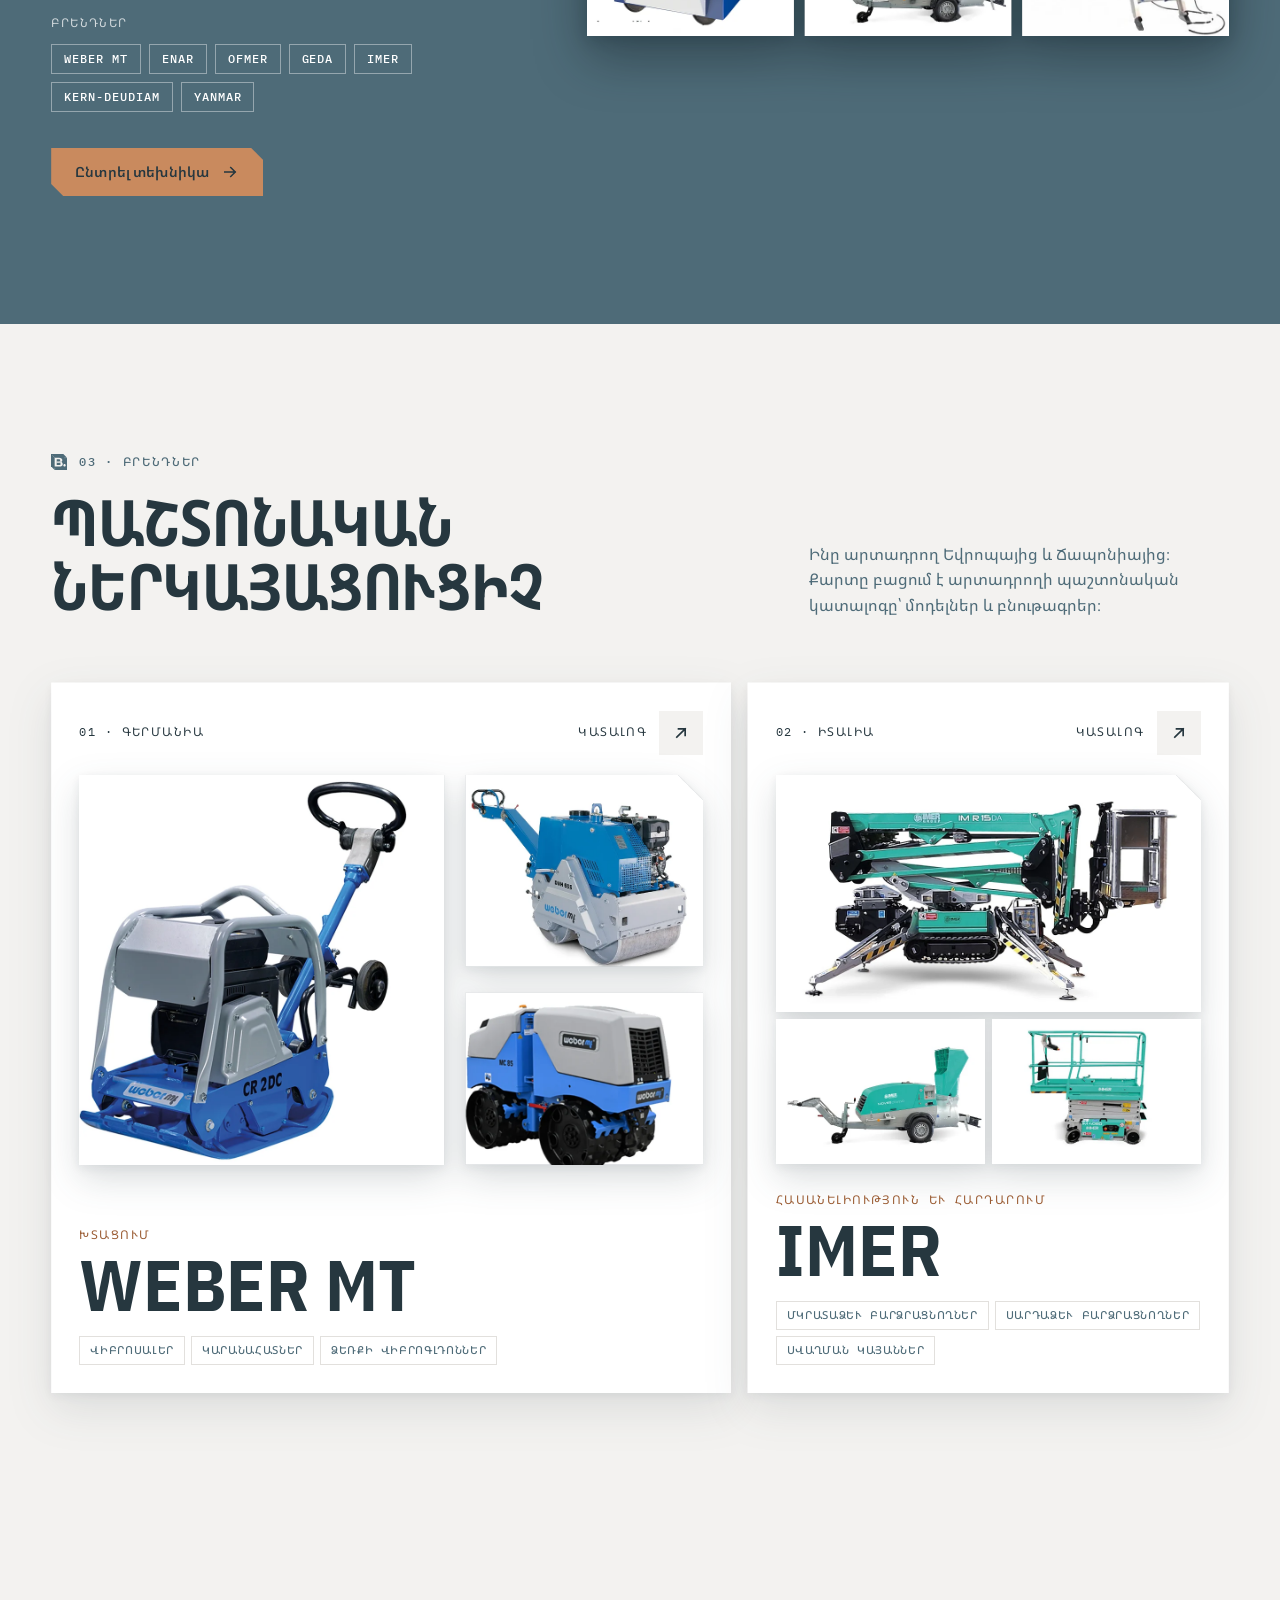
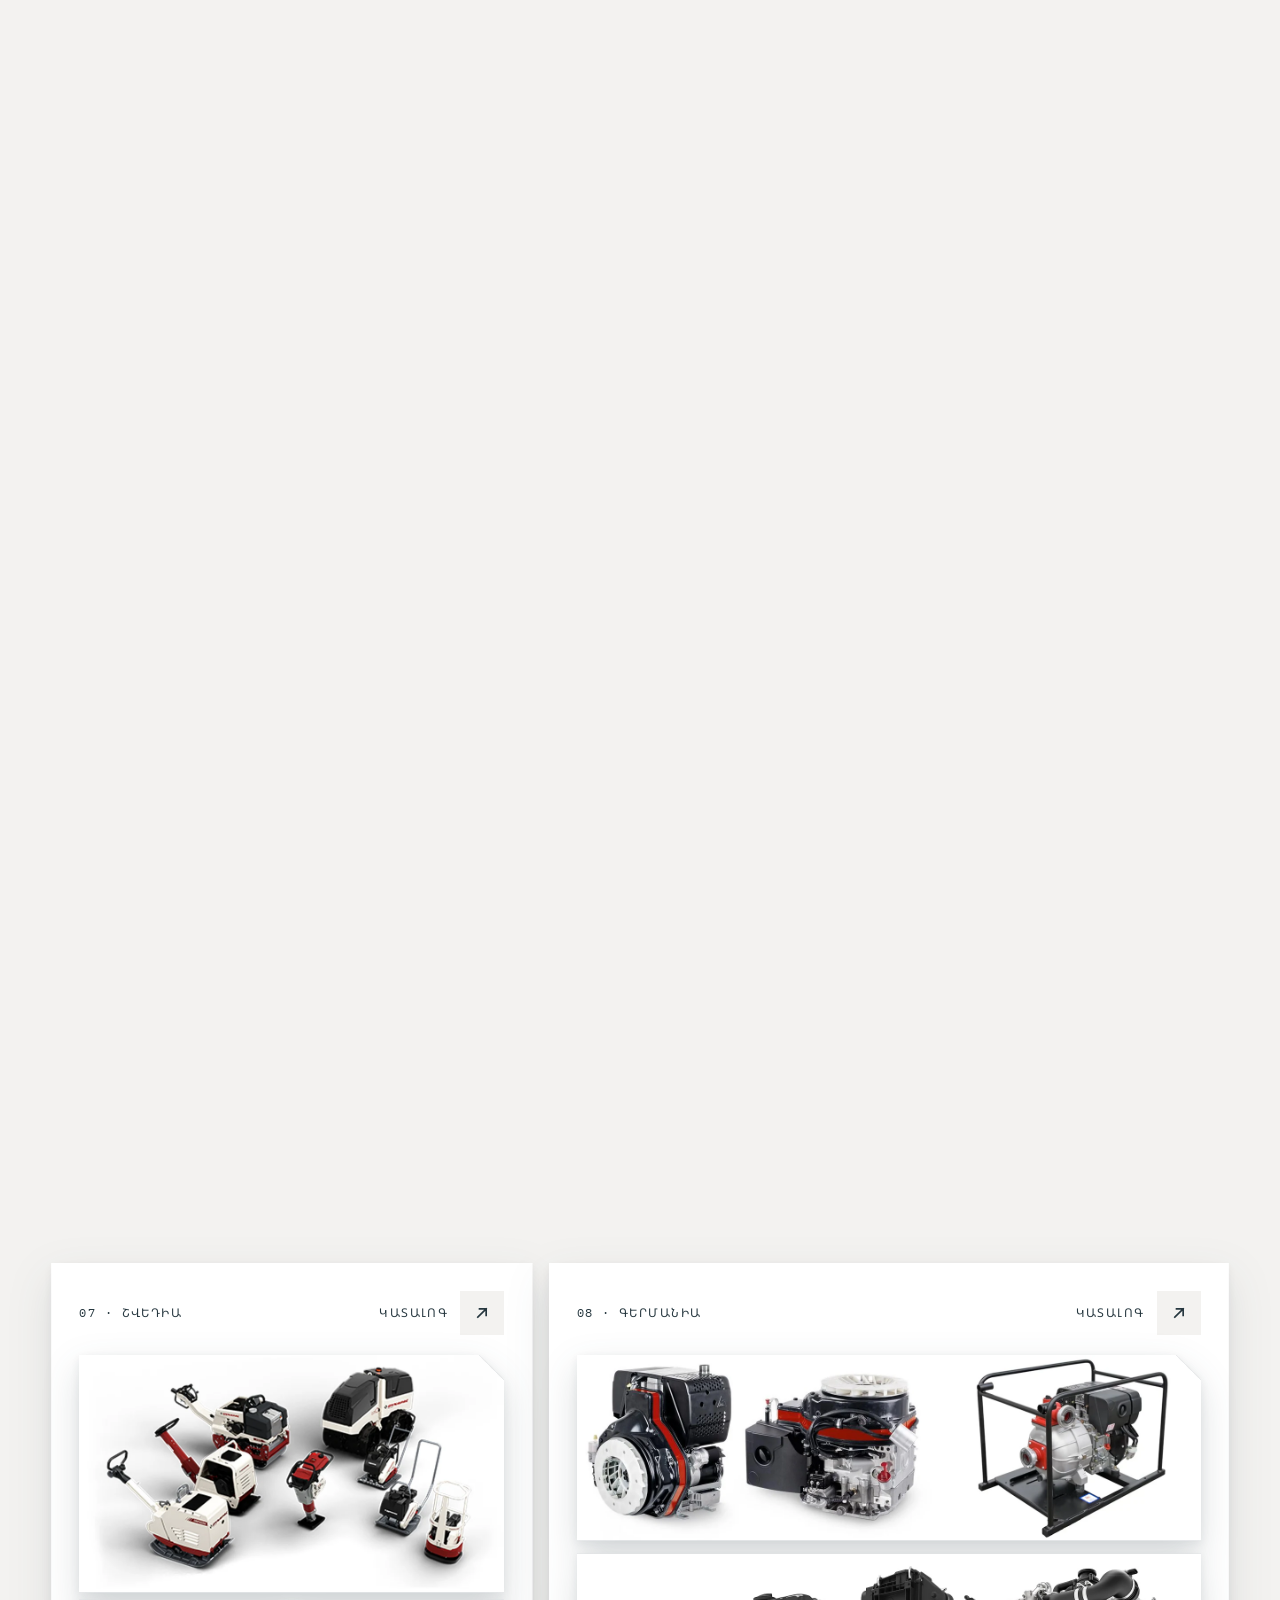
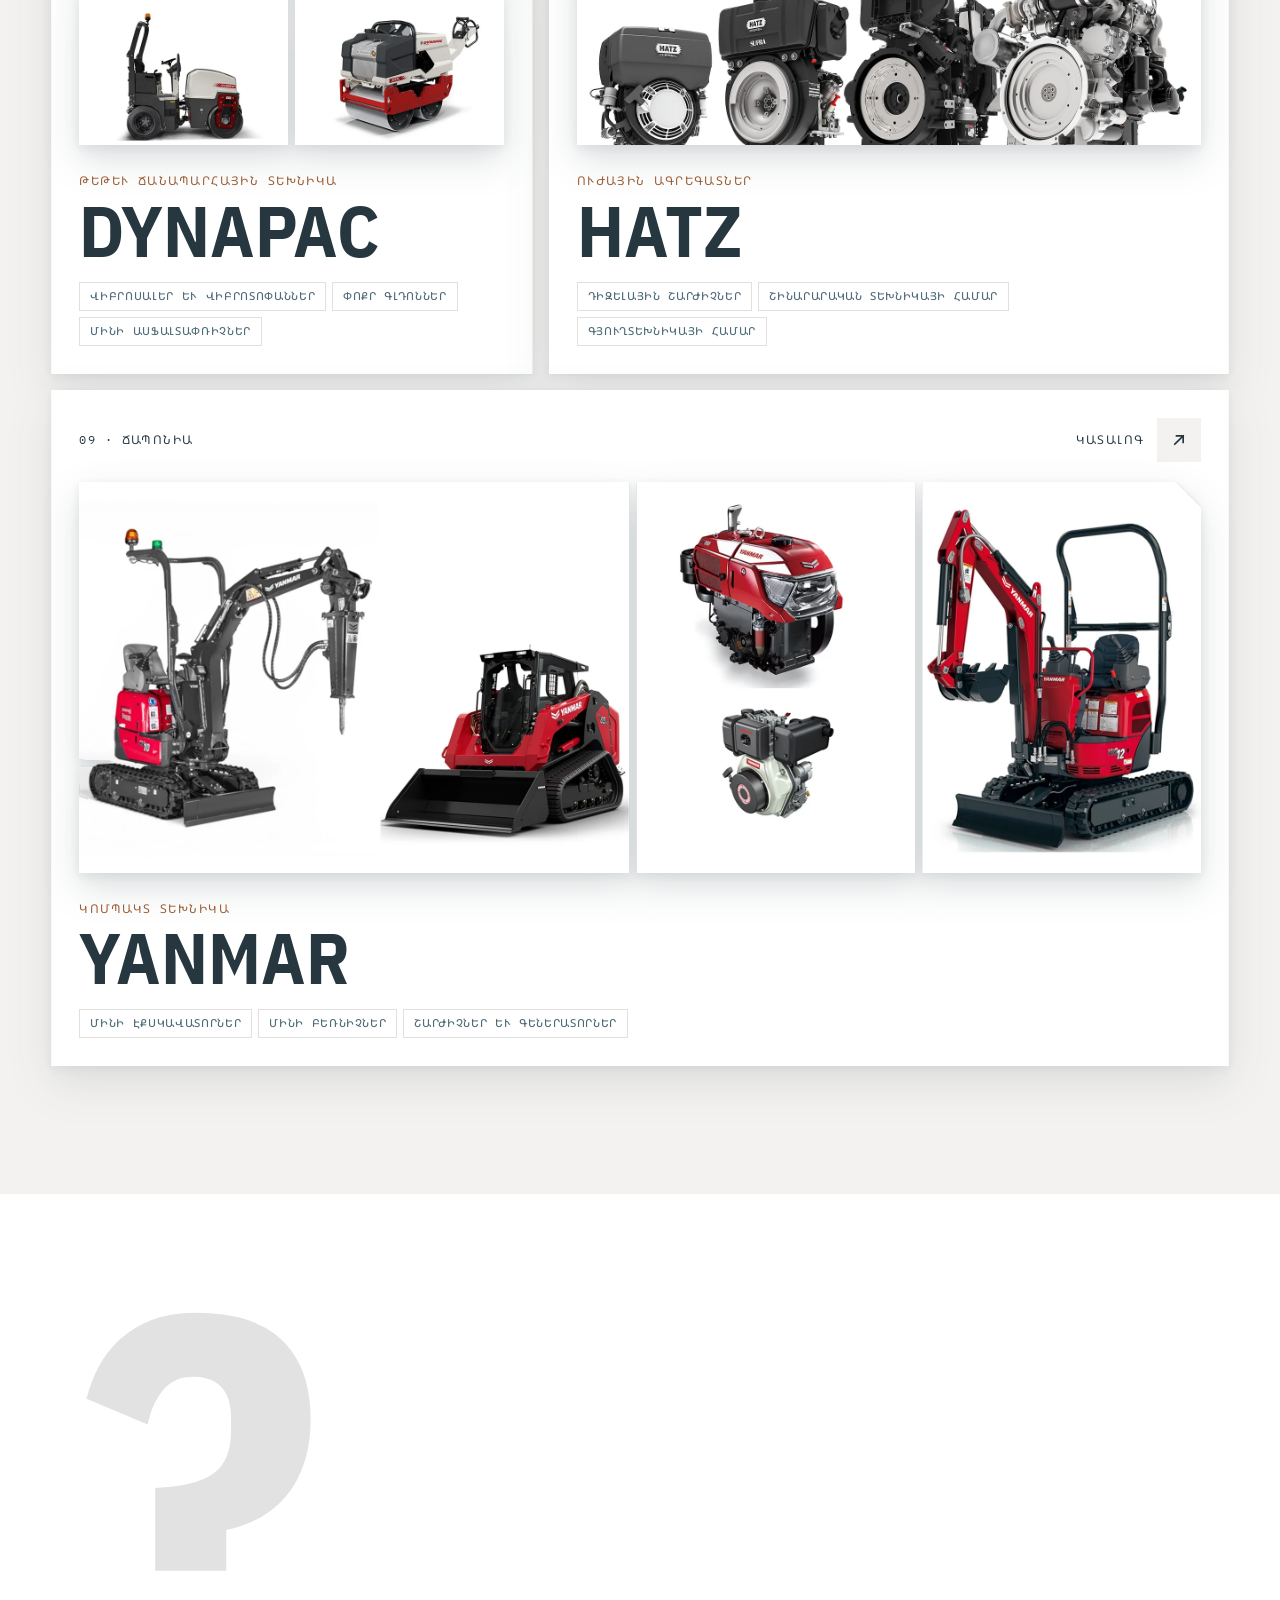
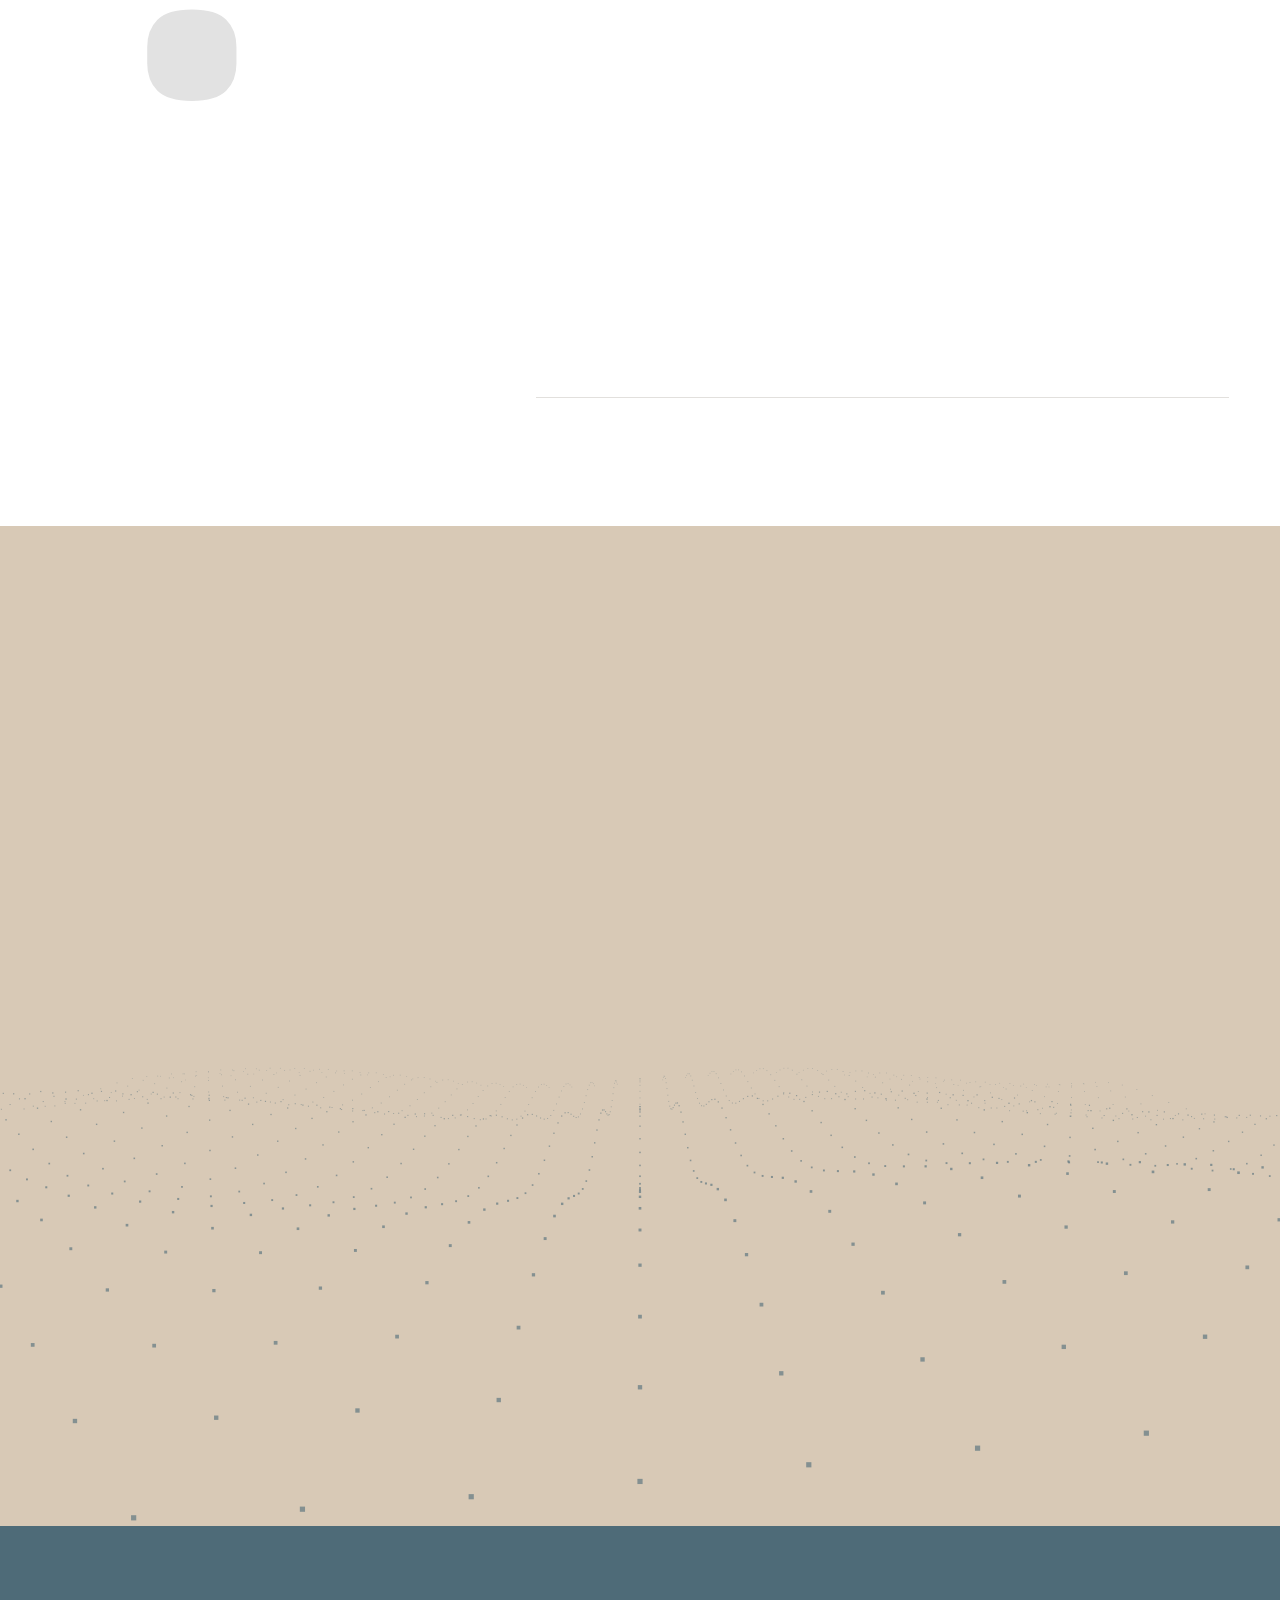
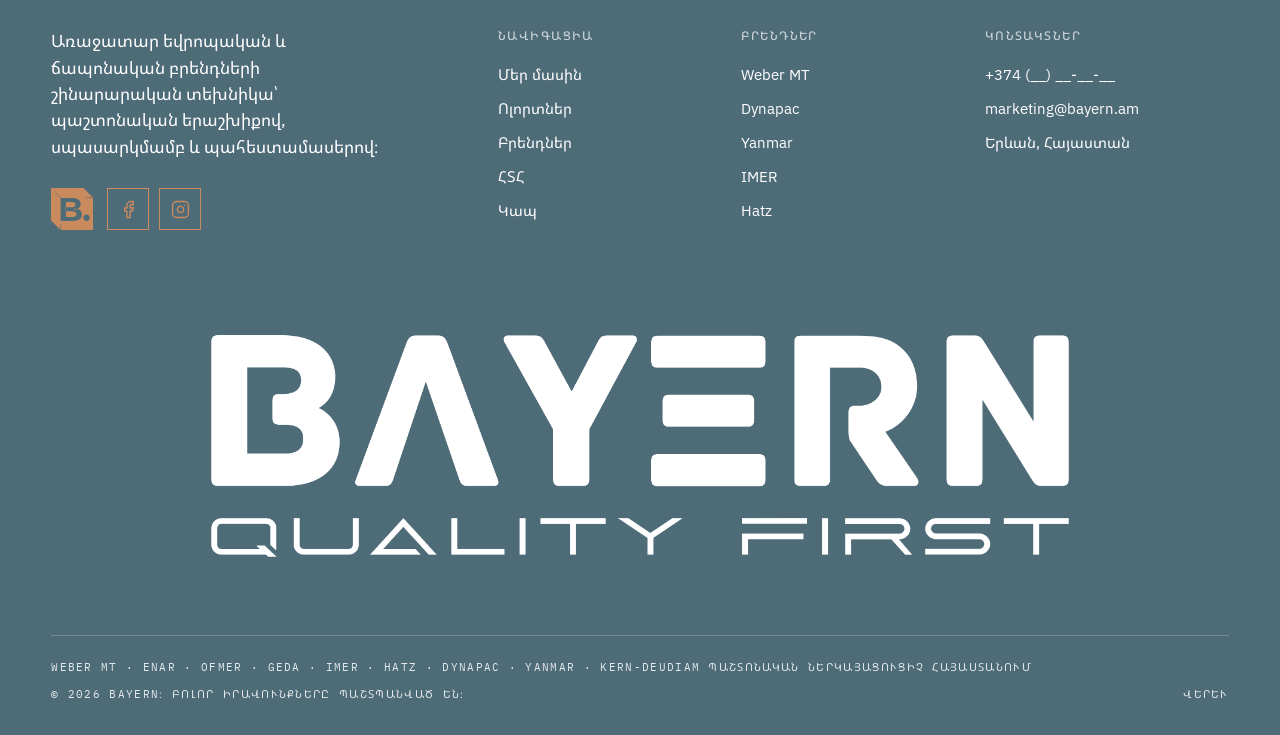
==== commit 3519b443: "Figma photo templates, brand and industry collages, external catalog links - SVG photo-slot template" ====
--- a/index.html
+++ b/index.html
@@ -323,7 +323,6 @@
               <button type="button" class="ind__item" role="tab" aria-selected="false" aria-controls="indPanel" tabindex="-1" data-ind="2"><span class="mono">02</span><span class="ind__name" data-i18n="ind.2.name"></span><svg viewBox="0 0 24 24"><path d="M5 12h14M13 6l6 6-6 6"/></svg></button>
               <button type="button" class="ind__item" role="tab" aria-selected="false" aria-controls="indPanel" tabindex="-1" data-ind="3"><span class="mono">03</span><span class="ind__name" data-i18n="ind.3.name"></span><svg viewBox="0 0 24 24"><path d="M5 12h14M13 6l6 6-6 6"/></svg></button>
               <button type="button" class="ind__item" role="tab" aria-selected="false" aria-controls="indPanel" tabindex="-1" data-ind="4"><span class="mono">04</span><span class="ind__name" data-i18n="ind.4.name"></span><svg viewBox="0 0 24 24"><path d="M5 12h14M13 6l6 6-6 6"/></svg></button>
-              <button type="button" class="ind__item" role="tab" aria-selected="false" aria-controls="indPanel" tabindex="-1" data-ind="5"><span class="mono">05</span><span class="ind__name" data-i18n="ind.5.name"></span><svg viewBox="0 0 24 24"><path d="M5 12h14M13 6l6 6-6 6"/></svg></button>
             </div>
 
             <div class="ind__detail" id="indPanel" role="tabpanel">
@@ -355,9 +354,9 @@
 
         <div class="container bento">
           <!-- brands:start -->
-          <a class="pcard pcard--wide reveal" id="brand-weber-mt" href="catalog.html?brand=weber-mt">
+          <a class="pcard pcard--wide reveal" id="brand-weber-mt" href="https://katalog.webermt.com/FlipBook_WeberMT-Katalog2025-GB/" target="_blank" rel="noopener noreferrer">
             <div class="pcard__top mono"><span>01 · <span data-i18n="country.de"></span></span><span class="pcard__go"><span data-i18n="brands.more"></span><span class="pcard__arrow"><svg viewBox="0 0 24 24" aria-hidden="true"><path d="M7 17L17 7M9 7h8v8"/></svg></span></span></div>
-            <div class="pcard__media collage collage--wide" style="aspect-ratio:704 / 440" aria-hidden="true">
+            <div class="pcard__media collage collage--wide" style="aspect-ratio:704 / 440" data-photo="assets/img/photos/brands/weber-mt.webp" aria-hidden="true">
               <span class="collage__tile collage__tile--ph" style="left:0%;top:0%;width:60.795%;height:100%;background:#F3F2F0"><span class="ph__label"><svg viewBox="0 0 24 24"><path d="M3 7h4l2-3h6l2 3h4v13H3z"/><path d="M9 10h6v6H9z"/></svg><span data-i18n="ph"></span> 1</span></span>
               <span class="collage__tile collage__tile--ph" style="left:61.932%;top:0%;width:38.068%;height:49.091%;background:#F3F2F0"><span class="ph__label"><svg viewBox="0 0 24 24"><path d="M3 7h4l2-3h6l2 3h4v13H3z"/><path d="M9 10h6v6H9z"/></svg><span data-i18n="ph"></span> 2</span></span>
               <span class="collage__tile collage__tile--ph" style="left:61.932%;top:50.909%;width:38.068%;height:49.091%;background:#F3F2F0"><span class="ph__label"><svg viewBox="0 0 24 24"><path d="M3 7h4l2-3h6l2 3h4v13H3z"/><path d="M9 10h6v6H9z"/></svg><span data-i18n="ph"></span> 3</span></span>
@@ -368,9 +367,9 @@
               <ul class="pcard__list"><li data-i18n="weber.p1"></li><li data-i18n="weber.p2"></li><li data-i18n="weber.p3"></li></ul>
             </div>
           </a>
-          <a class="pcard reveal" id="brand-imer" href="catalog.html?brand=imer" style="--d:.1s">
+          <a class="pcard reveal" id="brand-imer" href="https://www.imergroup.com/en/products/" target="_blank" rel="noopener noreferrer" style="--d:.1s">
             <div class="pcard__top mono"><span>02 · <span data-i18n="country.it"></span></span><span class="pcard__go"><span data-i18n="brands.more"></span><span class="pcard__arrow"><svg viewBox="0 0 24 24" aria-hidden="true"><path d="M7 17L17 7M9 7h8v8"/></svg></span></span></div>
-            <div class="pcard__media collage collage--narrow" style="aspect-ratio:480 / 440" aria-hidden="true">
+            <div class="pcard__media collage collage--narrow" style="aspect-ratio:480 / 440" data-photo="assets/img/photos/brands/imer.webp" aria-hidden="true">
               <span class="collage__tile collage__tile--ph" style="left:0%;top:0%;width:100%;height:60.909%;background:#F3F2F0"><span class="ph__label"><svg viewBox="0 0 24 24"><path d="M3 7h4l2-3h6l2 3h4v13H3z"/><path d="M9 10h6v6H9z"/></svg><span data-i18n="ph"></span> 1</span></span>
               <span class="collage__tile collage__tile--ph" style="left:0%;top:62.727%;width:49.167%;height:37.273%;background:#F3F2F0"><span class="ph__label"><svg viewBox="0 0 24 24"><path d="M3 7h4l2-3h6l2 3h4v13H3z"/><path d="M9 10h6v6H9z"/></svg><span data-i18n="ph"></span> 2</span></span>
               <span class="collage__tile collage__tile--ph" style="left:50.833%;top:62.727%;width:49.167%;height:37.273%;background:#F3F2F0"><span class="ph__label"><svg viewBox="0 0 24 24"><path d="M3 7h4l2-3h6l2 3h4v13H3z"/><path d="M9 10h6v6H9z"/></svg><span data-i18n="ph"></span> 3</span></span>
@@ -381,9 +380,9 @@
               <ul class="pcard__list"><li data-i18n="imer.p1"></li><li data-i18n="imer.p2"></li><li data-i18n="imer.p3"></li></ul>
             </div>
           </a>
-          <a class="pcard reveal" id="brand-enar" href="catalog.html?brand=enar">
+          <a class="pcard reveal" id="brand-enar" href="https://www.enargroup.com/eme/range/vibration/products" target="_blank" rel="noopener noreferrer">
             <div class="pcard__top mono"><span>03 · <span data-i18n="country.es"></span></span><span class="pcard__go"><span data-i18n="brands.more"></span><span class="pcard__arrow"><svg viewBox="0 0 24 24" aria-hidden="true"><path d="M7 17L17 7M9 7h8v8"/></svg></span></span></div>
-            <div class="pcard__media collage collage--narrow" style="aspect-ratio:480 / 440" aria-hidden="true">
+            <div class="pcard__media collage collage--narrow" style="aspect-ratio:480 / 440" data-photo="assets/img/photos/brands/enar.webp" aria-hidden="true">
               <span class="collage__tile collage__tile--ph" style="left:0%;top:0%;width:100%;height:60.909%;background:#F3F2F0"><span class="ph__label"><svg viewBox="0 0 24 24"><path d="M3 7h4l2-3h6l2 3h4v13H3z"/><path d="M9 10h6v6H9z"/></svg><span data-i18n="ph"></span> 1</span></span>
               <span class="collage__tile collage__tile--ph" style="left:0%;top:62.727%;width:49.167%;height:37.273%;background:#F3F2F0"><span class="ph__label"><svg viewBox="0 0 24 24"><path d="M3 7h4l2-3h6l2 3h4v13H3z"/><path d="M9 10h6v6H9z"/></svg><span data-i18n="ph"></span> 2</span></span>
               <span class="collage__tile collage__tile--ph" style="left:50.833%;top:62.727%;width:49.167%;height:37.273%;background:#F3F2F0"><span class="ph__label"><svg viewBox="0 0 24 24"><path d="M3 7h4l2-3h6l2 3h4v13H3z"/><path d="M9 10h6v6H9z"/></svg><span data-i18n="ph"></span> 3</span></span>
@@ -394,9 +393,9 @@
               <ul class="pcard__list"><li data-i18n="enar.p1"></li><li data-i18n="enar.p2"></li><li data-i18n="enar.p3"></li></ul>
             </div>
           </a>
-          <a class="pcard pcard--wide reveal" id="brand-kern-deudiam" href="catalog.html?brand=kern-deudiam" style="--d:.1s">
+          <a class="pcard pcard--wide reveal" id="brand-kern-deudiam" href="https://kern-deudiam.com/catalogues/kern-deudiam-diamond-tools-dubai/" target="_blank" rel="noopener noreferrer" style="--d:.1s">
             <div class="pcard__top mono"><span>04 · <span data-i18n="country.de"></span></span><span class="pcard__go"><span data-i18n="brands.more"></span><span class="pcard__arrow"><svg viewBox="0 0 24 24" aria-hidden="true"><path d="M7 17L17 7M9 7h8v8"/></svg></span></span></div>
-            <div class="pcard__media collage collage--wide" style="aspect-ratio:704 / 440" aria-hidden="true">
+            <div class="pcard__media collage collage--wide" style="aspect-ratio:704 / 440" data-photo="assets/img/photos/brands/kern-deudiam.webp" aria-hidden="true">
               <span class="collage__tile collage__tile--ph" style="left:0%;top:0%;width:60.795%;height:100%;background:#F3F2F0"><span class="ph__label"><svg viewBox="0 0 24 24"><path d="M3 7h4l2-3h6l2 3h4v13H3z"/><path d="M9 10h6v6H9z"/></svg><span data-i18n="ph"></span> 1</span></span>
               <span class="collage__tile collage__tile--ph" style="left:61.932%;top:0%;width:38.068%;height:49.091%;background:#F3F2F0"><span class="ph__label"><svg viewBox="0 0 24 24"><path d="M3 7h4l2-3h6l2 3h4v13H3z"/><path d="M9 10h6v6H9z"/></svg><span data-i18n="ph"></span> 2</span></span>
               <span class="collage__tile collage__tile--ph" style="left:61.932%;top:50.909%;width:38.068%;height:49.091%;background:#F3F2F0"><span class="ph__label"><svg viewBox="0 0 24 24"><path d="M3 7h4l2-3h6l2 3h4v13H3z"/><path d="M9 10h6v6H9z"/></svg><span data-i18n="ph"></span> 3</span></span>
@@ -407,9 +406,9 @@
               <ul class="pcard__list"><li data-i18n="kern.p1"></li><li data-i18n="kern.p2"></li><li data-i18n="kern.p3"></li></ul>
             </div>
           </a>
-          <a class="pcard pcard--wide reveal" id="brand-ofmer" href="catalog.html?brand=ofmer">
+          <a class="pcard pcard--wide reveal" id="brand-ofmer" href="https://www.ofmer.com/en/products-portfolio/" target="_blank" rel="noopener noreferrer">
             <div class="pcard__top mono"><span>05 · <span data-i18n="country.it"></span></span><span class="pcard__go"><span data-i18n="brands.more"></span><span class="pcard__arrow"><svg viewBox="0 0 24 24" aria-hidden="true"><path d="M7 17L17 7M9 7h8v8"/></svg></span></span></div>
-            <div class="pcard__media collage collage--wide" style="aspect-ratio:704 / 440" aria-hidden="true">
+            <div class="pcard__media collage collage--wide" style="aspect-ratio:704 / 440" data-photo="assets/img/photos/brands/ofmer.webp" aria-hidden="true">
               <span class="collage__tile collage__tile--ph" style="left:0%;top:0%;width:60.795%;height:100%;background:#F3F2F0"><span class="ph__label"><svg viewBox="0 0 24 24"><path d="M3 7h4l2-3h6l2 3h4v13H3z"/><path d="M9 10h6v6H9z"/></svg><span data-i18n="ph"></span> 1</span></span>
               <span class="collage__tile collage__tile--ph" style="left:61.932%;top:0%;width:38.068%;height:49.091%;background:#F3F2F0"><span class="ph__label"><svg viewBox="0 0 24 24"><path d="M3 7h4l2-3h6l2 3h4v13H3z"/><path d="M9 10h6v6H9z"/></svg><span data-i18n="ph"></span> 2</span></span>
               <span class="collage__tile collage__tile--ph" style="left:61.932%;top:50.909%;width:38.068%;height:49.091%;background:#F3F2F0"><span class="ph__label"><svg viewBox="0 0 24 24"><path d="M3 7h4l2-3h6l2 3h4v13H3z"/><path d="M9 10h6v6H9z"/></svg><span data-i18n="ph"></span> 3</span></span>
@@ -420,9 +419,9 @@
               <ul class="pcard__list"><li data-i18n="ofmer.p1"></li><li data-i18n="ofmer.p2"></li><li data-i18n="ofmer.p3"></li></ul>
             </div>
           </a>
-          <a class="pcard reveal" id="brand-geda" href="catalog.html?brand=geda" style="--d:.1s">
+          <a class="pcard reveal" id="brand-geda" href="https://www.geda.de/en/products/catalogue/" target="_blank" rel="noopener noreferrer" style="--d:.1s">
             <div class="pcard__top mono"><span>06 · <span data-i18n="country.de"></span></span><span class="pcard__go"><span data-i18n="brands.more"></span><span class="pcard__arrow"><svg viewBox="0 0 24 24" aria-hidden="true"><path d="M7 17L17 7M9 7h8v8"/></svg></span></span></div>
-            <div class="pcard__media collage collage--narrow" style="aspect-ratio:480 / 440" aria-hidden="true">
+            <div class="pcard__media collage collage--narrow" style="aspect-ratio:480 / 440" data-photo="assets/img/photos/brands/geda.webp" aria-hidden="true">
               <span class="collage__tile collage__tile--ph" style="left:0%;top:0%;width:100%;height:60.909%;background:#F3F2F0"><span class="ph__label"><svg viewBox="0 0 24 24"><path d="M3 7h4l2-3h6l2 3h4v13H3z"/><path d="M9 10h6v6H9z"/></svg><span data-i18n="ph"></span> 1</span></span>
               <span class="collage__tile collage__tile--ph" style="left:0%;top:62.727%;width:49.167%;height:37.273%;background:#F3F2F0"><span class="ph__label"><svg viewBox="0 0 24 24"><path d="M3 7h4l2-3h6l2 3h4v13H3z"/><path d="M9 10h6v6H9z"/></svg><span data-i18n="ph"></span> 2</span></span>
               <span class="collage__tile collage__tile--ph" style="left:50.833%;top:62.727%;width:49.167%;height:37.273%;background:#F3F2F0"><span class="ph__label"><svg viewBox="0 0 24 24"><path d="M3 7h4l2-3h6l2 3h4v13H3z"/><path d="M9 10h6v6H9z"/></svg><span data-i18n="ph"></span> 3</span></span>
@@ -433,9 +432,9 @@
               <ul class="pcard__list"><li data-i18n="geda.p1"></li><li data-i18n="geda.p2"></li><li data-i18n="geda.p3"></li></ul>
             </div>
           </a>
-          <a class="pcard reveal" id="brand-dynapac" href="catalog.html?brand=dynapac">
+          <a class="pcard reveal" id="brand-dynapac" href="https://dynapac.com/en/products/light-equipment?tab=products" target="_blank" rel="noopener noreferrer">
             <div class="pcard__top mono"><span>07 · <span data-i18n="country.se"></span></span><span class="pcard__go"><span data-i18n="brands.more"></span><span class="pcard__arrow"><svg viewBox="0 0 24 24" aria-hidden="true"><path d="M7 17L17 7M9 7h8v8"/></svg></span></span></div>
-            <div class="pcard__media collage collage--narrow" style="aspect-ratio:480 / 440" aria-hidden="true">
+            <div class="pcard__media collage collage--narrow" style="aspect-ratio:480 / 440" data-photo="assets/img/photos/brands/dynapac.webp" aria-hidden="true">
               <span class="collage__tile collage__tile--ph" style="left:0%;top:0%;width:100%;height:60.909%;background:#F3F2F0"><span class="ph__label"><svg viewBox="0 0 24 24"><path d="M3 7h4l2-3h6l2 3h4v13H3z"/><path d="M9 10h6v6H9z"/></svg><span data-i18n="ph"></span> 1</span></span>
               <span class="collage__tile collage__tile--ph" style="left:0%;top:62.727%;width:49.167%;height:37.273%;background:#F3F2F0"><span class="ph__label"><svg viewBox="0 0 24 24"><path d="M3 7h4l2-3h6l2 3h4v13H3z"/><path d="M9 10h6v6H9z"/></svg><span data-i18n="ph"></span> 2</span></span>
               <span class="collage__tile collage__tile--ph" style="left:50.833%;top:62.727%;width:49.167%;height:37.273%;background:#F3F2F0"><span class="ph__label"><svg viewBox="0 0 24 24"><path d="M3 7h4l2-3h6l2 3h4v13H3z"/><path d="M9 10h6v6H9z"/></svg><span data-i18n="ph"></span> 3</span></span>
@@ -446,9 +445,9 @@
               <ul class="pcard__list"><li data-i18n="dynapac.p1"></li><li data-i18n="dynapac.p2"></li><li data-i18n="dynapac.p3"></li></ul>
             </div>
           </a>
-          <a class="pcard pcard--wide reveal" id="brand-hatz" href="catalog.html?brand=hatz" style="--d:.1s">
+          <a class="pcard pcard--wide reveal" id="brand-hatz" href="https://hatz.com/en-global/products" target="_blank" rel="noopener noreferrer" style="--d:.1s">
             <div class="pcard__top mono"><span>08 · <span data-i18n="country.de"></span></span><span class="pcard__go"><span data-i18n="brands.more"></span><span class="pcard__arrow"><svg viewBox="0 0 24 24" aria-hidden="true"><path d="M7 17L17 7M9 7h8v8"/></svg></span></span></div>
-            <div class="pcard__media collage collage--wide" style="aspect-ratio:704 / 440" aria-hidden="true">
+            <div class="pcard__media collage collage--wide" style="aspect-ratio:704 / 440" data-photo="assets/img/photos/brands/hatz.webp" aria-hidden="true">
               <span class="collage__tile collage__tile--ph" style="left:0%;top:0%;width:60.795%;height:100%;background:#F3F2F0"><span class="ph__label"><svg viewBox="0 0 24 24"><path d="M3 7h4l2-3h6l2 3h4v13H3z"/><path d="M9 10h6v6H9z"/></svg><span data-i18n="ph"></span> 1</span></span>
               <span class="collage__tile collage__tile--ph" style="left:61.932%;top:0%;width:38.068%;height:49.091%;background:#F3F2F0"><span class="ph__label"><svg viewBox="0 0 24 24"><path d="M3 7h4l2-3h6l2 3h4v13H3z"/><path d="M9 10h6v6H9z"/></svg><span data-i18n="ph"></span> 2</span></span>
               <span class="collage__tile collage__tile--ph" style="left:61.932%;top:50.909%;width:38.068%;height:49.091%;background:#F3F2F0"><span class="ph__label"><svg viewBox="0 0 24 24"><path d="M3 7h4l2-3h6l2 3h4v13H3z"/><path d="M9 10h6v6H9z"/></svg><span data-i18n="ph"></span> 3</span></span>
@@ -459,9 +458,9 @@
               <ul class="pcard__list"><li data-i18n="hatz.p1"></li><li data-i18n="hatz.p2"></li><li data-i18n="hatz.p3"></li></ul>
             </div>
           </a>
-          <a class="pcard pcard--full reveal" id="brand-yanmar" href="catalog.html?brand=yanmar">
+          <a class="pcard pcard--full reveal" id="brand-yanmar" href="https://www.yanmar.com/global/engine/products/diesel/aircooled/" target="_blank" rel="noopener noreferrer">
             <div class="pcard__top mono"><span>09 · <span data-i18n="country.jp"></span></span><span class="pcard__go"><span data-i18n="brands.more"></span><span class="pcard__arrow"><svg viewBox="0 0 24 24" aria-hidden="true"><path d="M7 17L17 7M9 7h8v8"/></svg></span></span></div>
-            <div class="pcard__media collage collage--full" style="aspect-ratio:1264 / 440" aria-hidden="true">
+            <div class="pcard__media collage collage--full" style="aspect-ratio:1264 / 440" data-photo="assets/img/photos/brands/yanmar.webp" aria-hidden="true">
               <span class="collage__tile collage__tile--ph" style="left:0%;top:0%;width:49.051%;height:100%;background:#F3F2F0"><span class="ph__label"><svg viewBox="0 0 24 24"><path d="M3 7h4l2-3h6l2 3h4v13H3z"/><path d="M9 10h6v6H9z"/></svg><span data-i18n="ph"></span> 1</span></span>
               <span class="collage__tile collage__tile--ph" style="left:49.684%;top:0%;width:24.842%;height:100%;background:#F3F2F0"><span class="ph__label"><svg viewBox="0 0 24 24"><path d="M3 7h4l2-3h6l2 3h4v13H3z"/><path d="M9 10h6v6H9z"/></svg><span data-i18n="ph"></span> 2</span></span>
               <span class="collage__tile collage__tile--ph" style="left:75.158%;top:0%;width:24.842%;height:100%;background:#F3F2F0"><span class="ph__label"><svg viewBox="0 0 24 24"><path d="M3 7h4l2-3h6l2 3h4v13H3z"/><path d="M9 10h6v6H9z"/></svg><span data-i18n="ph"></span> 3</span></span>
@@ -577,7 +576,6 @@
                   <span class="field__label mono" data-i18n="contact.direction"></span>
                   <select name="direction">
                     <option value="subcontract" data-i18n="contact.dir1"></option>
-                    <option value="rental" data-i18n="contact.dir2"></option>
                     <option value="dealer" data-i18n="contact.dir3"></option>
                     <option value="other" data-i18n="contact.dir4"></option>
                   </select>
@@ -637,11 +635,11 @@
             </div>
             <div class="footer__col footer__col--brands">
               <h4 class="mono" data-i18n="footer.brands"></h4>
-              <a href="catalog.html?brand=weber-mt">Weber MT</a>
-              <a href="catalog.html?brand=dynapac">Dynapac</a>
-              <a href="catalog.html?brand=yanmar">Yanmar</a>
-              <a href="catalog.html?brand=imer">IMER</a>
-              <a href="catalog.html?brand=hatz">Hatz</a>
+              <a href="https://katalog.webermt.com/FlipBook_WeberMT-Katalog2025-GB/" target="_blank" rel="noopener noreferrer">Weber MT</a>
+              <a href="https://dynapac.com/en/products/light-equipment?tab=products" target="_blank" rel="noopener noreferrer">Dynapac</a>
+              <a href="https://www.yanmar.com/global/engine/products/diesel/aircooled/" target="_blank" rel="noopener noreferrer">Yanmar</a>
+              <a href="https://www.imergroup.com/en/products/" target="_blank" rel="noopener noreferrer">IMER</a>
+              <a href="https://hatz.com/en-global/products" target="_blank" rel="noopener noreferrer">Hatz</a>
             </div>
             <div class="footer__col footer__col--contacts">
               <h4 class="mono" data-i18n="footer.contacts"></h4>
--- a/assets/css/style.css
+++ b/assets/css/style.css
@@ -821,6 +821,14 @@
 .collage__img { transition: transform 1s var(--ease); }
 .collage__img--contain { object-fit: contain; mix-blend-mode: multiply; } /* белый фон фото растворяется в плитке */
 .collage__img--cover { object-fit: cover; }
+/* готовый коллаж из Figma (assets/img/photos/brands/<id>.jpg) — одной картинкой поверх заглушек */
+/* плитки с прозрачными промежутками: у каждой своя тень и кромка */
+.collage.has-photo {
+  overflow: visible;
+  background-size: 100% 100% !important;
+  filter: drop-shadow(0 0 .6px rgba(38,55,63,.28)) drop-shadow(0 14px 18px rgba(38,55,63,.16)) drop-shadow(0 3px 5px rgba(38,55,63,.08));
+}
+.collage.has-photo > * { display: none; }
 .pcard__cat { color: var(--copper-text); margin-bottom: 10px; }
 .pcard__name { font: 700 clamp(48px, 5.6vw, 96px)/.86 var(--f-display); text-transform: uppercase; }
 .pcard__list { display: flex; flex-wrap: wrap; gap: 6px; margin-top: 20px; }
@@ -914,6 +922,15 @@
 .ind__gallery.is-swapping .g3 { animation-delay: .12s; }
 .ind__gallery.is-swapping .g4 { animation-delay: .18s; }
 @keyframes phSwap { from { opacity: .2; transform: translateY(12px); } }
+/* готовая галерея из Figma (assets/img/photos/industries/0N.jpg) — одной картинкой вместо 4 плиток */
+.ind__gallery.has-photo {
+  display: block;
+  aspect-ratio: 1434 / 1264;
+  background-size: 100% 100% !important;
+  filter: drop-shadow(0 0 .6px rgba(0,0,0,.35)) drop-shadow(0 20px 26px rgba(10,20,26,.34)) drop-shadow(0 4px 8px rgba(10,20,26,.2));
+}
+.ind__gallery.has-photo > * { display: none; }
+.ind__gallery.has-photo.is-swapping { animation: phSwap .7s var(--ease) both; }
 
 /* =========================================================
    FAQ
@@ -1190,7 +1207,7 @@
   .faq__head { position: relative; top: auto; }
   .ind__gallery { position: static; }
   .pcard, .pcard--wide, .pcard--full { grid-column: 1 / -1; }
-  .collage--full { aspect-ratio: 704 / 440 !important; }
+  .collage--full:not(.has-photo) { aspect-ratio: 704 / 440 !important; }
   .catalog__media { min-height: 300px; }
 }
 
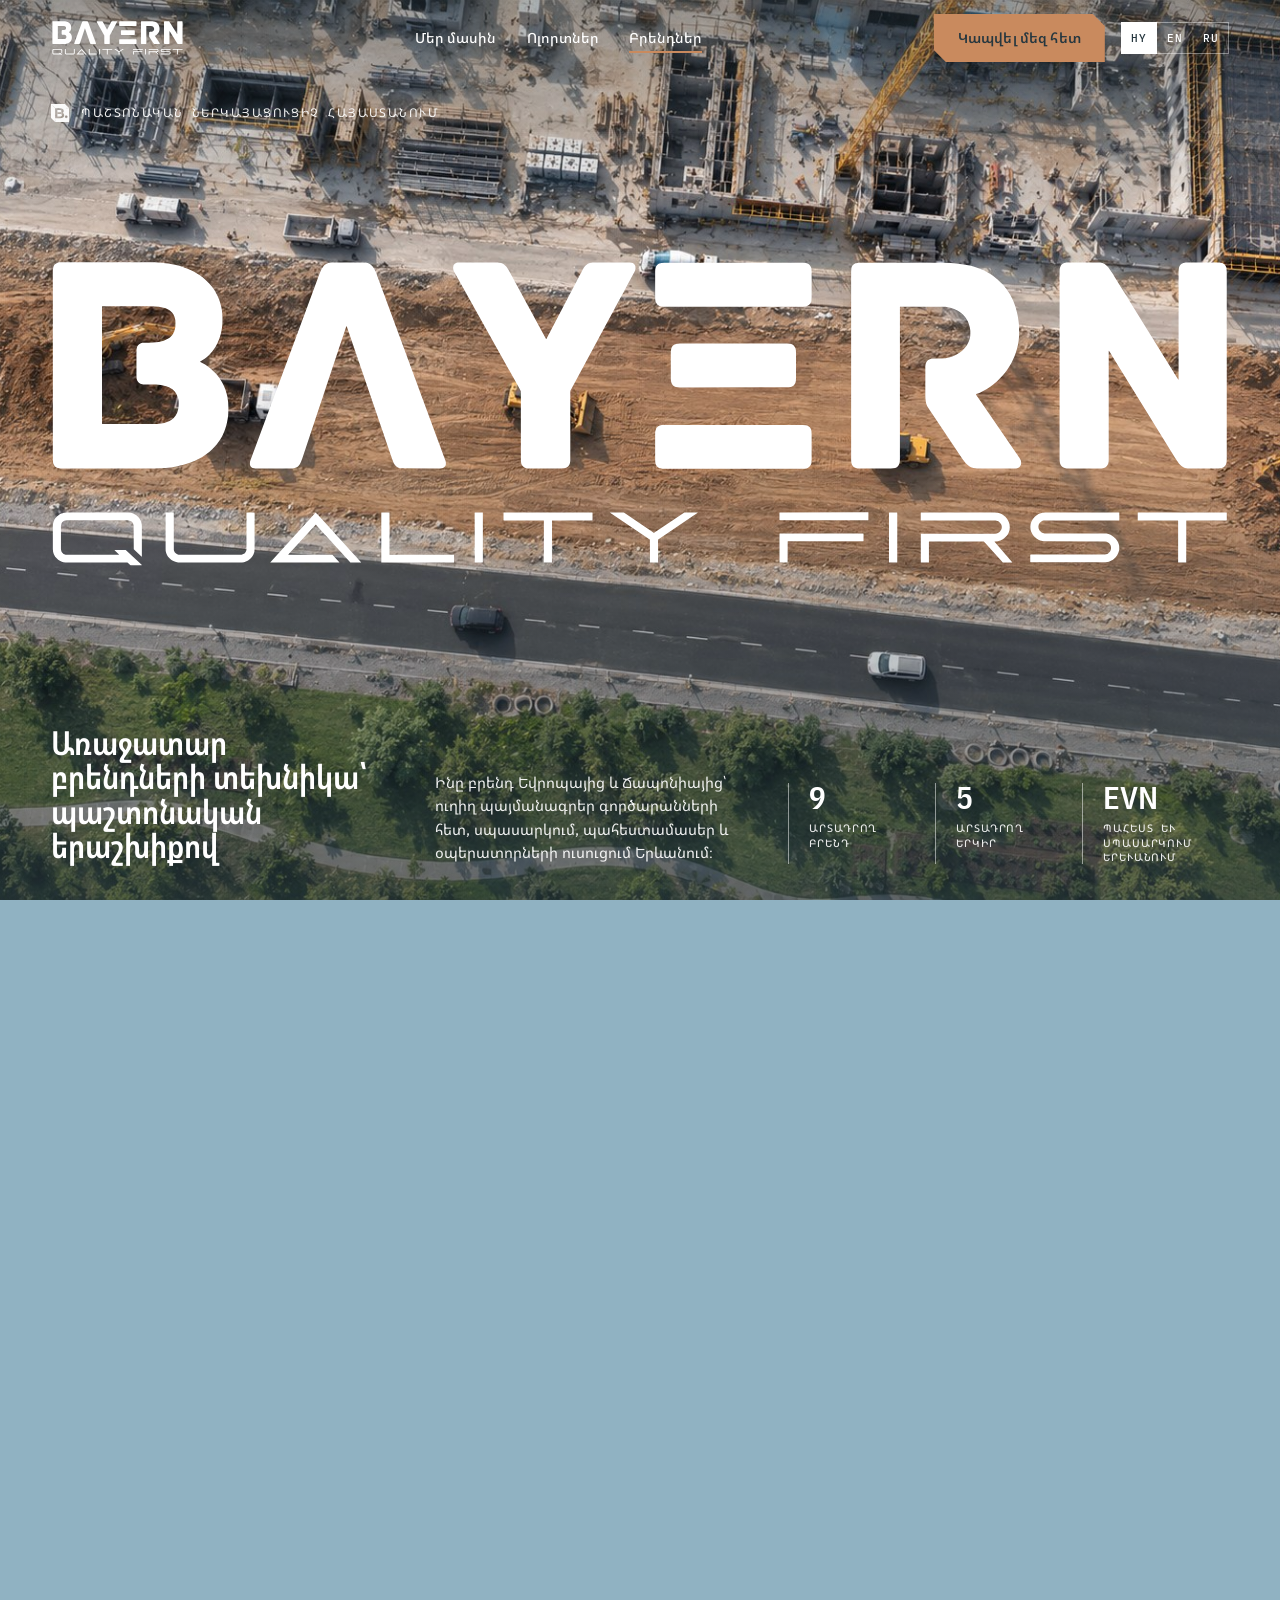
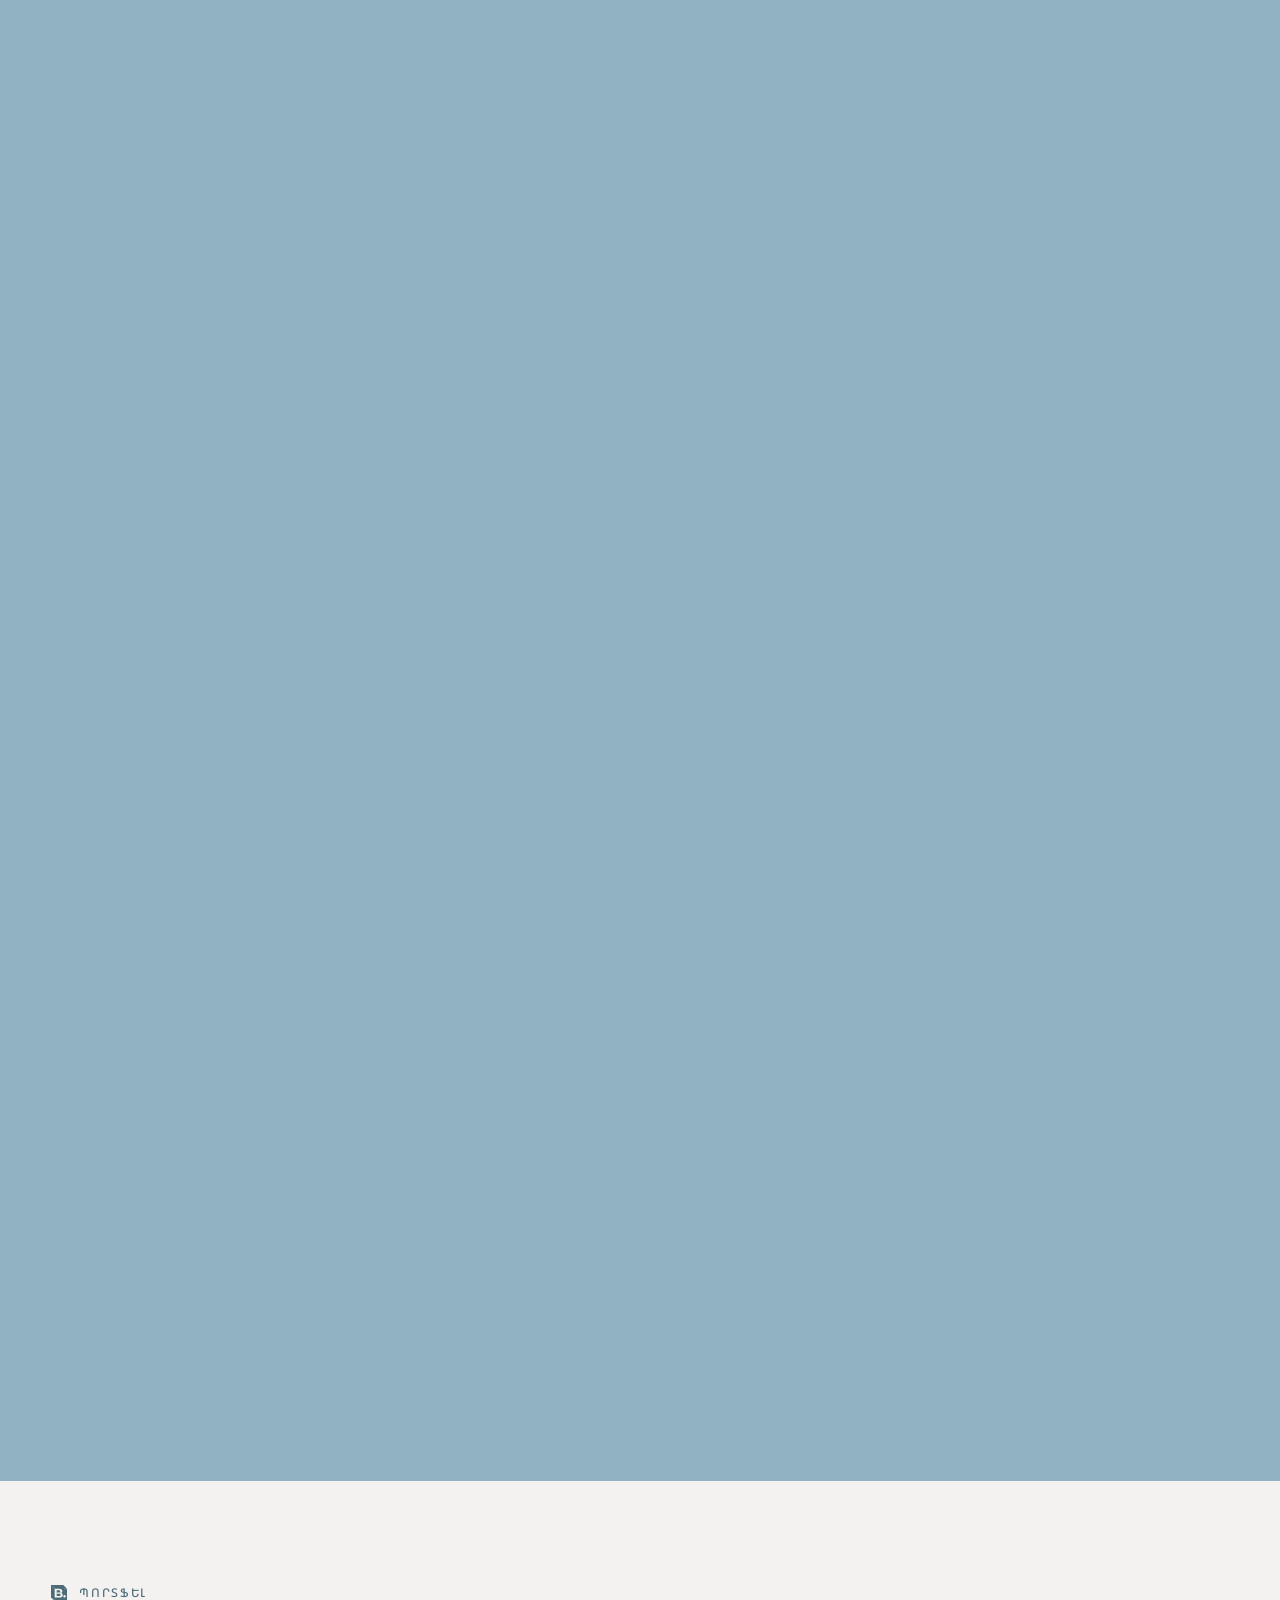
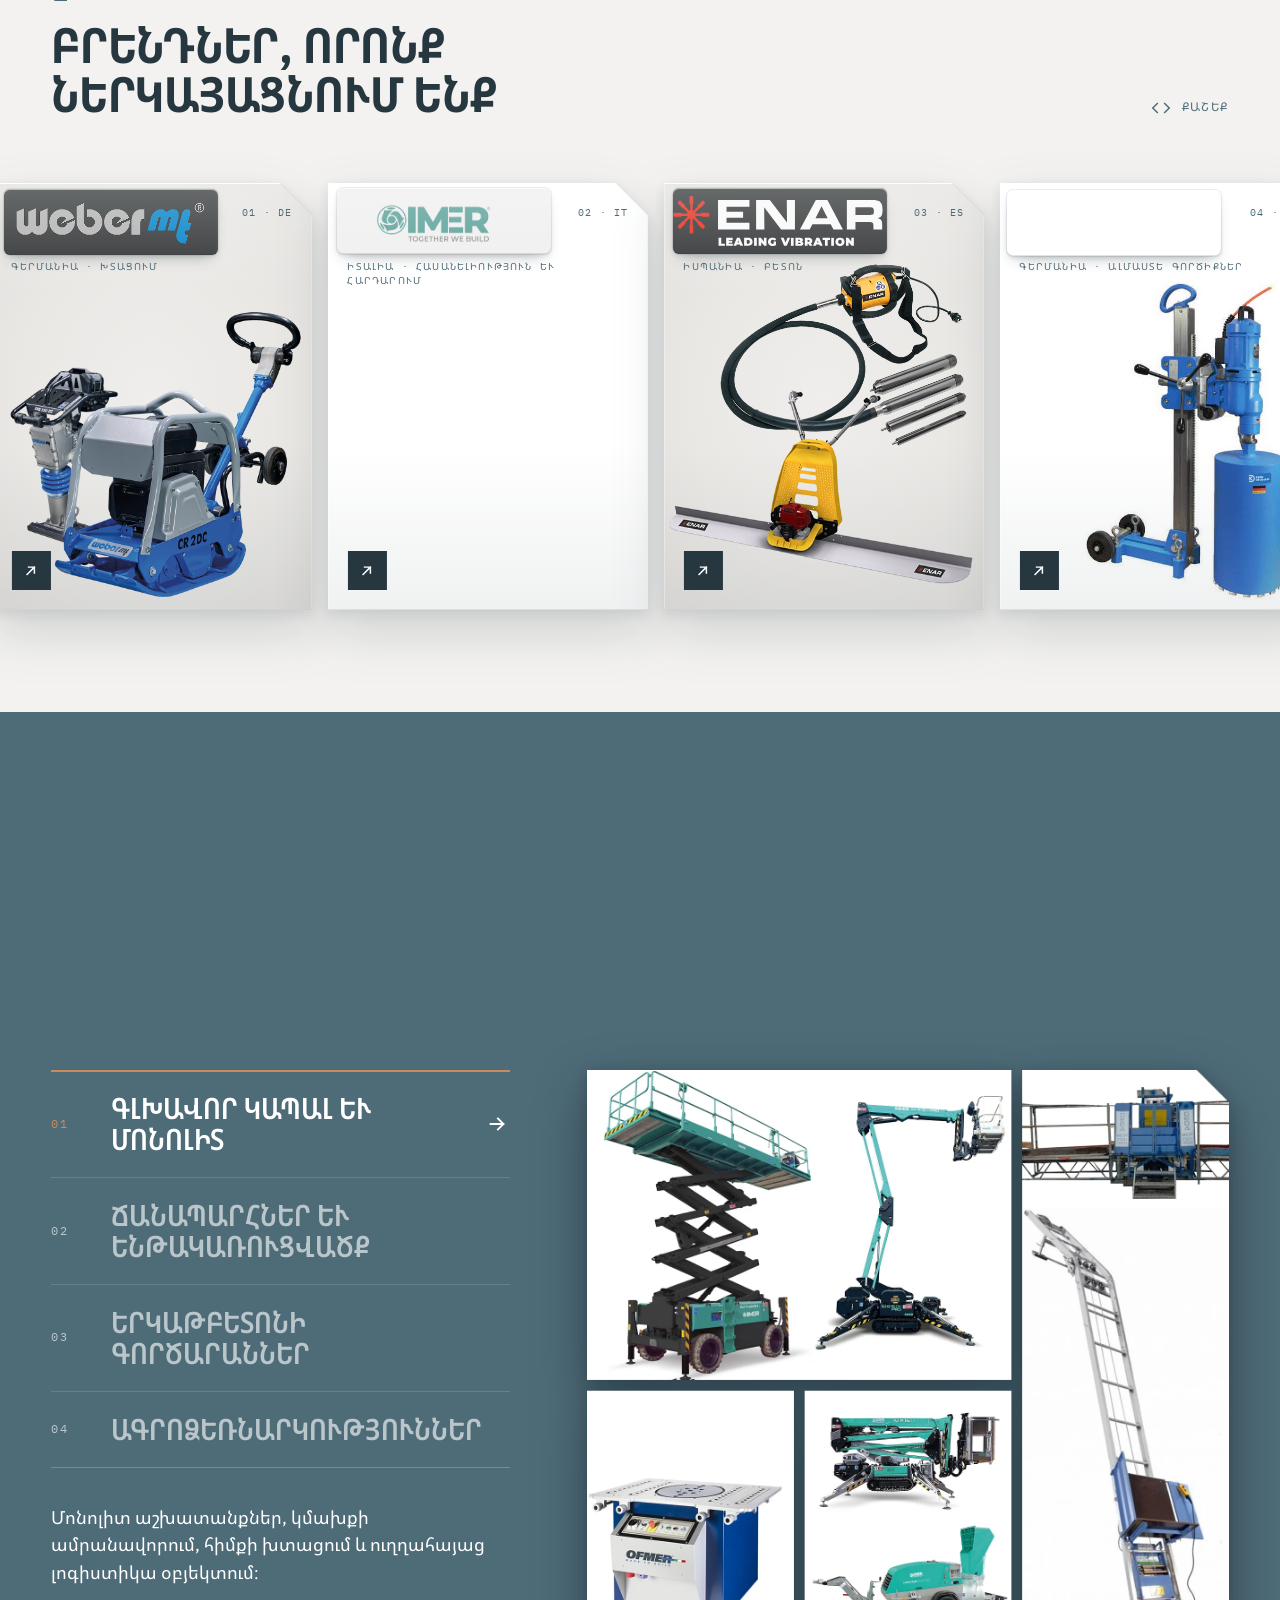
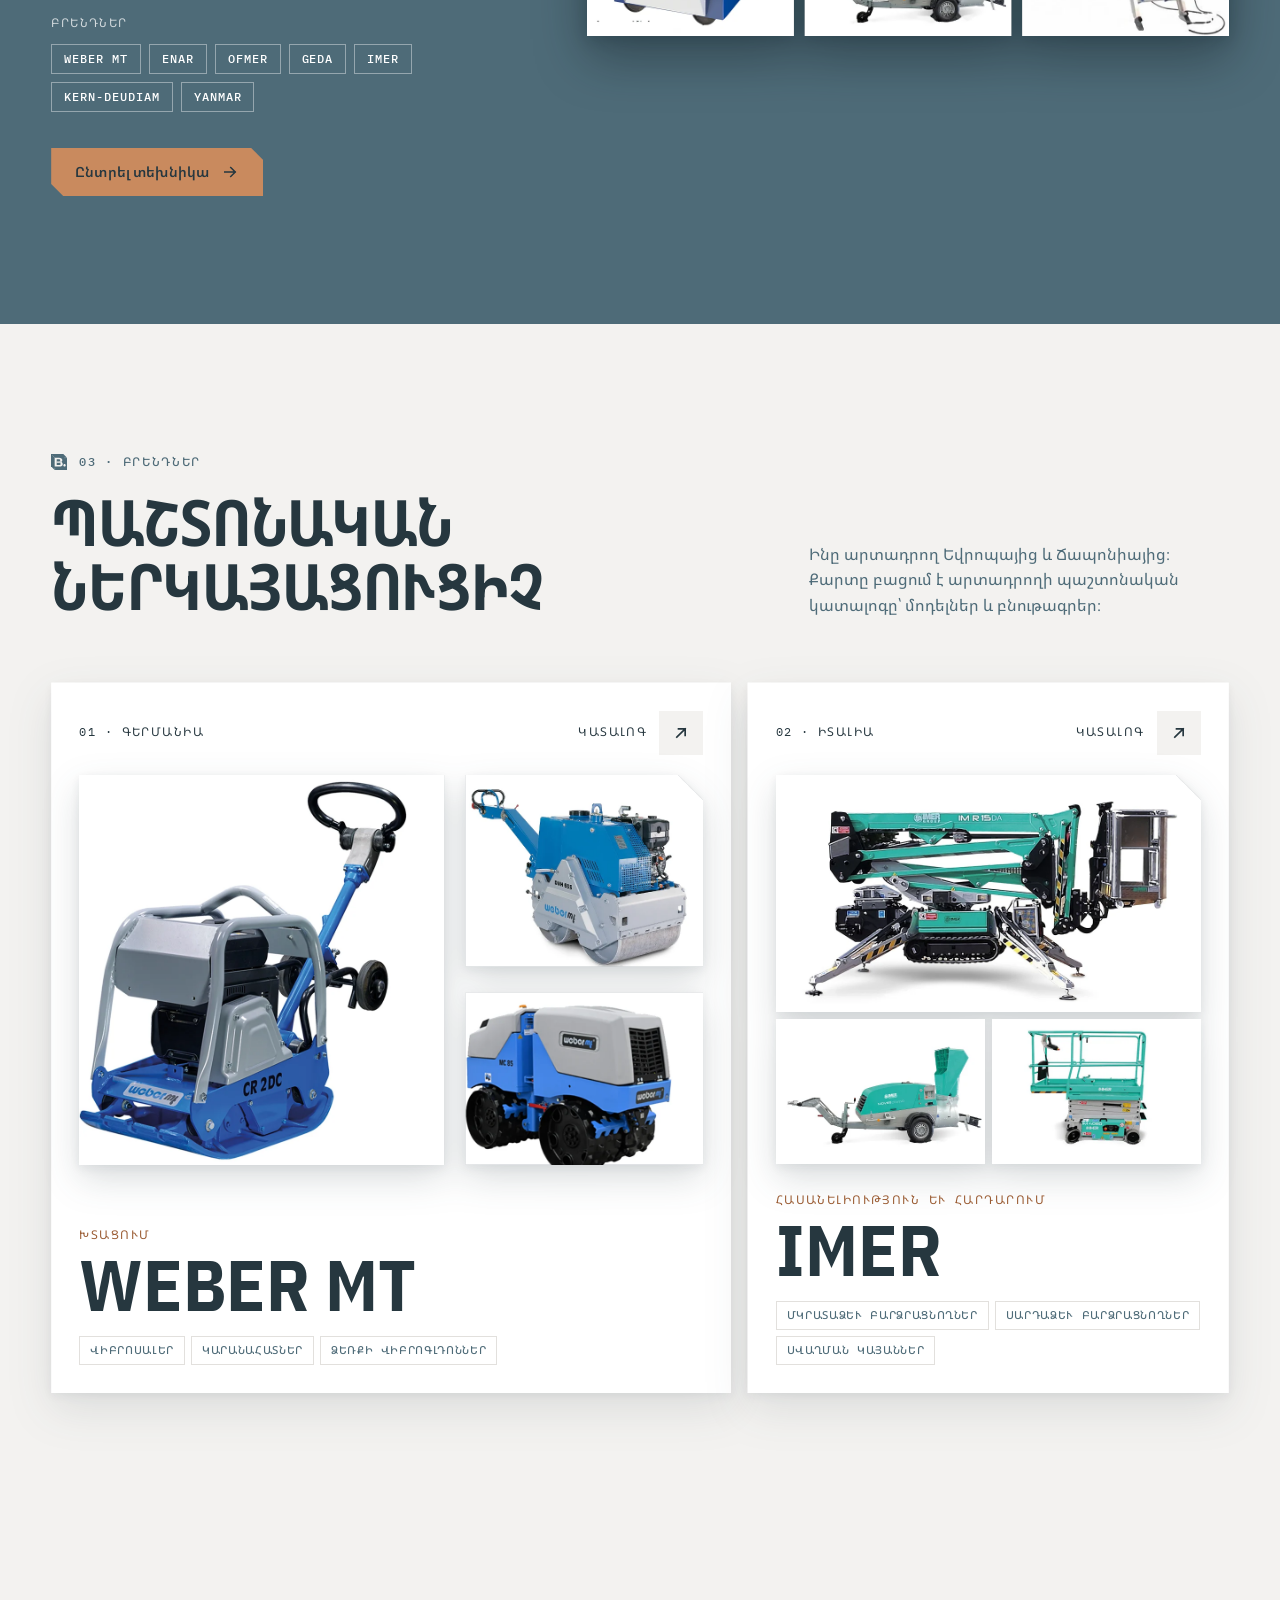
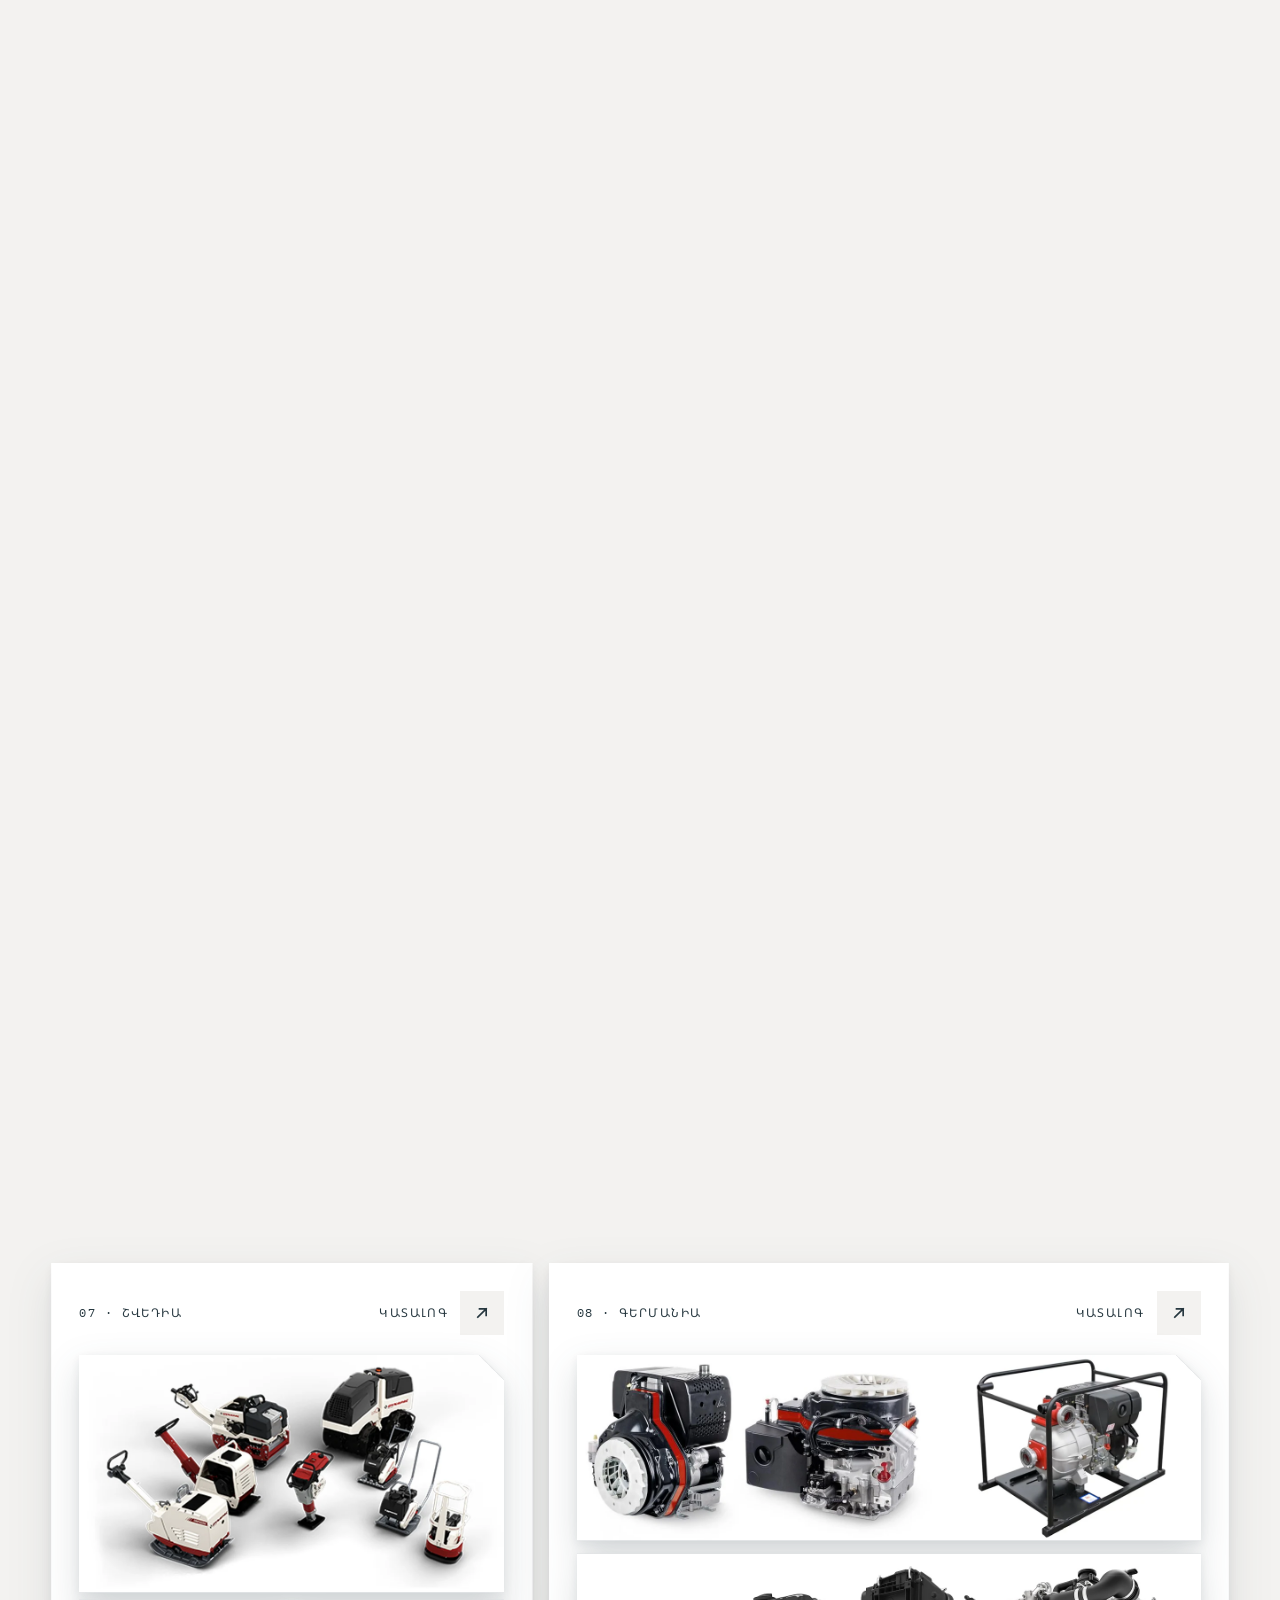
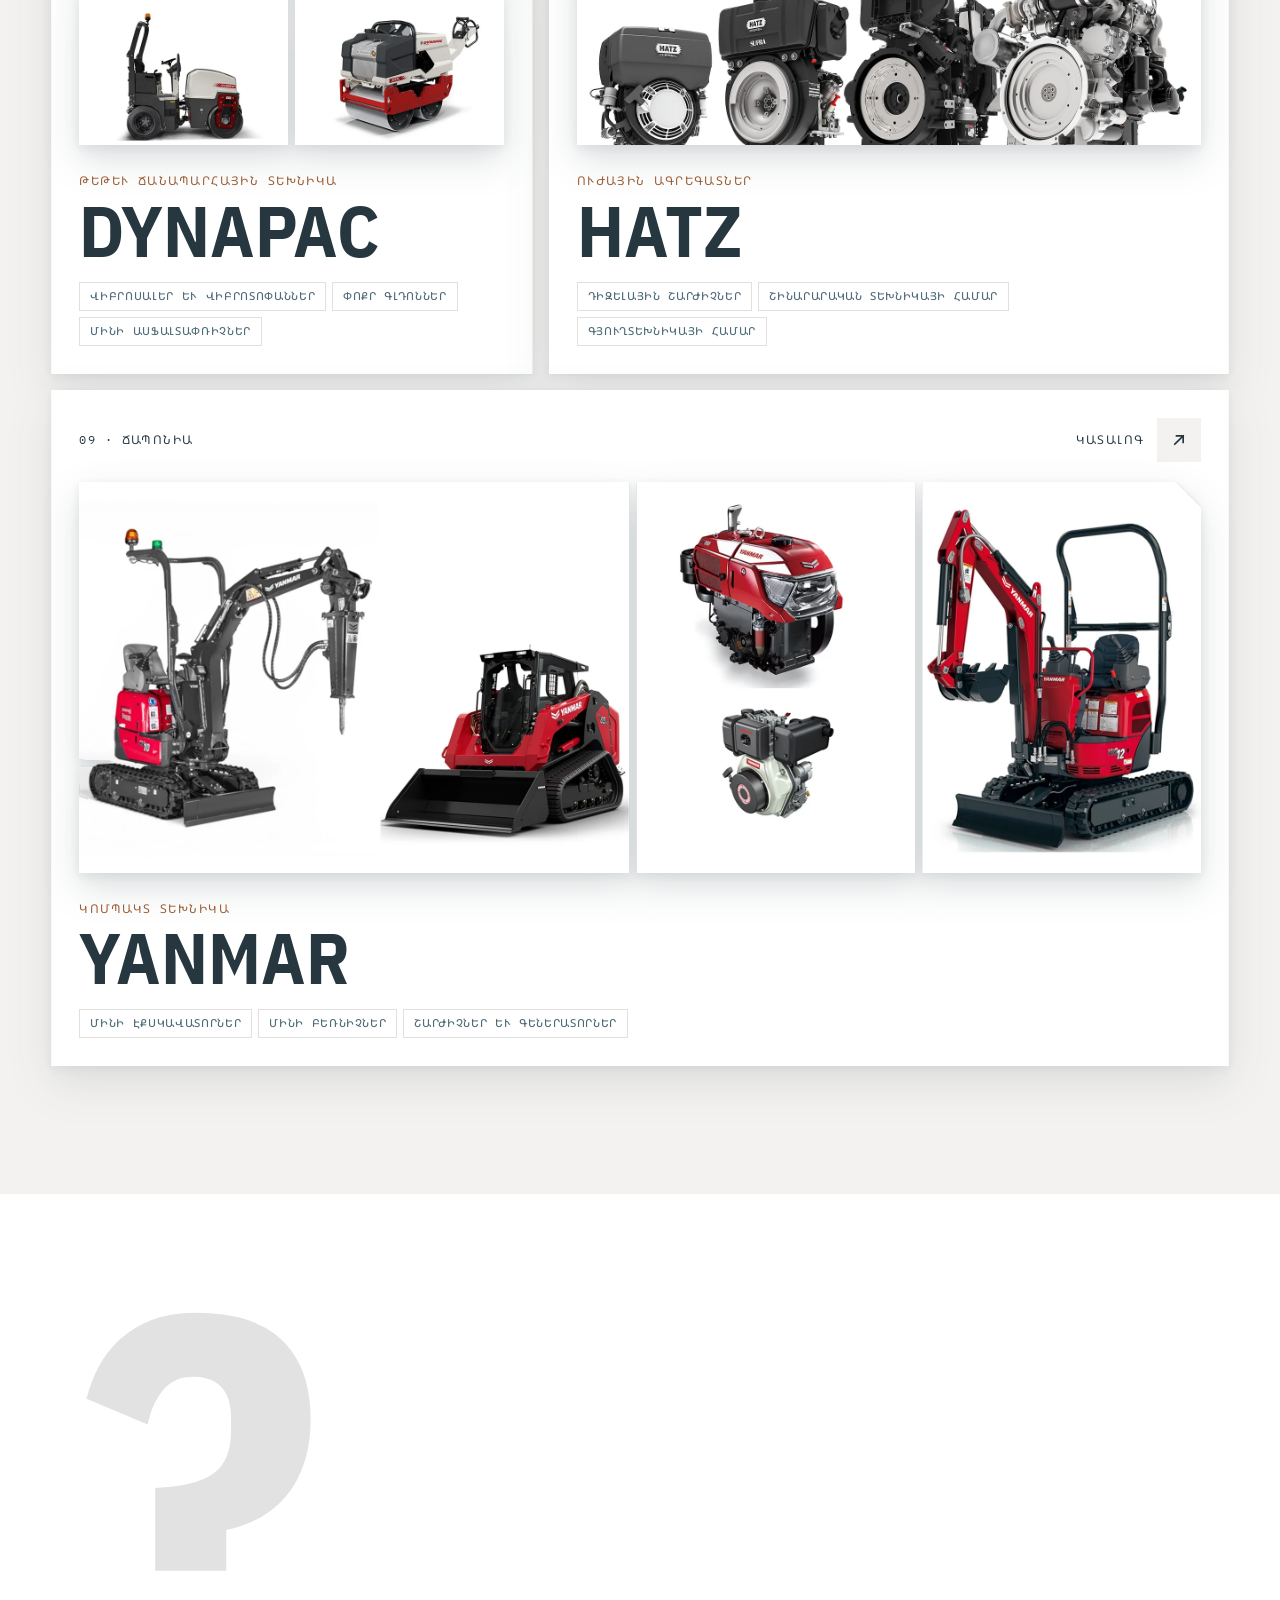
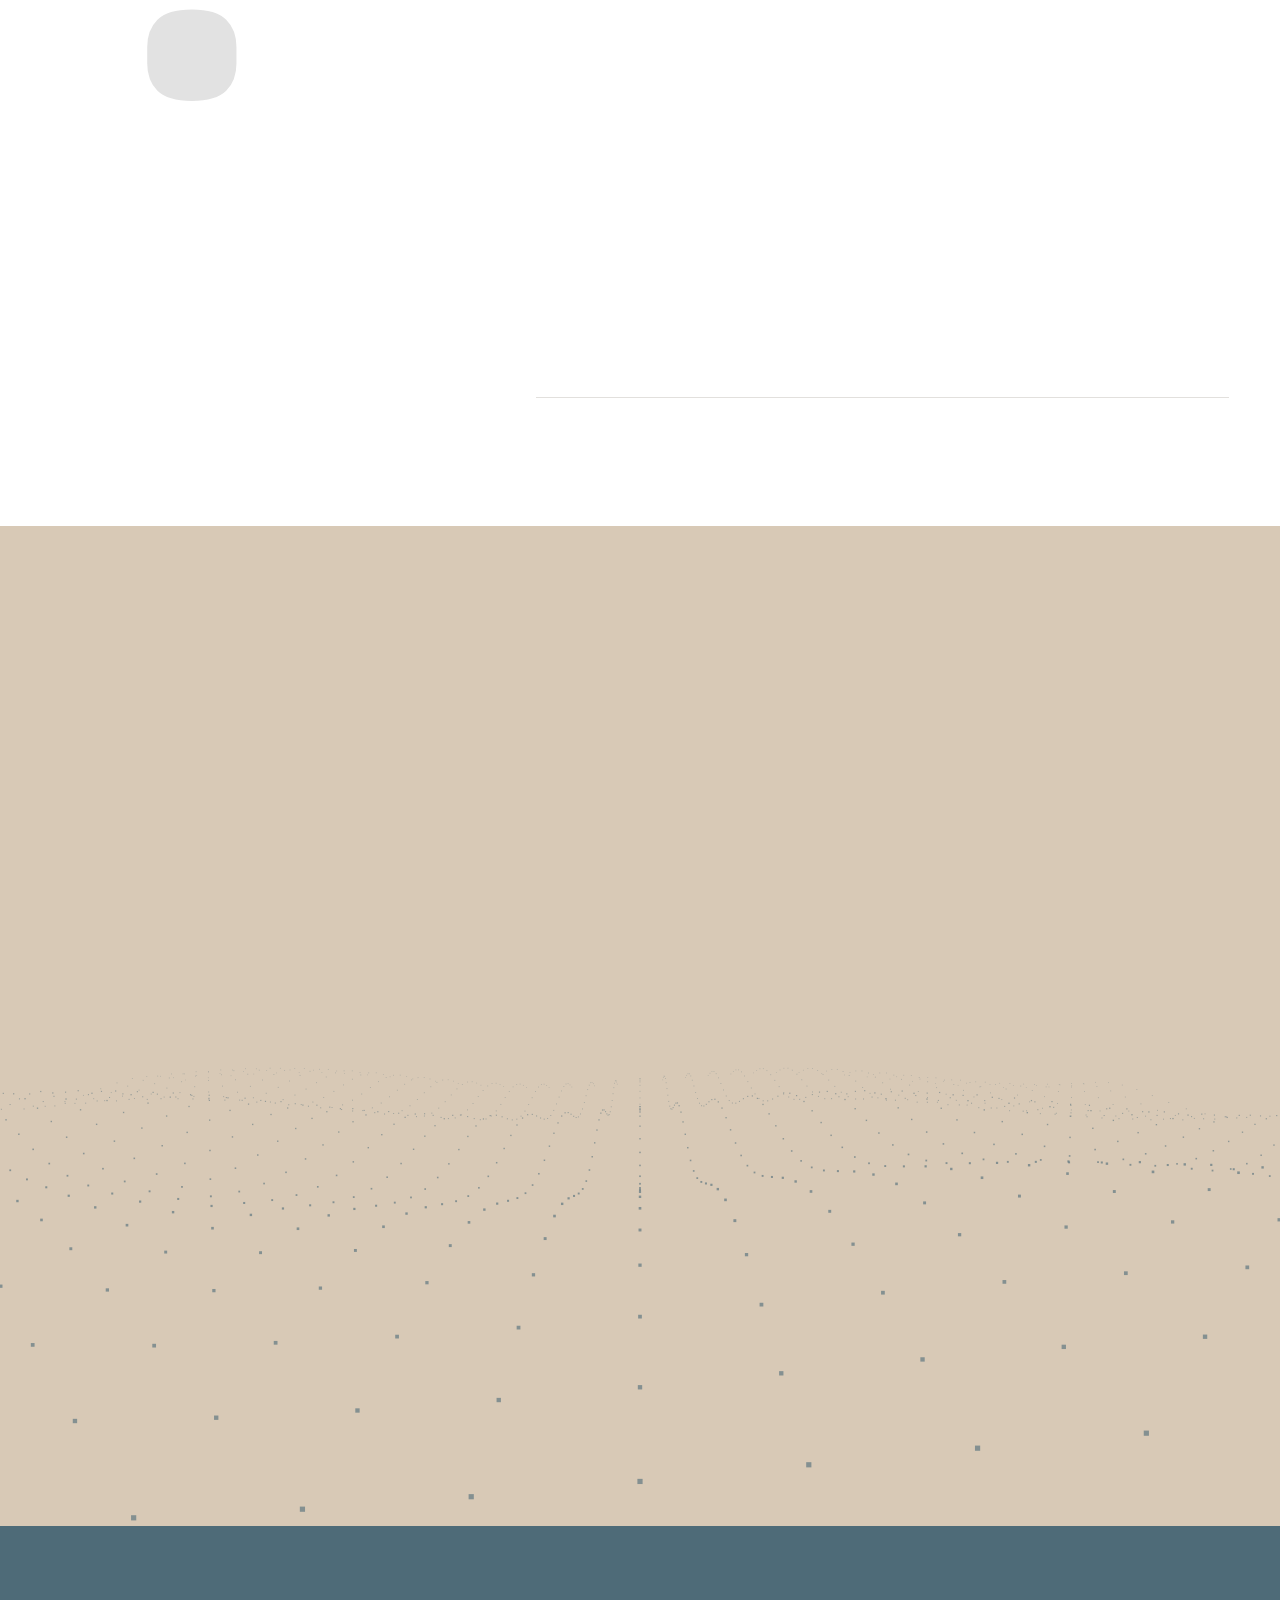
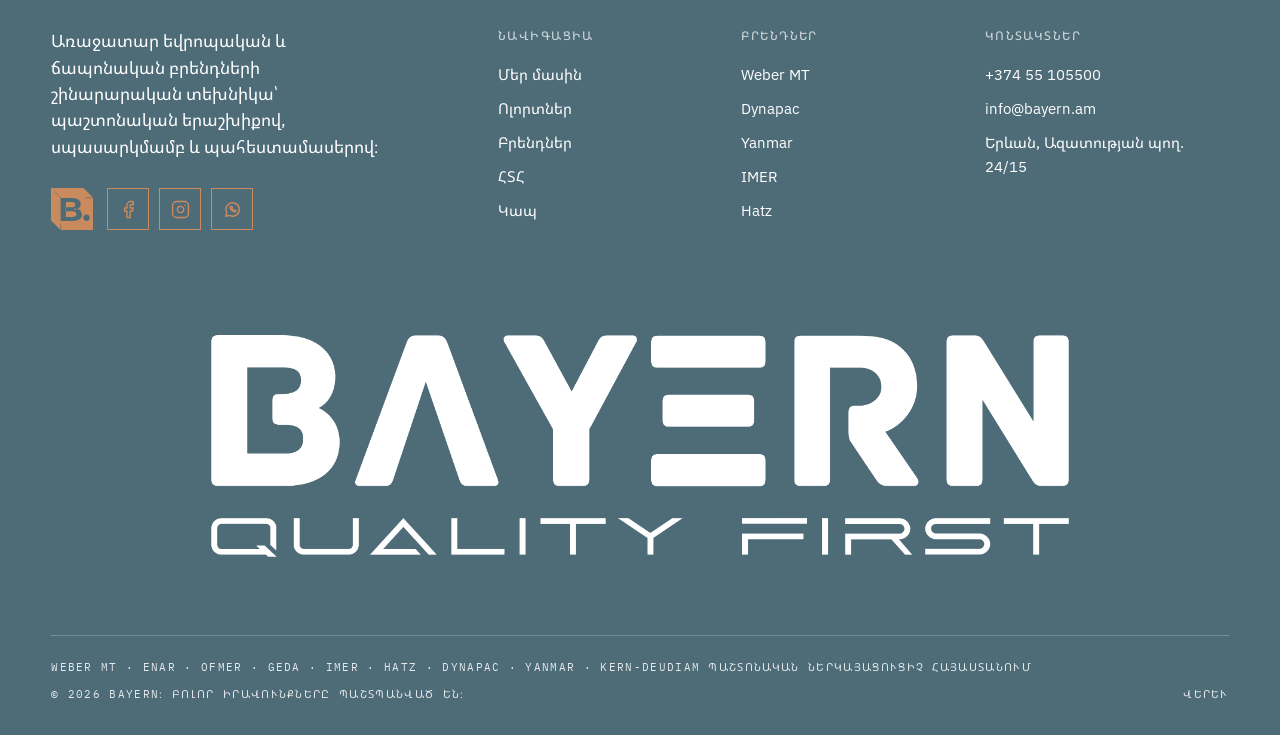
==== commit d5e56d19: "Real contacts, WhatsApp link, hero and about photos - Contacts: +374 55 105500 (phone / WhatsApp), i" ====
--- a/index.html
+++ b/index.html
@@ -521,8 +521,8 @@
             <h2 class="h2 reveal" data-i18n="contact.title"></h2>
             <p class="lead reveal" data-i18n="contact.text"></p>
             <ul class="contact__list reveal">
-              <li><span class="mono" data-i18n="contact.phoneLabel"></span><a href="tel:+374">+374 (__) __-__-__</a></li>
-              <li><span class="mono" data-i18n="contact.emailLabel"></span><a href="mailto:marketing@bayern.am">marketing@bayern.am</a></li>
+              <li><span class="mono"><span data-i18n="contact.phoneLabel"></span> / WhatsApp</span><a href="tel:+37455105500">+374 55 105500</a></li>
+              <li><span class="mono" data-i18n="contact.emailLabel"></span><a href="mailto:info@bayern.am">info@bayern.am</a></li>
               <li><span class="mono" data-i18n="contact.addrLabel"></span><span data-i18n="contact.addr"></span></li>
             </ul>
           </div>
@@ -615,12 +615,14 @@
               <div class="footer__brandline">
                 <span class="mark" aria-hidden="true"></span>
                 <div class="socials">
-                  <!-- TODO: вставить реальные ссылки на страницы BAYERN -->
-                  <a class="social" href="https://www.facebook.com/" target="_blank" rel="noopener" aria-label="Facebook">
+                  <a class="social" href="https://www.facebook.com/profile.php?id=61562184064613" target="_blank" rel="noopener" aria-label="Facebook">
                     <svg viewBox="0 0 24 24" aria-hidden="true"><path d="M18 2h-3a5 5 0 0 0-5 5v3H7v4h3v8h4v-8h3l1-4h-4V7a1 1 0 0 1 1-1h3z"/></svg>
                   </a>
-                  <a class="social" href="https://www.instagram.com/" target="_blank" rel="noopener" aria-label="Instagram">
+                  <a class="social" href="https://www.instagram.com/bayernarmenia/" target="_blank" rel="noopener" aria-label="Instagram">
                     <svg viewBox="0 0 24 24" aria-hidden="true"><rect width="20" height="20" x="2" y="2" rx="5" ry="5"/><path d="M16 11.37A4 4 0 1 1 12.63 8 4 4 0 0 1 16 11.37z"/><path d="M17.5 6.5h.01"/></svg>
+                  </a>
+                  <a class="social" href="https://wa.me/37455105500" target="_blank" rel="noopener" aria-label="WhatsApp">
+                    <svg viewBox="0 0 24 24" aria-hidden="true"><path d="M3.5 20.5l1.3-4.2A8.5 8.5 0 1 1 8 19.4z"/><path d="M9 8.6c0 3.3 3 6.4 6.4 6.4l1.1-1.4-2-1-.9.8a4.6 4.6 0 0 1-2.4-2.4l.8-.9-1-2z"/></svg>
                   </a>
                 </div>
               </div>
@@ -643,8 +645,8 @@
             </div>
             <div class="footer__col footer__col--contacts">
               <h4 class="mono" data-i18n="footer.contacts"></h4>
-              <a href="tel:+374">+374 (__) __-__-__</a>
-              <a href="mailto:marketing@bayern.am">marketing@bayern.am</a>
+              <a href="tel:+37455105500">+374 55 105500</a>
+              <a href="mailto:info@bayern.am">info@bayern.am</a>
               <span data-i18n="contact.addr"></span>
             </div>
             <img class="footer__logo" src="assets/img/logo-white.png" width="2877" height="749" alt="BAYERN — Quality First" loading="lazy">
--- a/assets/css/style.css
+++ b/assets/css/style.css
@@ -675,6 +675,9 @@
   filter: var(--shadow-light);
 }
 .about__p1 { grid-row: 1 / 3; }
+/* объём: тень у каждого фото (drop-shadow на контейнере — учитывает срезанный угол) и светлая кромка */
+.about__collage { filter: drop-shadow(0 0 .6px rgba(38,55,63,.3)) drop-shadow(0 20px 26px rgba(38,55,63,.2)) drop-shadow(0 4px 8px rgba(38,55,63,.1)); }
+.about__collage .ph::after { content: ""; position: absolute; inset: 0; pointer-events: none; box-shadow: inset 0 1px 0 rgba(255,255,255,.35), inset 0 0 0 1px rgba(255,255,255,.12); }
 .about__p1 .ph__label { top: 16px; bottom: auto; }
 .about .h2 { font-size: clamp(40px, 4.8vw, 80px); }
 .about.section { padding-bottom: clamp(40px, 5vw, 72px); }
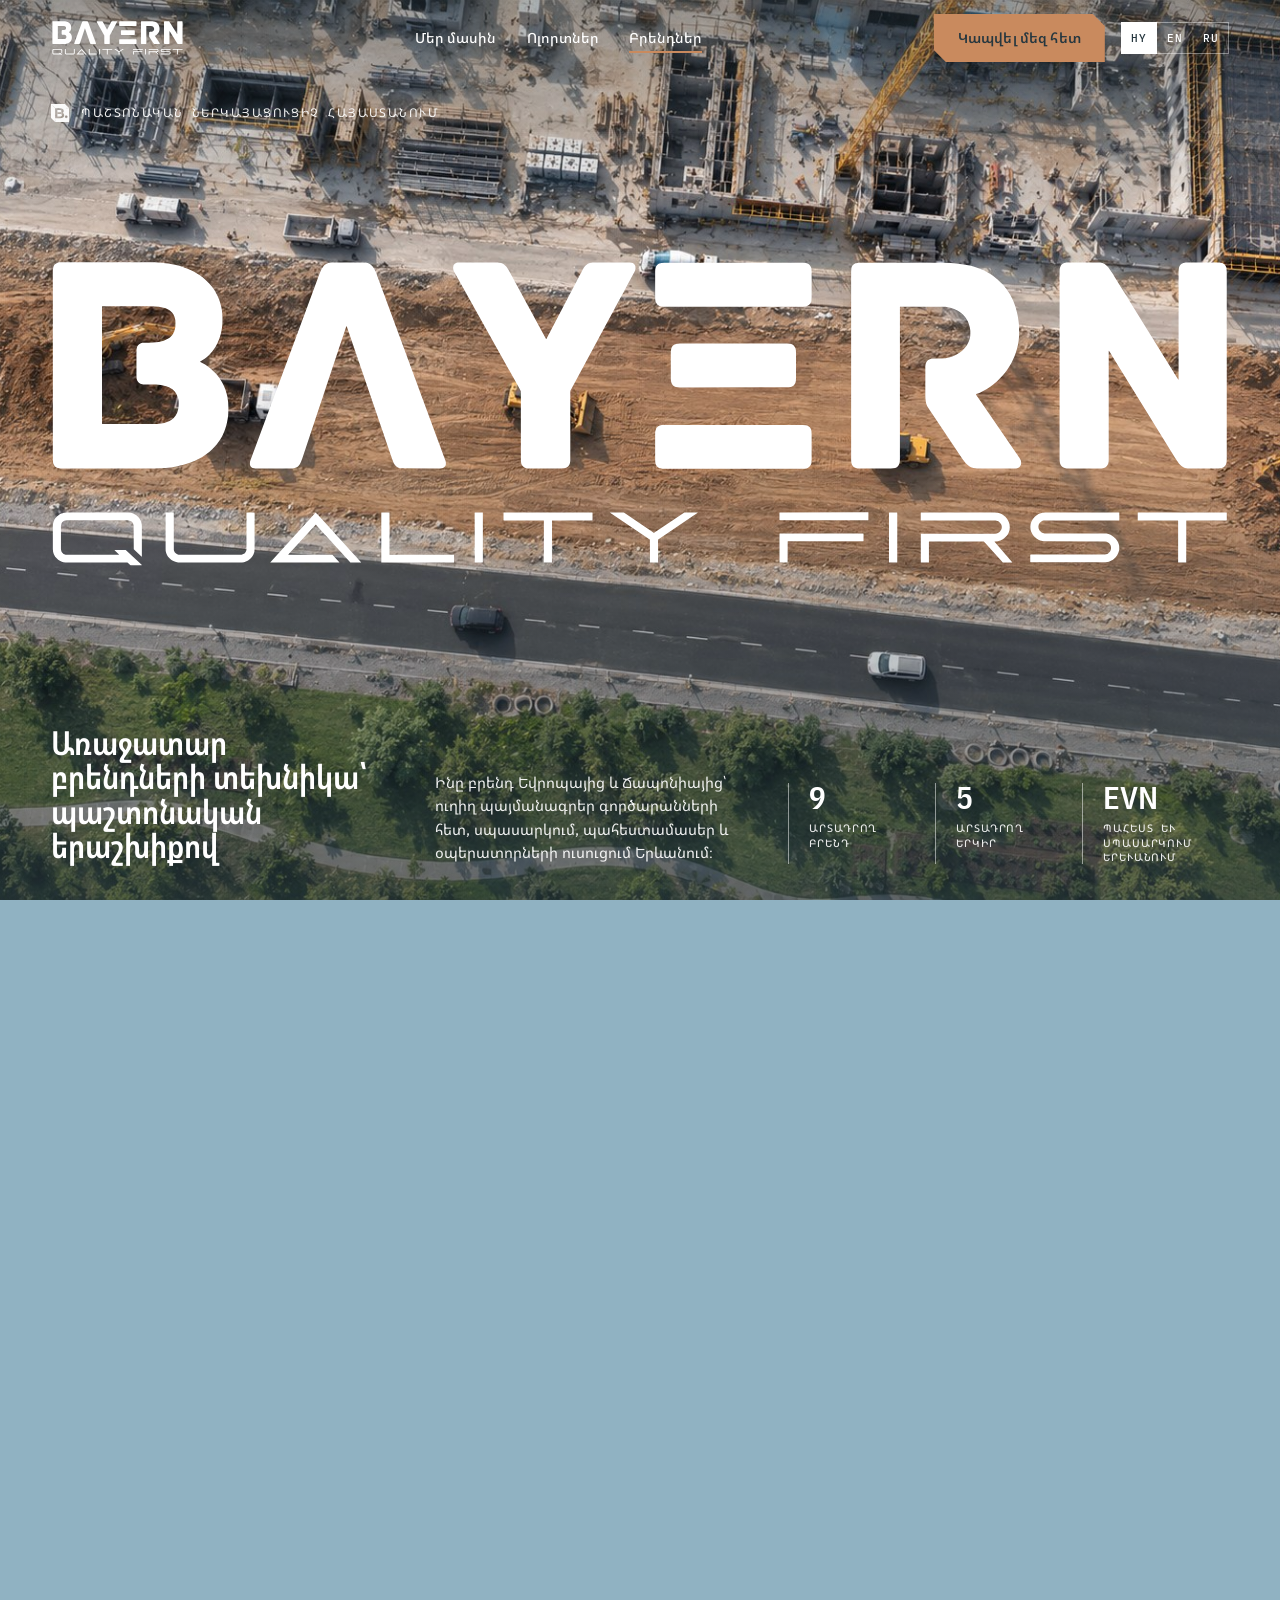
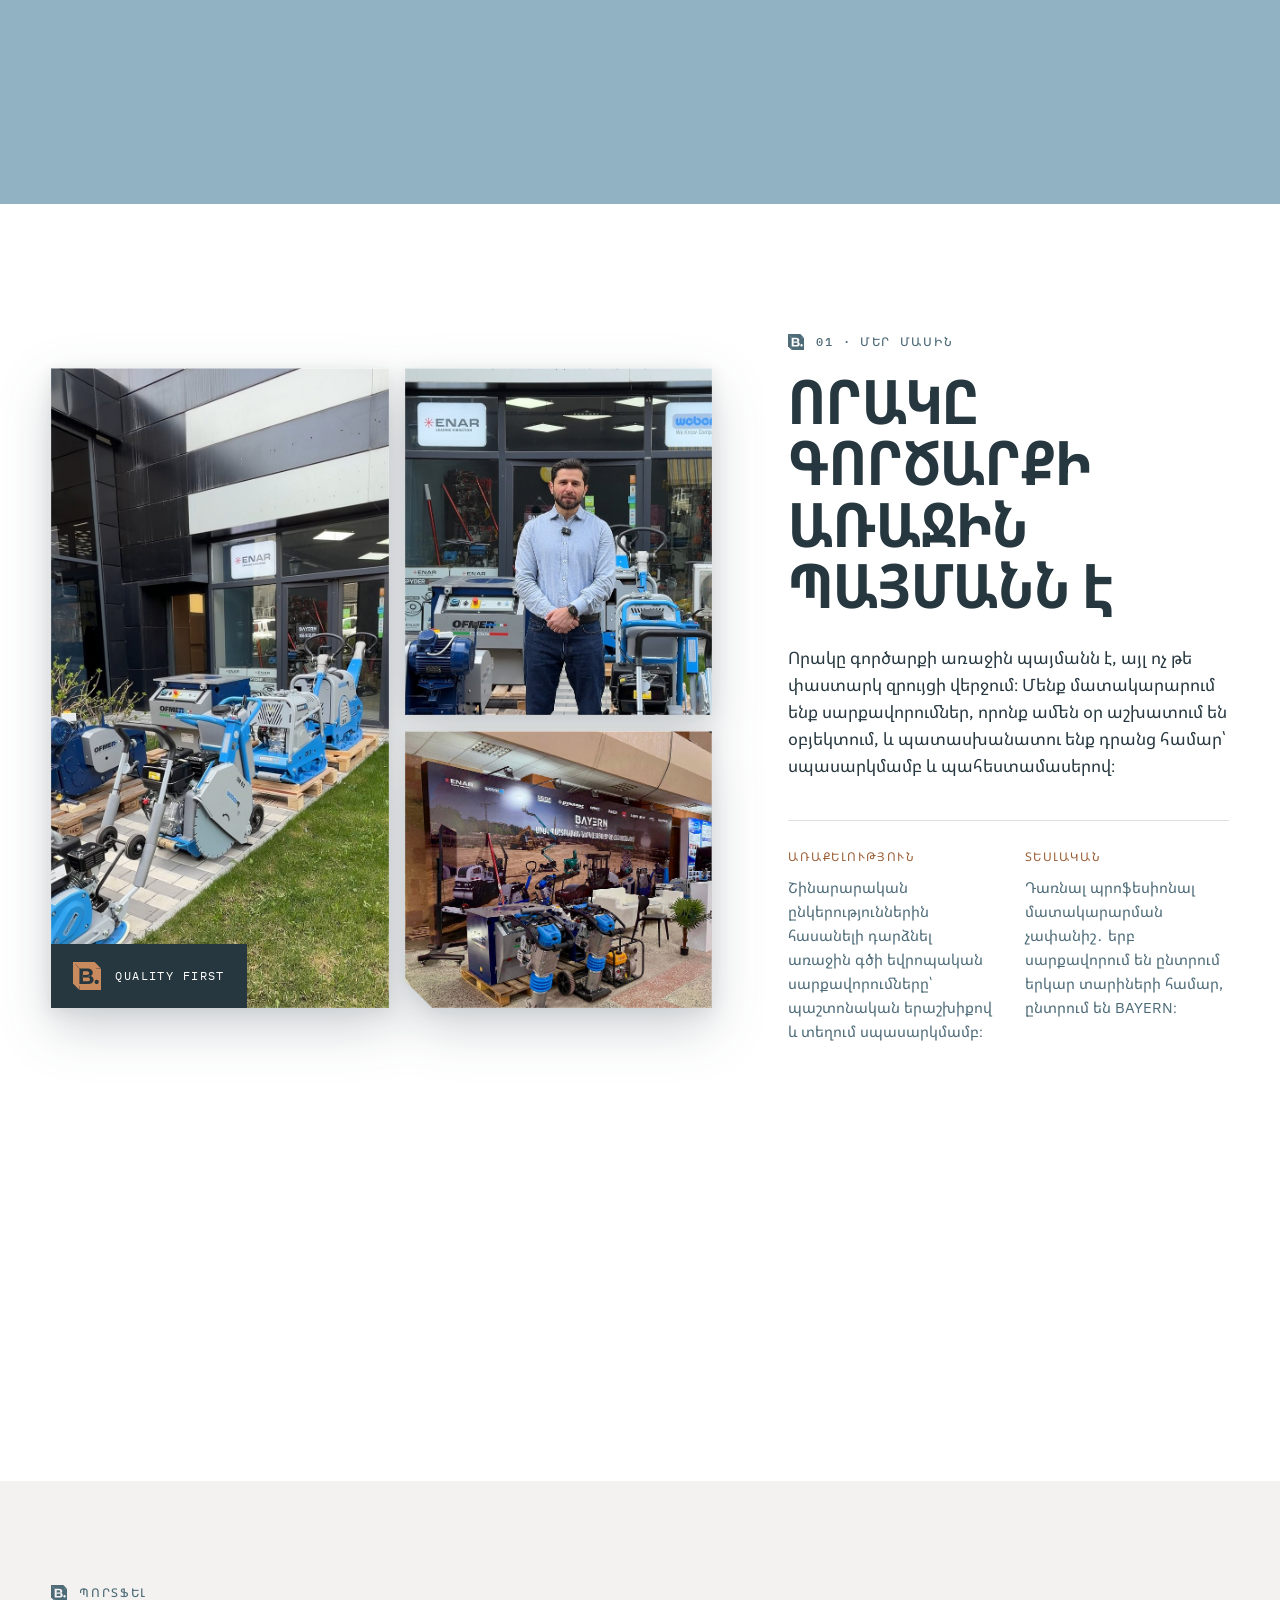
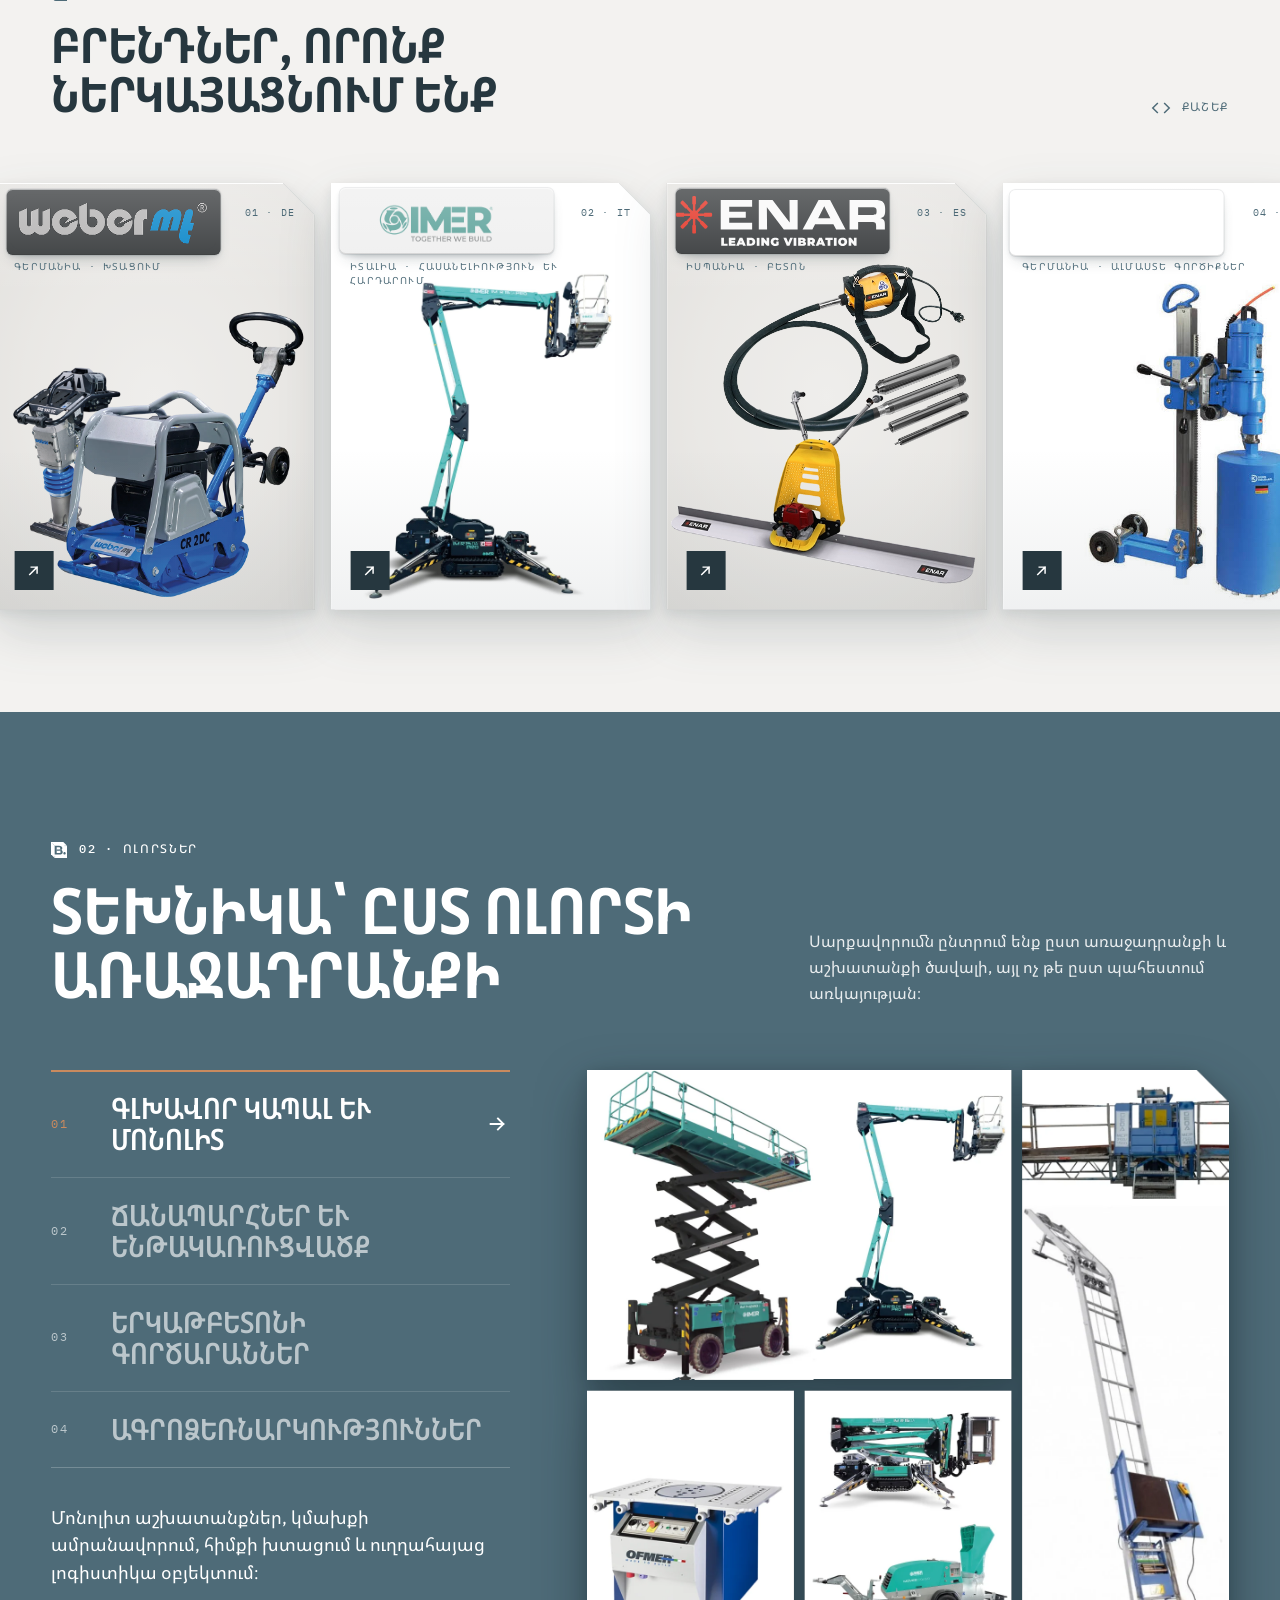
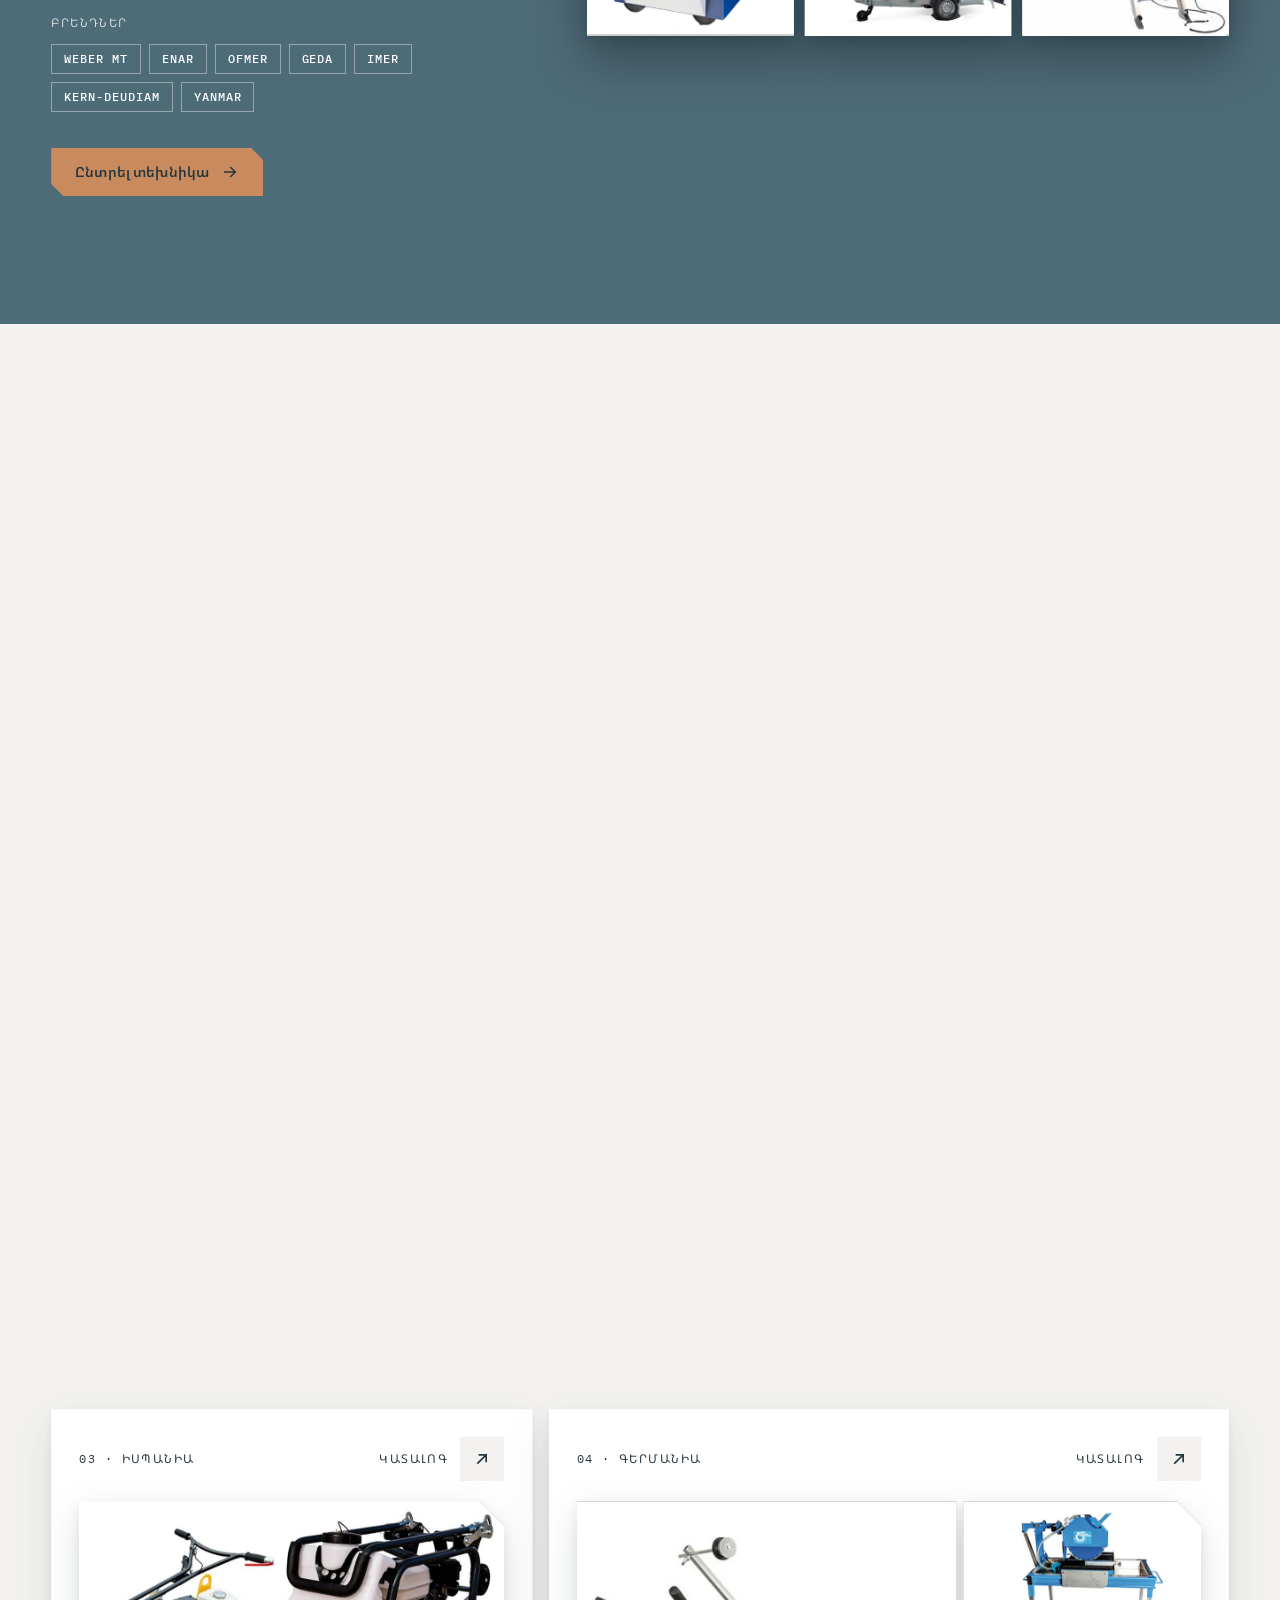
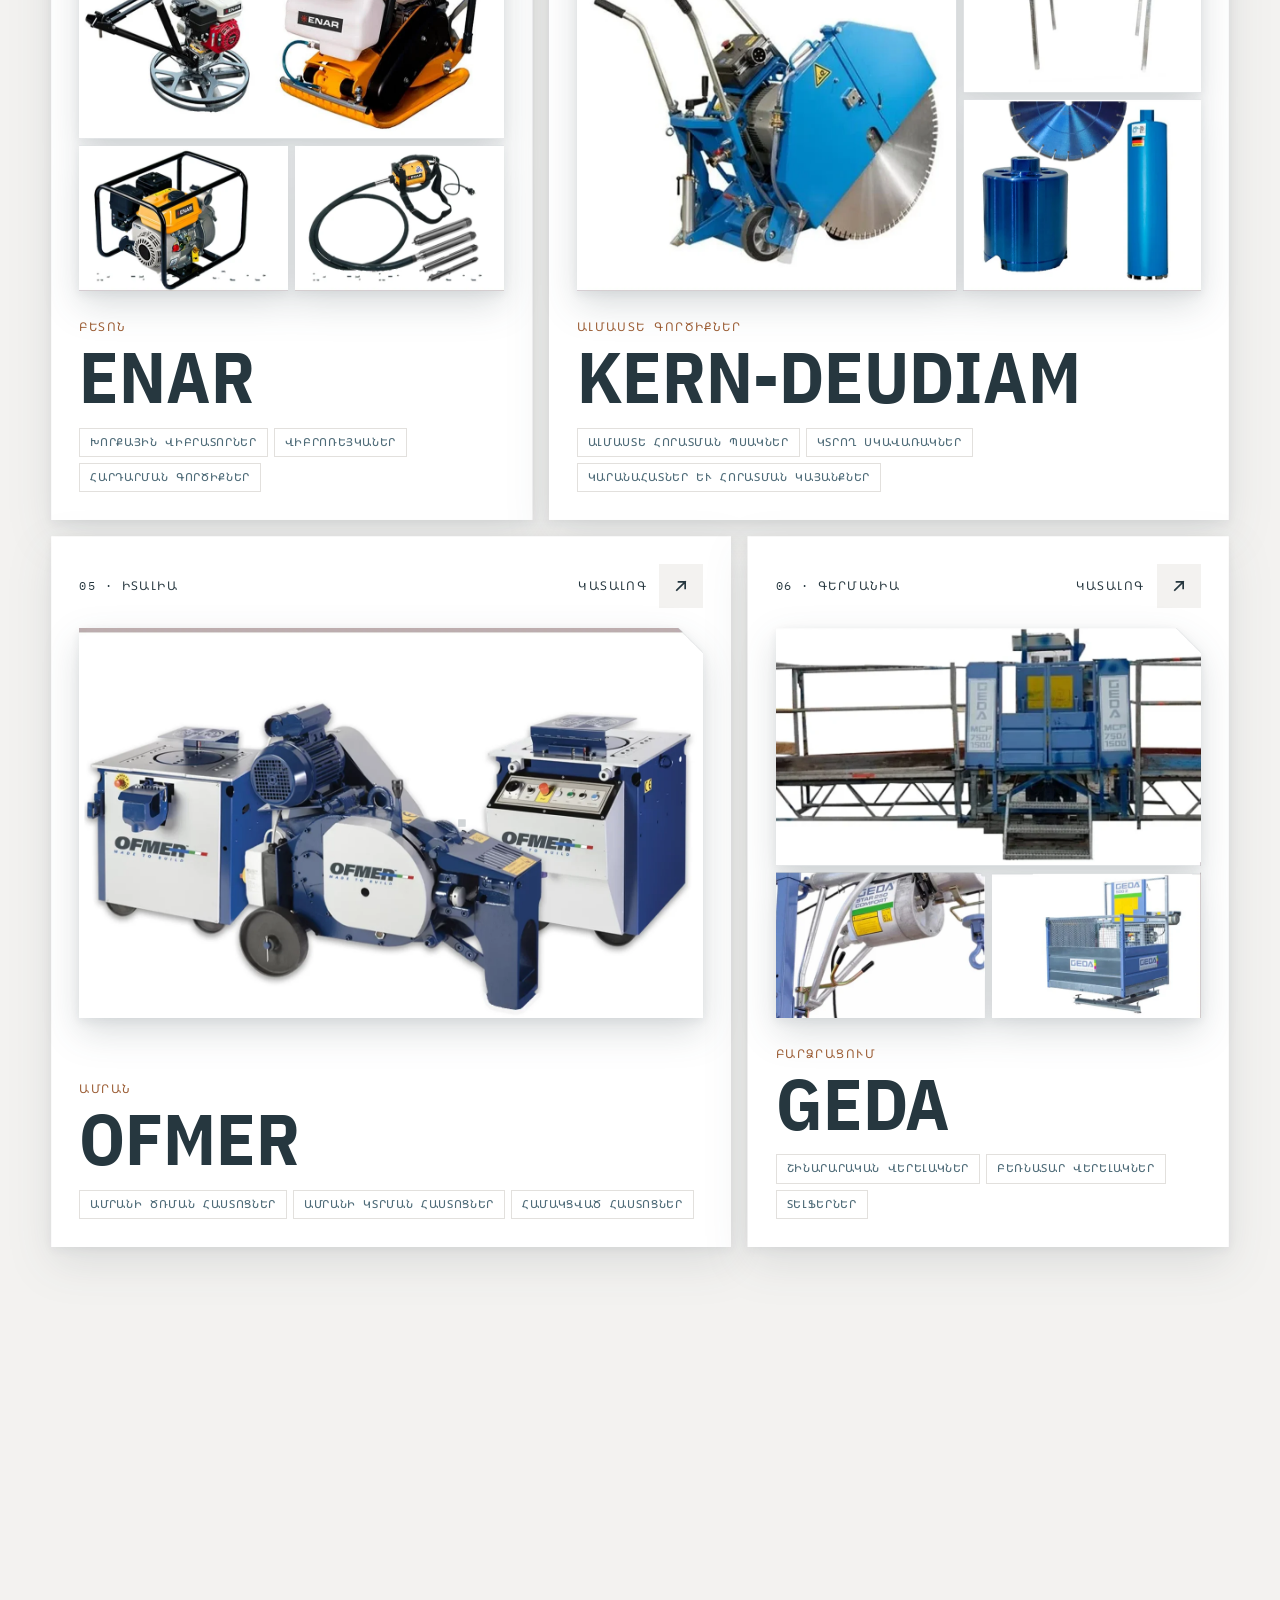
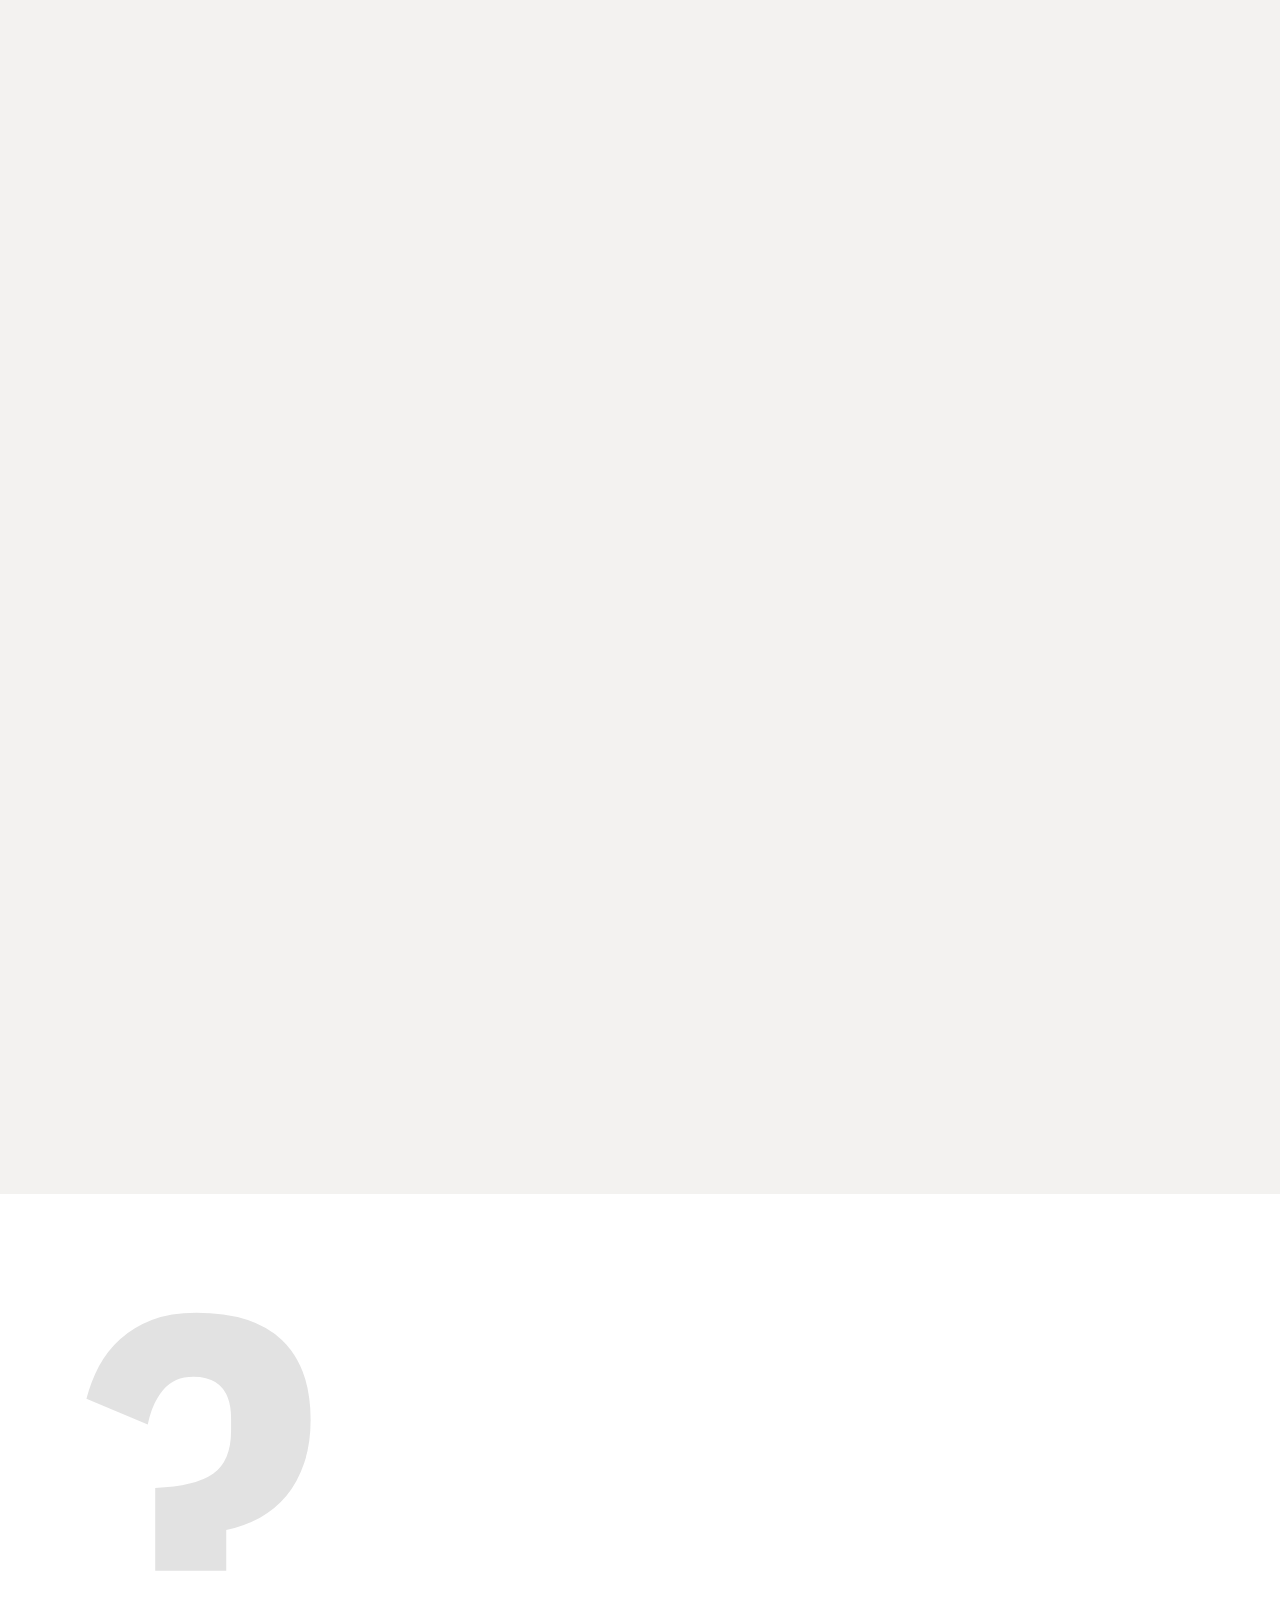
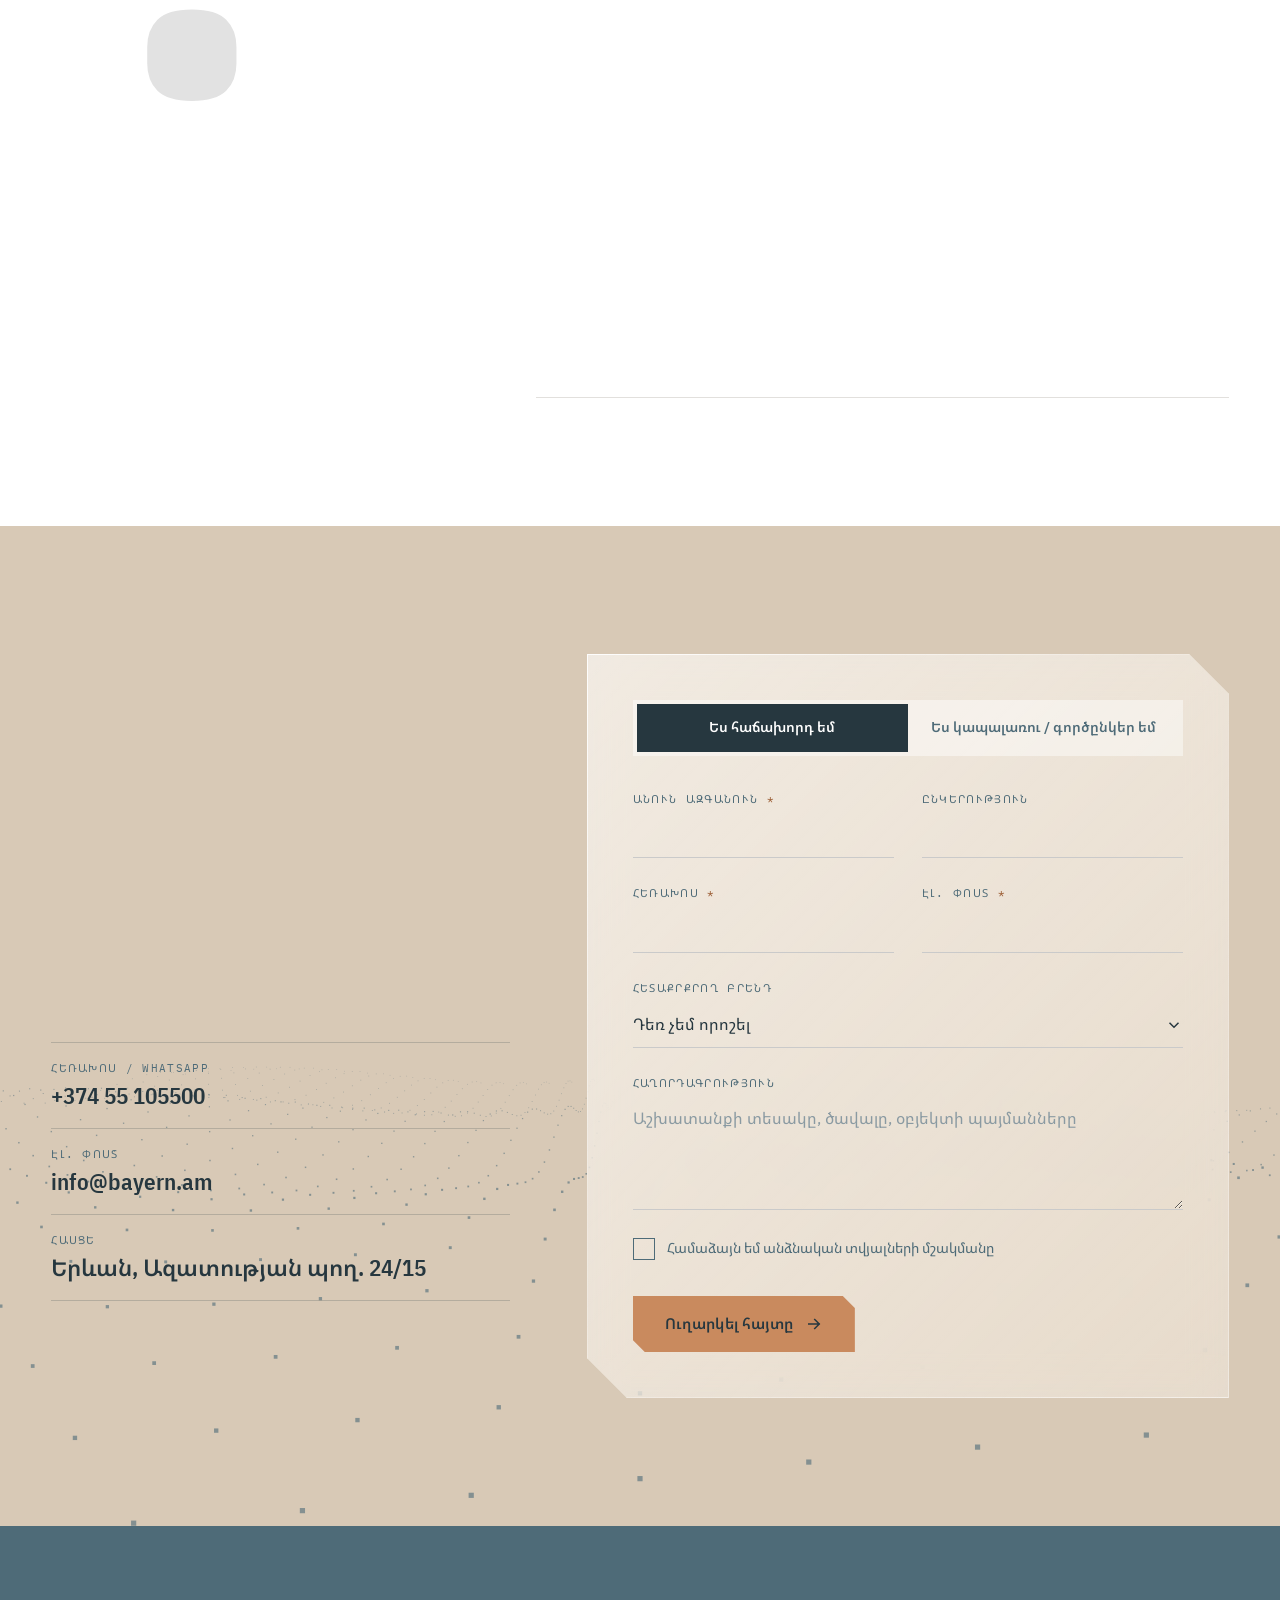
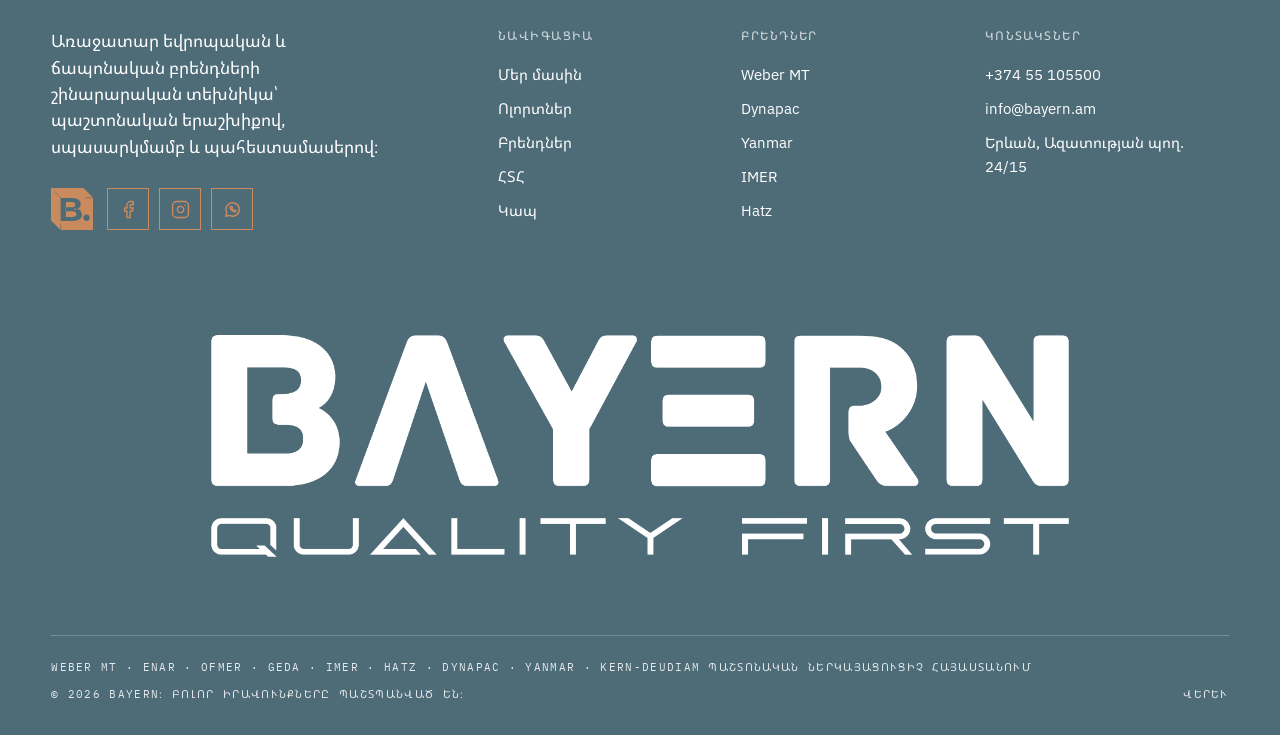
==== commit a58724a2: "Working contact form, updated collages and Dynapac/Yanmar cards - Form sends requests to a Google Ap" ====
--- a/index.html
+++ b/index.html
@@ -272,7 +272,7 @@
               <div class="bcard__art" aria-hidden="true">
                 <span class="bcard__plate" style="left:2.222%;top:1.667%;width:66.944%;height:15.417%;--plate:#9A2A20"></span>
                 <img class="bcard__layer bcard__layer--logo" src="assets/img/portfolio/dynapac/dynapac-logo.png" style="left:2.778%;top:3.125%;width:66.111%;height:12.5%" alt="" draggable="false" loading="lazy" decoding="async">
-                <img class="bcard__layer bcard__layer--photo" src="assets/img/portfolio/dynapac/dynapac4.webp" style="left:0%;top:25.625%;width:105.833%;height:59.792%" alt="" draggable="false" loading="lazy" decoding="async">
+                <img class="bcard__layer bcard__layer--photo" src="assets/img/portfolio/dynapac/dynapac6.jpg" style="left:-18.333%;top:29.792%;width:131.667%;height:65.417%" alt="" draggable="false" loading="lazy" decoding="async">
               </div>
               <h3 class="sr-only">Dynapac</h3>
               <span class="bcard__num mono">07 · SE</span>
@@ -292,7 +292,7 @@
             </a>
             <a class="bcard" href="#brand-yanmar" style="--card-bg:#FFFFFF" draggable="false">
               <div class="bcard__art" aria-hidden="true">
-                <img class="bcard__layer bcard__layer--photo" src="assets/img/portfolio/yanmar/yanmar3.jpg" style="left:10.556%;top:17.708%;width:97.222%;height:81.042%" alt="" draggable="false" loading="lazy" decoding="async">
+                <img class="bcard__layer bcard__layer--photo" src="assets/img/portfolio/yanmar/yanmar8.webp" style="left:-6.944%;top:5%;width:108.611%;height:101.875%" alt="" draggable="false" loading="lazy" decoding="async">
                 <span class="bcard__plate" style="left:2.222%;top:1.667%;width:66.944%;height:15.417%;--plate:#FFFFFF"></span>
                 <span class="bcard__layer bcard__layer--logo bcard__crop" style="left:2.778%;top:3.75%;width:63.889%;height:11.667%"><img src="assets/img/portfolio/yanmar/yanmar-logo.png" style="width:110.217%;height:100%;left:-3.043%;top:0%" alt="" draggable="false" loading="lazy" decoding="async"></span>
               </div>
@@ -586,6 +586,11 @@
                   <textarea name="message" rows="4" data-i18n-ph="contact.msgClient"></textarea>
                 </label>
 
+                <label class="field field--hp" aria-hidden="true">
+                  <span>Не заполняйте это поле</span>
+                  <input type="text" name="website" tabindex="-1" autocomplete="off">
+                </label>
+
                 <label class="check field field--full">
                   <input type="checkbox" name="consent" required>
                   <span data-i18n="contact.consent"></span>
@@ -594,6 +599,7 @@
               </div>
 
               <button class="btn btn--copper btn--lg" type="submit"><span data-i18n="contact.submit"></span><svg viewBox="0 0 24 24"><path d="M5 12h14M13 6l6 6-6 6"/></svg></button>
+              <p class="form__note mono" role="alert" hidden></p>
             </form>
 
             <div class="form__success" hidden>
--- a/assets/css/style.css
+++ b/assets/css/style.css
@@ -1019,6 +1019,12 @@
 .contact__list a, .contact__list li > span:last-child { font: 600 clamp(20px, 1.8vw, 26px)/1.2 var(--f-display); color: var(--ink); }
 .contact__list a:hover { color: var(--deep); }
 
+/* ловушка для спам-ботов: поле не видно и недоступно людям */
+.field--hp { position: absolute; left: -9999px; width: 1px; height: 1px; overflow: hidden; }
+/* сообщение «не отправилось» под кнопкой */
+.form__note { margin-top: 16px; color: #A3372B; font-size: 12px; line-height: 1.5; }
+.btn.is-busy { opacity: .65; pointer-events: none; }
+
 .contact__card {
   --cut: 40px;
   --glass-clip: polygon(0 0, calc(100% - var(--cut)) 0, 100% var(--cut), 100% 100%, var(--cut) 100%, 0 calc(100% - var(--cut)));
